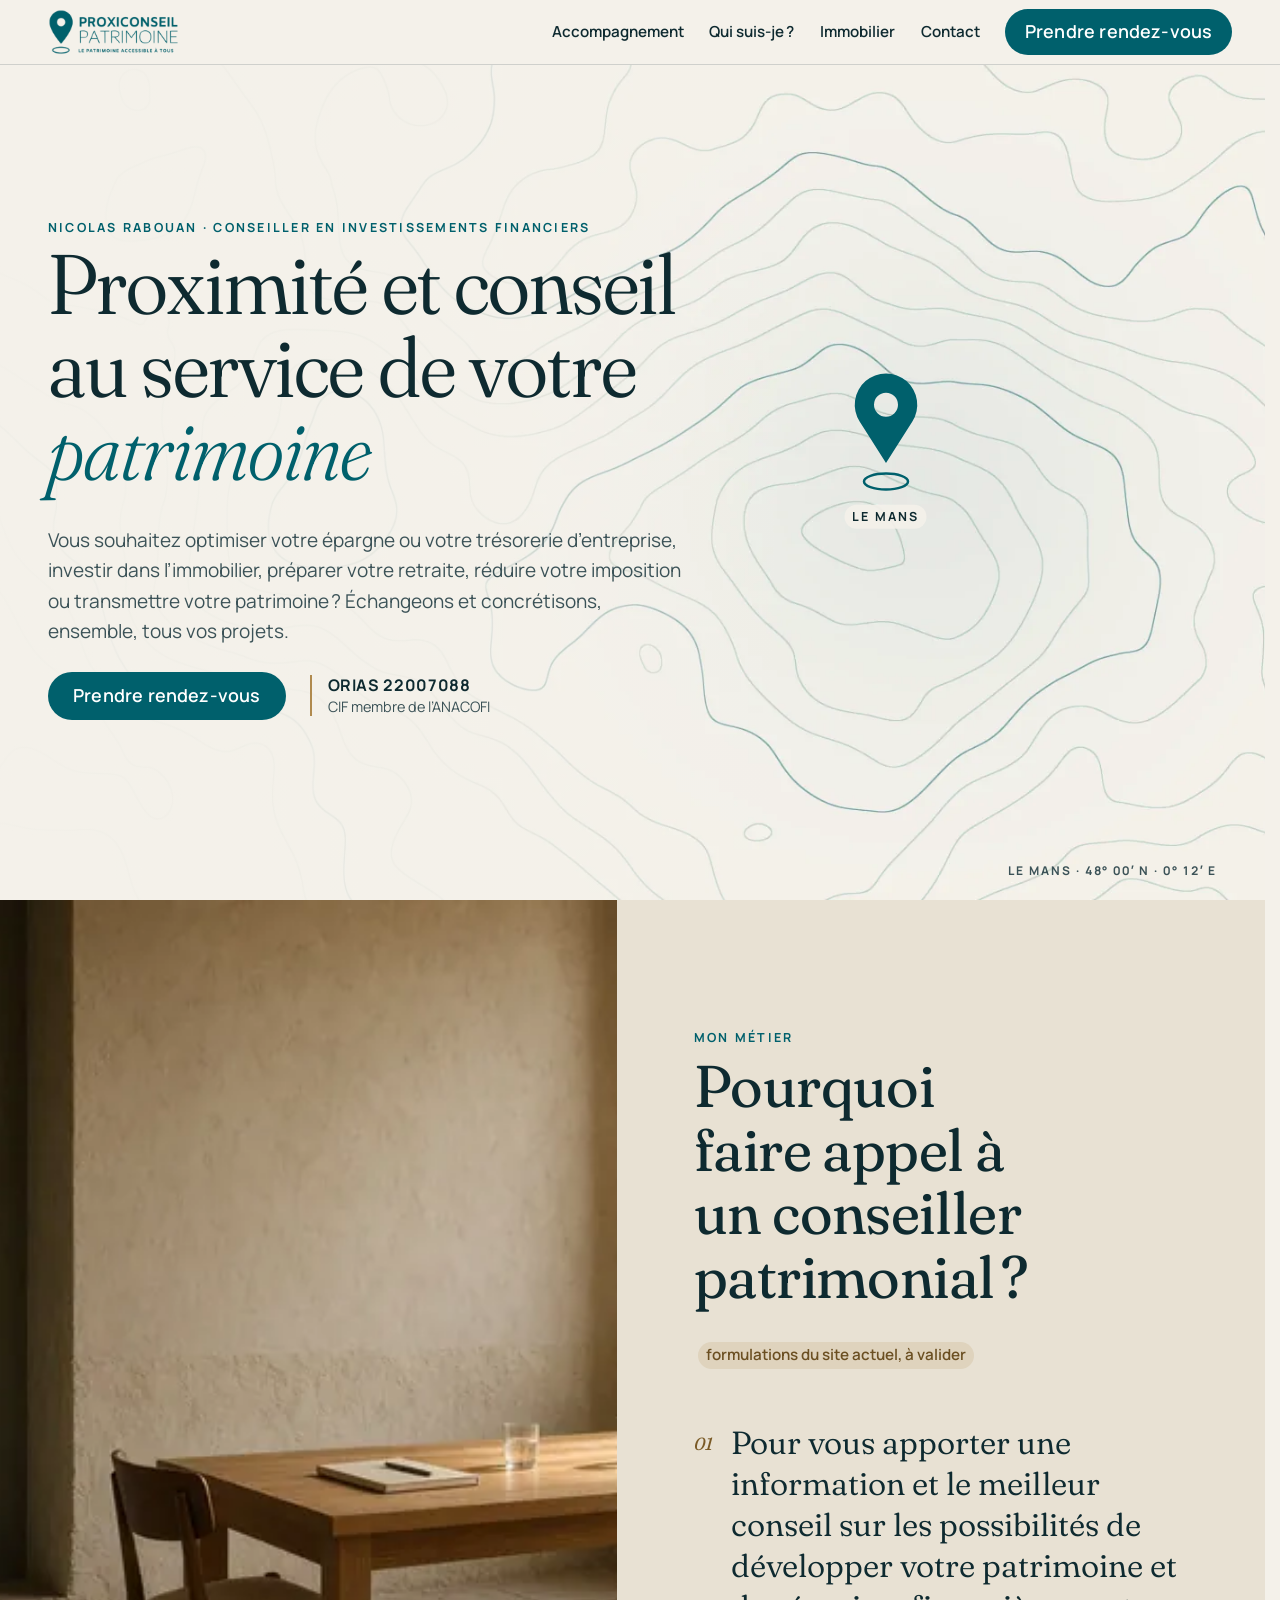
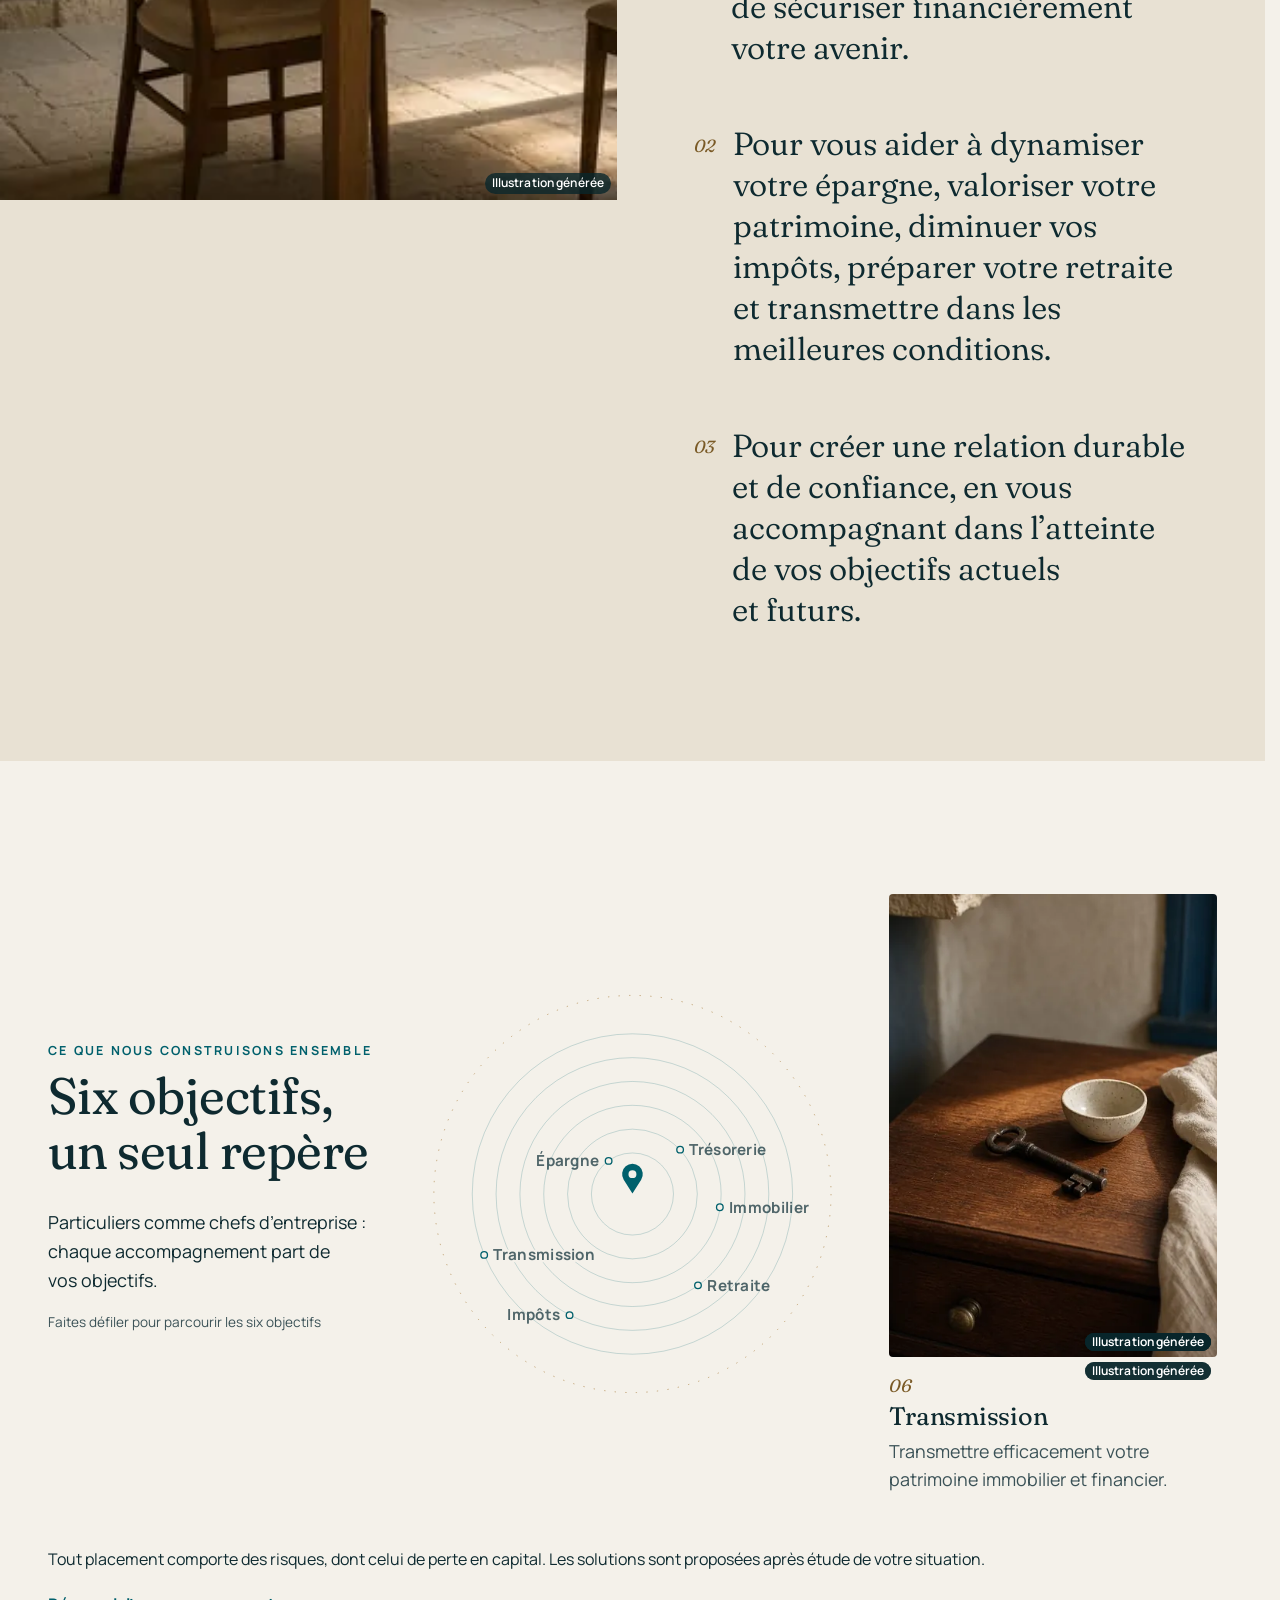
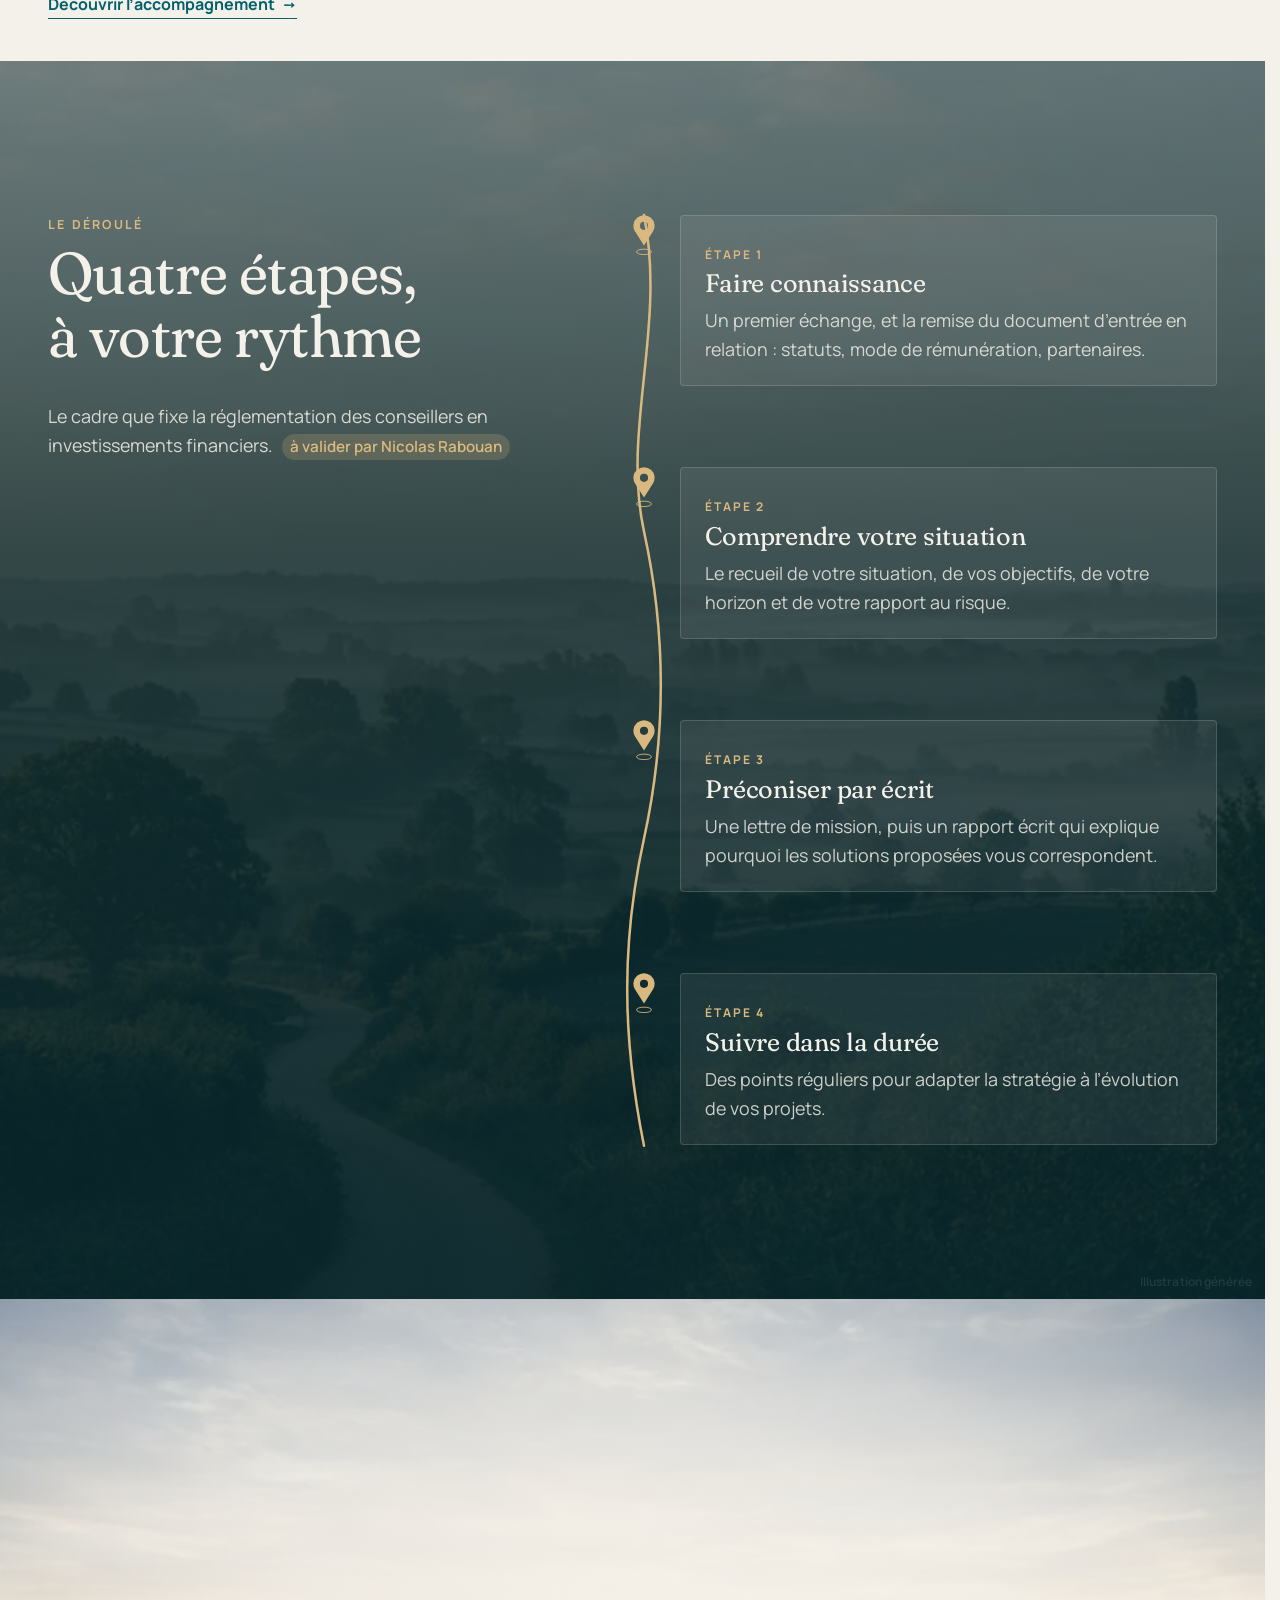
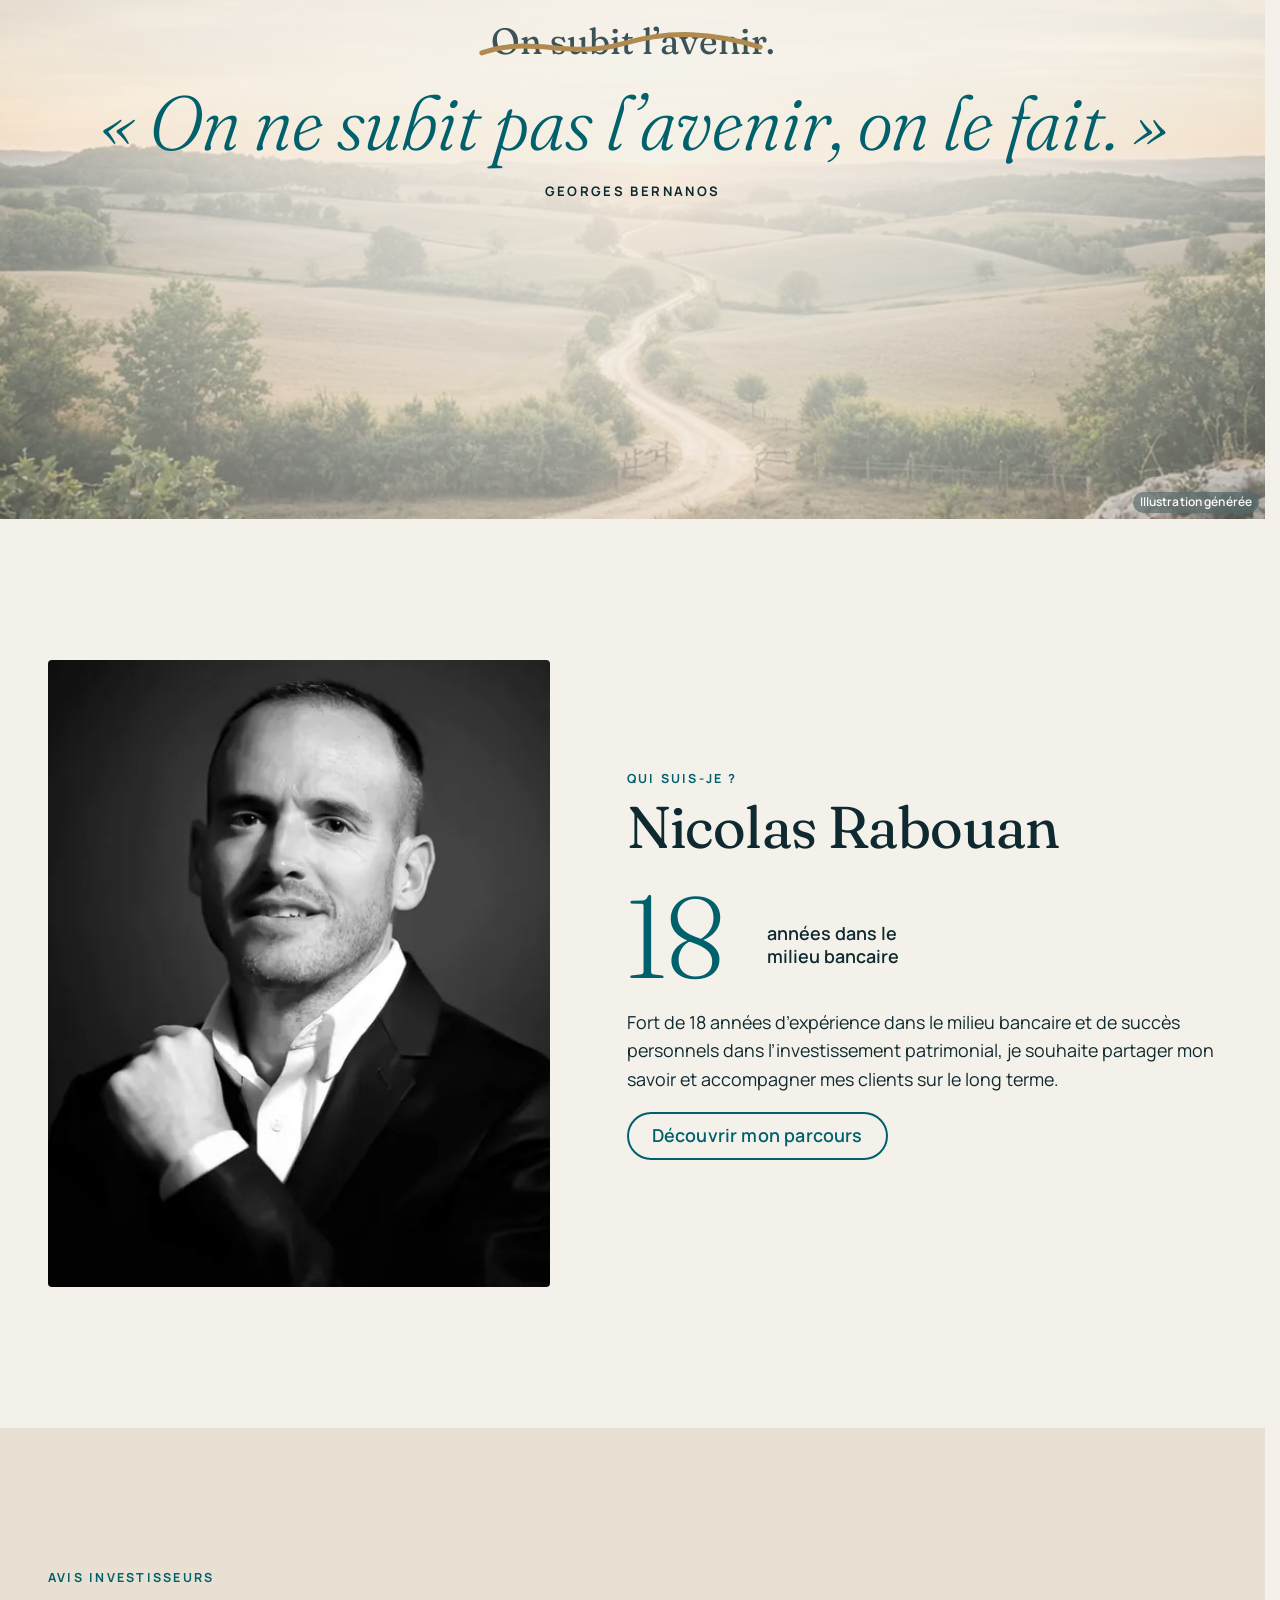
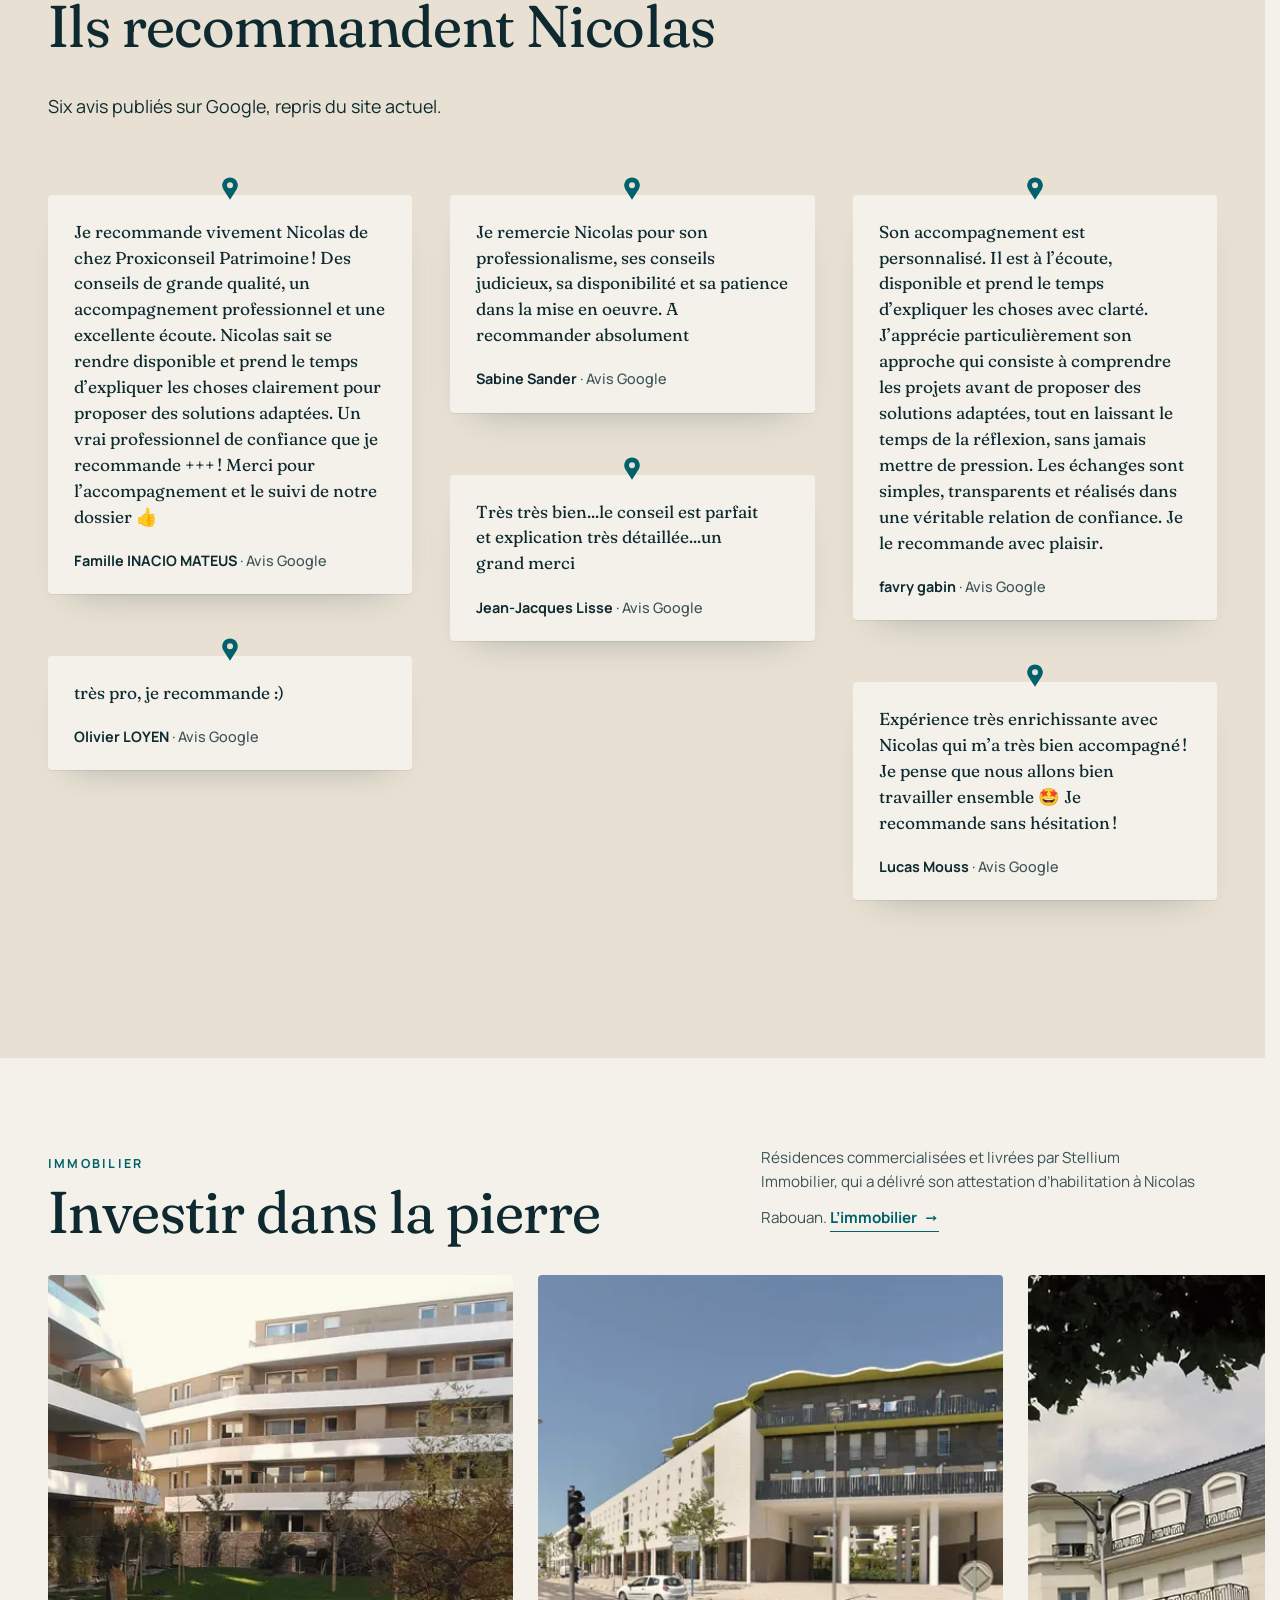
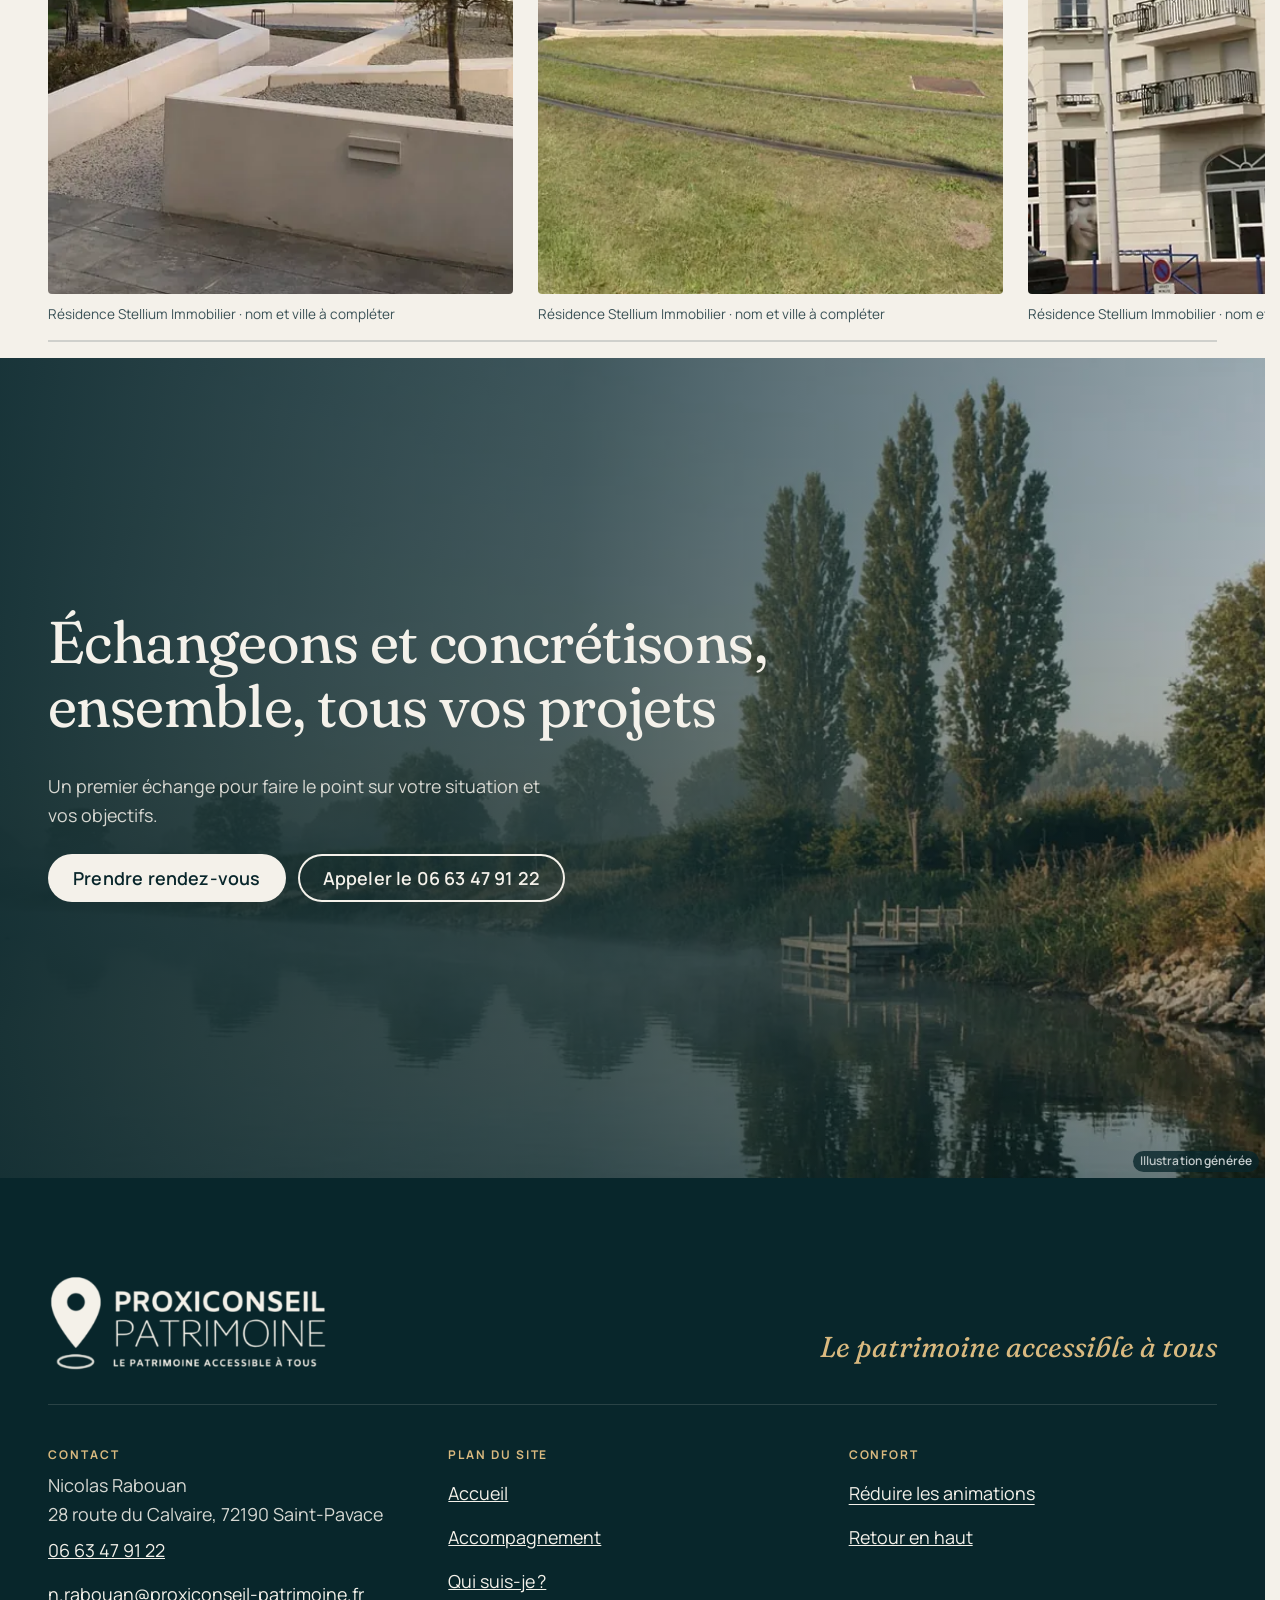
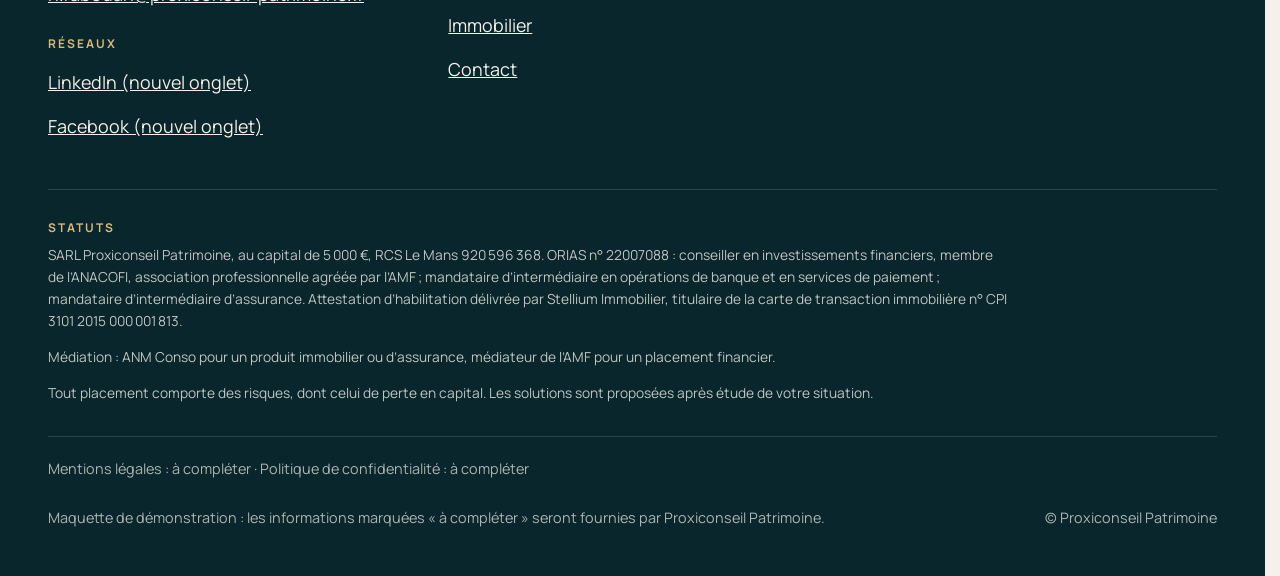
==== index.html @ aa785b10 "Maquette v1 Proxiconseil Patrimoine" ====
<!doctype html>
<html lang="fr" data-v="1" data-curseur>
<head>
<meta charset="utf-8">
<meta name="viewport" content="width=device-width, initial-scale=1, viewport-fit=cover">
<title>Proxiconseil Patrimoine : conseil en gestion de patrimoine au Mans</title>
<meta name="description" content="Nicolas Rabouan, conseiller en investissements financiers au Mans : épargne, trésorerie d’entreprise, immobilier, retraite, impôts et transmission.">
<meta name="robots" content="noindex, nofollow">
<link rel="canonical" href="https://proxiconseil-maquette.vercel.app/">
<style>:root{--fond:#f4f1ea;--texte:#0e2a30;--voile-fond:#08262b;--ouverture-fond:#f4f1ea;--menu-fond:#08262b}:root { --entete-h: 72px; --barres-h: 0px; } html { background: var(--fond); color: var(--texte); scrollbar-gutter: stable; } body { margin: 0; background: var(--fond); } html.js:not(.calme):not(.secours):not([data-arrivee="retour"]) [data-anime] { opacity: 0; } html.js:not(.calme):not(.secours):not([data-arrivee="retour"]) [data-anime].vu { opacity: 1; } [data-voile] { position: fixed; inset: 0; z-index: 900; background: var(--voile-fond); transform: translateY(100%); visibility: hidden; pointer-events: none; } html[data-arrivee="voile"]:not(.voile-leve):not(.calme):not(.secours) [data-voile] { transform: none; visibility: visible; } html.calme [data-voile], html.secours [data-voile] { visibility: hidden !important; } .ouverture-panneau { position: fixed; inset: 0; z-index: 850; display: none; place-content: center; justify-items: center; background: var(--ouverture-fond, var(--voile-fond)); color: var(--fond); text-align: center; } html.js[data-arrivee="intro"]:not(.calme):not(.secours):not(.intro-finie) .ouverture-panneau { display: grid; } html.defilement-bloque, html.defilement-bloque body, html.js[data-arrivee="intro"]:not(.calme):not(.secours):not(.intro-finie), html.js[data-arrivee="intro"]:not(.calme):not(.secours):not(.intro-finie) body, html[data-arrivee="voile"]:not(.voile-leve):not(.calme):not(.secours), html[data-arrivee="voile"]:not(.voile-leve):not(.calme):not(.secours) body { overflow: hidden; } html.js[data-arrivee="intro"]:not(.calme):not(.secours):not(.intro-finie) { background-color: var(--ouverture-fond, var(--voile-fond)); } html[data-arrivee="voile"]:not(.voile-leve):not(.calme):not(.secours) { background-color: var(--voile-fond); }</style>
<script>(function () {
var d = document.documentElement, ss = null, ls = null;
try { ss = window.sessionStorage; ls = window.localStorage; } catch (e) {}
d.classList.add('js');
var calme = false;
try { calme = !!ls && ls.getItem('socle:calme') === 'oui'; } catch (e) {}
if (!calme && window.matchMedia && matchMedia('(prefers-reduced-motion: reduce)').matches) calme = true;
if (calme) d.classList.add('calme');
var nav = performance.getEntriesByType ? performance.getEntriesByType('navigation')[0] : null;
var type = nav ? nav.type : 'navigate';
var depart = null;
try { depart = JSON.parse(ss.getItem('socle:depart') || 'null'); ss.removeItem('socle:depart'); } catch (e) {}
if (depart && !(Date.now() - depart.t < 15000)) depart = null;
var retourSection = false;
try { retourSection = !!ss.getItem('socle:calme-retour'); } catch (e) {}
var mode = type === 'back_forward' || retourSection ? 'retour' : type === 'reload' ? 'intro' : depart ? 'voile' : 'intro';
d.setAttribute('data-arrivee', mode);
if (mode === 'voile' && depart.couleur) d.style.setProperty('--voile-fond', depart.couleur);
if (type === 'reload' && 'scrollRestoration' in history) {
if (!retourSection) history.scrollRestoration = 'manual';
}
try {
var choisie = ls && ls.getItem('socle:langue');
var langue = (d.lang || '').slice(0, 2);
if (choisie && choisie !== langue && type === 'navigate' && !depart) {
var alt = document.querySelector('link[rel="alternate"][hreflang="' + choisie + '"]');
if (alt) location.replace(new URL(alt.href).pathname + location.search + location.hash);
}
} catch (e) {}
setTimeout(function () { if (!d.classList.contains('demarre')) d.classList.add('secours'); }, 2000);
})();</script>
<link rel="preload" href="/assets/polices/fraunces.woff2" as="font" type="font/woff2" crossorigin>
<link rel="preload" href="/assets/polices/manrope.woff2" as="font" type="font/woff2" crossorigin>
<link rel="stylesheet" href="/assets/css/socle.css?v=1">
<link rel="stylesheet" href="/assets/css/site.css?v=1">
<link rel="modulepreload" href="/assets/js/site.js?v=1">
<link rel="modulepreload" href="/assets/js/socle/index.js?v=1">
<script src="/assets/vendor/gsap.min.js" defer></script>
<script src="/assets/vendor/ScrollTrigger.min.js" defer></script>
<script src="/assets/vendor/SplitText.min.js" defer></script>
<script type="module" src="/assets/js/site.js?v=1"></script>
<meta name="theme-color" content="#f4f1ea">
<link rel="icon" href="/assets/images/favicon.svg" type="image/svg+xml">
<link rel="apple-touch-icon" href="/assets/images/apple-touch-icon.png">
<meta property="og:type" content="website">
<meta property="og:site_name" content="Proxiconseil Patrimoine">
<meta property="og:locale" content="fr_FR">
<meta property="og:title" content="Proxiconseil Patrimoine : conseil en gestion de patrimoine au Mans">
<meta property="og:description" content="Nicolas Rabouan, conseiller en investissements financiers au Mans : épargne, trésorerie d’entreprise, immobilier, retraite, impôts et transmission.">
<meta property="og:url" content="https://proxiconseil-maquette.vercel.app/">
<meta property="og:image" content="https://proxiconseil-maquette.vercel.app/assets/partage/accueil-fr.jpg">
<meta property="og:image:width" content="1200">
<meta property="og:image:height" content="630">
<meta property="og:image:alt" content="Proxiconseil Patrimoine, proximité et conseil au service de votre patrimoine, au Mans">
<meta name="twitter:card" content="summary_large_image">
<script type="application/ld+json">{"@context":"https://schema.org","@type":"FinancialService","name":"Proxiconseil Patrimoine","legalName":"SARL Proxiconseil Patrimoine","slogan":"Le patrimoine accessible à tous","url":"https://proxiconseil-maquette.vercel.app/","logo":"https://proxiconseil-maquette.vercel.app/assets/images/logo-complet.png","telephone":"+33663479122","email":"n.rabouan@proxiconseil-patrimoine.fr","address":{"@type":"PostalAddress","streetAddress":"28 route du Calvaire","postalCode":"72190","addressLocality":"Saint-Pavace","addressCountry":"FR"},"areaServed":"Le Mans","employee":{"@type":"Person","name":"Nicolas Rabouan","jobTitle":"Conseiller en investissements financiers"},"identifier":[{"@type":"PropertyValue","propertyID":"ORIAS","value":"22007088"},{"@type":"PropertyValue","propertyID":"RCS Le Mans","value":"920 596 368"}],"sameAs":["https://www.linkedin.com/in/nicolas-rabouan-7a981812a/","https://www.facebook.com/profile.php?id=100094350663130"],"description":"Conseil en gestion de patrimoine au Mans : épargne et trésorerie d'entreprise, immobilier, retraite, fiscalité à titre privé et professionnel, transmission."}</script>
</head>
<body id="haut">
<div data-voile aria-hidden="true"><div class="voile-contenu"><img src="/assets/images/repere-clair.svg" alt="" width="40" height="74"><span data-voile-libelle>Accueil</span></div></div>
<div class="ouverture-panneau" data-ouverture aria-hidden="true">
  <div class="ouverture-scene">
    <span class="ouverture-onde"></span><span class="ouverture-onde"></span><span class="ouverture-onde"></span>
    <svg class="repere ouverture-repere" viewBox="0 0 128 236" aria-hidden="true" focusable="false"><g class="repere-corps"><path fill="currentColor" fill-rule="evenodd" d="M11.26 97.53A62.5 62.5 0 1 1 116.74 97.53L64 180.5ZM88 64A24 24 0 1 0 40 64A24 24 0 1 0 88 64Z"/></g><ellipse class="repere-ombre" cx="64" cy="217.5" rx="44" ry="16" fill="none" stroke="currentColor" stroke-width="5"/></svg>
  </div>
  <img class="ouverture-nom" src="/assets/images/logo-texte.webp" alt="" width="547" height="201">
</div>
<a class="evitement" href="#contenu">Aller au contenu</a>
<header data-entete>
  <div class="entete-rangee">
    <a class="entete-logo" href="/" data-libelle="Accueil" aria-current="page">
      <img src="/assets/images/logo-complet.webp" alt="" width="720" height="252"><span class="visuellement-cache">Proxiconseil Patrimoine</span>
    </a>
    <nav data-nav aria-label="Navigation principale">
      <ul><li><a href="/accompagnement" data-libelle="Accompagnement">Accompagnement</a></li><li><a href="/qui-suis-je" data-libelle="Qui suis-je ?">Qui suis-je ?</a></li><li><a href="/immobilier" data-libelle="Immobilier">Immobilier</a></li><li><a href="/contact" data-libelle="Contact">Contact</a></li></ul>
    </nav>
    <div class="entete-actions">
      <a class="bouton" href="/contact#rendez-vous" data-libelle="Contact">Prendre rendez-vous</a>
      <button type="button" data-menu-bouton aria-controls="menu" aria-expanded="false" data-libelle-ouvrir="Menu" data-libelle-fermer="Fermer"><span data-libelle-bouton>Menu</span></button>
    </div>
  </div>
</header>
<div id="menu" data-menu role="dialog" aria-modal="true" aria-label="Menu">
  <ul><li style="--i:0"><a href="/" class="menu-lien" data-libelle="Accueil" aria-current="page">Accueil</a></li><li style="--i:1"><a href="/accompagnement" class="menu-lien" data-libelle="Accompagnement">Accompagnement</a></li><li style="--i:2"><a href="/qui-suis-je" class="menu-lien" data-libelle="Qui suis-je ?">Qui suis-je ?</a></li><li style="--i:3"><a href="/immobilier" class="menu-lien" data-libelle="Immobilier">Immobilier</a></li><li style="--i:4"><a href="/contact" class="menu-lien" data-libelle="Contact">Contact</a></li></ul>
  <p><a class="bouton" href="tel:+33663479122">Appeler 06 63 47 91 22</a></p>
  <p><button type="button" class="lien" data-calme-bascule data-libelle-reduire="Réduire les animations" data-libelle-retablir="Rétablir les animations" data-libelle-systeme="Animations réduites par le réglage de votre appareil"><span data-libelle-bouton>Réduire les animations</span></button></p>
</div>
<main id="contenu" tabindex="-1" data-page="accueil">
<section class="hero" id="debut" data-plein-ecran>
  <div class="hero-carte" aria-hidden="true" data-effet="carte-courbes">
    <img class="hero-carte-image" src="/assets/images/carte-courbes.webp" alt="" width="1600" height="1000" fetchpriority="high" loading="eager" decoding="async" data-audit-ignorer>
    <canvas class="hero-carte-gl" data-audit-ignorer></canvas>
  </div>
  <div class="hero-pose" data-repere>
    <span class="hero-onde"></span><span class="hero-onde"></span>
    <svg class="repere hero-repere" viewBox="0 0 128 236" aria-hidden="true" focusable="false" data-effet="repere-chute"><g class="repere-corps"><path fill="currentColor" fill-rule="evenodd" d="M11.26 97.53A62.5 62.5 0 1 1 116.74 97.53L64 180.5ZM88 64A24 24 0 1 0 40 64A24 24 0 1 0 88 64Z"/></g><ellipse class="repere-ombre" cx="64" cy="217.5" rx="44" ry="16" fill="none" stroke="currentColor" stroke-width="5"/></svg>
    <span class="hero-lieu">Le Mans</span>
  </div>
  <div class="hero-texte conteneur">
    <p class="surtitre" data-anime="gsap">Nicolas Rabouan · Conseiller en investissements financiers</p>
    <h1 class="hero-titre"><span class="ligne-masque"><span data-anime="gsap" class="hero-ligne">Proximité et conseil</span></span><span class="ligne-masque"><span data-anime="gsap" class="hero-ligne">au service de votre</span></span><span class="ligne-masque"><span data-anime="gsap" class="hero-ligne"><em>patrimoine</em></span></span></h1>
    <p class="hero-intro" data-anime="gsap">Vous souhaitez optimiser votre épargne ou votre trésorerie d’entreprise, investir dans l’immobilier, préparer votre retraite, réduire votre imposition ou transmettre votre patrimoine ? Échangeons et concrétisons, ensemble, tous vos projets.</p>
    <p class="hero-actions" data-anime="gsap">
      <a href="/contact#rendez-vous" class="bouton" data-libelle="Contact" data-action-principale data-survol="magnetique">Prendre rendez-vous</a>
      <span class="hero-info" data-info-cle><strong>ORIAS 22007088</strong> <span>CIF membre de l’ANACOFI</span></span>
    </p>
  </div>
  <p class="hero-coordonnees" data-anime="gsap"><span>Le Mans · 48° 00′ N · 0° 12′ E</span></p>
</section>
<section class="raisons" id="raisons">
  <figure class="media raisons-media" data-grok data-fx="zoom" data-fx-force="16" style="--cadrage:45% 88%">
  <picture>
    <img src="/assets/images/grok/raisons-bureau-1280.webp" srcset="/assets/images/grok/raisons-bureau-640.webp 640w, /assets/images/grok/raisons-bureau-1280.webp 1280w, /assets/images/grok/raisons-bureau-1752.webp 1752w" sizes="(max-width: 760px) 100vw, 50vw" alt="Bureau de conseil vide en fin d’après-midi, deux chaises face à face" width="1280" height="854" loading="lazy" decoding="async">
  </picture><figcaption class="mention-ia">Illustration générée</figcaption>
</figure>
  <div class="raisons-texte conteneur">
    <p class="surtitre" data-anime>Mon métier</p>
    <h2 data-anime="lignes">Pourquoi faire appel à un conseiller patrimonial ?</h2>
    <p class="raisons-note" data-anime><span class="a-valider">formulations du site actuel, à valider</span></p>
    <ol class="raisons-liste">
      <li><span class="raisons-num" aria-hidden="true">01</span><p class="manifeste" data-effet="manifeste">Pour vous apporter une information et le meilleur conseil sur les possibilités de développer votre patrimoine et de sécuriser financièrement votre avenir.</p></li>
      <li><span class="raisons-num" aria-hidden="true">02</span><p class="manifeste" data-effet="manifeste">Pour vous aider à dynamiser votre épargne, valoriser votre patrimoine, diminuer vos impôts, préparer votre retraite et transmettre dans les meilleures conditions.</p></li>
      <li><span class="raisons-num" aria-hidden="true">03</span><p class="manifeste" data-effet="manifeste">Pour créer une relation durable et de confiance, en vous accompagnant dans l’atteinte de vos objectifs actuels et futurs.</p></li>
    </ol>
  </div>
</section>
<section class="objectifs ecran epingle" id="objectifs" data-objectifs data-entete-cache>
  <div class="objectifs-grille conteneur">
    <div class="objectifs-tete">
      <p class="surtitre" data-anime>Ce que nous construisons ensemble</p>
      <h2 data-anime="lignes">Six objectifs, un seul repère</h2>
      <p data-anime>Particuliers comme chefs d’entreprise : chaque accompagnement part de vos objectifs.</p>
      <p class="objectifs-consigne" data-anime>Faites défiler pour parcourir les six objectifs</p>
    </div>
    <div class="objectifs-schema"><svg class="anneaux " viewBox="-330 -330 660 660" role="img" aria-label="Six anneaux autour du repère, un objectif sur chacun" data-effet="anneaux-objectifs">
  <g class="anneau" data-i="0" data-cle="epargne">
      <circle class="anneau-cercle" r="62" fill="none"/>
      <circle class="anneau-point" cx="-36" cy="-50" r="5" data-repere/>
      <text class="anneau-nom" x="-50" y="-42" text-anchor="end">Épargne</text>
    </g><g class="anneau" data-i="1" data-cle="tresorerie">
      <circle class="anneau-cercle" r="98" fill="none"/>
      <circle class="anneau-point" cx="72" cy="-67" r="5" data-repere/>
      <text class="anneau-nom" x="86" y="-59" text-anchor="start">Trésorerie</text>
    </g><g class="anneau" data-i="2" data-cle="immobilier">
      <circle class="anneau-cercle" r="134" fill="none"/>
      <circle class="anneau-point" cx="132" cy="20" r="5" data-repere/>
      <text class="anneau-nom" x="146" y="28" text-anchor="start">Immobilier</text>
    </g><g class="anneau" data-i="3" data-cle="retraite">
      <circle class="anneau-cercle" r="170" fill="none"/>
      <circle class="anneau-point" cx="99" cy="138" r="5" data-repere/>
      <text class="anneau-nom" x="113" y="146" text-anchor="start">Retraite</text>
    </g><g class="anneau" data-i="4" data-cle="impots">
      <circle class="anneau-cercle" r="206" fill="none"/>
      <circle class="anneau-point" cx="-95" cy="183" r="5" data-repere/>
      <text class="anneau-nom" x="-109" y="191" text-anchor="end">Impôts</text>
    </g><g class="anneau" data-i="5" data-cle="transmission">
      <circle class="anneau-cercle" r="242" fill="none"/>
      <circle class="anneau-point" cx="-224" cy="92" r="5" data-repere/>
      <text class="anneau-nom" x="-210" y="100" text-anchor="start">Transmission</text>
    </g>
  <circle class="anneaux-deco" r="300" fill="none"/>
  <g class="anneaux-repere" transform="translate(-16 -46) scale(.25)"><path fill="currentColor" fill-rule="evenodd" d="M11.26 97.53A62.5 62.5 0 1 1 116.74 97.53L64 180.5ZM88 64A24 24 0 1 0 40 64A24 24 0 1 0 88 64Z"/></g>
</svg></div>
    <ol class="objectifs-liste">
      <li class="objectif" data-i="0" id="objectif-epargne">
        <figure class="media objectif-media" data-grok style="--cadrage:50% 55%">
  <picture>
    <img src="/assets/images/grok/objectif-epargne-784.webp" srcset="/assets/images/grok/objectif-epargne-480.webp 480w, /assets/images/grok/objectif-epargne-640.webp 640w, /assets/images/grok/objectif-epargne-784.webp 784w" sizes="(max-width: 760px) 34vw, 30vw" alt="Graine qui germe dans une terre sombre" width="784" height="980" loading="lazy" decoding="async">
  </picture><figcaption class="mention-ia">Illustration générée</figcaption>
</figure>
        <div class="objectif-texte"><span class="objectif-num">01</span><h3>Épargne</h3><p>Optimiser et dynamiser votre épargne.</p></div>
      </li><li class="objectif" data-i="1" id="objectif-tresorerie">
        <figure class="media objectif-media" data-grok style="--cadrage:50% 50%">
  <picture>
    <img src="/assets/images/grok/objectif-tresorerie-784.webp" srcset="/assets/images/grok/objectif-tresorerie-480.webp 480w, /assets/images/grok/objectif-tresorerie-640.webp 640w, /assets/images/grok/objectif-tresorerie-784.webp 784w" sizes="(max-width: 760px) 34vw, 30vw" alt="Atelier d’une petite entreprise, vide, au petit matin" width="784" height="980" loading="lazy" decoding="async">
  </picture><figcaption class="mention-ia">Illustration générée</figcaption>
</figure>
        <div class="objectif-texte"><span class="objectif-num">02</span><h3>Trésorerie d’entreprise</h3><p>Optimiser la trésorerie de votre entreprise.</p></div>
      </li><li class="objectif" data-i="2" id="objectif-immobilier">
        <figure class="media objectif-media" data-grok style="--cadrage:50% 45%">
  <picture>
    <img src="/assets/images/grok/objectif-immobilier-784.webp" srcset="/assets/images/grok/objectif-immobilier-480.webp 480w, /assets/images/grok/objectif-immobilier-640.webp 640w, /assets/images/grok/objectif-immobilier-784.webp 784w" sizes="(max-width: 760px) 34vw, 30vw" alt="Façade de maison de ville en tuffeau aux volets gris clair" width="784" height="980" loading="lazy" decoding="async">
  </picture><figcaption class="mention-ia">Illustration générée</figcaption>
</figure>
        <div class="objectif-texte"><span class="objectif-num">03</span><h3>Immobilier</h3><p>Investir dans l’immobilier et valoriser votre patrimoine.</p></div>
      </li><li class="objectif" data-i="3" id="objectif-retraite">
        <figure class="media objectif-media" data-grok style="--cadrage:50% 60%">
  <picture>
    <img src="/assets/images/grok/objectif-retraite-784.webp" srcset="/assets/images/grok/objectif-retraite-480.webp 480w, /assets/images/grok/objectif-retraite-640.webp 640w, /assets/images/grok/objectif-retraite-784.webp 784w" sizes="(max-width: 760px) 34vw, 30vw" alt="Chaise de jardin en bois sous un vieux pommier" width="784" height="980" loading="lazy" decoding="async">
  </picture><figcaption class="mention-ia">Illustration générée</figcaption>
</figure>
        <div class="objectif-texte"><span class="objectif-num">04</span><h3>Retraite</h3><p>Préparer votre retraite.</p></div>
      </li><li class="objectif" data-i="4" id="objectif-impots">
        <figure class="media objectif-media" data-grok style="--cadrage:50% 55%">
  <picture>
    <img src="/assets/images/grok/objectif-impots-784.webp" srcset="/assets/images/grok/objectif-impots-480.webp 480w, /assets/images/grok/objectif-impots-640.webp 640w, /assets/images/grok/objectif-impots-784.webp 784w" sizes="(max-width: 760px) 34vw, 30vw" alt="Dossier fermé par une sangle sous une lampe de bureau en laiton" width="784" height="980" loading="lazy" decoding="async">
  </picture><figcaption class="mention-ia">Illustration générée</figcaption>
</figure>
        <div class="objectif-texte"><span class="objectif-num">05</span><h3>Impôts</h3><p>Réduire votre imposition, à titre privé comme professionnel.</p></div>
      </li><li class="objectif" data-i="5" id="objectif-transmission">
        <figure class="media objectif-media" data-grok style="--cadrage:50% 55%">
  <picture>
    <img src="/assets/images/grok/objectif-transmission-784.webp" srcset="/assets/images/grok/objectif-transmission-480.webp 480w, /assets/images/grok/objectif-transmission-640.webp 640w, /assets/images/grok/objectif-transmission-784.webp 784w" sizes="(max-width: 760px) 34vw, 30vw" alt="Clé ancienne posée sur un buffet en noyer" width="784" height="980" loading="lazy" decoding="async">
  </picture><figcaption class="mention-ia">Illustration générée</figcaption>
</figure>
        <div class="objectif-texte"><span class="objectif-num">06</span><h3>Transmission</h3><p>Transmettre efficacement votre patrimoine immobilier et financier.</p></div>
      </li>
    </ol>
  </div>
  <p class="objectifs-pied conteneur"><span class="objectifs-risque">Tout placement comporte des risques, dont celui de perte en capital. Les solutions sont proposées après étude de votre situation.</span> <a href="/accompagnement" class="lien-fleche" data-libelle="Accompagnement">Découvrir l’accompagnement</a></p>
</section>
<section class="deroule" id="deroule">
  <figure class="media deroule-fond" data-grok data-fx="parallaxe" data-fx-force="12" style="--cadrage:50% 60%">
  <picture>
    <img src="/assets/images/grok/deroule-chemin-1280.webp" srcset="/assets/images/grok/deroule-chemin-640.webp 640w, /assets/images/grok/deroule-chemin-1280.webp 1280w, /assets/images/grok/deroule-chemin-1752.webp 1752w" sizes="100vw" alt="Quatre étapes, à votre rythme" width="1280" height="720" loading="lazy" decoding="async">
  </picture><figcaption class="mention-ia">Illustration générée</figcaption>
</figure>
  <div class="deroule-contenu conteneur">
    <div class="deroule-tete">
      <p class="surtitre" data-anime>Le déroulé</p>
      <h2 data-anime="lignes">Quatre étapes, à votre rythme</h2>
      <p data-anime>Le cadre que fixe la réglementation des conseillers en investissements financiers. <span class="a-valider">à valider par Nicolas Rabouan</span></p>
    </div>
    <div class="itineraire" data-effet="itineraire-etapes">
      <svg class="itineraire-trace" viewBox="0 0 100 1000" preserveAspectRatio="none" aria-hidden="true"><path class="itineraire-fond" d="M50 0 C 90 120, 10 230, 50 340 S 90 560, 50 670 S 10 880, 50 1000"/><path class="itineraire-chemin" d="M50 0 C 90 120, 10 230, 50 340 S 90 560, 50 670 S 10 880, 50 1000"/></svg>
      <ol class="itineraire-etapes">
        <li class="etape" data-i="0"><span class="etape-repere" aria-hidden="true"><svg class="repere etape-pin" viewBox="0 0 128 236" aria-hidden="true" focusable="false"><g class="repere-corps"><path fill="currentColor" fill-rule="evenodd" d="M11.26 97.53A62.5 62.5 0 1 1 116.74 97.53L64 180.5ZM88 64A24 24 0 1 0 40 64A24 24 0 1 0 88 64Z"/></g><ellipse class="repere-ombre" cx="64" cy="217.5" rx="44" ry="16" fill="none" stroke="currentColor" stroke-width="5"/></svg></span><div class="etape-carte"><span class="etape-num">Étape 1</span><h3>Faire connaissance</h3><p>Un premier échange, et la remise du document d’entrée en relation : statuts, mode de rémunération, partenaires.</p></div></li><li class="etape" data-i="1"><span class="etape-repere" aria-hidden="true"><svg class="repere etape-pin" viewBox="0 0 128 236" aria-hidden="true" focusable="false"><g class="repere-corps"><path fill="currentColor" fill-rule="evenodd" d="M11.26 97.53A62.5 62.5 0 1 1 116.74 97.53L64 180.5ZM88 64A24 24 0 1 0 40 64A24 24 0 1 0 88 64Z"/></g><ellipse class="repere-ombre" cx="64" cy="217.5" rx="44" ry="16" fill="none" stroke="currentColor" stroke-width="5"/></svg></span><div class="etape-carte"><span class="etape-num">Étape 2</span><h3>Comprendre votre situation</h3><p>Le recueil de votre situation, de vos objectifs, de votre horizon et de votre rapport au risque.</p></div></li><li class="etape" data-i="2"><span class="etape-repere" aria-hidden="true"><svg class="repere etape-pin" viewBox="0 0 128 236" aria-hidden="true" focusable="false"><g class="repere-corps"><path fill="currentColor" fill-rule="evenodd" d="M11.26 97.53A62.5 62.5 0 1 1 116.74 97.53L64 180.5ZM88 64A24 24 0 1 0 40 64A24 24 0 1 0 88 64Z"/></g><ellipse class="repere-ombre" cx="64" cy="217.5" rx="44" ry="16" fill="none" stroke="currentColor" stroke-width="5"/></svg></span><div class="etape-carte"><span class="etape-num">Étape 3</span><h3>Préconiser par écrit</h3><p>Une lettre de mission, puis un rapport écrit qui explique pourquoi les solutions proposées vous correspondent.</p></div></li><li class="etape" data-i="3"><span class="etape-repere" aria-hidden="true"><svg class="repere etape-pin" viewBox="0 0 128 236" aria-hidden="true" focusable="false"><g class="repere-corps"><path fill="currentColor" fill-rule="evenodd" d="M11.26 97.53A62.5 62.5 0 1 1 116.74 97.53L64 180.5ZM88 64A24 24 0 1 0 40 64A24 24 0 1 0 88 64Z"/></g><ellipse class="repere-ombre" cx="64" cy="217.5" rx="44" ry="16" fill="none" stroke="currentColor" stroke-width="5"/></svg></span><div class="etape-carte"><span class="etape-num">Étape 4</span><h3>Suivre dans la durée</h3><p>Des points réguliers pour adapter la stratégie à l’évolution de vos projets.</p></div></li>
      </ol>
    </div>
  </div>
</section>
<section class="citation" id="citation">
  <figure class="media citation-fond" data-grok data-fx="zoom" data-fx-force="14" style="--cadrage:50% 50%">
  <picture>
    <img src="/assets/images/grok/citation-horizon-1280.webp" srcset="/assets/images/grok/citation-horizon-640.webp 640w, /assets/images/grok/citation-horizon-1280.webp 1280w, /assets/images/grok/citation-horizon-1752.webp 1752w" sizes="100vw" alt="Georges Bernanos" width="1280" height="720" loading="lazy" decoding="async">
  </picture><figcaption class="mention-ia">Illustration générée</figcaption>
</figure>
  <figure class="citation-texte conteneur" data-effet="rature-avenir">
    <p class="citation-faux" aria-hidden="true"><span class="citation-faux-texte">On subit l’avenir.</span><svg class="citation-rature" viewBox="0 0 400 40" preserveAspectRatio="none"><path pathLength="1" d="M4 26 C 70 14, 130 30, 200 20 S 330 12, 396 22"/></svg></p>
    <blockquote class="citation-vrai"><p>« On ne subit pas l’avenir, on le fait. »</p></blockquote>
    <figcaption class="citation-auteur">Georges Bernanos</figcaption>
  </figure>
</section>
<section class="apercu conteneur" id="qui">
  <figure class="media apercu-media" data-anime="rideau" style="--cadrage:52% 35%">
  <picture><source media="(max-width: 760px) and (orientation: portrait)" srcset="/assets/images/portrait-mobile-480.webp 480w, /assets/images/portrait-mobile-640.webp 640w, /assets/images/portrait-mobile-960.webp 960w" sizes="(max-width: 760px) 90vw, 38vw">
    <img src="/assets/images/portrait-1600.webp" srcset="/assets/images/portrait-480.webp 480w, /assets/images/portrait-640.webp 640w, /assets/images/portrait-784.webp 784w, /assets/images/portrait-1134.webp 1134w, /assets/images/portrait-1600.webp 1600w" sizes="(max-width: 760px) 90vw, 38vw" alt="Nicolas Rabouan, portrait en noir et blanc" width="1600" height="1508" loading="lazy" decoding="async">
  </picture>
</figure>
  <div class="apercu-texte">
    <p class="surtitre" data-anime>Qui suis-je ?</p>
    <h2 data-anime="lignes">Nicolas Rabouan</h2>
    <p class="apercu-chiffre" data-anime><strong data-compteur="18">18</strong> <span>années dans le milieu bancaire</span></p>
    <p data-anime>Fort de 18 années d’expérience dans le milieu bancaire et de succès personnels dans l’investissement patrimonial, je souhaite partager mon savoir et accompagner mes clients sur le long terme.</p>
    <p data-anime><a href="/qui-suis-je" class="bouton bouton--contour" data-libelle="Qui suis-je ?" data-survol="magnetique">Découvrir mon parcours</a></p>
  </div>
</section>
<section class="avis" id="avis">
  <div class="conteneur avis-tete">
    <p class="surtitre" data-anime>Avis investisseurs</p>
    <h2 data-anime="lignes">Ils recommandent Nicolas</h2>
    <p data-anime>Six avis publiés sur Google, repris du site actuel.</p>
  </div>
  <ul class="avis-liste conteneur" data-effet="avis-epingles" data-visuel>
    <li class="avis-carte" style="--i:0"><svg class="repere avis-pin" viewBox="0 0 128 236" aria-hidden="true" focusable="false"><g class="repere-corps"><path fill="currentColor" fill-rule="evenodd" d="M11.26 97.53A62.5 62.5 0 1 1 116.74 97.53L64 180.5ZM88 64A24 24 0 1 0 40 64A24 24 0 1 0 88 64Z"/></g><ellipse class="repere-ombre" cx="64" cy="217.5" rx="44" ry="16" fill="none" stroke="currentColor" stroke-width="5"/></svg><div class="avis-corps"><blockquote><p>Je recommande vivement Nicolas de chez Proxiconseil Patrimoine ! Des conseils de grande qualité, un accompagnement professionnel et une excellente écoute. Nicolas sait se rendre disponible et prend le temps d’expliquer les choses clairement pour proposer des solutions adaptées. Un vrai professionnel de confiance que je recommande +++ ! Merci pour l’accompagnement et le suivi de notre dossier 👍</p></blockquote><p class="avis-auteur">Famille INACIO MATEUS <span>· Avis Google</span></p></div></li><li class="avis-carte" style="--i:1"><svg class="repere avis-pin" viewBox="0 0 128 236" aria-hidden="true" focusable="false"><g class="repere-corps"><path fill="currentColor" fill-rule="evenodd" d="M11.26 97.53A62.5 62.5 0 1 1 116.74 97.53L64 180.5ZM88 64A24 24 0 1 0 40 64A24 24 0 1 0 88 64Z"/></g><ellipse class="repere-ombre" cx="64" cy="217.5" rx="44" ry="16" fill="none" stroke="currentColor" stroke-width="5"/></svg><div class="avis-corps"><blockquote><p>très pro, je recommande :)</p></blockquote><p class="avis-auteur">Olivier LOYEN <span>· Avis Google</span></p></div></li><li class="avis-carte" style="--i:2"><svg class="repere avis-pin" viewBox="0 0 128 236" aria-hidden="true" focusable="false"><g class="repere-corps"><path fill="currentColor" fill-rule="evenodd" d="M11.26 97.53A62.5 62.5 0 1 1 116.74 97.53L64 180.5ZM88 64A24 24 0 1 0 40 64A24 24 0 1 0 88 64Z"/></g><ellipse class="repere-ombre" cx="64" cy="217.5" rx="44" ry="16" fill="none" stroke="currentColor" stroke-width="5"/></svg><div class="avis-corps"><blockquote><p>Je remercie Nicolas pour son professionalisme, ses conseils judicieux, sa disponibilité et sa patience dans la mise en oeuvre. A recommander absolument</p></blockquote><p class="avis-auteur">Sabine Sander <span>· Avis Google</span></p></div></li><li class="avis-carte" style="--i:3"><svg class="repere avis-pin" viewBox="0 0 128 236" aria-hidden="true" focusable="false"><g class="repere-corps"><path fill="currentColor" fill-rule="evenodd" d="M11.26 97.53A62.5 62.5 0 1 1 116.74 97.53L64 180.5ZM88 64A24 24 0 1 0 40 64A24 24 0 1 0 88 64Z"/></g><ellipse class="repere-ombre" cx="64" cy="217.5" rx="44" ry="16" fill="none" stroke="currentColor" stroke-width="5"/></svg><div class="avis-corps"><blockquote><p>Très très bien...le conseil est parfait et explication très détaillée...un grand merci</p></blockquote><p class="avis-auteur">Jean-Jacques Lisse <span>· Avis Google</span></p></div></li><li class="avis-carte" style="--i:4"><svg class="repere avis-pin" viewBox="0 0 128 236" aria-hidden="true" focusable="false"><g class="repere-corps"><path fill="currentColor" fill-rule="evenodd" d="M11.26 97.53A62.5 62.5 0 1 1 116.74 97.53L64 180.5ZM88 64A24 24 0 1 0 40 64A24 24 0 1 0 88 64Z"/></g><ellipse class="repere-ombre" cx="64" cy="217.5" rx="44" ry="16" fill="none" stroke="currentColor" stroke-width="5"/></svg><div class="avis-corps"><blockquote><p>Son accompagnement est personnalisé. Il est à l’écoute, disponible et prend le temps d’expliquer les choses avec clarté. J’apprécie particulièrement son approche qui consiste à comprendre les projets avant de proposer des solutions adaptées, tout en laissant le temps de la réflexion, sans jamais mettre de pression. Les échanges sont simples, transparents et réalisés dans une véritable relation de confiance. Je le recommande avec plaisir.</p></blockquote><p class="avis-auteur">favry gabin <span>· Avis Google</span></p></div></li><li class="avis-carte" style="--i:5"><svg class="repere avis-pin" viewBox="0 0 128 236" aria-hidden="true" focusable="false"><g class="repere-corps"><path fill="currentColor" fill-rule="evenodd" d="M11.26 97.53A62.5 62.5 0 1 1 116.74 97.53L64 180.5ZM88 64A24 24 0 1 0 40 64A24 24 0 1 0 88 64Z"/></g><ellipse class="repere-ombre" cx="64" cy="217.5" rx="44" ry="16" fill="none" stroke="currentColor" stroke-width="5"/></svg><div class="avis-corps"><blockquote><p>Expérience très enrichissante avec Nicolas qui m’a très bien accompagné ! Je pense que nous allons bien travailler ensemble 🤩 Je recommande sans hésitation !</p></blockquote><p class="avis-auteur">Lucas Mouss <span>· Avis Google</span></p></div></li>
  </ul>
</section>
<section class="residences ecran epingle" id="immobilier" data-entete-cache data-fx="galerie">
  <div class="conteneur residences-tete">
    <div>
      <p class="surtitre" data-anime>Immobilier</p>
      <h2 data-anime="lignes">Investir dans la pierre</h2>
    </div>
    <p data-anime>Résidences commercialisées et livrées par Stellium Immobilier, qui a délivré son attestation d’habilitation à Nicolas Rabouan. <a href="/immobilier" class="lien-fleche" data-libelle="Immobilier">L’immobilier</a></p>
  </div>
  <div class="piste residences-piste" data-galerie tabindex="0" role="region" aria-label="Résidences, défilement horizontal" data-anime="cascade">
    <article class="residence" id="residence-1">
      <figure class="media residence-media" style="--cadrage:50% 50%">
  <picture>
    <img src="/assets/images/residence-1-640.webp" srcset="/assets/images/residence-1-480.webp 480w, /assets/images/residence-1-640.webp 640w" sizes="(max-width: 760px) 78vw, 28vw" alt="Résidence contemporaine aux façades blanches autour d’un jardin intérieur" width="640" height="800" loading="lazy" decoding="async">
  </picture>
</figure>
      <p class="residence-legende">Résidence Stellium Immobilier · nom et ville à compléter</p>
    </article><article class="residence" id="residence-2">
      <figure class="media residence-media" style="--cadrage:50% 50%">
  <picture>
    <img src="/assets/images/residence-2-640.webp" srcset="/assets/images/residence-2-480.webp 480w, /assets/images/residence-2-640.webp 640w" sizes="(max-width: 760px) 78vw, 28vw" alt="Résidence moderne à balcons vitrés au bord d’une ligne de tramway" width="640" height="800" loading="lazy" decoding="async">
  </picture>
</figure>
      <p class="residence-legende">Résidence Stellium Immobilier · nom et ville à compléter</p>
    </article><article class="residence" id="residence-3">
      <figure class="media residence-media" style="--cadrage:50% 50%">
  <picture>
    <img src="/assets/images/residence-3-640.webp" srcset="/assets/images/residence-3-480.webp 480w, /assets/images/residence-3-640.webp 640w" sizes="(max-width: 760px) 78vw, 28vw" alt="Immeuble de style classique aux façades crème et balcons en fer forgé" width="640" height="800" loading="lazy" decoding="async">
  </picture>
</figure>
      <p class="residence-legende">Résidence Stellium Immobilier · nom et ville à compléter</p>
    </article><article class="residence" id="residence-4">
      <figure class="media residence-media" style="--cadrage:50% 50%">
  <picture>
    <img src="/assets/images/residence-4-640.webp" srcset="/assets/images/residence-4-480.webp 480w, /assets/images/residence-4-640.webp 640w" sizes="(max-width: 760px) 78vw, 28vw" alt="Petite résidence crème aux balcons et volets bleus" width="640" height="800" loading="lazy" decoding="async">
  </picture>
</figure>
      <p class="residence-legende">Résidence Stellium Immobilier · nom et ville à compléter</p>
    </article><article class="residence" id="residence-5">
      <figure class="media residence-media" style="--cadrage:50% 50%">
  <picture>
    <img src="/assets/images/residence-5-640.webp" srcset="/assets/images/residence-5-480.webp 480w, /assets/images/residence-5-640.webp 640w" sizes="(max-width: 760px) 78vw, 28vw" alt="Résidence basse derrière un jardin planté d’oliviers" width="640" height="800" loading="lazy" decoding="async">
  </picture>
</figure>
      <p class="residence-legende">Résidence Stellium Immobilier · nom et ville à compléter</p>
    </article>
  </div>
  <div class="galerie-progres" aria-hidden="true"><span></span></div>
</section>
<section class="appel" id="appel">
  <figure class="media appel-fond" data-grok data-fx="parallaxe" style="--cadrage:40% 50%">
  <picture>
    <img src="/assets/images/grok/appel-riviere-1280.webp" srcset="/assets/images/grok/appel-riviere-640.webp 640w, /assets/images/grok/appel-riviere-1280.webp 1280w, /assets/images/grok/appel-riviere-1752.webp 1752w" sizes="100vw" alt="Échangeons et concrétisons, ensemble, tous vos projets" width="1280" height="720" loading="lazy" decoding="async">
  </picture><figcaption class="mention-ia">Illustration générée</figcaption>
</figure>
  <div class="appel-ondes" aria-hidden="true" data-effet="ondes-appel"><span></span><span></span><span></span><span></span></div>
  <div class="appel-texte conteneur">
    <h2 data-anime="lignes">Échangeons et concrétisons, ensemble, tous vos projets</h2>
    <p data-anime>Un premier échange pour faire le point sur votre situation et vos objectifs.</p>
    <p class="appel-actions" data-anime>
      <a href="/contact#rendez-vous" class="bouton bouton--clair" data-libelle="Contact" data-survol="magnetique">Prendre rendez-vous</a>
      <a class="bouton bouton--contour-clair" href="tel:+33663479122" data-survol="magnetique">Appeler le 06 63 47 91 22</a>
    </p>
  </div>
</section>
</main>
<footer class="pied" id="pied" data-masque-barre>
  <div class="conteneur pied-haut">
    <img class="pied-logo" src="/assets/images/logo-complet-clair.webp" alt="Proxiconseil Patrimoine" width="720" height="252" loading="lazy">
    <p class="pied-devise">Le patrimoine accessible à tous</p>
  </div>
  <div class="conteneur pied-grille">
    <div>
      <p class="pied-titre">Contact</p>
      <p>Nicolas Rabouan<br>28 route du Calvaire, 72190 Saint-Pavace<br><a href="tel:+33663479122">06 63 47 91 22</a><br><a href="mailto:n.rabouan@proxiconseil-patrimoine.fr">n.rabouan@proxiconseil-patrimoine.fr</a></p>
      <p class="pied-titre">Réseaux</p>
      <ul class="pied-reseaux"><li><a href="https://www.linkedin.com/in/nicolas-rabouan-7a981812a/" target="_blank" rel="noopener">LinkedIn (nouvel onglet)</a></li><li><a href="https://www.facebook.com/profile.php?id=100094350663130" target="_blank" rel="noopener">Facebook (nouvel onglet)</a></li></ul>
    </div>
    <nav aria-label="Plan du site">
      <p class="pied-titre">Plan du site</p>
      <ul><li><a href="/" data-libelle="Accueil" aria-current="page">Accueil</a></li><li><a href="/accompagnement" data-libelle="Accompagnement">Accompagnement</a></li><li><a href="/qui-suis-je" data-libelle="Qui suis-je ?">Qui suis-je ?</a></li><li><a href="/immobilier" data-libelle="Immobilier">Immobilier</a></li><li><a href="/contact" data-libelle="Contact">Contact</a></li></ul>
    </nav>
    <div>
      <p class="pied-titre">Confort</p>
      <ul>
        <li><button type="button" class="lien" data-calme-bascule data-libelle-reduire="Réduire les animations" data-libelle-retablir="Rétablir les animations" data-libelle-systeme="Animations réduites par le réglage de votre appareil"><span data-libelle-bouton>Réduire les animations</span></button></li>
        <li><a href="#haut" data-sans-transition>Retour en haut</a></li>
      </ul>
    </div>
  </div>
  <div class="conteneur pied-legal">
    <p class="pied-titre">Statuts</p>
    <p>SARL Proxiconseil Patrimoine, au capital de 5 000 €, RCS Le Mans 920 596 368. ORIAS n° 22007088 : conseiller en investissements financiers, membre de l’ANACOFI, association professionnelle agréée par l’AMF ; mandataire d’intermédiaire en opérations de banque et en services de paiement ; mandataire d’intermédiaire d’assurance. Attestation d’habilitation délivrée par Stellium Immobilier, titulaire de la carte de transaction immobilière n° CPI 3101 2015 000 001 813.</p>
    <p>Médiation : ANM Conso pour un produit immobilier ou d’assurance, médiateur de l’AMF pour un placement financier.</p>
    <p>Tout placement comporte des risques, dont celui de perte en capital. Les solutions sont proposées après étude de votre situation.</p>
  </div>
  <div class="conteneur pied-bas"><p>Mentions légales : à compléter · Politique de confidentialité : à compléter</p><p>Maquette de démonstration : les informations marquées « à compléter » seront fournies par Proxiconseil Patrimoine.</p><p>© Proxiconseil Patrimoine</p></div>
</footer>
<div data-barre-fixe>
  <a class="bouton bouton--contour" href="tel:+33663479122">Appeler</a>
  <a class="bouton" href="/contact#rendez-vous" data-libelle="Contact">Rendez-vous</a>
</div>
</body>
</html>
---- assets/css/socle.css ----
/* Socle : règles communes à toutes les maquettes. Le style du projet va dans site.css.
   Les couleurs et polices du projet se règlent par les variables ci-dessous (redéfinies dans site.css). */
:root {
  --police-titres: Georgia, 'Times New Roman', serif;
  --police-texte: system-ui, -apple-system, 'Segoe UI', Roboto, sans-serif;
  --accent: #b3361f;
  --texte-doux: color-mix(in srgb, var(--texte) 78%, var(--fond));
  --ligne: color-mix(in srgb, var(--texte) 18%, var(--fond));
  --gouttiere: clamp(16px, 4vw, 48px);
  --largeur: 1240px;
  --rayon: 6px;
  --duree: .7s;
  --courbe: cubic-bezier(.22, 1, .36, 1);
}

*, *::before, *::after { box-sizing: border-box; }
html { -webkit-text-size-adjust: 100%; text-size-adjust: 100%; }
body {
  font-family: var(--police-texte); font-size: clamp(1rem, .96rem + .2vw, 1.125rem); line-height: 1.6;
  padding-bottom: var(--barres-h); overflow-x: clip;
}
img, picture, video, canvas, svg { display: block; max-width: 100%; }
img, video { height: auto; }
h1, h2, h3, h4 { font-family: var(--police-titres); line-height: 1.08; margin: 0 0 .5em; text-wrap: balance; font-weight: 600; }
p, li, dd, figcaption { text-wrap: pretty; }
p { margin: 0 0 1em; }
a { color: inherit; }
a[href^="mailto:"] { overflow-wrap: anywhere; }
button, input, select, textarea { font: inherit; color: inherit; }
button { cursor: pointer; }
:where(a, button, input, select, textarea, summary, [tabindex]) { -webkit-tap-highlight-color: transparent; }
:focus { outline: none; }
:focus-visible { outline: 3px solid var(--accent); outline-offset: 3px; border-radius: 2px; }
[id] { scroll-margin-top: calc(var(--entete-h) + 12px); scroll-margin-bottom: calc(var(--barres-h) + 12px); }
[hidden] { display: none !important; }

.visuellement-cache {
  position: absolute !important; width: 1px; height: 1px; padding: 0; margin: -1px;
  overflow: hidden; clip: rect(0 0 0 0); white-space: nowrap; border: 0;
}
.evitement {
  position: fixed; left: 12px; top: 12px; z-index: 1000; padding: 12px 16px; background: var(--texte); color: var(--fond);
  transform: translateY(-160%); text-decoration: none;
}
.evitement:focus-visible { transform: none; }
.conteneur { width: min(100% - 2 * var(--gouttiere), var(--largeur)); margin-inline: auto; }
.chiffres { font-variant-numeric: tabular-nums; }

/* Boutons : zones tactiles d'au moins 44 px. */
.bouton {
  display: inline-flex; align-items: center; justify-content: center; gap: .5em;
  min-height: 48px; min-width: 44px; padding: .7em 1.4em; border-radius: 999px;
  background: var(--accent); color: var(--fond); text-decoration: none; font-weight: 600; border: 0;
  line-height: 1.2; text-align: center;
}
.bouton--contour { background: transparent; color: inherit; box-shadow: inset 0 0 0 2px currentColor; }
.bouton[disabled] { opacity: .55; cursor: not-allowed; }

/* Apparitions : cachées par le style critique jusqu'à .vu, jamais recachées. */
html.js:not(.calme):not(.secours):not([data-arrivee="retour"]) [data-anime]:not([data-anime="gsap"]) {
  transform: translate3d(0, 1.2rem, 0);
  transition: opacity var(--duree) var(--courbe) var(--delai, 0s), transform var(--duree) var(--courbe) var(--delai, 0s);
}
html.js:not(.calme):not(.secours):not([data-arrivee="retour"]) [data-anime]:not([data-anime="gsap"]).vu { transform: none; }

/* Bibliothèque d'effets (effets.js). Apparitions : le bloc lui-même ne glisse pas, ce sont ses parties qui arrivent.
   Mêmes conditions que les apparitions : en mode calme, en secours, au retour et sans JavaScript, état final direct.
   Les transitions ne valent que pendant l'arrivée (.fx-fini ensuite) : celles du projet reprennent la main. */
html.js:not(.calme):not(.secours):not([data-arrivee="retour"]) :is([data-anime="lignes"], [data-anime="mots"], [data-anime="cascade"]):not([data-anime="gsap"]) {
  transform: none; transition: opacity .25s linear var(--delai, 0s);
}
/* Masques des lignes : découpe par clip-path, débordante en haut et sur les côtés (accents), un peu en bas (jambages),
   au lieu d'un overflow et de marges : la mise en page ne change pas d'un pixel pendant la découpe. La ligne part
   d'assez bas (135 %) pour rester invisible malgré le débord du bas. */
.fx-ligne-mask { overflow: visible !important; clip-path: inset(-.4em -.6em -.2em -.6em); }
html.js:not(.calme):not(.secours):not([data-arrivee="retour"]) [data-anime="lignes"] .fx-ligne {
  transform: translate3d(0, 135%, 0); transition: transform 1s var(--courbe) calc(var(--delai, 0s) + var(--i, 0) * 90ms);
}
html.js:not(.calme):not(.secours):not([data-arrivee="retour"]) [data-anime="lignes"].vu .fx-ligne { transform: none; }
html.js:not(.calme):not(.secours):not([data-arrivee="retour"]) [data-anime="mots"] .fx-mot {
  opacity: 0; transform: translate3d(0, .5em, 0);
  transition: opacity .6s var(--courbe) calc(var(--delai, 0s) + var(--i, 0) * 35ms), transform .7s var(--courbe) calc(var(--delai, 0s) + var(--i, 0) * 35ms);
}
html.js:not(.calme):not(.secours):not([data-arrivee="retour"]) [data-anime="mots"].vu .fx-mot { opacity: 1; transform: none; }
html.js:not(.calme):not(.secours):not([data-arrivee="retour"]) [data-anime="cascade"] > * { opacity: 0; transform: translate3d(0, 1.8rem, 0); }
html.js:not(.calme):not(.secours):not([data-arrivee="retour"]) [data-anime="cascade"]:not(.fx-fini) > * {
  transition: opacity .7s var(--courbe) calc(var(--delai, 0s) + var(--i, 0) * 80ms), transform .9s var(--courbe) calc(var(--delai, 0s) + var(--i, 0) * 80ms);
}
html.js:not(.calme):not(.secours):not([data-arrivee="retour"]) [data-anime="cascade"].vu > * { opacity: 1; transform: none; }
/* Rideau : règle aussi précise que celle des apparitions (sinon sa transition de découpe serait écrasée). */
html.js:not(.calme):not(.secours):not([data-arrivee="retour"]) [data-anime="rideau"]:not([data-anime="gsap"]) {
  transform: none; clip-path: inset(0 0 100% 0);
}
html.js:not(.calme):not(.secours):not([data-arrivee="retour"]) [data-anime="rideau"]:not([data-anime="gsap"]):not(.fx-fini) {
  transition: opacity .25s linear var(--delai, 0s), clip-path 1.2s cubic-bezier(.77, 0, .18, 1) var(--delai, 0s);
}
html.js:not(.calme):not(.secours):not([data-arrivee="retour"]) [data-anime="rideau"]:not([data-anime="gsap"]).vu { clip-path: inset(0 0 0 0); }
html.js:not(.calme):not(.secours):not([data-arrivee="retour"]) [data-anime="rideau"]:not([data-fx]) > :is(picture, video) { transform: scale(1.14); }
html.js:not(.calme):not(.secours):not([data-arrivee="retour"]) [data-anime="rideau"]:not([data-fx]):not(.fx-fini) > :is(picture, video) { transition: transform 1.6s var(--courbe) var(--delai, 0s); }
html.js:not(.calme):not(.secours):not([data-arrivee="retour"]) [data-anime="rideau"].vu:not([data-fx]) > :is(picture, video) { transform: none; }
/* Effets liés au défilement : l'image déplacée par GSAP n'a aucune transition CSS (une seule source par propriété). */
[data-fx="parallaxe"] > :is(picture, video, img), [data-fx="zoom"] > :is(picture, video, img) { transition: none; }
/* WebGL « onde » : le canvas, calé sur l'image, n'est visible que pendant le mouvement ; au repos, l'image d'origine, nette. */
[data-fx="onde"] { position: relative; }
.fx-onde { position: absolute; left: 0; top: 0; width: 100%; height: 100%; pointer-events: none; opacity: 0; transition: opacity .3s linear; }
.fx-onde--actif { opacity: 1; transition-duration: .12s; }
/* Effets au survol : au premier survol, GSAP prend la main sur la transformation (classe fx-survol) :
   plus aucune transition CSS sur transform pour cet élément. */
.fx-survol { transition-property: opacity, color, background-color, border-color, box-shadow !important; }

/* Mode calme : tout est coupé, le contenu reste complet. */
html.calme *, html.calme *::before, html.calme *::after {
  animation-duration: 0s !important; animation-iteration-count: 1 !important; transition: none !important; scroll-behavior: auto !important;
}
html.calme [data-boucle-css] * , html.calme [data-boucle-css] { animation: none !important; }
[data-boucle-css].hors-ecran, [data-boucle-css].hors-ecran *, [data-boucle-css].en-pause, [data-boucle-css].en-pause * { animation-play-state: paused !important; }

/* En-tête : opaque, jamais coupé, se cache en descendant. */
[data-entete] {
  position: fixed; inset: 0 0 auto; z-index: 800; background: var(--fond);
  border-bottom: 1px solid var(--ligne); transition: transform .35s var(--courbe);
}
html.entete-cache [data-entete], html.scene-sans-entete:not(.menu-ouvert) [data-entete] { transform: translateY(-100%); }
.entete-rangee {
  display: flex; align-items: center; gap: clamp(8px, 2vw, 28px);
  min-height: 64px; padding: 8px var(--gouttiere); max-width: calc(var(--largeur) + 2 * var(--gouttiere)); margin-inline: auto;
}
.entete-logo { display: inline-flex; align-items: center; gap: .6em; min-height: 44px; text-decoration: none; font-weight: 700; flex: none; }
.entete-logo img { width: 36px; height: 36px; }
[data-nav] { flex: 1 1 auto; min-width: 0; display: flex; justify-content: flex-end; }
[data-nav] ul { display: flex; gap: clamp(12px, 2vw, 28px); list-style: none; margin: 0; padding: 0; min-width: 0; overflow: hidden; white-space: nowrap; }
[data-nav] a { display: inline-flex; align-items: center; min-height: 44px; text-decoration: none; }
[data-nav] a[aria-current] { text-decoration: underline; text-underline-offset: .35em; text-decoration-thickness: 2px; }
.entete-actions { display: flex; align-items: center; gap: 8px; flex: none; }
.entete-actions .bouton { min-height: 44px; padding-inline: 1.1em; }
.entete-langue { display: inline-flex; align-items: center; justify-content: center; min-width: 44px; min-height: 44px; text-decoration: none; font-weight: 600; text-transform: uppercase; }
[data-menu-bouton] { display: none; min-height: 44px; min-width: 44px; padding: 0 14px; border: 0; border-radius: 999px; background: var(--texte); color: var(--fond); font-weight: 600; }
html:not(.js) [data-nav] ul { flex-wrap: wrap; white-space: normal; }
html.nav-compacte [data-nav] { display: none; }
html.nav-compacte [data-menu-bouton] { display: inline-flex; align-items: center; }
html.nav-compacte .entete-actions { margin-left: auto; }
@media (max-width: 520px) { .entete-actions .bouton { display: none; } }

/* Menu : plein écran, liens qui arrivent l'un après l'autre. */
[data-menu] {
  position: fixed; inset: 0; z-index: 790; background: var(--menu-fond, var(--fond)); overflow-y: auto; overscroll-behavior: contain;
  padding: calc(var(--entete-h) + 24px) var(--gouttiere) calc(32px + var(--barres-h));
  visibility: hidden; opacity: 0; transition: opacity .3s var(--courbe), visibility 0s .3s;
}
html.menu-ouvert [data-menu] { visibility: visible; opacity: 1; transition: opacity .3s var(--courbe); }
html.menu-ouvert [data-entete] { transform: none; }
[data-menu] ul { list-style: none; margin: 0 0 32px; padding: 0; }
[data-menu] li { opacity: 0; transform: translateY(12px); transition: opacity .4s var(--courbe), transform .4s var(--courbe); transition-delay: calc(var(--i, 0) * 50ms + 80ms); }
html.menu-ouvert [data-menu] li { opacity: 1; transform: none; }
[data-menu] .menu-lien { display: flex; align-items: center; min-height: 52px; font-family: var(--police-titres); font-size: clamp(1.6rem, 7vw, 2.6rem); text-decoration: none; }
[data-menu] .menu-lien[aria-current] { color: var(--accent); }

/* Voile de transition (état de départ dans le style critique). */
[data-voile] { display: grid; place-items: center; color: var(--fond); }
.voile-contenu { display: grid; justify-items: center; gap: 12px; text-align: center; padding: var(--gouttiere); }
.voile-contenu img { width: 56px; height: 56px; }
[data-voile-libelle] { font-family: var(--police-titres); font-size: clamp(1.6rem, 5vw, 3rem); }

/* Barre fixe du téléphone : action principale et contact rapide. */
[data-barre-fixe] {
  position: fixed; inset: auto 0 0; z-index: 780; display: none; gap: 8px;
  padding: 8px var(--gouttiere) calc(8px + env(safe-area-inset-bottom)); background: var(--fond); border-top: 1px solid var(--ligne);
  transition: transform .3s var(--courbe);
}
[data-barre-fixe] .bouton { flex: 1; min-height: 48px; }
[data-barre-fixe].barre-masquee { transform: translateY(110%); }
@media (max-width: 760px) { [data-barre-fixe] { display: flex; } }

/* Écrans plein cadre et sections épinglées : tout tient dans la partie visible. */
.ecran {
  min-height: 100vh; min-height: 100svh; display: flex; flex-direction: column;
  padding-top: calc(var(--entete-h) + 16px); padding-bottom: calc(var(--barres-h) + 16px);
}
.ecran.epingle { height: 100vh; height: 100svh; min-height: 0; }
.ecran .piste { flex: 1 1 auto; min-height: 0; max-height: 820px; }

/* Médias : cadrage réglé par --cadrage (object-position), mention des illustrations générées. */
.media { position: relative; margin: 0; overflow: hidden; border-radius: var(--rayon); background: color-mix(in srgb, var(--texte) 8%, var(--fond)); } /* jamais de case vide pendant le chargement */
.media picture { display: block; width: 100%; height: 100%; }
.media img, .media video { width: 100%; height: 100%; object-fit: cover; object-position: var(--cadrage, 50% 50%); }
@media (max-width: 760px) { .media img, .media video { object-position: var(--cadrage-mobile, var(--cadrage, 50% 50%)); } }
.mention-ia {
  position: absolute; right: 8px; bottom: 8px; z-index: 2; padding: 3px 8px; border-radius: 999px;
  background: rgba(0, 0, 0, .66); color: #fff; font: 600 12px/1.4 var(--police-texte); letter-spacing: .01em; pointer-events: none;
}

/* Formulaires. */
.champ { display: grid; gap: 6px; margin-bottom: 18px; }
.champ label { font-weight: 600; }
.champ input, .champ select, .champ textarea {
  min-height: 48px; padding: 10px 12px; border: 1px solid color-mix(in srgb, var(--texte) 45%, var(--fond)); border-radius: var(--rayon); background: var(--fond);
}
.champ [aria-invalid="true"] { border-color: #b00020; }
.champ-erreur { margin: 0; color: #b00020; font-size: .95rem; }
.mention-donnees { font-size: .9rem; color: var(--texte-doux); }
[data-message-envoi] { padding: 12px 16px; border-radius: var(--rayon); background: color-mix(in srgb, var(--accent) 12%, var(--fond)); }

/* Barre de lecture des pages longues. */
[data-barre-lecture] { position: fixed; left: 0; right: 0; top: var(--entete-h); height: 3px; z-index: 805; background: var(--accent); transform: scaleX(0); transform-origin: 0 50%; }
html.entete-cache [data-barre-lecture] { top: 0; }

/* Curseur personnalisé (souris uniquement, activé par data-curseur sur html). */
.curseur {
  position: fixed; left: -8px; top: -8px; z-index: 1001; width: 16px; height: 16px; border-radius: 50%;
  border: 2px solid var(--accent); pointer-events: none; opacity: 0; transition: opacity .2s, width .2s, height .2s, left .2s, top .2s;
}
html.curseur-actif .curseur { opacity: 1; }
.curseur.curseur-lien { width: 40px; height: 40px; left: -20px; top: -20px; }
.curseur.curseur-cache { opacity: 0 !important; }

/* Pied de page. */
.pied { padding: 56px 0 32px; border-top: 1px solid var(--ligne); }
.pied-grille { display: grid; gap: 32px; grid-template-columns: repeat(auto-fit, minmax(200px, 1fr)); }
.pied ul { list-style: none; margin: 0; padding: 0; }
.pied a, .pied button.lien { display: inline-flex; align-items: center; min-height: 44px; }
button.lien { background: none; border: 0; padding: 0; text-decoration: underline; text-underline-offset: .2em; }
.pied-bas { display: flex; flex-wrap: wrap; justify-content: space-between; gap: 12px; margin-top: 32px; font-size: .9rem; color: var(--texte-doux); }
---- assets/css/site.css ----
/* Proxiconseil Patrimoine · direction « Le repère ».
   Papier calcaire, encre pétrole, bleu pétrole du logo, nuit pétrole pour les sections sombres, laiton en accent.
   Le socle (socle.css) donne les règles communes ; ici, l'identité et les sections du projet. */

/* Métriques verticales resserrées : les lignes des grands titres découpés ne se recouvrent pas. */
@font-face { font-family: 'Fraunces'; src: url('/assets/polices/fraunces.woff2') format('woff2'); font-weight: 300 700; font-style: normal; font-display: swap; ascent-override: 78%; descent-override: 20%; line-gap-override: 0%; }
@font-face { font-family: 'Fraunces'; src: url('/assets/polices/fraunces-italique.woff2') format('woff2'); font-weight: 300 600; font-style: italic; font-display: swap; ascent-override: 78%; descent-override: 20%; line-gap-override: 0%; }
@font-face { font-family: 'Manrope'; src: url('/assets/polices/manrope.woff2') format('woff2'); font-weight: 400 800; font-style: normal; font-display: swap; }
/* Polices de secours ajustées : le texte ne saute pas à l'arrivée des vraies polices. */
@font-face { font-family: 'Fraunces secours'; src: local('Georgia'), local('DejaVu Serif'), local('Times New Roman'); size-adjust: 104%; ascent-override: 78%; descent-override: 20%; line-gap-override: 0%; }
@font-face { font-family: 'Manrope secours'; src: local('Arial'), local('Helvetica'), local('Liberation Sans'); size-adjust: 103%; ascent-override: 103%; descent-override: 29%; line-gap-override: 0%; }

:root {
  --petrole: #00606c;
  --petrole-vif: #0a7380;
  --encre: #0e2a30;
  --nuit: #08262b;
  --nuit-2: #0c3239;
  --laiton: #b08a4e;
  --laiton-clair: #d9b97f;
  --laiton-texte: #7a5a26;
  --sable: #e8e1d3;
  --calcaire: #f4f1ea;
  --accent: var(--petrole);
  --texte-doux: #3b5257;
  --ligne: rgba(14, 42, 48, .16);
  --police-titres: 'Fraunces', 'Fraunces secours', Georgia, serif;
  --police-texte: 'Manrope', 'Manrope secours', Arial, sans-serif;
  --rayon: 4px;
  --largeur: 1280px;
}

body { font-family: var(--police-texte); color: var(--texte); background: var(--fond); }
h1, h2, h3 { font-family: var(--police-titres); font-weight: 400; letter-spacing: -.01em; font-optical-sizing: auto; }
h2 { font-size: clamp(2rem, min(4.6vw, 8vh), 4rem); }
h3 { font-size: clamp(1.25rem, 1.1rem + .6vw, 1.7rem); }
em { font-style: italic; color: var(--petrole); }
.surtitre { margin: 0 0 .9em; font-size: .78rem; font-weight: 700; letter-spacing: .18em; text-transform: uppercase; color: var(--petrole); }
.a-valider { display: inline-block; margin-left: .3em; padding: 1px 8px; border-radius: 999px; background: rgba(176, 138, 78, .16); color: #6b4f22; font-size: .85em; font-weight: 600; }
.lien-fleche { display: inline-flex; align-items: center; gap: .4em; min-height: 48px; font-weight: 700; color: var(--petrole); text-decoration: none; background: linear-gradient(currentColor, currentColor) 0 calc(100% - 10px) / 100% 1px no-repeat; }
.lien-fleche::after { content: '→'; transition: transform .3s var(--courbe); }
.lien-fleche:hover::after { transform: translateX(4px); }
.bouton { background: var(--petrole); color: #fff; letter-spacing: .01em; }
.bouton:hover { background: var(--encre); }
.bouton--contour { background: transparent; color: var(--petrole); box-shadow: inset 0 0 0 2px currentColor; }
.bouton--contour:hover { background: var(--petrole); color: #fff; box-shadow: none; }
.bouton--clair { background: var(--calcaire); color: var(--nuit); }
.bouton--clair:hover { background: #fff; }
.bouton--contour-clair { background: transparent; color: var(--calcaire); box-shadow: inset 0 0 0 2px currentColor; }
.bouton--contour-clair:hover { background: rgba(244, 241, 234, .14); }
.mention-ia { background: rgba(8, 38, 43, .78); white-space: nowrap; max-width: calc(100% - 12px); right: 6px; bottom: 6px; padding: 2px 7px; }

/* En-tête : le vrai logo. */
[data-entete] { background: var(--calcaire); border-bottom-color: var(--ligne); }
.entete-logo img { width: auto; height: 46px; }
[data-nav] a { font-weight: 600; font-size: .95rem; }
[data-nav] a[aria-current] { color: var(--petrole); }
[data-menu-bouton] { background: var(--petrole); color: #fff; }
@media (max-width: 760px) { .entete-logo img { height: 40px; } }

/* Menu : nuit pétrole, liens en Fraunces. */
[data-menu] { color: var(--calcaire); }
[data-menu] .menu-lien[aria-current] { color: var(--laiton-clair); }
[data-menu] .bouton { background: var(--calcaire); color: var(--nuit); }
[data-menu] button.lien { color: var(--calcaire); min-height: 44px; }
html.menu-ouvert [data-entete] { background: var(--nuit); border-bottom-color: rgba(244, 241, 234, .12); }
html.menu-ouvert .entete-logo img { content: url('/assets/images/logo-complet-clair.webp'); }
html.menu-ouvert [data-menu-bouton] { background: var(--calcaire); color: var(--nuit); }
html.menu-ouvert .entete-actions > .bouton { background: var(--calcaire); color: var(--nuit); }

/* Voile : nuit pétrole, repère clair. */
.voile-contenu img { width: 40px; height: 74px; }
[data-voile-libelle] { color: var(--calcaire); font-weight: 400; }

/* Intro : le repère tombe, son anneau s'écrase, trois ondes ; la dernière ouvre la page. */
.ouverture-panneau { color: var(--petrole); gap: 18px; padding: var(--gouttiere); }
/* Le trou qui ouvre la page n'existe qu'au moment de la révélation : panneau plein avant. */
.ouverture-panneau.ouverture-trou { -webkit-mask: radial-gradient(circle at 50% var(--trou-y, 44%), transparent var(--trou, 0px), #000 calc(var(--trou, 0px) + 1px)); mask: radial-gradient(circle at 50% var(--trou-y, 44%), transparent var(--trou, 0px), #000 calc(var(--trou, 0px) + 1px)); }
/* En attendant que tout soit prêt, le repère flotte doucement au-dessus de son anneau. */
@keyframes repere-attente { 50% { transform: translateY(-8px); } }
html.js[data-arrivee="intro"]:not(.calme):not(.secours):not(.intro-finie):not(.intro-en-cours) .ouverture-scene { animation: repere-attente 1.4s ease-in-out infinite; }
.ouverture-scene { position: relative; width: clamp(64px, min(11vw, 15vh), 104px); aspect-ratio: 128 / 236; }
.ouverture-repere { position: absolute; inset: 0; width: 100%; height: 100%; overflow: visible; }
.repere .repere-corps { transform-box: fill-box; transform-origin: 50% 100%; }
.repere .repere-ombre { transform-box: fill-box; transform-origin: 50% 50%; }
.ouverture-onde { position: absolute; left: 50%; top: 92%; width: 70%; aspect-ratio: 44 / 16; border: 2px solid var(--petrole); border-radius: 50%; transform: translate(-50%, -50%) scale(.6); opacity: 0; }
.ouverture-nom { width: clamp(200px, min(34vw, 40vh), 420px); height: auto; margin-top: 6px; }
@media (max-height: 520px) { .ouverture-nom { width: 200px; } .ouverture-scene { width: 52px; } }

/* ---------- Accueil ---------- */
/* Ouverture : carte en courbes de niveau, plein écran clair. */
.hero { position: relative; min-height: 100vh; min-height: 100svh; display: grid; align-items: center; overflow: hidden; padding: calc(var(--entete-h) + 24px) 0 calc(var(--barres-h) + 40px); isolation: isolate; }
.hero-carte { position: absolute; inset: 0; z-index: -1; transform-origin: 62% 52%; }
.hero-carte-image, .hero-carte-gl { position: absolute; inset: 0; width: 100%; height: 100%; object-fit: cover; }
.hero-carte-gl { opacity: 0; transition: opacity .6s linear; }
.hero-carte-gl.gl-pret { opacity: 1; }
.hero-carte::after { content: ''; position: absolute; inset: 0; background: linear-gradient(90deg, rgba(244, 241, 234, .96) 0%, rgba(244, 241, 234, .86) 36%, rgba(244, 241, 234, 0) 62%); }
.hero-pose { --pose-x: 70%; --pose-y: 54%; z-index: 3 !important; position: absolute; left: var(--pose-x); top: var(--pose-y); width: clamp(46px, min(5vw, 8vh), 74px); aspect-ratio: 128 / 236; transform: translate(-50%, -96%); color: var(--petrole); z-index: 1; pointer-events: none; }
.hero-repere { position: absolute; inset: 0; width: 100%; height: 100%; overflow: visible; }
.hero-onde { position: absolute; left: 50%; top: 92%; width: 90%; aspect-ratio: 44 / 16; border: 1.5px solid var(--petrole); border-radius: 50%; transform: translate(-50%, -50%) scale(.5); opacity: 0; }
.hero-lieu { position: absolute; left: 50%; top: calc(100% + 14px); transform: translateX(-50%); font-weight: 700; font-size: .78rem; letter-spacing: .16em; text-transform: uppercase; white-space: nowrap; color: var(--encre); background: rgba(244, 241, 234, .9); padding: 2px 8px; border-radius: 999px; }
.hero-texte { position: relative; z-index: 2; }
.hero-titre { width: fit-content; max-width: 11.5em; font-size: clamp(2.6rem, min(6.6vw, 10.5vh), 6.6rem); line-height: .98; margin: 0 0 .32em; color: var(--encre); font-weight: 350; }
.hero-titre em { font-weight: 300; }
.ligne-masque { display: block; width: fit-content; max-width: 100%; overflow: visible; clip-path: inset(-.4em -.6em -.22em -.6em); }
.hero-ligne { display: block; }
.hero-intro { max-width: 34em; font-size: clamp(1rem, .95rem + .3vw, 1.2rem); color: var(--texte-doux); }
.hero-actions { display: flex; flex-wrap: wrap; align-items: center; gap: 12px 24px; margin-top: 1.4em; }
.hero-info { display: inline-flex; flex-direction: column; font-size: .9rem; line-height: 1.35; padding-left: 16px; border-left: 2px solid var(--laiton); }
.hero-info strong { font-size: 1rem; letter-spacing: .04em; color: var(--encre); }
.hero-info span { color: var(--texte-doux); }
.hero-coordonnees { position: absolute; right: var(--gouttiere); bottom: calc(var(--barres-h) + 20px); margin: 0; font-size: .75rem; font-weight: 700; letter-spacing: .16em; text-transform: uppercase; color: var(--texte-doux); font-variant-numeric: tabular-nums; }
@media (max-width: 760px) {
  .hero { align-items: start; padding-top: calc(var(--entete-h) + 20px); }
  .hero-carte { transform-origin: 70% 78%; }
  .hero-carte::after { background: linear-gradient(180deg, rgba(244, 241, 234, .97) 0%, rgba(244, 241, 234, .9) 52%, rgba(244, 241, 234, .2) 78%, rgba(244, 241, 234, 0) 100%); }
  .hero-pose { --pose-x: 74%; --pose-y: 84%; width: 44px; }
  .hero-titre { font-size: clamp(2.3rem, 11vw, 3.4rem); }
  .hero-intro { font-size: .98rem; }
  .hero-coordonnees { left: var(--gouttiere); right: auto; }
}
@media (max-height: 600px) and (min-width: 761px) { .hero-intro { display: none; } .hero-titre { font-size: clamp(2.2rem, 11vh, 4.4rem); } }
@media (max-width: 380px), (max-height: 700px) and (max-width: 760px) { .hero-intro { display: none; } }

/* Raisons : photo qui ondule, trois phrases qui s'allument mot à mot. */
.raisons { position: relative; display: grid; grid-template-columns: minmax(0, 1fr) minmax(0, 1.05fr); align-items: stretch; gap: 0; background: var(--sable); }
.raisons-media { border-radius: 0; aspect-ratio: auto; position: sticky; top: 0; height: 100vh; height: 100svh; align-self: start; }
.raisons-texte { width: auto; margin: 0; padding: clamp(64px, 10vw, 140px) clamp(24px, 6vw, 96px); }
.raisons-texte h2 { max-width: 12em; }
.raisons-liste { list-style: none; margin: clamp(28px, 5vw, 56px) 0 0; padding: 0; display: grid; gap: clamp(28px, 5vw, 56px); }
.raisons-liste li { display: grid; grid-template-columns: auto 1fr; gap: 18px; align-items: start; }
.raisons-num { font-family: var(--police-titres); font-style: italic; font-size: 1.1rem; color: var(--laiton-texte); padding-top: .35em; font-variant-numeric: tabular-nums; }
.manifeste { margin: 0; font-family: var(--police-titres); font-size: clamp(1.35rem, 1rem + 1.25vw, 2.1rem); line-height: 1.28; font-weight: 350; color: var(--encre); }
.manifeste .mm { color: #4f6569; background: linear-gradient(transparent 64%, rgba(176, 138, 78, .32) 64%, rgba(176, 138, 78, .32) 92%, transparent 92%) no-repeat 0 0 / 0% 100%; }
html.calme .manifeste .mm, html:not(.js) .manifeste .mm, html[data-arrivee="retour"] .manifeste .mm { color: inherit; background-size: 100% 100%; }
@media (max-width: 760px) {
  .raisons { grid-template-columns: 1fr; }
  .raisons-media { position: relative; height: 46svh; min-height: 0; order: 2; }
}

/* Six objectifs : section épinglée, anneaux qui s'allument un à un. */
.objectifs { background: var(--calcaire); position: relative; overflow: hidden; justify-content: center; }
.objectifs-grille { display: grid; grid-template-columns: minmax(0, .9fr) minmax(0, 1.2fr) minmax(0, .9fr); grid-template-rows: auto 1fr; gap: 12px clamp(20px, 3vw, 48px); align-items: center; flex: 1 1 auto; min-height: 0; }
.objectifs-tete { grid-column: 1; grid-row: 1 / span 2; align-self: center; }
.objectifs-tete h2 { font-size: clamp(2rem, min(4vw, 7.5vh), 3.6rem); }
.objectifs-consigne { font-size: .85rem; color: var(--texte-doux); }
.objectifs-schema { grid-column: 2; grid-row: 1 / span 2; min-height: 0; height: 100%; display: grid; place-items: center; }
.anneaux { width: 100%; height: 100%; max-height: min(78svh, 680px); overflow: visible; color: var(--petrole); }
.anneau-cercle { stroke: rgba(0, 96, 108, .2); stroke-width: 1.5; transition: stroke .5s var(--courbe), stroke-width .5s var(--courbe); }
.anneau-point { fill: var(--calcaire); stroke: var(--petrole); stroke-width: 2; transition: fill .4s; }
.anneau-nom { fill: #4f6569; paint-order: stroke; stroke: var(--calcaire); stroke-width: 7px; stroke-linejoin: round; font-family: var(--police-texte); font-weight: 700; font-size: 23px; letter-spacing: .02em; transition: fill .4s; }
.anneau.actif .anneau-cercle { stroke: var(--petrole); stroke-width: 2.5; }
.anneau.actif .anneau-point { fill: var(--laiton); stroke: var(--laiton); }
.anneau.actif .anneau-nom { fill: var(--encre); }
.anneau.vu .anneau-cercle { stroke: rgba(0, 96, 108, .55); }
.anneau.vu .anneau-nom { fill: var(--texte-doux); }
.anneaux-repere { color: var(--petrole); }
.anneaux-deco { stroke: var(--laiton); stroke-width: 1.5; stroke-dasharray: 2 14; opacity: .7; }
.anneaux { overflow: visible; }
.objectifs-liste { grid-column: 3; grid-row: 1 / span 2; list-style: none; margin: 0; padding: 0; position: relative; height: min(70svh, 600px); align-self: center; }
.objectif { position: absolute; inset: 0; display: flex; flex-direction: column; gap: 14px; background: var(--calcaire); }
html.js:not(.calme):not(.secours):not([data-arrivee="retour"]) .objectif + .objectif { clip-path: inset(0% 0% 100% 0%); }
@media (max-width: 760px) { html.js .objectif + .objectif { clip-path: none !important; } }
.objectif-media { flex: 1 1 auto; min-height: 0; aspect-ratio: auto; }
.objectif-texte h3 { margin: .1em 0 .2em; }
.objectif-texte p { margin: 0; color: var(--texte-doux); }
.objectif-num { font-family: var(--police-titres); font-style: italic; color: var(--laiton-texte); }
.objectifs-pied { display: flex; flex-wrap: wrap; justify-content: space-between; align-items: center; gap: 8px 24px; margin-top: 8px; font-size: 1rem; color: var(--encre); flex: none; }
.objectifs-risque { max-width: 60em; }
/* Avant l'épinglage (calme, sans JavaScript, téléphone) : liste complète. */
html.calme .objectifs.ecran.epingle, html:not(.js) .objectifs.ecran.epingle { height: auto; min-height: 0; }
html.calme .objectifs-liste, html:not(.js) .objectifs-liste { height: auto; display: grid; gap: 28px; }
html.calme .objectif, html:not(.js) .objectif { position: static; }
html.calme .objectif-media, html:not(.js) .objectif-media { aspect-ratio: 4 / 5; flex: none; }
html.calme .objectifs-grille, html:not(.js) .objectifs-grille { align-items: start; }
@media (max-width: 1000px) and (min-width: 761px) {
  .objectifs-grille { grid-template-columns: minmax(0, 1fr) minmax(0, 1fr); grid-template-rows: auto 1fr; }
  .objectifs-tete { grid-column: 1 / span 2; grid-row: 1; }
  .objectifs-tete h2 { font-size: clamp(1.8rem, 5vh, 2.6rem); }
  .objectifs-tete > p:not(.surtitre) { display: none; }
  .objectifs-schema { grid-column: 1; grid-row: 2; }
  .objectifs-liste { grid-column: 2; grid-row: 2; height: 100%; max-height: 560px; }
}
@media (max-width: 760px) {
  .objectifs.ecran.epingle { height: auto; min-height: 0; }
  .objectifs-grille { grid-template-columns: 1fr; grid-template-rows: none; }
  .objectifs-tete, .objectifs-schema, .objectifs-liste { grid-column: 1; grid-row: auto; }
  .objectifs-consigne { display: none; }
  .objectifs-schema { height: auto; }
  .anneaux { max-height: 82vw; }
  .objectifs-liste { height: auto; display: grid; gap: 16px; }
  .objectif { position: static; flex-direction: row; align-items: center; gap: 16px; }
  .objectif-media { width: 42%; aspect-ratio: 4 / 5; flex: none; }
  .objectif-texte h3 { font-size: 1.25rem; }
}

/* Déroulé : itinéraire tracé entre quatre repères, sur un chemin de bocage. */
.deroule { position: relative; color: var(--calcaire); background: var(--nuit); overflow: hidden; isolation: isolate; }
.deroule-fond { position: absolute; inset: 0; border-radius: 0; z-index: -2; }
.deroule::before { content: ''; position: absolute; inset: 0; z-index: -1; background: linear-gradient(180deg, rgba(8, 38, 43, .55) 0%, rgba(8, 38, 43, .82) 40%, rgba(8, 38, 43, .9) 100%); }
.deroule-contenu { display: grid; grid-template-columns: minmax(0, .9fr) minmax(0, 1.1fr); gap: clamp(32px, 6vw, 96px); padding-block: clamp(80px, 12vw, 160px); }
.deroule-tete { position: sticky; top: calc(var(--entete-h) + 48px); align-self: start; }
.deroule .surtitre { color: var(--laiton-clair); }
.deroule h2 { color: var(--calcaire); }
.deroule-tete p { color: rgba(244, 241, 234, .85); }
.deroule .a-valider { background: rgba(217, 185, 127, .2); color: var(--laiton-clair); }
.itineraire { position: relative; padding-left: 64px; }
.itineraire-trace { position: absolute; left: 0; top: 0; width: 56px; height: 100%; overflow: visible; }
.itineraire-trace path { fill: none; stroke-width: 2.5; vector-effect: non-scaling-stroke; stroke-linecap: round; }
.itineraire-fond { stroke: rgba(244, 241, 234, .18); stroke-dasharray: 2 8; }
.itineraire-chemin { stroke: var(--laiton-clair); }
.itineraire-etapes { list-style: none; margin: 0; padding: 0; display: grid; gap: clamp(48px, 9vh, 110px); }
.etape { position: relative; }
.etape-repere { position: absolute; left: -64px; top: 0; width: 56px; display: grid; justify-items: center; }
.etape-pin { width: 22px; height: 40px; color: var(--laiton-clair); }
.etape-carte { padding: 22px 24px; border-radius: var(--rayon); background: rgba(244, 241, 234, .07); border: 1px solid rgba(244, 241, 234, .16); }
.etape-carte h3 { color: var(--calcaire); margin: .2em 0 .3em; }
.etape-carte p { margin: 0; color: rgba(244, 241, 234, .82); }
.etape-num { font-size: .75rem; font-weight: 700; letter-spacing: .16em; text-transform: uppercase; color: var(--laiton-clair); }
@media (max-width: 760px) {
  .deroule-contenu { grid-template-columns: 1fr; }
  .deroule-tete { position: static; }
  .itineraire { padding-left: 48px; }
  .itineraire-trace { width: 40px; }
  .etape-repere { left: -48px; width: 40px; }
}

/* Citation : la phrase « On subit l'avenir » se fait barrer, la vraie citation s'écrit. */
.citation { position: relative; min-height: min(100svh, 820px); display: grid; place-items: center; overflow: hidden; isolation: isolate; color: var(--encre); }
.citation-fond { position: absolute; inset: 0; border-radius: 0; z-index: -2; }
.citation::before { content: ''; position: absolute; inset: 0; z-index: -1; background: radial-gradient(ellipse at 50% 50%, rgba(244, 241, 234, .9) 0%, rgba(244, 241, 234, .74) 45%, rgba(244, 241, 234, .3) 100%); }
.citation-texte { margin: 0 auto; text-align: center; padding-block: clamp(80px, 12vw, 140px); }
.citation-faux { position: relative; display: inline-block; margin: 0 0 .4em; font-family: var(--police-titres); font-size: clamp(1.4rem, 1rem + 1.6vw, 2.4rem); color: var(--texte-doux); }
.citation-rature { position: absolute; left: -4%; top: 0; width: 108%; height: 100%; overflow: visible; }
.citation-rature path { fill: none; stroke: var(--laiton); stroke-width: 5; stroke-linecap: round; vector-effect: non-scaling-stroke; }
.citation-vrai { margin: 0; }
.citation-vrai p { margin: 0 auto; max-width: 16em; font-family: var(--police-titres); font-style: italic; font-weight: 300; font-size: clamp(2.2rem, min(6vw, 10vh), 5.6rem); line-height: 1.04; color: var(--petrole); }
.citation-auteur { margin-top: 1em; font-weight: 700; font-size: .82rem; letter-spacing: .18em; text-transform: uppercase; }

/* Aperçu du portrait. */
.apercu { display: grid; grid-template-columns: minmax(0, .85fr) minmax(0, 1fr); gap: clamp(32px, 6vw, 96px); align-items: center; padding-block: clamp(72px, 11vw, 150px); }
.apercu-media { aspect-ratio: 4 / 5; filter: grayscale(1); }
.apercu-chiffre { display: flex; align-items: center; gap: 14px; margin: 0 0 .6em; }
.apercu-chiffre strong { font-family: var(--police-titres); font-weight: 300; font-size: clamp(4rem, 9vw, 8rem); line-height: .9; color: var(--petrole); font-variant-numeric: tabular-nums; min-width: 1.1em; }
.apercu-chiffre span { max-width: 10em; font-weight: 600; line-height: 1.3; }
@media (max-width: 760px) { .apercu { grid-template-columns: 1fr; } .apercu-media { order: 2; aspect-ratio: 1 / 1; } }

/* Avis suspendus à des repères. */
.avis { padding-block: clamp(72px, 11vw, 140px); background: var(--sable); }
.avis-tete { margin-bottom: clamp(32px, 5vw, 56px); }
.avis-liste { list-style: none; padding: 0; columns: 3 300px; column-gap: clamp(20px, 3vw, 40px); }
.avis-carte { position: relative; break-inside: avoid; display: block; padding-top: 18px; margin: 0 0 clamp(24px, 4vw, 44px); transform-origin: 50% 10px; }
.avis-corps { padding: 26px 26px 22px; background: var(--calcaire); border-radius: var(--rayon); box-shadow: 0 1px 0 rgba(14, 42, 48, .08), 0 18px 36px -24px rgba(14, 42, 48, .35); }
.avis-pin { position: absolute; left: 50%; top: 0; width: 16px; height: 30px; transform: translateX(-50%); color: var(--petrole); z-index: 1; overflow: visible; }
.avis-pin .repere-ombre { display: none; }
.avis-carte blockquote { margin: 0; }
.avis-carte blockquote p { margin: 0 0 1em; font-family: var(--police-titres); font-size: 1.08rem; line-height: 1.5; }
.avis-auteur { margin: 0; font-weight: 700; font-size: .9rem; }
.avis-auteur span { font-weight: 500; color: var(--texte-doux); }

/* Résidences : galerie horizontale épinglée. */
.residences { background: var(--calcaire); overflow: hidden; }
.residences-tete { display: flex; flex-wrap: wrap; justify-content: space-between; align-items: end; gap: 8px 40px; flex: none; }
.residences-tete h2 { margin: 0; font-size: clamp(2rem, min(4.6vw, 7vh), 4rem); }
.residences-tete > p { max-width: 30em; margin: 0 0 6px; font-size: .95rem; color: var(--texte-doux); }
.residences-piste { display: flex; gap: clamp(14px, 2vw, 28px); padding-inline: var(--gouttiere); width: max-content; margin-top: clamp(16px, 3vh, 32px); }
.residence { height: 100%; display: flex; flex-direction: column; aspect-ratio: 4 / 5.6; }
.residence-media { flex: 1 1 auto; min-height: 0; }
.residence-legende { margin: 10px 0 0; font-size: .85rem; color: var(--texte-doux); flex: none; }
.galerie-progres { height: 2px; margin: 14px var(--gouttiere) 0; background: var(--ligne); flex: none; }
.galerie-progres span { display: block; height: 100%; background: var(--petrole); transform-origin: 0 50%; transform: scaleX(0); }
html.calme .residences.ecran.epingle, html:not(.js) .residences.ecran.epingle { height: auto; min-height: 0; }
html.calme .residences-piste, html:not(.js) .residences-piste { width: auto; overflow-x: auto; scroll-snap-type: x mandatory; padding-bottom: 8px; }
html.calme .residence, html:not(.js) .residence { flex: 0 0 min(360px, 76vw); height: auto; scroll-snap-align: start; }
html.calme .residence-media, html:not(.js) .residence-media { aspect-ratio: 4 / 5; flex: none; }
@media (max-width: 760px) {
  .residences.ecran.epingle { height: auto; min-height: 0; }
  .residences-piste { width: auto; overflow-x: auto; scroll-snap-type: x mandatory; padding-bottom: 8px; }
  .residence { flex: 0 0 76vw; height: auto; aspect-ratio: auto; scroll-snap-align: start; }
  .residence-media { aspect-ratio: 4 / 5; flex: none; }
  .galerie-progres { display: none; }
}

/* Appel final : rivière au matin, ondes du repère. */
.appel { position: relative; min-height: min(92svh, 820px); display: grid; align-items: center; overflow: hidden; isolation: isolate; color: var(--calcaire); background: var(--nuit); }
.appel-fond { position: absolute; inset: 0; border-radius: 0; z-index: -2; }
.appel::before { content: ''; position: absolute; inset: 0; z-index: -1; background: linear-gradient(90deg, rgba(8, 38, 43, .92) 0%, rgba(8, 38, 43, .72) 45%, rgba(8, 38, 43, .2) 100%); }
.appel-ondes { position: absolute; left: 74%; top: 56%; width: 1px; height: 1px; z-index: -1; pointer-events: none; }
.appel-ondes span { position: absolute; left: 0; top: 0; width: 70vmin; aspect-ratio: 44 / 16; border: 1.5px solid rgba(217, 185, 127, .55); border-radius: 50%; transform: translate(-50%, -50%) scale(.1); opacity: 0; }
.appel-texte h2 { max-width: 13em; color: var(--calcaire); }
.appel-texte > p { max-width: 32em; color: rgba(244, 241, 234, .86); }
.appel-actions { display: flex; flex-wrap: wrap; gap: 12px; margin-top: 1.4em; }
@media (max-width: 760px) { .appel::before { background: linear-gradient(180deg, rgba(8, 38, 43, .9) 0%, rgba(8, 38, 43, .7) 60%, rgba(8, 38, 43, .5) 100%); } .appel-ondes { left: 70%; top: 86%; } }

/* Pied de page : nuit pétrole, statuts complets. */
.pied { background: var(--nuit); color: rgba(244, 241, 234, .88); border-top: 0; padding-top: clamp(56px, 8vw, 96px); }
.pied a, .pied button.lien { color: var(--calcaire); }
.pied-haut { display: flex; flex-wrap: wrap; align-items: end; justify-content: space-between; gap: 16px; margin-bottom: 40px; padding-bottom: 32px; border-bottom: 1px solid rgba(244, 241, 234, .14); }
.pied-logo { width: min(280px, 70vw); height: auto; }
.pied-devise { margin: 0; font-family: var(--police-titres); font-style: italic; font-size: clamp(1.2rem, 1rem + 1vw, 1.8rem); color: var(--laiton-clair); }
.pied-titre { margin: 0 0 .6em; font-size: .75rem; font-weight: 700; letter-spacing: .16em; text-transform: uppercase; color: var(--laiton-clair); }
.pied-reseaux { display: grid; }
.pied-legal { margin-top: 40px; padding-top: 28px; border-top: 1px solid rgba(244, 241, 234, .14); font-size: .86rem; color: rgba(244, 241, 234, .78); }
.pied-legal p { max-width: 70em; }
.pied-bas { color: rgba(244, 241, 234, .7); border-top: 1px solid rgba(244, 241, 234, .14); padding-top: 20px; }
[data-barre-fixe] { background: var(--calcaire); }

/* ---------- Pages intérieures : ouvertures, une par page ---------- */
.page { --pad: clamp(64px, 10vw, 140px); }
.section-pad { padding-block: var(--pad, clamp(64px, 10vw, 140px)); }
.page-intro { max-width: 40em; }
.page-intro p { color: var(--texte-doux); }

/* État de départ de l'intro, posé avant le premier affichage (même valeurs que le départ de la timeline). */
html.js[data-arrivee="intro"]:not(.calme):not(.secours):not(.intro-finie) .ouverture-repere .repere-corps { transform: translateY(-70px); }
html.js[data-arrivee="intro"]:not(.calme):not(.secours):not(.intro-finie) .ouverture-repere .repere-ombre { transform: scale(.45); opacity: .35; }
html.js[data-arrivee="intro"]:not(.calme):not(.secours):not(.intro-finie) .ouverture-nom { opacity: 0; }

/* ---------- Pages intérieures ---------- */
.choix { position: relative; display: inline-flex; }
.choix input { position: absolute; opacity: 0; inset: 0; margin: 0; cursor: pointer; }
.choix span { display: inline-flex; align-items: center; min-height: 44px; padding: .5em 1.1em; border-radius: 999px; border: 1.5px solid rgba(14, 42, 48, .3); font-weight: 600; font-size: .95rem; transition: background-color .25s, color .25s, border-color .25s; }
.choix input:checked + span { background: var(--petrole); border-color: var(--petrole); color: #fff; }
.choix input:focus-visible + span { outline: 3px solid var(--laiton); outline-offset: 2px; }
.surtitre-h2 { font-family: var(--police-texte); font-size: .78rem; font-weight: 700; letter-spacing: .18em; text-transform: uppercase; color: var(--petrole); margin: 0 0 1em; }
.manifeste--grand { font-size: clamp(1.5rem, 1rem + 2vw, 2.8rem); line-height: 1.2; }

/* Fin de page commune aux pages intérieures : repère et ondes. */
.fin-page { background: var(--sable); padding-block: clamp(64px, 10vw, 120px); }
.fin-page-grille { display: grid; grid-template-columns: minmax(0, .6fr) minmax(0, 1.4fr); gap: clamp(24px, 5vw, 64px); align-items: center; }
.fin-page-repere { position: relative; width: clamp(120px, 18vw, 220px); aspect-ratio: 1; justify-self: center; color: var(--petrole); }
.fin-page-repere .fin-repere { position: absolute; left: 50%; top: 50%; width: 30%; height: auto; transform: translate(-50%, -80%); overflow: visible; }
.fin-page-repere span { position: absolute; left: 50%; top: 66%; width: 100%; aspect-ratio: 44 / 16; border: 1.5px solid var(--petrole); border-radius: 50%; transform: translate(-50%, -50%) scale(.3); opacity: 0; }
.fin-page h2 { max-width: 14em; }
@media (max-width: 760px) { .fin-page-grille { grid-template-columns: 1fr; } }

/* Accompagnement : nuit pétrole, centré, anneaux en horizon. */
.acc-tete { position: relative; min-height: 100vh; min-height: 100svh; background: var(--nuit); color: var(--calcaire); overflow: hidden; padding-top: calc(var(--entete-h) + clamp(32px, 7vh, 80px)); isolation: isolate; }
.acc-tete-texte { text-align: center; display: grid; justify-items: center; position: relative; z-index: 1; }
.acc-tete .surtitre { color: var(--laiton-clair); }
.acc-titre { color: var(--calcaire); font-size: clamp(2.4rem, min(6vw, 9vh), 6rem); line-height: 1; margin: 0 0 .3em; font-weight: 300; }
.acc-titre em { color: var(--laiton-clair); }
.acc-intro { max-width: 36em; color: rgba(244, 241, 234, .82); }
.acc-actions { display: flex; flex-wrap: wrap; justify-content: center; align-items: center; gap: 12px 20px; }
.acc-info { font-weight: 700; font-size: .9rem; letter-spacing: .04em; color: var(--calcaire); }
.acc-horizon { position: absolute; left: 50%; bottom: 0; width: min(1280px, 140vw); transform: translateX(-50%); z-index: -1; pointer-events: none; }
.anneaux--horizon { width: 100%; height: auto; max-height: none; color: var(--laiton-clair); }
.anneaux--horizon .anneau-cercle { stroke: rgba(244, 241, 234, .22); }
.anneaux--horizon .anneau-point { fill: var(--nuit); stroke: var(--laiton-clair); }
.anneaux--horizon .anneau-nom { fill: rgba(244, 241, 234, .9); stroke: var(--nuit); font-size: 26px; }
.anneaux--horizon .anneaux-deco { stroke: var(--laiton-clair); opacity: .35; }
.anneaux--horizon .anneaux-repere { color: var(--laiton-clair); }
@media (min-width: 761px) { .acc-horizon { width: min(1280px, 100vw); } }
@media (max-width: 760px) { .acc-horizon { width: 150vw; } .anneaux--horizon .anneau-nom, .anneaux--horizon .anneau-point { display: none; } .acc-tete { min-height: 0; padding-bottom: 64vw; } }
@media (max-height: 700px) and (min-width: 761px) { .acc-horizon { width: min(1000px, 120vw); } }

.planches { padding-block: clamp(64px, 10vw, 130px); }
.planches-titre { margin-bottom: 32px; }
.planches-liste { list-style: none; margin: 0; padding: 0; display: grid; gap: 28px; }
.planche { position: sticky; top: calc(var(--entete-h) + 20px + var(--i) * 12px); display: grid; grid-template-columns: minmax(0, .8fr) minmax(0, 1.2fr); gap: clamp(20px, 4vw, 56px); align-items: center; min-height: min(70svh, 560px); padding: clamp(18px, 3vw, 32px); background: var(--calcaire); border: 1px solid var(--ligne); border-radius: 8px; box-shadow: 0 30px 60px -40px rgba(14, 42, 48, .45); transform-origin: 50% 0; overflow: hidden; }
.planche-media { height: 100%; min-height: 260px; max-height: 480px; }
.planche-texte h3 { font-size: clamp(2rem, 1.2rem + 2.4vw, 3.4rem); font-weight: 300; margin: .1em 0 .3em; }
.planche-texte p { font-size: 1.1rem; color: var(--texte-doux); }
.planche-num { font-family: var(--police-titres); font-style: italic; color: var(--laiton-texte); font-variant-numeric: tabular-nums; }
.planche-voile { position: absolute; inset: 0; background: var(--nuit); opacity: 0; pointer-events: none; }
.planches-risque { margin-top: 24px; font-size: 1rem; color: var(--encre); }
@media (max-width: 760px) { .planche { position: relative; top: auto; grid-template-columns: 1fr; min-height: 0; } .planche-media { min-height: 0; aspect-ratio: 4 / 3; } }

.pourqui { padding-block: clamp(48px, 8vw, 110px); }
.pourqui-grille { display: grid; grid-template-columns: repeat(2, minmax(0, 1fr)); gap: clamp(20px, 4vw, 48px); margin-top: 24px; }
.pourqui-media { aspect-ratio: 3 / 2; margin-bottom: 18px; }
.pourqui-carte p { color: var(--texte-doux); }
@media (max-width: 760px) { .pourqui-grille { grid-template-columns: 1fr; } }

.boussole { background: var(--sable); padding-block: clamp(64px, 10vw, 130px); }
.boussole-grille { display: grid; grid-template-columns: minmax(0, 1fr) minmax(0, 1fr); gap: clamp(28px, 5vw, 72px); align-items: center; }
.boussole-choix { border: 0; margin: 24px 0 0; padding: 0; display: flex; flex-wrap: wrap; gap: 10px; }
.boussole-schema { max-width: 420px; margin: 0 auto; }
.anneaux--boussole { width: 100%; height: auto; }
.anneaux--boussole .anneau-cercle { stroke: rgba(0, 96, 108, .18); }
.anneaux--boussole .anneau-nom { stroke: var(--sable); }
.anneaux--boussole .anneau.allume .anneau-cercle { stroke: var(--petrole); stroke-width: 3; }
.anneaux--boussole .anneau.allume .anneau-point { fill: var(--laiton); stroke: var(--laiton); }
.anneaux--boussole .anneau.allume .anneau-nom { fill: var(--encre); }
.boussole-liste { font-size: 1.05rem; }
.boussole-mention { font-size: .85rem; color: var(--texte-doux); }
@media (max-width: 760px) { .boussole-grille { grid-template-columns: 1fr; } }

.feuillets { padding-block: clamp(64px, 10vw, 130px); background: var(--nuit); color: var(--calcaire); overflow: hidden; }
.feuillets h2 { color: var(--calcaire); }
.feuillets-intro { color: rgba(244, 241, 234, .82); max-width: 44em; }
.feuillets .a-valider { background: rgba(217, 185, 127, .2); color: var(--laiton-clair); }
.feuillets-liste { list-style: none; margin: clamp(32px, 5vw, 56px) 0 0; padding: 0; display: grid; grid-template-columns: repeat(4, minmax(0, 1fr)); gap: clamp(14px, 2vw, 24px); }
.feuillet { position: relative; padding: 26px 22px 64px; background: var(--calcaire); color: var(--encre); border-radius: 3px; box-shadow: 0 24px 40px -24px rgba(0, 0, 0, .6); min-height: 280px; }
.feuillet-num { display: inline-grid; place-items: center; width: 40px; height: 40px; border-radius: 50%; border: 1.5px solid var(--petrole); color: var(--petrole); font-family: var(--police-titres); font-size: 1.2rem; margin-bottom: 14px; }
.feuillet p { color: var(--texte-doux); margin: 0; }
.feuillet-lignes { position: absolute; left: 22px; right: 22px; bottom: 22px; height: 22px; background: repeating-linear-gradient(180deg, rgba(14, 42, 48, .16) 0 1px, transparent 1px 7px); }
@media (max-width: 1000px) { .feuillets-liste { grid-template-columns: repeat(2, minmax(0, 1fr)); } }
@media (max-width: 560px) { .feuillets-liste { grid-template-columns: 1fr; } .feuillet { min-height: 0; } }

.statuts { overflow-x: clip; padding-block: clamp(64px, 10vw, 130px); display: grid; grid-template-columns: minmax(0, 1fr) auto; gap: 24px clamp(24px, 5vw, 64px); align-items: start; }
.statuts-tete { grid-column: 1; }
.tampon { grid-column: 2; grid-row: 1 / span 2; width: clamp(150px, 18vw, 230px); color: #8e2b1a; transform: rotate(-12deg); }
.tampon svg { width: 100%; height: auto; overflow: visible; }
.tampon-texte { font: 700 13px var(--police-texte); letter-spacing: .16em; fill: currentColor; }
.tampon-num { font: 600 26px var(--police-titres); fill: currentColor; }
.tampon-petit { font: 700 12px var(--police-texte); letter-spacing: .12em; fill: currentColor; }
.statuts-liste { grid-column: 1; list-style: none; margin: 0; padding: 0; display: grid; grid-template-columns: repeat(2, minmax(0, 1fr)); gap: 20px; }
.statuts-liste li { padding: 22px; border-top: 2px solid var(--petrole); background: rgba(232, 225, 211, .45); }
.statuts-liste h3 { font-size: 1.25rem; }
.statuts-liste p { margin: 0; color: var(--texte-doux); }
@media (max-width: 760px) { .statuts { grid-template-columns: 1fr; } .tampon { grid-column: 1; grid-row: auto; justify-self: center; } .statuts-liste { grid-template-columns: 1fr; } }

/* Qui suis-je : scindée sur fond sable, portrait en trame. */
.qsj-tete { display: grid; grid-template-columns: minmax(0, 1fr) minmax(0, 1fr); min-height: 100vh; min-height: 100svh; background: var(--sable); }
.qsj-tete-texte { align-self: center; padding: calc(var(--entete-h) + 32px) clamp(24px, 5vw, 80px) 48px max(var(--gouttiere), calc((100vw - var(--largeur)) / 2)); }
.qsj-titre { font-size: clamp(3rem, min(8vw, 13vh), 8.4rem); line-height: .98; margin: 0 0 .25em; font-weight: 300; }
.qsj-role { font-weight: 700; color: var(--petrole); }
.qsj-intro { max-width: 32em; color: var(--texte-doux); }
.qsj-actions { display: flex; flex-wrap: wrap; align-items: center; gap: 12px 20px; }
.qsj-info { display: inline-flex; align-items: baseline; gap: 8px; font-weight: 600; }
.qsj-info strong { font-family: var(--police-titres); font-weight: 300; font-size: 2.6rem; line-height: 1; color: var(--petrole); }
.qsj-portrait { position: relative; overflow: hidden; background: #111; }
.qsj-media { position: absolute; inset: 0; border-radius: 0; height: 100%; }
.qsj-trame { position: absolute; inset: 0; width: 100%; height: 100%; pointer-events: none; opacity: 0; }
.qsj-trame.gl-pret { opacity: 1; }
@media (max-width: 760px) {
  .qsj-tete { grid-template-columns: 1fr; min-height: 0; }
  .qsj-tete-texte { padding: calc(var(--entete-h) + 20px) var(--gouttiere) 28px; }
  .qsj-portrait { aspect-ratio: 4 / 5; }
}
.priorite { padding-block: clamp(64px, 10vw, 140px); }
.priorite-grille { display: grid; grid-template-columns: minmax(0, 1.3fr) minmax(0, .7fr); gap: clamp(28px, 5vw, 72px); align-items: center; }
.priorite-media { aspect-ratio: 4 / 5; }
@media (max-width: 760px) { .priorite-grille { grid-template-columns: 1fr; } .priorite-media { aspect-ratio: 3 / 2; } }
.parcours { padding-block: clamp(48px, 8vw, 110px); }
.frise { position: relative; padding-left: 48px; margin-top: 24px; }
.frise-trait { position: absolute; left: 10px; top: 6px; bottom: 6px; width: 20px; height: calc(100% - 12px); color: var(--petrole); overflow: visible; }
.frise-liste { list-style: none; margin: 0; padding: 0; display: grid; gap: clamp(28px, 5vw, 48px); }
.frise-etape { position: relative; max-width: 40em; }
.frise-point { position: absolute; left: -44px; top: .45em; width: 14px; height: 14px; border-radius: 50%; background: var(--calcaire); border: 3px solid var(--laiton); }
.frise-etape p { color: var(--texte-doux); margin: 0; }
.charte { background: var(--nuit); color: var(--calcaire); padding-block: clamp(64px, 10vw, 140px); overflow: hidden; }
.charte-grille { display: grid; grid-template-columns: minmax(0, .8fr) minmax(0, 1.2fr); gap: clamp(28px, 6vw, 96px); align-items: center; }
.charte h2 { color: var(--calcaire); }
.charte-texte { color: rgba(244, 241, 234, .86); }
.charte-recommandation { margin: 1.4em 0 0; padding-left: 20px; border-left: 2px solid var(--laiton-clair); }
.charte-recommandation p { font-family: var(--police-titres); font-style: italic; font-size: clamp(1.2rem, 1rem + .8vw, 1.6rem); line-height: 1.4; color: var(--calcaire); margin: 0; }
.sceau { position: relative; width: min(340px, 72vw); justify-self: center; color: var(--laiton-clair); }
.sceau svg { width: 100%; height: auto; overflow: visible; }
.sceau-tour { transform-origin: 150px 150px; }
.sceau-texte { font: 700 15px var(--police-texte); letter-spacing: .2em; text-transform: uppercase; fill: currentColor; }
.sceau-repere { position: absolute; left: 50%; top: 50%; width: 15%; transform: translate(-50%, -58%); }
.sceau-pin { width: 100%; height: auto; overflow: visible; }
@media (max-width: 760px) { .charte-grille { grid-template-columns: 1fr; } }
.legal { padding-block: clamp(48px, 8vw, 110px); }
.legal-tete { display: flex; flex-wrap: wrap; align-items: center; gap: 16px 40px; margin-bottom: 20px; }
.legal-logo { width: min(260px, 70vw); height: auto; }
.legal-tete h2 { margin: 0; }
.legal-liste { margin: 0; padding-left: 1.2em; display: grid; gap: 10px; max-width: 62em; color: var(--texte-doux); }
.legal-reseaux { margin-top: 20px; }
.legal-reseaux a { display: inline-flex; align-items: center; min-height: 44px; font-weight: 700; color: var(--petrole); }

/* Immobilier : très grand titre, bandeau photo sous un plan de masse. */
.imm-tete { padding-top: calc(var(--entete-h) + clamp(24px, 5vh, 56px)); background: var(--calcaire); }
.imm-tete-texte { display: grid; grid-template-columns: minmax(0, 1.4fr) minmax(0, .6fr); gap: 12px clamp(24px, 4vw, 56px); align-items: end; }
.imm-titre { grid-column: 1; font-size: clamp(3rem, min(10vw, 15vh), 11rem); line-height: .98; margin: 0; font-weight: 300; letter-spacing: -.03em; }
.imm-tete .surtitre { grid-column: 1 / -1; }
.imm-tete-cote { grid-column: 2; padding-bottom: .6em; }
.imm-tete-cote > p:first-child { color: var(--texte-doux); font-size: .98rem; }
.imm-actions { display: grid; justify-items: start; gap: 10px; }
.imm-info { font-size: .8rem; font-weight: 700; letter-spacing: .04em; color: var(--texte-doux); }
.imm-bandeau { position: relative; margin-top: clamp(20px, 4vh, 40px); height: clamp(260px, 46svh, 560px); overflow: hidden; }
.imm-media { position: absolute; inset: 0; border-radius: 0; height: 100%; }
.imm-plan { position: absolute; inset: 0; background: rgba(244, 241, 234, .9); color: var(--petrole); }
.plan-masse { width: 100%; height: 100%; }
@media (max-width: 760px) {
  .imm-tete-texte { grid-template-columns: 1fr; }
  .imm-titre, .imm-tete-cote { grid-column: 1; }
  .imm-titre { font-size: clamp(2.8rem, 15vw, 4.6rem); }
  .imm-bandeau { height: 42svh; }
}
.couches { padding-block: clamp(64px, 10vw, 130px); }
.couches-tete { max-width: 40em; }
.eclatee { display: grid; grid-template-columns: minmax(0, 1fr) minmax(0, 1fr); gap: clamp(20px, 4vw, 56px); align-items: center; margin-top: 24px; }
.eclatee-dessin { width: 100%; max-width: 520px; height: auto; overflow: visible; justify-self: center; }
.couche-dessus { fill: #e9e3d6; stroke: var(--petrole); stroke-width: 1.5; }
.couche-cote { fill: #cfd9d6; stroke: var(--petrole); stroke-width: 1.2; }
.couche--toit .couche-dessus { fill: #d8c7a6; }
.couche--sol .couche-dessus { fill: #c9d8c5; }
.eclatee-legendes { list-style: none; margin: 0; padding: 0; display: grid; gap: 14px; }
.legende { padding: 12px 0 12px 18px; border-left: 2px solid var(--laiton); }
.legende h3 { font-size: 1.2rem; margin: 0 0 .2em; }
.legende p { margin: 0; color: var(--texte-doux); font-size: .95rem; }
.couches-risque { margin-top: 28px; padding: 14px 18px; background: var(--sable); border-radius: 4px; font-size: .92rem; max-width: 60em; }
@media (max-width: 760px) { .eclatee { grid-template-columns: 1fr; } }
.mosaique { padding-block: clamp(48px, 8vw, 110px); }
.mosaique-tete { display: flex; flex-wrap: wrap; justify-content: space-between; align-items: end; gap: 8px 32px; margin-bottom: 24px; }
.mosaique-tete h2 { max-width: 16em; margin: 0; }
.mosaique-tete p { margin: 0; color: var(--texte-doux); }
.mosaique-grille { display: grid; grid-template-columns: repeat(6, minmax(0, 1fr)); gap: clamp(12px, 2vw, 24px); }
.mosaique-carte { margin: 0; grid-column: span 2; }
.mosaique-carte:nth-child(4), .mosaique-carte:nth-child(5) { grid-column: span 3; }
.mosaique-media { aspect-ratio: 4 / 5; }
.mosaique-carte:nth-child(4) .mosaique-media, .mosaique-carte:nth-child(5) .mosaique-media { aspect-ratio: 4 / 3; }
.mosaique-carte figcaption { margin-top: 8px; font-size: .85rem; color: var(--texte-doux); }
@media (max-width: 760px) { .mosaique-grille { grid-template-columns: 1fr 1fr; } .mosaique-carte, .mosaique-carte:nth-child(4), .mosaique-carte:nth-child(5) { grid-column: span 1; } .mosaique-carte:nth-child(5) { grid-column: span 2; } }

/* Contact : ouverture compacte, numéro en très grand. */
.ct-tete { position: relative; padding: calc(var(--entete-h) + clamp(28px, 5vh, 56px)) 0 clamp(28px, 5vh, 56px); overflow: hidden; isolation: isolate; border-bottom: 1px solid var(--ligne); }
.ct-courbes { position: absolute; inset: 0; width: 100%; height: 100%; object-fit: cover; opacity: .55; z-index: -1; }
.ct-titre { font-size: clamp(1.6rem, 1.2rem + 1.6vw, 2.6rem); margin: 0 0 .1em; }
.ct-numero { position: relative; display: flex; align-items: flex-end; gap: clamp(8px, 2vw, 24px); margin: 0 0 .3em; }
.ct-numero a { display: inline-flex; min-height: 48px; align-items: center; text-decoration: none; font-family: var(--police-titres); font-weight: 300; font-size: clamp(2.6rem, min(11vw, 15vh), 9.6rem); line-height: 1; letter-spacing: -.02em; color: var(--petrole); font-variant-numeric: tabular-nums lining-nums; }
.ct-chiffre { display: inline-block; clip-path: inset(-.12em -.06em -.12em -.06em); }
.ct-chiffre > span { display: inline-block; }
.ct-espace { display: inline-block; width: .22em; }
.ct-pin { width: clamp(26px, 3.4vw, 46px); flex: none; margin-bottom: .3em; color: var(--laiton); }
.ct-repere { width: 100%; height: auto; overflow: visible; }
.ct-intro { max-width: 40em; color: var(--texte-doux); }
.ct-coord { list-style: none; margin: 0 0 1em; padding: 0; display: flex; flex-wrap: wrap; gap: 6px 24px; font-weight: 600; }
.ct-coord a { display: inline-flex; align-items: center; min-height: 44px; color: var(--petrole); }
.ct-coord li { display: inline-flex; align-items: center; min-height: 44px; }
.ct-horaires { color: var(--texte-doux); font-weight: 500; }
.rdv { padding-block: clamp(48px, 8vw, 100px); }
.rdv-grille { display: grid; grid-template-columns: minmax(0, 1.5fr) minmax(0, .8fr); gap: clamp(24px, 4vw, 56px); align-items: start; margin-top: 24px; }
.rdv-form { padding: clamp(20px, 3vw, 36px); background: #fbfaf6; border: 1px solid var(--ligne); border-radius: 8px; }
.rdv-progres { display: grid; gap: 10px; font-weight: 700; font-size: .9rem; color: var(--petrole); }
.rdv-barre { display: block; height: 3px; background: var(--ligne); }
.rdv-barre span { display: block; height: 100%; width: 100%; background: var(--petrole); transform-origin: 0 50%; transform: scaleX(.25); transition: transform .5s var(--courbe); }
.rdv-etapes { overflow: hidden; transition: height .45s var(--courbe); }
.rdv-etape { border: 0; margin: 0; padding: 12px 0 0; min-width: 0; }
.rdv-etape legend { font-family: var(--police-titres); font-size: clamp(1.4rem, 1.1rem + 1vw, 2rem); padding: 0; margin-bottom: .3em; }
.rdv-aide { color: var(--texte-doux); margin: .4em 0 .6em; }
.rdv-choix { display: flex; flex-wrap: wrap; gap: 10px; margin-bottom: 16px; }
.champ--case .case { display: flex; gap: 10px; align-items: flex-start; font-weight: 500; min-height: 44px; }
.champ--case input { width: 22px; height: 22px; min-height: 0; margin-top: 2px; flex: none; accent-color: var(--petrole); }
.rdv-nav { display: flex; flex-wrap: wrap; justify-content: space-between; gap: 12px; margin-top: 12px; }
.rdv-nav [data-suivant], .rdv-nav [data-envoyer] { margin-left: auto; }
.rdv-recap { position: sticky; top: calc(var(--entete-h) + 20px); padding: 24px; background: var(--nuit); color: var(--calcaire); border-radius: 8px; }
.rdv-recap-titre { font-size: .75rem; font-weight: 700; letter-spacing: .16em; text-transform: uppercase; color: var(--laiton-clair); }
.rdv-recap dl { margin: 0; display: grid; gap: 12px; }
.rdv-recap dt { font-size: .8rem; color: rgba(244, 241, 234, .7); }
.rdv-recap dd { margin: 0; font-family: var(--police-titres); font-size: 1.15rem; }
.rdv-recap-tel a { display: inline-flex; align-items: center; min-height: 44px; color: var(--calcaire); font-weight: 700; }
@media (max-width: 760px) { .rdv-grille { grid-template-columns: 1fr; } .rdv-recap { position: static; } }
.ct-carte { padding-top: clamp(48px, 8vw, 100px); }
.ct-carte-grille { display: grid; grid-template-columns: minmax(0, 1fr) minmax(0, 1fr); gap: clamp(24px, 5vw, 64px); align-items: center; margin-bottom: clamp(32px, 6vw, 72px); }
.schema { margin: 0; }
.schema svg { width: 100%; height: auto; overflow: visible; }
.schema-riviere { fill: none; stroke: #6b9aa6; stroke-width: 6; stroke-linecap: round; }
.schema-ville { fill: rgba(0, 96, 108, .1); stroke: var(--petrole); stroke-width: 1.5; }
.schema-point { fill: var(--petrole); }
.schema-point--cabinet { fill: var(--laiton); }
.schema-nom { font: 700 16px var(--police-texte); fill: var(--encre); }
.schema-nom--cabinet { fill: #6b4f22; }
.schema-riv { font: italic 15px var(--police-titres); fill: #3d6f7a; }
.schema-nord { fill: var(--encre); }
.schema-petit { font: 700 12px var(--police-texte); fill: var(--encre); }
.schema figcaption { font-size: .85rem; color: var(--texte-doux); }
.ct-bandeau { border-radius: 0; height: clamp(220px, 40svh, 460px); }
@media (max-width: 760px) { .ct-carte-grille { grid-template-columns: 1fr; } }

/* 404 : hors de la carte. */
.introuvable { position: relative; min-height: 100vh; min-height: 100svh; display: grid; align-items: center; overflow: hidden; isolation: isolate; }
.introuvable-fond { position: absolute; inset: 0; border-radius: 0; z-index: -2; }
.introuvable::before { content: ''; position: absolute; inset: 0; z-index: -1; background: linear-gradient(180deg, rgba(244, 241, 234, .88), rgba(244, 241, 234, .55)); }
.introuvable-texte { padding-top: var(--entete-h); }
.introuvable-scene { width: clamp(44px, 5vw, 64px); margin-bottom: 18px; color: var(--petrole); }
.introuvable-repere { width: 100%; height: auto; overflow: visible; transform: rotate(18deg); }
.introuvable h1 { font-size: clamp(2.6rem, min(8vw, 12vh), 7rem); font-weight: 300; }
.introuvable-texte > p:last-child { display: flex; flex-wrap: wrap; align-items: center; gap: 12px 20px; }
.introuvable-info { font-weight: 700; }

/* Repère de l'accueil sur tablette : sous le texte, à droite. */
@media (min-width: 761px) and (max-width: 1100px) { .hero-pose { --pose-x: 82%; --pose-y: 84%; } }
/* Sans JavaScript, le menu ne s'ouvre pas : la navigation reste sur une seule ligne qui défile. */
@media (max-width: 760px) {
  html:not(.js) [data-entete] { position: relative; }
  html:not(.js) .entete-rangee { flex-wrap: wrap; }
  html:not(.js) [data-nav] { flex-basis: 100%; justify-content: flex-start; }
  html:not(.js) [data-nav] ul { flex-wrap: wrap; white-space: normal; gap: 0 18px; }
  html:not(.js) main > section:first-child { padding-top: 32px; }
}
/* Petits écrans bas : l'essentiel du premier écran d'abord. */
@media (max-width: 760px) and (max-height: 700px) { .qsj-intro, .ct-intro, .ct-horaires { display: none; } .qsj-titre { font-size: 2.6rem; } }
.rdv-recap-repere { width: 26px; color: var(--laiton-clair); margin-bottom: 10px; }
.rdv-recap-repere .repere-ombre { display: none; }

.raisons-note { margin: -.2em 0 0; }
.anneau.vu .anneau-nom { fill: #3b5257; }
/* Parcours sur deux colonnes : titre et chiffre à gauche, frise à droite. */
.parcours { display: grid; grid-template-columns: minmax(0, .8fr) minmax(0, 1.2fr); gap: 24px clamp(28px, 6vw, 96px); align-items: start; }
.parcours-tete { position: sticky; top: calc(var(--entete-h) + 32px); }
.parcours-chiffre { display: flex; align-items: center; gap: 14px; margin: 0; }
.parcours-chiffre strong { font-family: var(--police-titres); font-weight: 300; font-size: clamp(4rem, 8vw, 7rem); line-height: 1; color: var(--petrole); font-variant-numeric: tabular-nums; min-width: 1.1em; }
.parcours-chiffre span { max-width: 9em; font-weight: 600; }
.parcours .frise { margin-top: 0; }
@media (max-width: 760px) { .parcours { grid-template-columns: 1fr; } .parcours-tete { position: static; } }
/* Plan de masse : un vrai dessin sur calque, quadrillé, avec son cartouche. */
.imm-plan { background-color: rgba(244, 241, 234, .9); background-image: linear-gradient(rgba(0, 96, 108, .1) 1px, transparent 1px), linear-gradient(90deg, rgba(0, 96, 108, .1) 1px, transparent 1px); background-size: 32px 32px; }
.plan-cartouche { position: absolute; right: clamp(12px, 3vw, 40px); bottom: clamp(12px, 3vw, 32px); display: grid; gap: 2px; padding: 10px 14px; border: 1.5px solid var(--petrole); background: var(--calcaire); color: var(--petrole); font: 700 .75rem/1.3 var(--police-texte); letter-spacing: .14em; text-transform: uppercase; }
.plan-cartouche span:last-child { font-weight: 500; letter-spacing: .04em; text-transform: none; color: var(--encre); }
/* Fins de page : une composition par page. */
.fin-page--nuit { background: var(--nuit); color: var(--calcaire); }
.fin-page--nuit h2 { color: var(--calcaire); }
.fin-page--nuit p { color: rgba(244, 241, 234, .86); }
.fin-page--nuit .fin-page-repere { color: var(--laiton-clair); }
.fin-page--nuit .fin-page-repere span { border-color: var(--laiton-clair); }
.fin-page--nuit .bouton { background: var(--calcaire); color: var(--nuit); }
.fin-page--nuit .bouton--contour { background: transparent; color: var(--calcaire); box-shadow: inset 0 0 0 2px currentColor; }
.fin-page--courbes { position: relative; background: var(--calcaire) url('/assets/images/carte-courbes.webp') center / cover no-repeat; }
.fin-page--courbes .fin-page-grille { grid-template-columns: minmax(0, 1.4fr) minmax(0, .6fr); }
.fin-page--courbes .fin-page-repere { order: 2; }
@media (max-width: 760px) { .fin-page--courbes .fin-page-grille { grid-template-columns: 1fr; } .fin-page--courbes .fin-page-repere { order: 0; } }
.fin-page--nuit { border-bottom: 1px solid rgba(244, 241, 234, .14); }

/* Vignettes étroites : la mention peut passer sur deux lignes plutôt que d'être coupée. */
.objectif-media .mention-ia { white-space: normal; text-align: right; line-height: 1.2; }
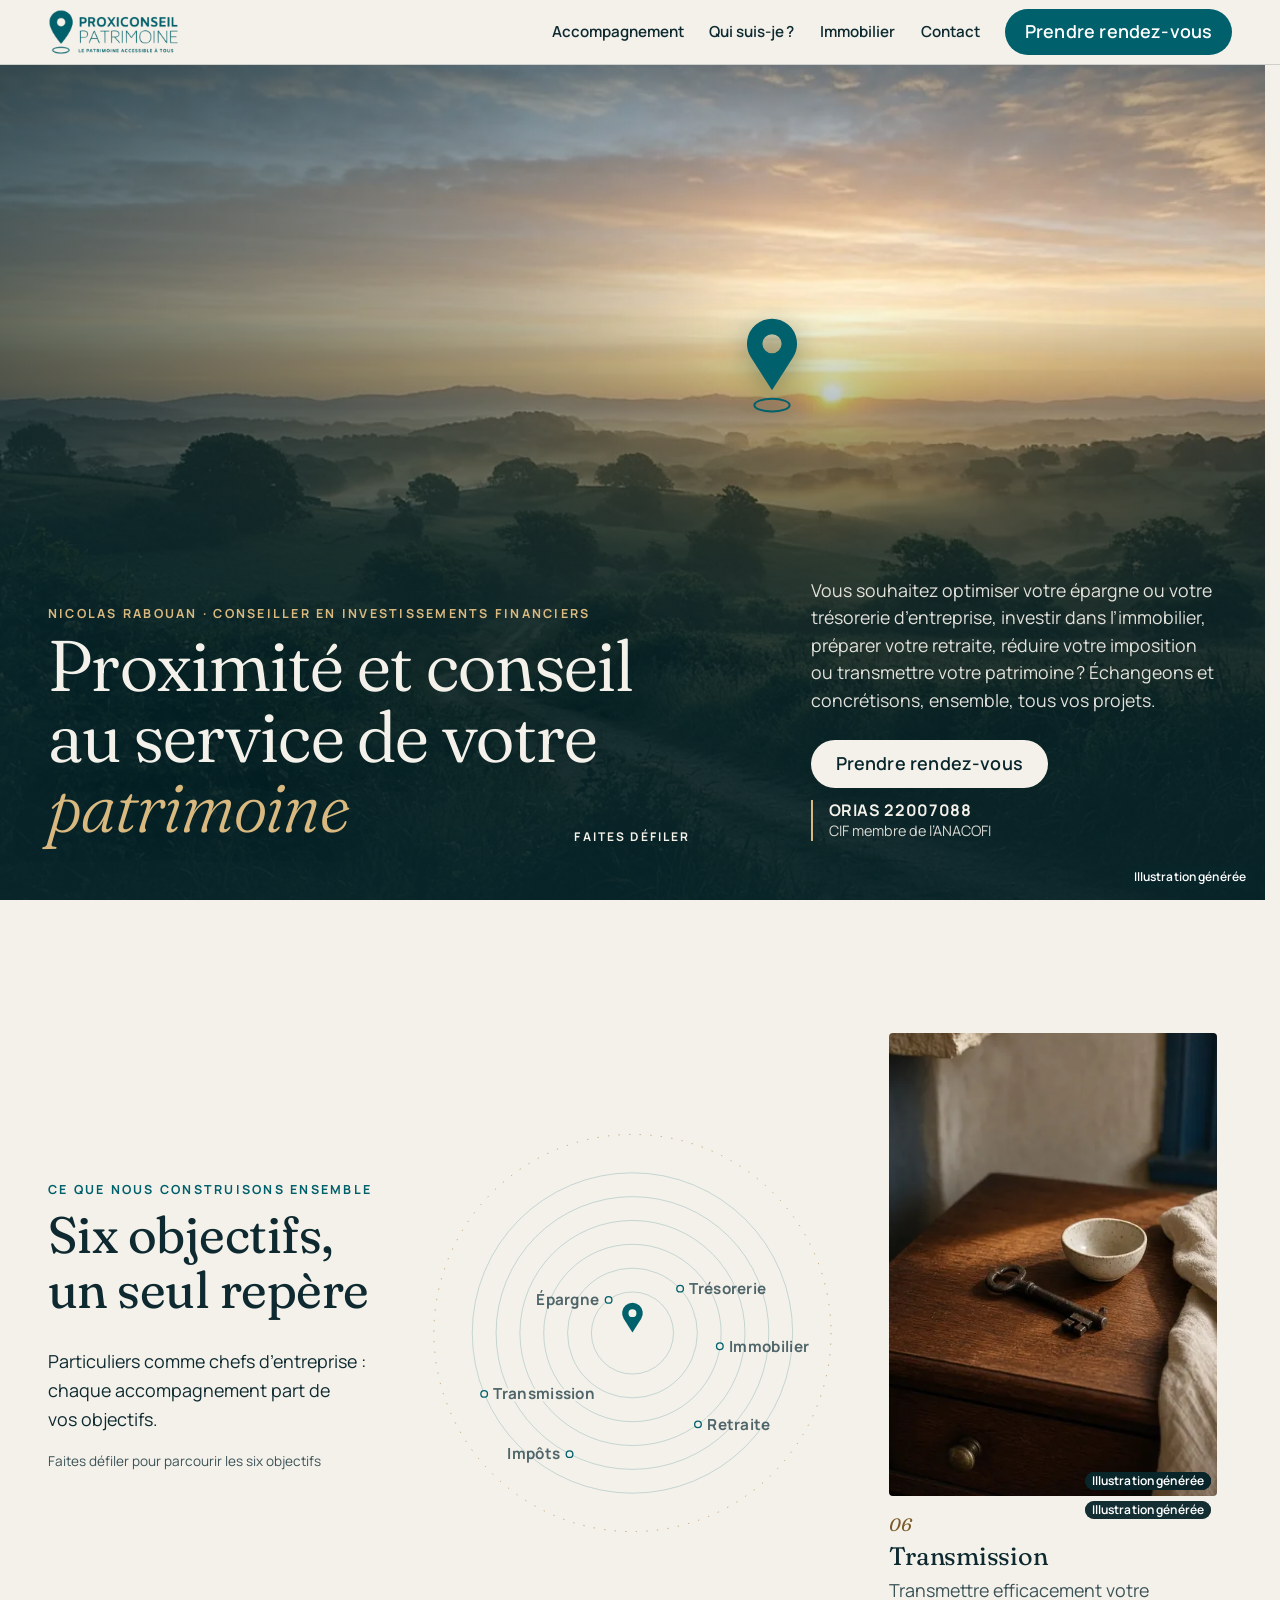
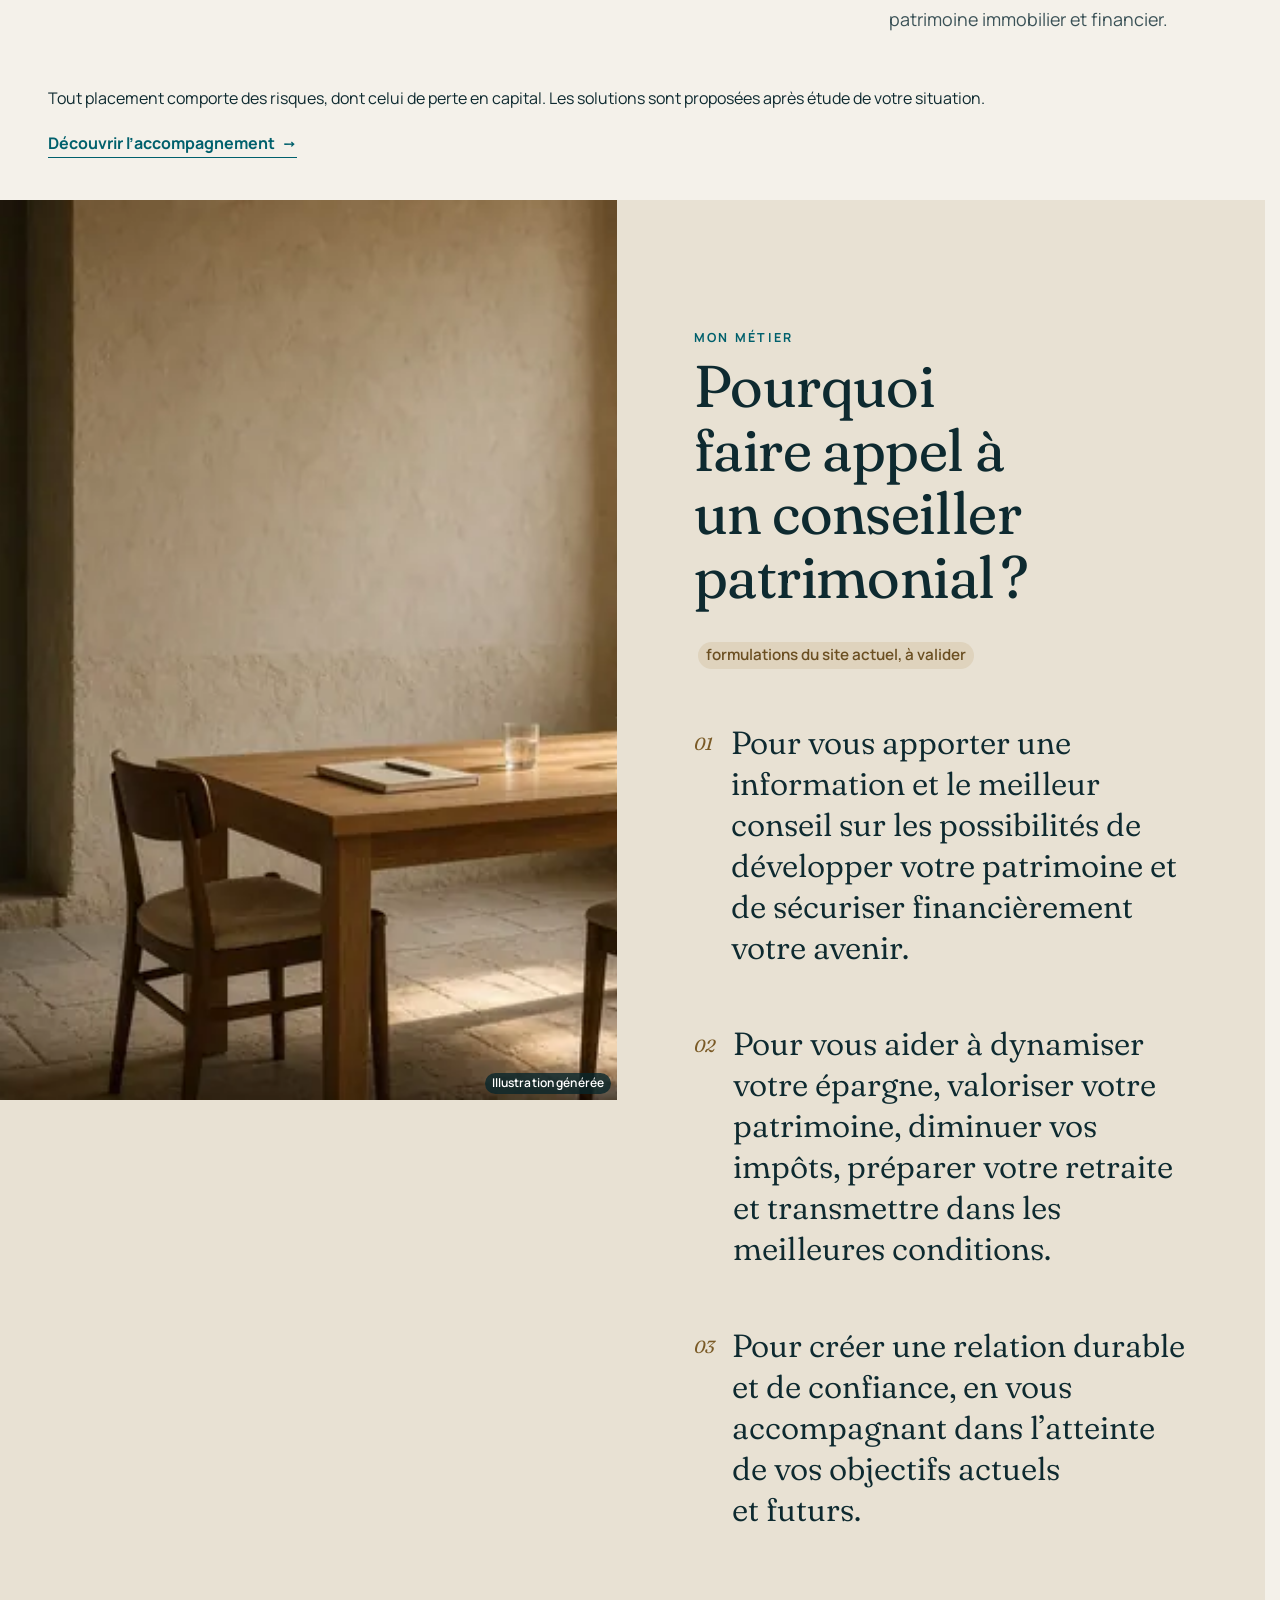
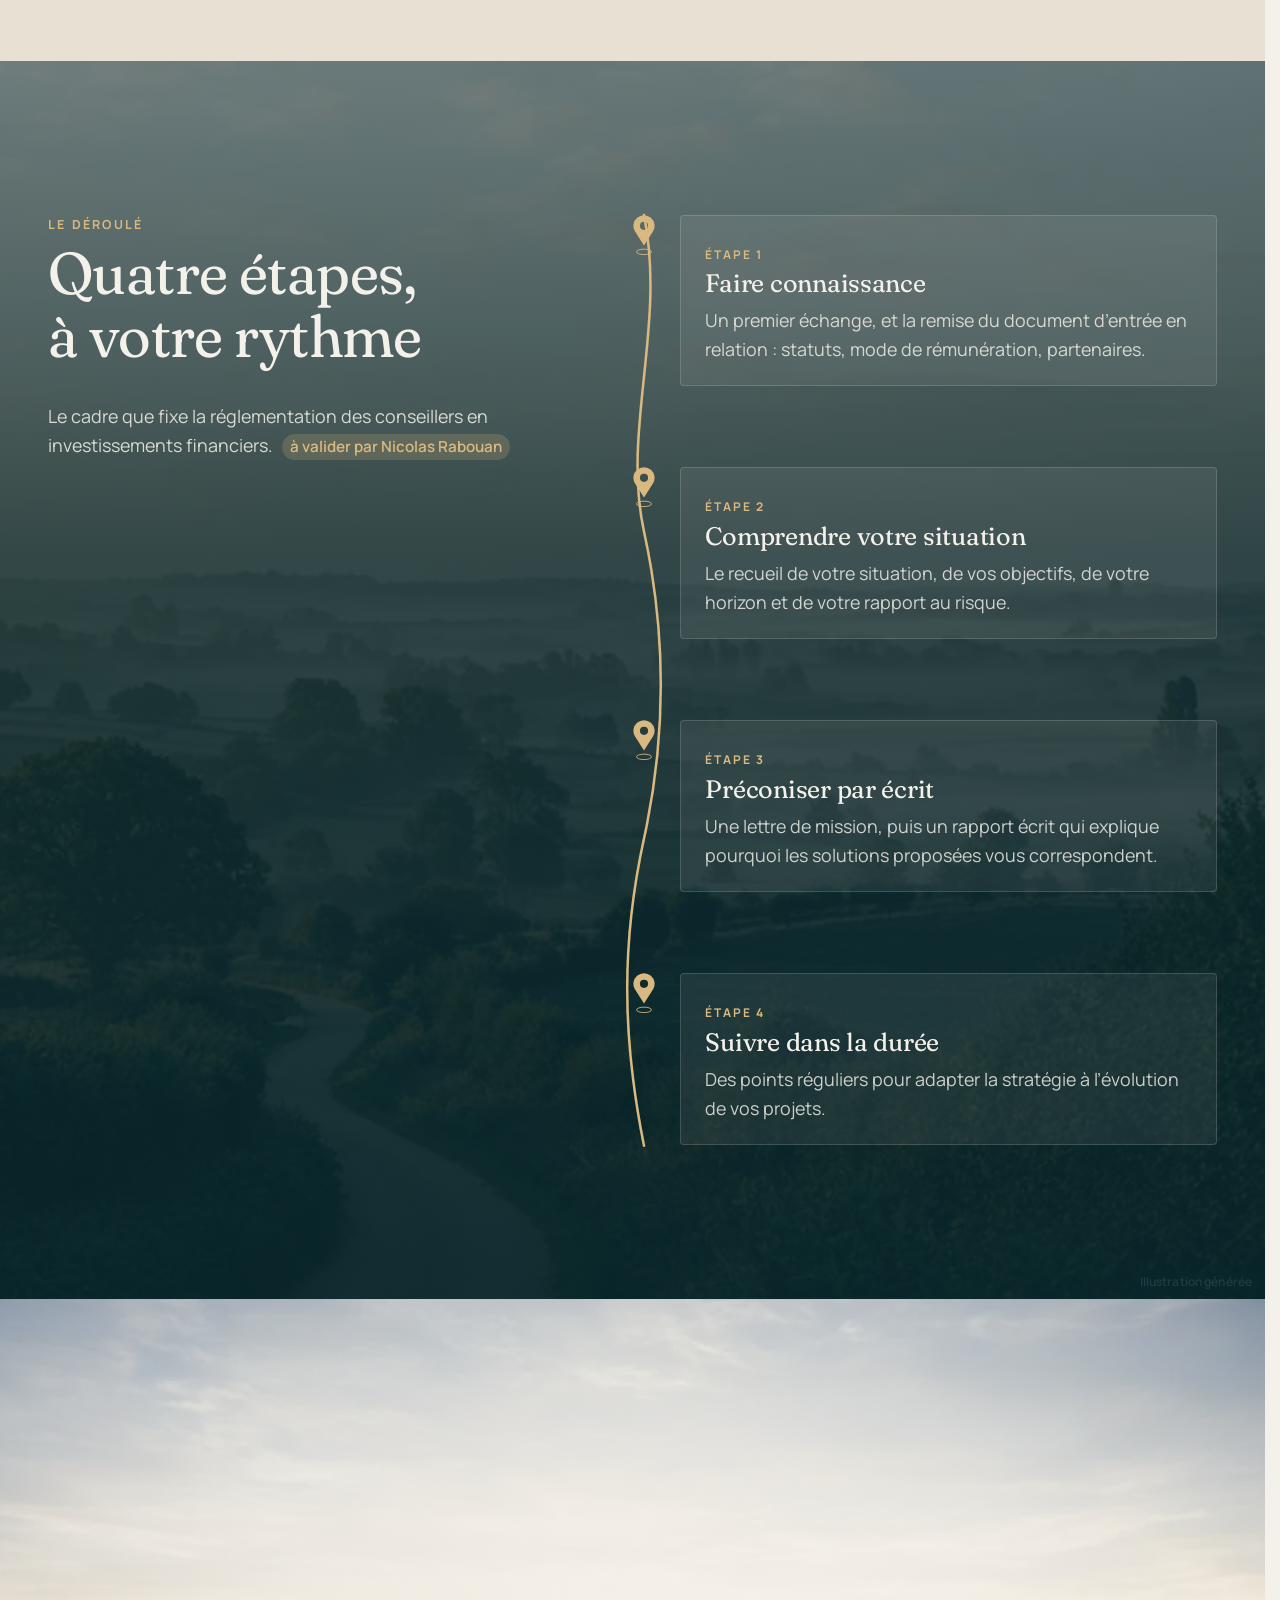
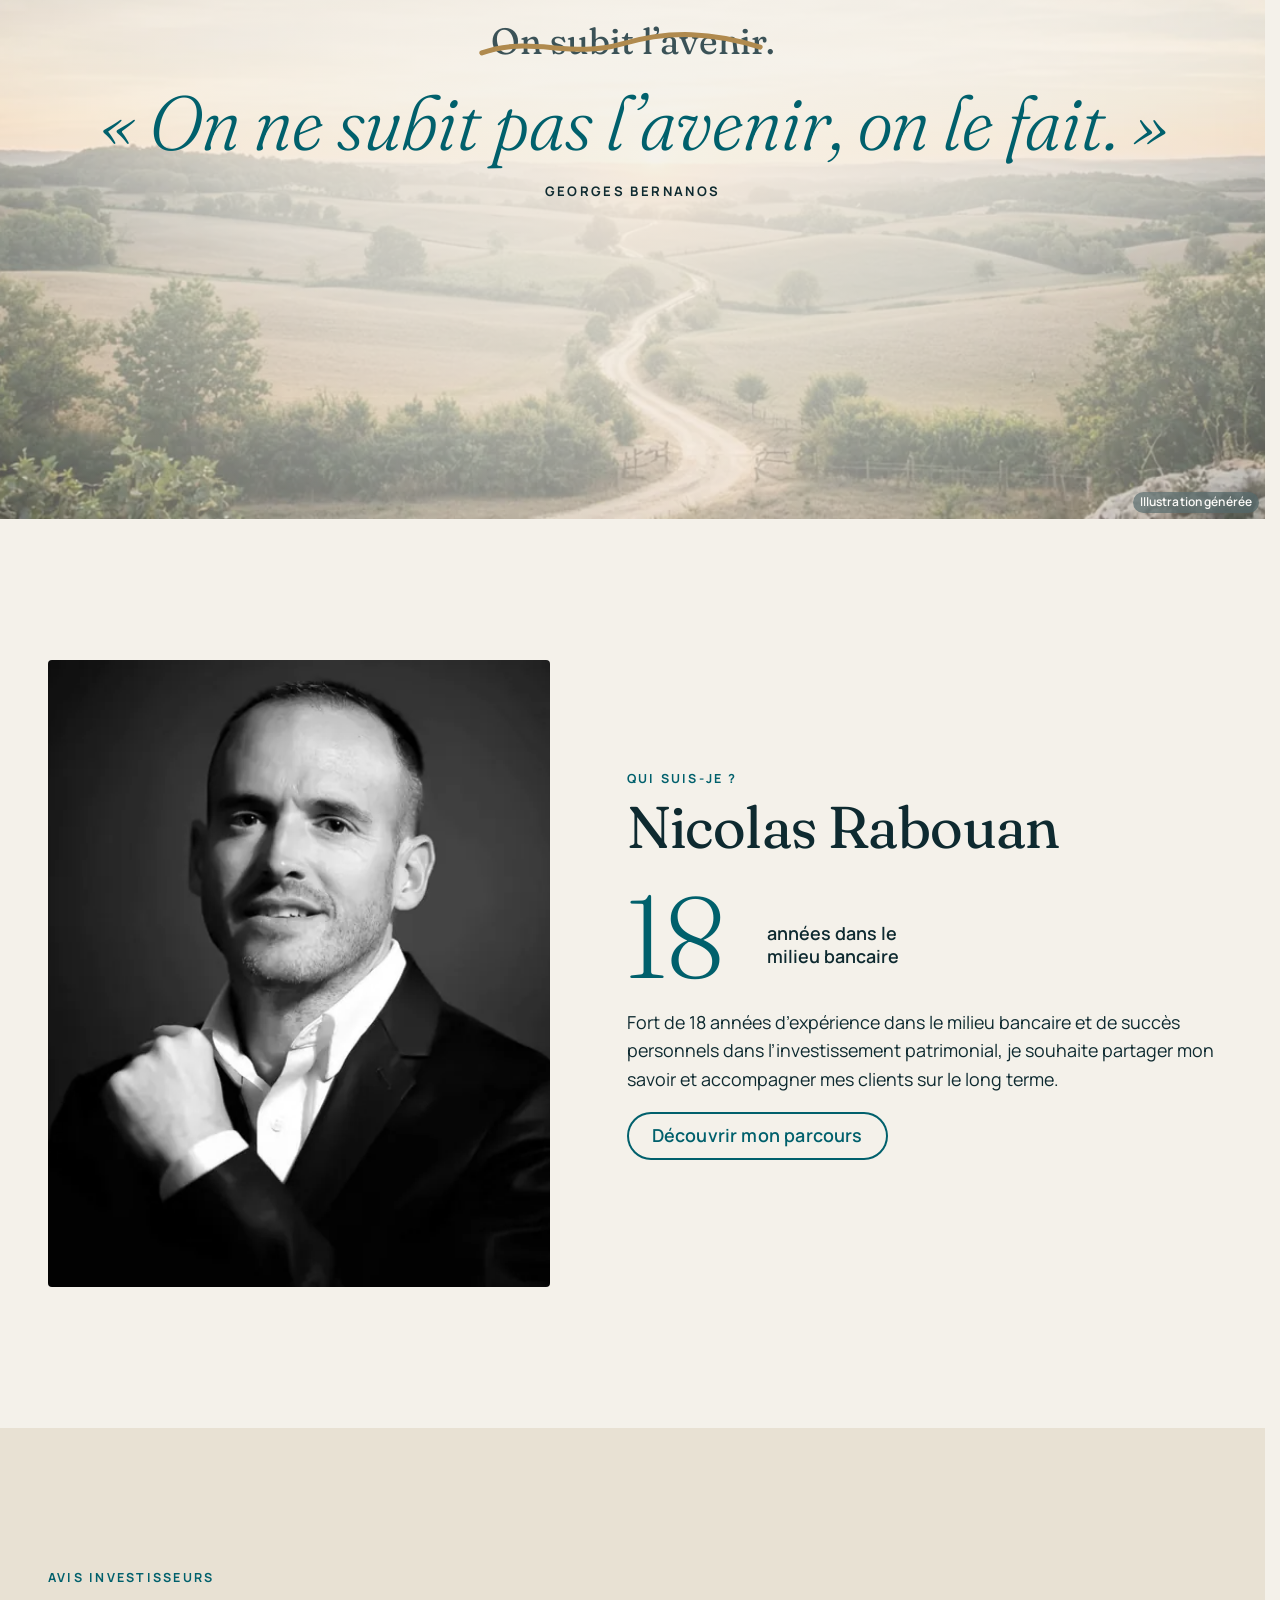
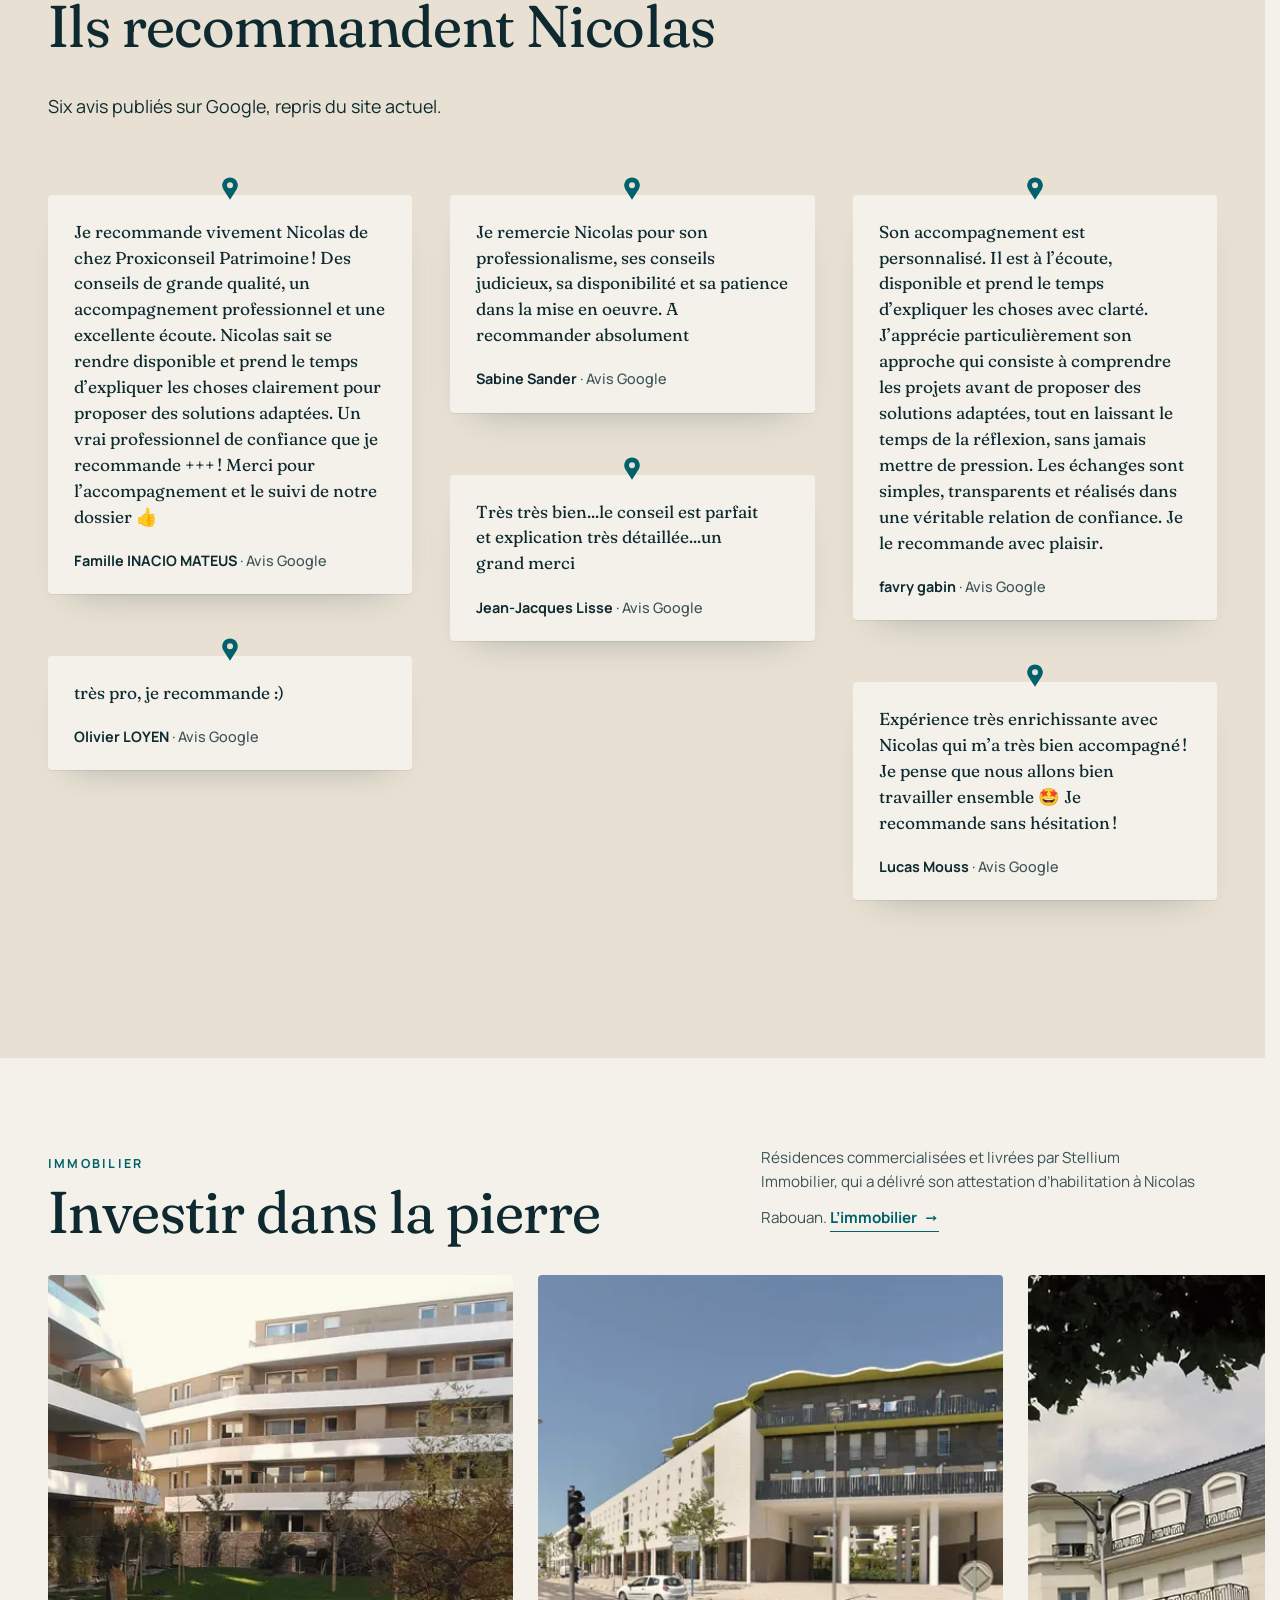
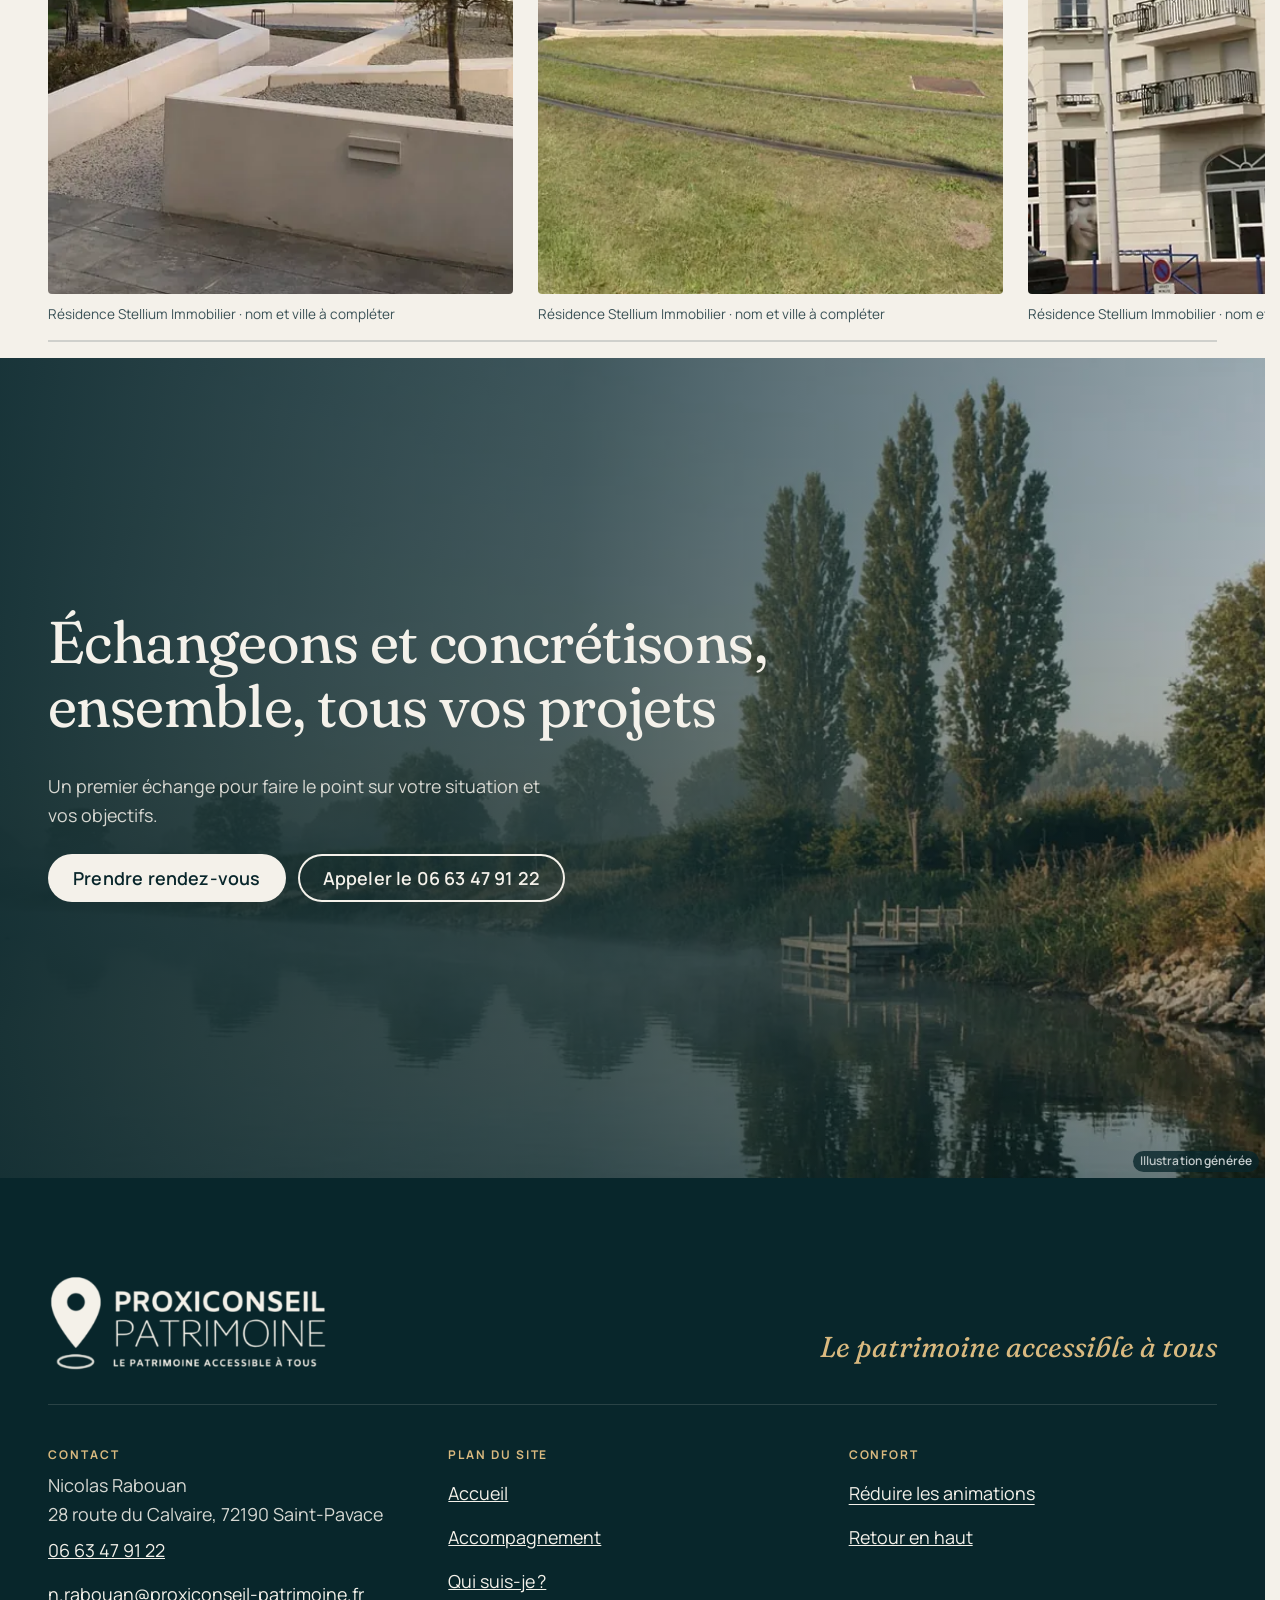
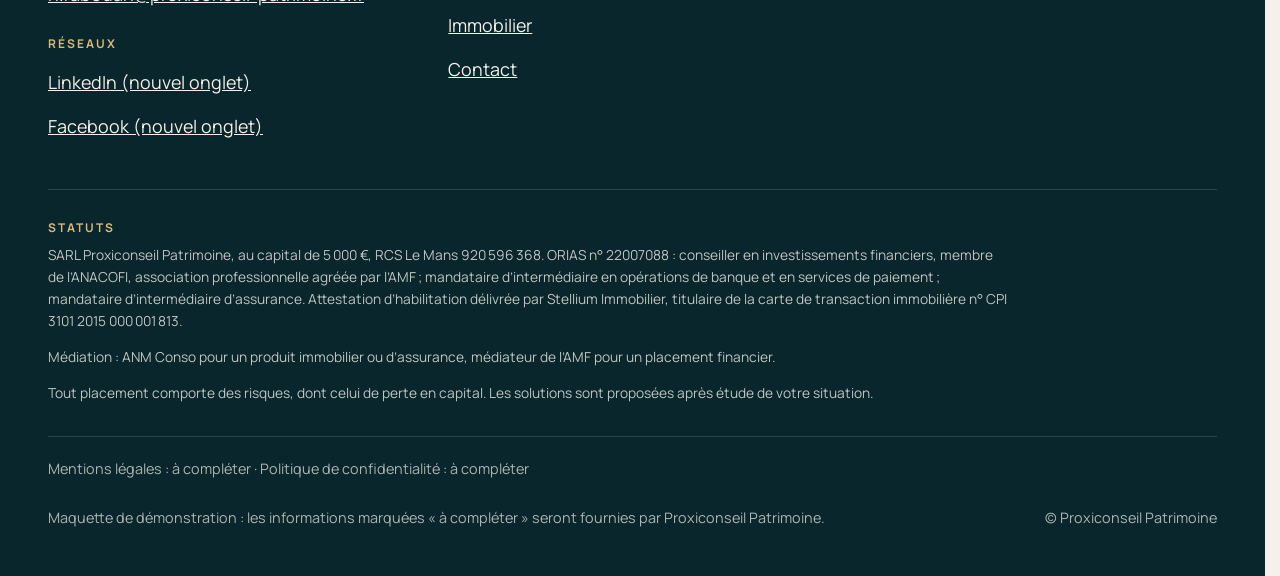
==== commit 8c78f0fb: "Maquette v2 nouveau hero carte vivante et ondes au clic" ====
--- a/index.html
+++ b/index.html
@@ -1,5 +1,5 @@
 <!doctype html>
-<html lang="fr" data-v="1" data-curseur>
+<html lang="fr" data-v="2" data-curseur>
 <head>
 <meta charset="utf-8">
 <meta name="viewport" content="width=device-width, initial-scale=1, viewport-fit=cover">
@@ -41,14 +41,14 @@
 })();</script>
 <link rel="preload" href="/assets/polices/fraunces.woff2" as="font" type="font/woff2" crossorigin>
 <link rel="preload" href="/assets/polices/manrope.woff2" as="font" type="font/woff2" crossorigin>
-<link rel="stylesheet" href="/assets/css/socle.css?v=1">
-<link rel="stylesheet" href="/assets/css/site.css?v=1">
-<link rel="modulepreload" href="/assets/js/site.js?v=1">
-<link rel="modulepreload" href="/assets/js/socle/index.js?v=1">
+<link rel="stylesheet" href="/assets/css/socle.css?v=2">
+<link rel="stylesheet" href="/assets/css/site.css?v=2">
+<link rel="modulepreload" href="/assets/js/site.js?v=2">
+<link rel="modulepreload" href="/assets/js/socle/index.js?v=2">
 <script src="/assets/vendor/gsap.min.js" defer></script>
 <script src="/assets/vendor/ScrollTrigger.min.js" defer></script>
 <script src="/assets/vendor/SplitText.min.js" defer></script>
-<script type="module" src="/assets/js/site.js?v=1"></script>
+<script type="module" src="/assets/js/site.js?v=2"></script>
 <meta name="theme-color" content="#f4f1ea">
 <link rel="icon" href="/assets/images/favicon.svg" type="image/svg+xml">
 <link rel="apple-touch-icon" href="/assets/images/apple-touch-icon.png">
@@ -96,42 +96,32 @@
 </div>
 <main id="contenu" tabindex="-1" data-page="accueil">
 <section class="hero" id="debut" data-plein-ecran>
-  <div class="hero-carte" aria-hidden="true" data-effet="carte-courbes">
-    <img class="hero-carte-image" src="/assets/images/carte-courbes.webp" alt="" width="1600" height="1000" fetchpriority="high" loading="eager" decoding="async" data-audit-ignorer>
-    <canvas class="hero-carte-gl" data-audit-ignorer></canvas>
-  </div>
-  <div class="hero-pose" data-repere>
-    <span class="hero-onde"></span><span class="hero-onde"></span>
-    <svg class="repere hero-repere" viewBox="0 0 128 236" aria-hidden="true" focusable="false" data-effet="repere-chute"><g class="repere-corps"><path fill="currentColor" fill-rule="evenodd" d="M11.26 97.53A62.5 62.5 0 1 1 116.74 97.53L64 180.5ZM88 64A24 24 0 1 0 40 64A24 24 0 1 0 88 64Z"/></g><ellipse class="repere-ombre" cx="64" cy="217.5" rx="44" ry="16" fill="none" stroke="currentColor" stroke-width="5"/></svg>
-    <span class="hero-lieu">Le Mans</span>
+  <div class="hero-scene" data-effet="horizon-vivant" data-souris data-soleil="0.6413 0.445" data-soleil-mobile="0.6365 0.446" data-horizon="0.445">
+    <figure class="media hero-media" data-grok style="--cadrage:50% 50%">
+  <picture><source media="(max-width: 760px) and (orientation: portrait)" srcset="/assets/images/grok/hero-horizon-mobile-480.webp 480w, /assets/images/grok/hero-horizon-mobile-640.webp 640w, /assets/images/grok/hero-horizon-mobile-960.webp 960w, /assets/images/grok/hero-horizon-mobile-1170.webp 1170w" sizes="100vw">
+    <img src="/assets/images/grok/hero-horizon-1280.webp" srcset="/assets/images/grok/hero-horizon-640.webp 640w, /assets/images/grok/hero-horizon-1280.webp 1280w, /assets/images/grok/hero-horizon-1752.webp 1752w" sizes="100vw" alt="Lever de soleil sur un bocage vallonné, un chemin de terre mène vers l’horizon" width="1280" height="859" fetchpriority="high" loading="eager" decoding="async">
+  </picture><figcaption class="mention-ia">Illustration générée</figcaption>
+</figure>
+    <canvas class="hero-gl" aria-hidden="true" data-audit-ignorer></canvas>
+    <div class="hero-pose" aria-hidden="true">
+      <span class="hero-onde"></span><span class="hero-onde"></span><span class="hero-onde"></span>
+      <svg class="repere hero-repere" viewBox="0 0 128 236" aria-hidden="true" focusable="false" data-effet="repere-horizon"><g class="repere-corps"><path fill="currentColor" fill-rule="evenodd" d="M11.26 97.53A62.5 62.5 0 1 1 116.74 97.53L64 180.5ZM88 64A24 24 0 1 0 40 64A24 24 0 1 0 88 64Z"/></g><ellipse class="repere-ombre" cx="64" cy="217.5" rx="44" ry="16" fill="none" stroke="currentColor" stroke-width="5"/></svg>
+    </div>
   </div>
   <div class="hero-texte conteneur">
-    <p class="surtitre" data-anime="gsap">Nicolas Rabouan · Conseiller en investissements financiers</p>
-    <h1 class="hero-titre"><span class="ligne-masque"><span data-anime="gsap" class="hero-ligne">Proximité et conseil</span></span><span class="ligne-masque"><span data-anime="gsap" class="hero-ligne">au service de votre</span></span><span class="ligne-masque"><span data-anime="gsap" class="hero-ligne"><em>patrimoine</em></span></span></h1>
-    <p class="hero-intro" data-anime="gsap">Vous souhaitez optimiser votre épargne ou votre trésorerie d’entreprise, investir dans l’immobilier, préparer votre retraite, réduire votre imposition ou transmettre votre patrimoine ? Échangeons et concrétisons, ensemble, tous vos projets.</p>
-    <p class="hero-actions" data-anime="gsap">
-      <a href="/contact#rendez-vous" class="bouton" data-libelle="Contact" data-action-principale data-survol="magnetique">Prendre rendez-vous</a>
-      <span class="hero-info" data-info-cle><strong>ORIAS 22007088</strong> <span>CIF membre de l’ANACOFI</span></span>
-    </p>
-  </div>
-  <p class="hero-coordonnees" data-anime="gsap"><span>Le Mans · 48° 00′ N · 0° 12′ E</span></p>
-</section>
-<section class="raisons" id="raisons">
-  <figure class="media raisons-media" data-grok data-fx="zoom" data-fx-force="16" style="--cadrage:45% 88%">
-  <picture>
-    <img src="/assets/images/grok/raisons-bureau-1280.webp" srcset="/assets/images/grok/raisons-bureau-640.webp 640w, /assets/images/grok/raisons-bureau-1280.webp 1280w, /assets/images/grok/raisons-bureau-1752.webp 1752w" sizes="(max-width: 760px) 100vw, 50vw" alt="Bureau de conseil vide en fin d’après-midi, deux chaises face à face" width="1280" height="854" loading="lazy" decoding="async">
-  </picture><figcaption class="mention-ia">Illustration générée</figcaption>
-</figure>
-  <div class="raisons-texte conteneur">
-    <p class="surtitre" data-anime>Mon métier</p>
-    <h2 data-anime="lignes">Pourquoi faire appel à un conseiller patrimonial ?</h2>
-    <p class="raisons-note" data-anime><span class="a-valider">formulations du site actuel, à valider</span></p>
-    <ol class="raisons-liste">
-      <li><span class="raisons-num" aria-hidden="true">01</span><p class="manifeste" data-effet="manifeste">Pour vous apporter une information et le meilleur conseil sur les possibilités de développer votre patrimoine et de sécuriser financièrement votre avenir.</p></li>
-      <li><span class="raisons-num" aria-hidden="true">02</span><p class="manifeste" data-effet="manifeste">Pour vous aider à dynamiser votre épargne, valoriser votre patrimoine, diminuer vos impôts, préparer votre retraite et transmettre dans les meilleures conditions.</p></li>
-      <li><span class="raisons-num" aria-hidden="true">03</span><p class="manifeste" data-effet="manifeste">Pour créer une relation durable et de confiance, en vous accompagnant dans l’atteinte de vos objectifs actuels et futurs.</p></li>
-    </ol>
-  </div>
+    <div class="hero-titrage">
+      <p class="surtitre" data-anime="gsap">Nicolas Rabouan · Conseiller en investissements financiers</p>
+      <h1 class="hero-titre"><span class="ligne-masque"><span data-anime="gsap" class="hero-ligne">Proximité et conseil</span></span><span class="ligne-masque"><span data-anime="gsap" class="hero-ligne">au service de votre</span></span><span class="ligne-masque"><span data-anime="gsap" class="hero-ligne"><em>patrimoine</em></span></span></h1>
+    </div>
+    <div class="hero-cote">
+      <p class="hero-intro" data-anime="gsap">Vous souhaitez optimiser votre épargne ou votre trésorerie d’entreprise, investir dans l’immobilier, préparer votre retraite, réduire votre imposition ou transmettre votre patrimoine ? Échangeons et concrétisons, ensemble, tous vos projets.</p>
+      <p class="hero-actions" data-anime="gsap">
+        <a href="/contact#rendez-vous" class="bouton bouton--clair" data-libelle="Contact" data-action-principale data-survol="magnetique">Prendre rendez-vous</a>
+        <span class="hero-info" data-info-cle><strong>ORIAS 22007088</strong> <span>CIF membre de l’ANACOFI</span></span>
+      </p>
+    </div>
+  </div>
+  <a class="hero-defiler" href="#objectifs" data-anime="gsap"><span>Faites défiler</span></a>
 </section>
 <section class="objectifs ecran epingle" id="objectifs" data-objectifs data-entete-cache>
   <div class="objectifs-grille conteneur">
@@ -218,6 +208,23 @@
   </div>
   <p class="objectifs-pied conteneur"><span class="objectifs-risque">Tout placement comporte des risques, dont celui de perte en capital. Les solutions sont proposées après étude de votre situation.</span> <a href="/accompagnement" class="lien-fleche" data-libelle="Accompagnement">Découvrir l’accompagnement</a></p>
 </section>
+<section class="raisons" id="raisons">
+  <figure class="media raisons-media" data-grok data-fx="zoom" data-fx-force="16" style="--cadrage:45% 88%">
+  <picture>
+    <img src="/assets/images/grok/raisons-bureau-1280.webp" srcset="/assets/images/grok/raisons-bureau-640.webp 640w, /assets/images/grok/raisons-bureau-1280.webp 1280w, /assets/images/grok/raisons-bureau-1752.webp 1752w" sizes="(max-width: 760px) 100vw, 50vw" alt="Bureau de conseil vide en fin d’après-midi, deux chaises face à face" width="1280" height="854" loading="lazy" decoding="async">
+  </picture><figcaption class="mention-ia">Illustration générée</figcaption>
+</figure>
+  <div class="raisons-texte conteneur">
+    <p class="surtitre" data-anime>Mon métier</p>
+    <h2 data-anime="lignes">Pourquoi faire appel à un conseiller patrimonial ?</h2>
+    <p class="raisons-note" data-anime><span class="a-valider">formulations du site actuel, à valider</span></p>
+    <ol class="raisons-liste">
+      <li><span class="raisons-num" aria-hidden="true">01</span><p class="manifeste" data-effet="manifeste">Pour vous apporter une information et le meilleur conseil sur les possibilités de développer votre patrimoine et de sécuriser financièrement votre avenir.</p></li>
+      <li><span class="raisons-num" aria-hidden="true">02</span><p class="manifeste" data-effet="manifeste">Pour vous aider à dynamiser votre épargne, valoriser votre patrimoine, diminuer vos impôts, préparer votre retraite et transmettre dans les meilleures conditions.</p></li>
+      <li><span class="raisons-num" aria-hidden="true">03</span><p class="manifeste" data-effet="manifeste">Pour créer une relation durable et de confiance, en vous accompagnant dans l’atteinte de vos objectifs actuels et futurs.</p></li>
+    </ol>
+  </div>
+</section>
 <section class="deroule" id="deroule">
   <figure class="media deroule-fond" data-grok data-fx="parallaxe" data-fx-force="12" style="--cadrage:50% 60%">
   <picture>
--- a/assets/css/site.css
+++ b/assets/css/site.css
@@ -88,39 +88,74 @@
 @media (max-height: 520px) { .ouverture-nom { width: 200px; } .ouverture-scene { width: 52px; } }
 
 /* ---------- Accueil ---------- */
-/* Ouverture : carte en courbes de niveau, plein écran clair. */
-.hero { position: relative; min-height: 100vh; min-height: 100svh; display: grid; align-items: center; overflow: hidden; padding: calc(var(--entete-h) + 24px) 0 calc(var(--barres-h) + 40px); isolation: isolate; }
-.hero-carte { position: absolute; inset: 0; z-index: -1; transform-origin: 62% 52%; }
-.hero-carte-image, .hero-carte-gl { position: absolute; inset: 0; width: 100%; height: 100%; object-fit: cover; }
-.hero-carte-gl { opacity: 0; transition: opacity .6s linear; }
-.hero-carte-gl.gl-pret { opacity: 1; }
-.hero-carte::after { content: ''; position: absolute; inset: 0; background: linear-gradient(90deg, rgba(244, 241, 234, .96) 0%, rgba(244, 241, 234, .86) 36%, rgba(244, 241, 234, 0) 62%); }
-.hero-pose { --pose-x: 70%; --pose-y: 54%; z-index: 3 !important; position: absolute; left: var(--pose-x); top: var(--pose-y); width: clamp(46px, min(5vw, 8vh), 74px); aspect-ratio: 128 / 236; transform: translate(-50%, -96%); color: var(--petrole); z-index: 1; pointer-events: none; }
-.hero-repere { position: absolute; inset: 0; width: 100%; height: 100%; overflow: visible; }
-.hero-onde { position: absolute; left: 50%; top: 92%; width: 90%; aspect-ratio: 44 / 16; border: 1.5px solid var(--petrole); border-radius: 50%; transform: translate(-50%, -50%) scale(.5); opacity: 0; }
-.hero-lieu { position: absolute; left: 50%; top: calc(100% + 14px); transform: translateX(-50%); font-weight: 700; font-size: .78rem; letter-spacing: .16em; text-transform: uppercase; white-space: nowrap; color: var(--encre); background: rgba(244, 241, 234, .9); padding: 2px 8px; border-radius: 999px; }
-.hero-texte { position: relative; z-index: 2; }
-.hero-titre { width: fit-content; max-width: 11.5em; font-size: clamp(2.6rem, min(6.6vw, 10.5vh), 6.6rem); line-height: .98; margin: 0 0 .32em; color: var(--encre); font-weight: 350; }
-.hero-titre em { font-weight: 300; }
+/* Ouverture : lever de soleil plein cadre, le repère se pose sur le soleil. Grand titre en bas à gauche,
+   texte et action en bas à droite. Le cadrage (zoom, point d'ancrage) est partagé par l'image et le WebGL. */
+.hero { position: relative; min-height: 100vh; min-height: 100svh; display: grid; align-items: end; overflow: hidden; padding: calc(var(--entete-h) + 24px) 0 calc(var(--barres-h) + clamp(28px, 6vh, 64px)); isolation: isolate; background: var(--nuit); color: var(--calcaire); }
+.hero-scene { --cadre-zoom: 1.05; --cadre-x: .5; --cadre-y: .5; position: absolute; inset: 0; z-index: -1; overflow: hidden; transform-origin: 64% 44%; }
+.hero-media { position: absolute; inset: 0; border-radius: 0; background: var(--nuit); }
+.hero-media img { object-position: calc(var(--cadre-x) * 100%) calc(var(--cadre-y) * 100%); transform: scale(var(--cadre-zoom)); transform-origin: calc(var(--cadre-x) * 100%) calc(var(--cadre-y) * 100%); }
+.hero-media .mention-ia { z-index: 4; right: 12px; bottom: calc(var(--barres-h) + 12px); }
+.hero-gl { position: absolute; inset: 0; z-index: 1; width: 100%; height: 100%; opacity: 0; transition: opacity .8s linear; }
+.hero-gl.gl-pret { opacity: 1; }
+/* Voile : haut pour l'en-tête, bas et gauche pour le texte ; le soleil reste franc. */
+.hero-scene::after { content: ''; position: absolute; inset: 0; z-index: 2; pointer-events: none; background:
+  linear-gradient(180deg, rgba(8, 38, 43, .5) 0%, rgba(8, 38, 43, .16) 14%, rgba(8, 38, 43, 0) 24%),
+  linear-gradient(0deg, rgba(8, 38, 43, .9) 0%, rgba(8, 38, 43, .74) 34%, rgba(8, 38, 43, .42) 50%, rgba(8, 38, 43, 0) 66%),
+  linear-gradient(90deg, rgba(8, 38, 43, .55) 0%, rgba(8, 38, 43, .22) 40%, rgba(8, 38, 43, 0) 60%); }
+.hero-pose { position: absolute; left: var(--pose-x, 61%); top: var(--pose-y, 45%); z-index: 3; width: clamp(40px, min(4vw, 7vh), 64px); aspect-ratio: 128 / 236; transform: translate(-50%, -92%); color: var(--petrole); pointer-events: none; }
+.hero-repere { position: absolute; inset: 0; width: 100%; height: 100%; overflow: visible; filter: drop-shadow(0 6px 14px rgba(8, 38, 43, .35)); }
+.hero-onde { position: absolute; left: 50%; top: 92%; width: 120%; aspect-ratio: 44 / 12; border: 1.5px solid rgba(244, 241, 234, .9); border-radius: 50%; transform: translate(-50%, -50%) scale(.4); opacity: 0; }
+.hero-texte { position: relative; z-index: 2; display: grid; grid-template-columns: minmax(0, 1.4fr) minmax(0, .8fr); gap: clamp(24px, 4vw, 72px); align-items: end; }
+.hero .surtitre { color: var(--laiton-clair); }
+.hero-titre { width: fit-content; max-width: 11em; font-size: clamp(2.5rem, min(5.6vw, 10vh), 6.6rem); line-height: .98; margin: 0; color: var(--calcaire); font-weight: 350; text-shadow: 0 2px 34px rgba(8, 38, 43, .4); }
+.hero-titre em { color: var(--laiton-clair); font-weight: 300; }
 .ligne-masque { display: block; width: fit-content; max-width: 100%; overflow: visible; clip-path: inset(-.4em -.6em -.22em -.6em); }
 .hero-ligne { display: block; }
-.hero-intro { max-width: 34em; font-size: clamp(1rem, .95rem + .3vw, 1.2rem); color: var(--texte-doux); }
-.hero-actions { display: flex; flex-wrap: wrap; align-items: center; gap: 12px 24px; margin-top: 1.4em; }
-.hero-info { display: inline-flex; flex-direction: column; font-size: .9rem; line-height: 1.35; padding-left: 16px; border-left: 2px solid var(--laiton); }
-.hero-info strong { font-size: 1rem; letter-spacing: .04em; color: var(--encre); }
-.hero-info span { color: var(--texte-doux); }
-.hero-coordonnees { position: absolute; right: var(--gouttiere); bottom: calc(var(--barres-h) + 20px); margin: 0; font-size: .75rem; font-weight: 700; letter-spacing: .16em; text-transform: uppercase; color: var(--texte-doux); font-variant-numeric: tabular-nums; }
-@media (max-width: 760px) {
-  .hero { align-items: start; padding-top: calc(var(--entete-h) + 20px); }
-  .hero-carte { transform-origin: 70% 78%; }
-  .hero-carte::after { background: linear-gradient(180deg, rgba(244, 241, 234, .97) 0%, rgba(244, 241, 234, .9) 52%, rgba(244, 241, 234, .2) 78%, rgba(244, 241, 234, 0) 100%); }
-  .hero-pose { --pose-x: 74%; --pose-y: 84%; width: 44px; }
-  .hero-titre { font-size: clamp(2.3rem, 11vw, 3.4rem); }
-  .hero-intro { font-size: .98rem; }
-  .hero-coordonnees { left: var(--gouttiere); right: auto; }
+.hero-cote { padding-bottom: .3em; }
+.hero-intro { margin: 0; max-width: 30em; font-size: clamp(1rem, .95rem + .2vw, 1.12rem); line-height: 1.55; color: rgba(244, 241, 234, .92); }
+.hero-actions { display: flex; flex-wrap: wrap; align-items: center; gap: 12px 22px; margin: 1.4em 0 0; }
+.hero-info { display: inline-flex; flex-direction: column; font-size: .9rem; line-height: 1.35; padding-left: 16px; border-left: 2px solid var(--laiton-clair); }
+.hero-info strong { font-size: 1rem; letter-spacing: .04em; color: var(--calcaire); }
+.hero-info span { color: rgba(244, 241, 234, .88); }
+.hero-defiler { position: absolute; left: 50%; bottom: calc(var(--barres-h) + 10px); z-index: 2; transform: translateX(-50%); display: inline-flex; flex-direction: column; align-items: center; gap: 6px; min-height: 44px; padding: 4px 8px; font-size: .75rem; font-weight: 700; letter-spacing: .18em; text-transform: uppercase; color: var(--calcaire); text-decoration: none; }
+.hero-defiler::after { content: ''; width: 1px; height: 34px; background: linear-gradient(var(--laiton-clair), rgba(217, 185, 127, 0)); transform-origin: 50% 0; animation: defiler 2.4s ease-in-out 3s 4 both; }
+@keyframes defiler { 0% { transform: scaleY(0); opacity: 1; } 55% { transform: scaleY(1); opacity: 1; } 100% { transform: scaleY(1); opacity: 0; } }
+html.calme .hero-defiler::after { animation: none; }
+@media (max-width: 1100px) and (min-width: 761px) { .hero-texte { grid-template-columns: 1fr; } .hero-cote { max-width: 36em; } .hero-defiler { display: none; } }
+/* Téléphone : titre dans le ciel en haut, soleil et repère au milieu, texte et action en bas sur la terre. */
+@media (max-width: 760px) {
+  .hero { align-items: stretch; padding-top: calc(var(--entete-h) + 14px); padding-bottom: calc(var(--barres-h) + 22px); }
+  .hero-scene { --cadre-zoom: 1.04; --cadre-x: .55; --cadre-y: .5; transform-origin: 66% 45%; }
+  .hero-scene::after { background:
+    linear-gradient(180deg, rgba(8, 38, 43, .8) 0%, rgba(8, 38, 43, .66) 28%, rgba(8, 38, 43, 0) 43%),
+    linear-gradient(0deg, rgba(8, 38, 43, .95) 0%, rgba(8, 38, 43, .8) 34%, rgba(8, 38, 43, .4) 44%, rgba(8, 38, 43, 0) 54%); }
+  .hero-media .mention-ia { left: 12px; right: auto; top: 47%; bottom: auto; }
+  .hero-pose { width: 36px; }
+  .hero-texte { display: flex; flex-direction: column; justify-content: space-between; gap: 24px; }
+  .hero .surtitre { font-size: .75rem; letter-spacing: .12em; }
+  .hero-titre { font-size: clamp(2rem, 9.2vw, 3rem); }
+  .hero-intro { font-size: .92rem; line-height: 1.5; }
+  .hero-actions { margin-top: .9em; gap: 10px 18px; }
+  .hero-defiler { display: none; }
 }
 @media (max-height: 600px) and (min-width: 761px) { .hero-intro { display: none; } .hero-titre { font-size: clamp(2.2rem, 11vh, 4.4rem); } }
-@media (max-width: 380px), (max-height: 700px) and (max-width: 760px) { .hero-intro { display: none; } }
+@media (max-width: 359px), (max-height: 700px) and (max-width: 760px) { .hero-intro { display: none; } }
+/* Petits téléphones : le paysage descend (zoom ancré en haut) pour que le repère passe sous le titre. */
+@media (max-width: 760px) and (max-height: 700px) { .hero-scene { --cadre-zoom: 1.25; --cadre-y: 0; } .hero-titre { font-size: clamp(1.8rem, 8.6vw, 2.4rem); } }
+/* Sans script, l'en-tête du téléphone est dans le flux : le hero laisse sa place et la barre du bas. */
+@media (max-width: 760px) { html:not(.js) .hero { min-height: calc(100svh - 240px); } }
+
+/* En-tête nuit pétrole (toujours opaque) tant qu'il est posé sur le hero, fondu vers l'image par un dégradé
+   (classe posée par le script ; sans script, il reste calcaire). */
+[data-entete] { transition: transform .35s var(--courbe), background-color .35s, border-color .35s; }
+[data-entete]::after { content: ''; position: absolute; left: 0; right: 0; top: 100%; height: 56px; pointer-events: none; background: linear-gradient(rgba(8, 38, 43, .9), rgba(8, 38, 43, 0)); opacity: 0; transition: opacity .35s; }
+html.entete-sur-hero:not(.menu-ouvert) [data-entete] { background: var(--nuit); border-bottom-color: var(--nuit); }
+html.entete-sur-hero:not(.menu-ouvert) [data-entete]::after { opacity: 1; }
+html.entete-sur-hero:not(.menu-ouvert) .entete-logo img { content: url('/assets/images/logo-complet-clair.webp'); }
+html.entete-sur-hero:not(.menu-ouvert) [data-nav] a { color: var(--calcaire); }
+html.entete-sur-hero:not(.menu-ouvert) [data-nav] a[aria-current] { color: var(--laiton-clair); }
+html.entete-sur-hero:not(.menu-ouvert) .entete-actions > .bouton, html.entete-sur-hero:not(.menu-ouvert) [data-menu-bouton] { background: var(--calcaire); color: var(--nuit); }
+html.entete-sur-hero:not(.menu-ouvert) .entete-actions > .bouton:hover { background: #fff; }
 
 /* Raisons : photo qui ondule, trois phrases qui s'allument mot à mot. */
 .raisons { position: relative; display: grid; grid-template-columns: minmax(0, 1fr) minmax(0, 1.05fr); align-items: stretch; gap: 0; background: var(--sable); }
@@ -506,17 +541,33 @@
 .mosaique-carte figcaption { margin-top: 8px; font-size: .85rem; color: var(--texte-doux); }
 @media (max-width: 760px) { .mosaique-grille { grid-template-columns: 1fr 1fr; } .mosaique-carte, .mosaique-carte:nth-child(4), .mosaique-carte:nth-child(5) { grid-column: span 1; } .mosaique-carte:nth-child(5) { grid-column: span 2; } }
 
-/* Contact : ouverture compacte, numéro en très grand. */
-.ct-tete { position: relative; padding: calc(var(--entete-h) + clamp(28px, 5vh, 56px)) 0 clamp(28px, 5vh, 56px); overflow: hidden; isolation: isolate; border-bottom: 1px solid var(--ligne); }
-.ct-courbes { position: absolute; inset: 0; width: 100%; height: 100%; object-fit: cover; opacity: .55; z-index: -1; }
+/* Contact : la carte vivante en courbes de niveau, le repère posé sur Le Mans, le numéro en grand. */
+.ct-tete { position: relative; min-height: 100vh; min-height: 100svh; display: grid; align-items: center; overflow: hidden; padding: calc(var(--entete-h) + 24px) 0 calc(var(--barres-h) + 48px); isolation: isolate; border-bottom: 1px solid var(--ligne); }
+.carte-vivante { position: absolute; inset: 0; z-index: -1; transform-origin: 62% 52%; }
+.carte-vivante-image, .carte-vivante-gl { position: absolute; inset: 0; width: 100%; height: 100%; object-fit: cover; }
+.carte-vivante-gl { opacity: 0; transition: opacity .6s linear; }
+.carte-vivante-gl.gl-pret { opacity: 1; }
+.carte-vivante::after { content: ''; position: absolute; inset: 0; background: linear-gradient(90deg, rgba(244, 241, 234, .96) 0%, rgba(244, 241, 234, .86) 38%, rgba(244, 241, 234, 0) 64%); }
+.carte-pose { --pose-x: 72%; --pose-y: 52%; position: absolute; left: var(--pose-x); top: var(--pose-y); z-index: 3; width: clamp(46px, min(5vw, 8vh), 74px); aspect-ratio: 128 / 236; transform: translate(-50%, -96%); color: var(--petrole); pointer-events: none; }
+.carte-repere { position: absolute; inset: 0; width: 100%; height: 100%; overflow: visible; }
+.carte-onde { position: absolute; left: 50%; top: 92%; width: 90%; aspect-ratio: 44 / 16; border: 1.5px solid var(--petrole); border-radius: 50%; transform: translate(-50%, -50%) scale(.5); opacity: 0; }
+.carte-lieu { position: absolute; left: 50%; top: calc(100% + 14px); transform: translateX(-50%); font-weight: 700; font-size: .78rem; letter-spacing: .16em; text-transform: uppercase; white-space: nowrap; color: var(--encre); background: rgba(244, 241, 234, .9); padding: 2px 8px; border-radius: 999px; }
+.carte-coordonnees { position: absolute; right: var(--gouttiere); bottom: calc(var(--barres-h) + 20px); margin: 0; font-size: .75rem; font-weight: 700; letter-spacing: .16em; text-transform: uppercase; color: var(--texte-doux); font-variant-numeric: tabular-nums; }
+.ct-tete-texte { position: relative; z-index: 2; max-width: min(100%, 40rem); }
 .ct-titre { font-size: clamp(1.6rem, 1.2rem + 1.6vw, 2.6rem); margin: 0 0 .1em; }
 .ct-numero { position: relative; display: flex; align-items: flex-end; gap: clamp(8px, 2vw, 24px); margin: 0 0 .3em; }
-.ct-numero a { display: inline-flex; min-height: 48px; align-items: center; text-decoration: none; font-family: var(--police-titres); font-weight: 300; font-size: clamp(2.6rem, min(11vw, 15vh), 9.6rem); line-height: 1; letter-spacing: -.02em; color: var(--petrole); font-variant-numeric: tabular-nums lining-nums; }
+.ct-numero a { display: inline-flex; min-height: 48px; align-items: center; text-decoration: none; font-family: var(--police-titres); font-weight: 300; font-size: clamp(2.4rem, min(6.4vw, 11vh), 6.6rem); line-height: 1; letter-spacing: -.02em; color: var(--petrole); font-variant-numeric: tabular-nums lining-nums; white-space: nowrap; }
 .ct-chiffre { display: inline-block; clip-path: inset(-.12em -.06em -.12em -.06em); }
 .ct-chiffre > span { display: inline-block; }
 .ct-espace { display: inline-block; width: .22em; }
-.ct-pin { width: clamp(26px, 3.4vw, 46px); flex: none; margin-bottom: .3em; color: var(--laiton); }
-.ct-repere { width: 100%; height: auto; overflow: visible; }
+@media (max-width: 760px) {
+  .ct-tete { min-height: 0; align-items: start; padding: calc(var(--entete-h) + 20px) 0 200px; }
+  .carte-vivante { transform-origin: 70% 90%; }
+  .carte-vivante::after { background: linear-gradient(180deg, rgba(244, 241, 234, .97) 0%, rgba(244, 241, 234, .9) 66%, rgba(244, 241, 234, .2) 86%, rgba(244, 241, 234, 0) 100%); }
+  .carte-pose { --pose-x: 72%; --pose-y: calc(100% - 78px); width: 40px; }
+  .ct-numero a { font-size: clamp(2.2rem, 11vw, 3.4rem); }
+  .carte-coordonnees { left: var(--gouttiere); right: auto; bottom: 18px; }
+}
 .ct-intro { max-width: 40em; color: var(--texte-doux); }
 .ct-coord { list-style: none; margin: 0 0 1em; padding: 0; display: flex; flex-wrap: wrap; gap: 6px 24px; font-weight: 600; }
 .ct-coord a { display: inline-flex; align-items: center; min-height: 44px; color: var(--petrole); }
@@ -617,3 +668,18 @@
 
 /* Vignettes étroites : la mention peut passer sur deux lignes plutôt que d'être coupée. */
 .objectif-media .mention-ia { white-space: normal; text-align: right; line-height: 1.2; }
+
+/* ---------- v2 : ondes au clic et curseur repère ---------- */
+.ondes-clic { position: fixed; inset: 0; z-index: 1000; pointer-events: none; overflow: hidden; }
+.onde-clic { position: absolute; width: 110px; height: 40px; margin: -20px 0 0 -55px; border: 1.5px solid var(--petrole); border-radius: 50%; opacity: 0; will-change: transform, opacity; }
+.onde-clic--clair { border-color: var(--laiton-clair); }
+/* Curseur : l'ombre du repère autour de la pointe de la souris, un petit repère posé dessus ;
+   sur un lien, le repère se lève et son ombre s'élargit ; au clic, il se pose. */
+.curseur { left: -9px; top: -3.5px; width: 18px; height: 7px; border: 1.5px solid var(--petrole); border-radius: 50%; }
+.curseur::before { content: ''; position: absolute; left: 50%; bottom: 50%; width: 12px; height: 17px; margin-left: -6px; background: var(--petrole); -webkit-mask: url('/assets/images/repere-corps.svg') center bottom / contain no-repeat; mask: url('/assets/images/repere-corps.svg') center bottom / contain no-repeat; transform-origin: 50% 100%; transition: transform .25s var(--courbe), background-color .2s; }
+.curseur.curseur-lien { width: 30px; height: 11px; left: -15px; top: -5.5px; }
+.curseur.curseur-lien::before { transform: translateY(-5px) scale(1.2); }
+.curseur.curseur--clair { border-color: var(--laiton-clair); }
+.curseur.curseur--clair::before { background: var(--laiton-clair); }
+.curseur.curseur-pose::before { animation: curseur-pose .45s var(--courbe); }
+@keyframes curseur-pose { 0% { transform: translateY(-7px); } 45% { transform: translateY(0) scaleY(.8) scaleX(1.14); } 100% { transform: none; } }
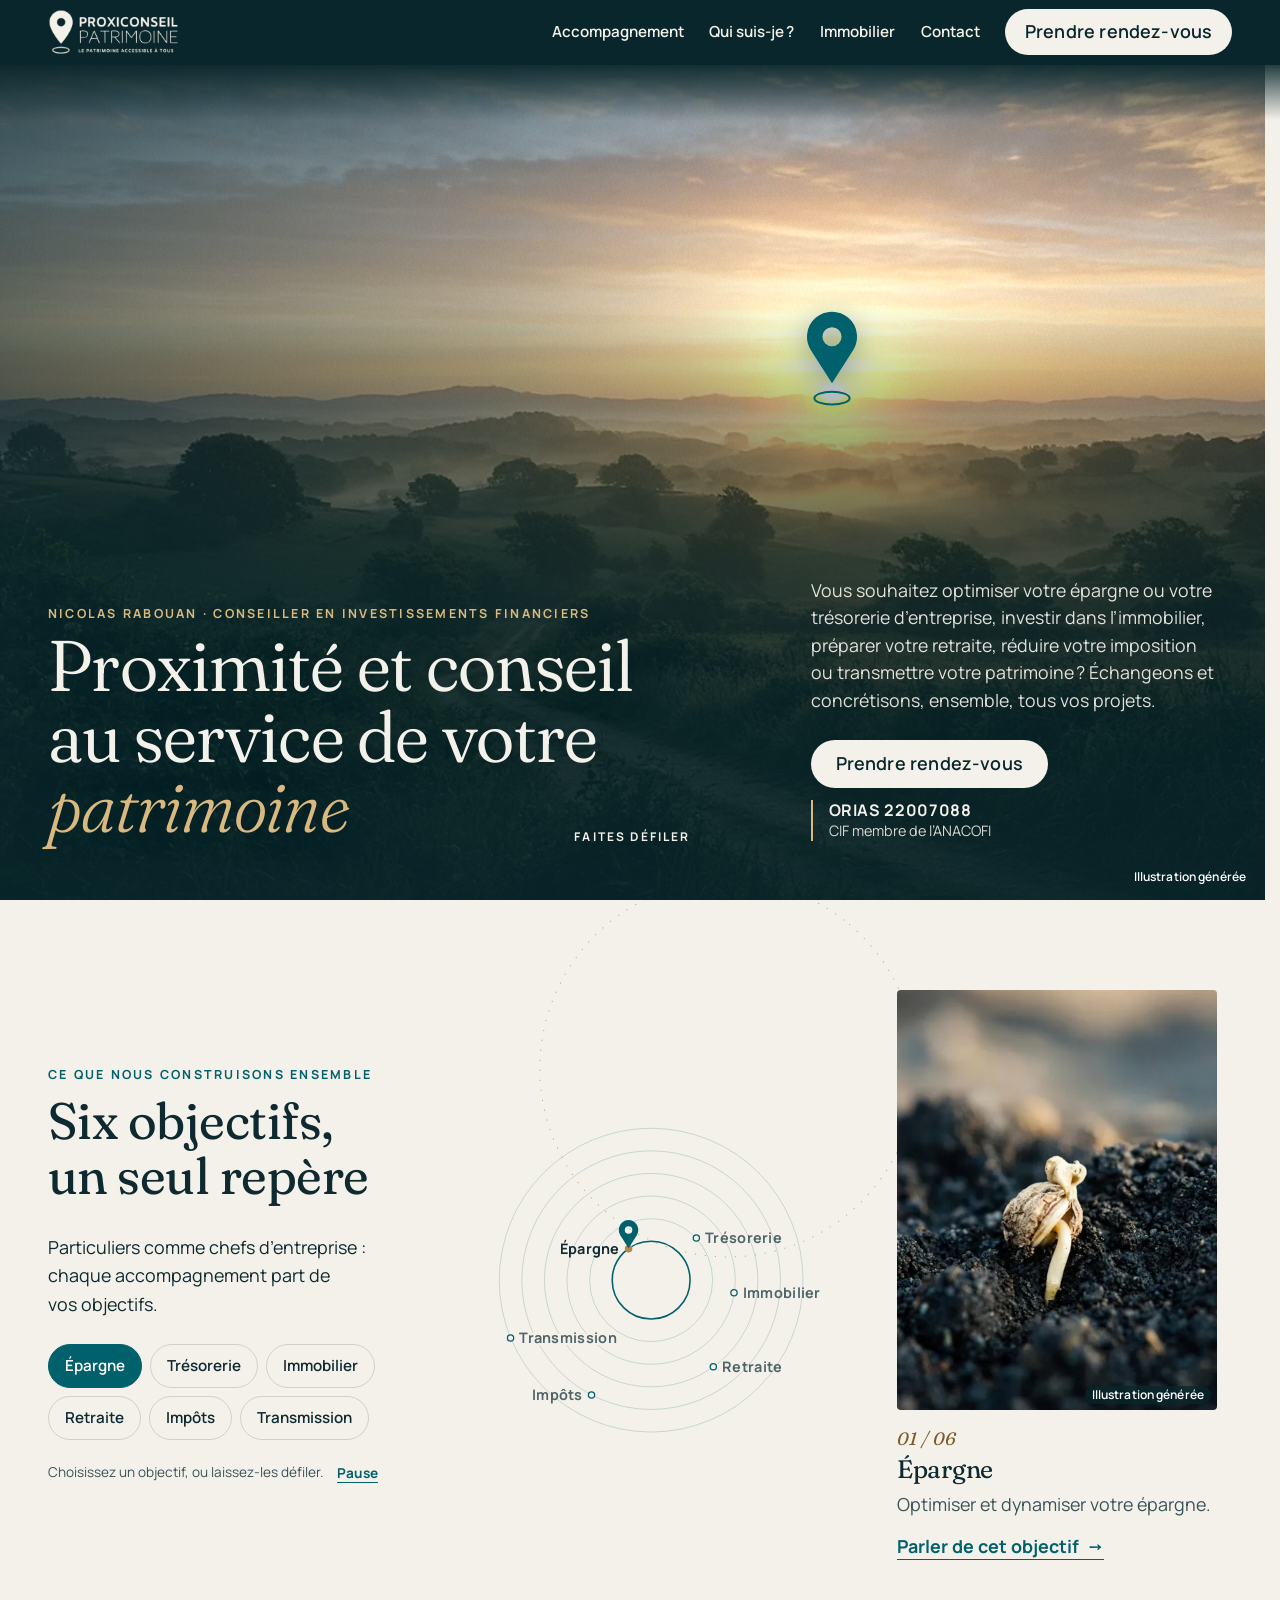
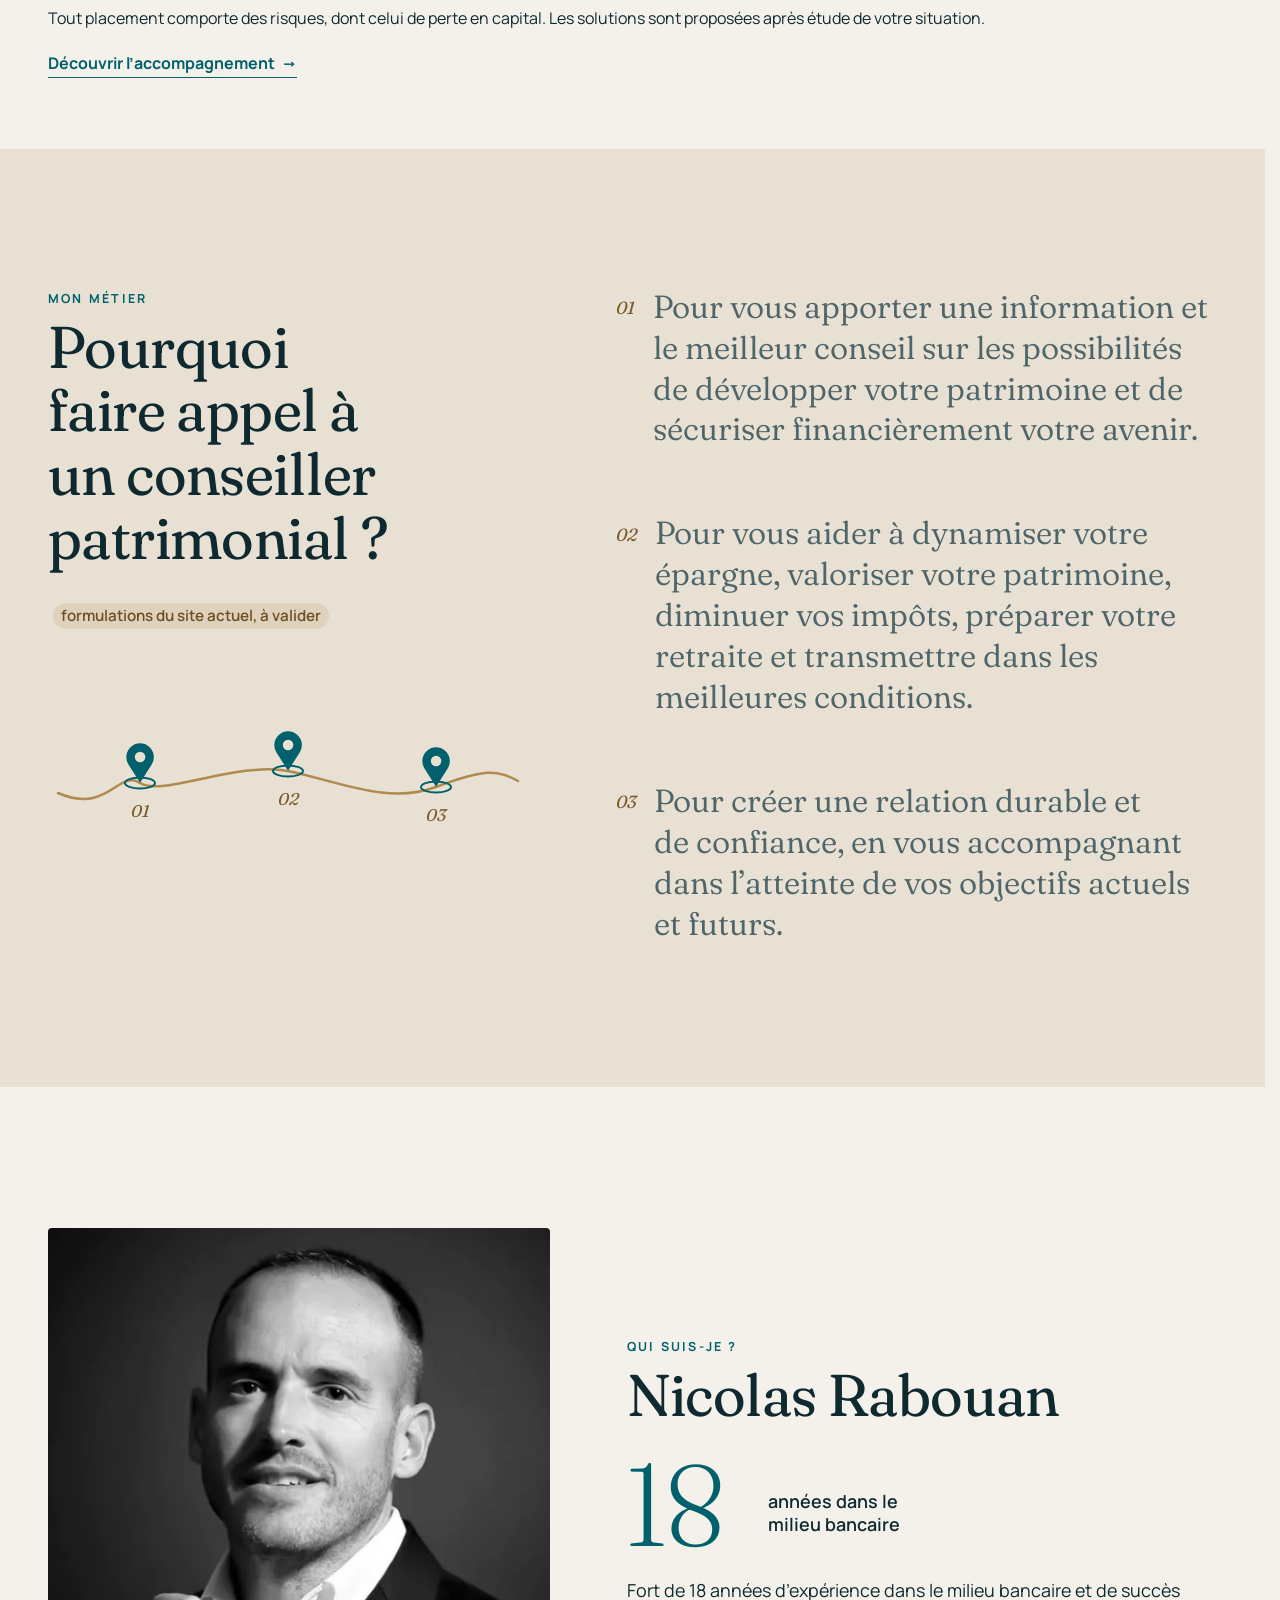
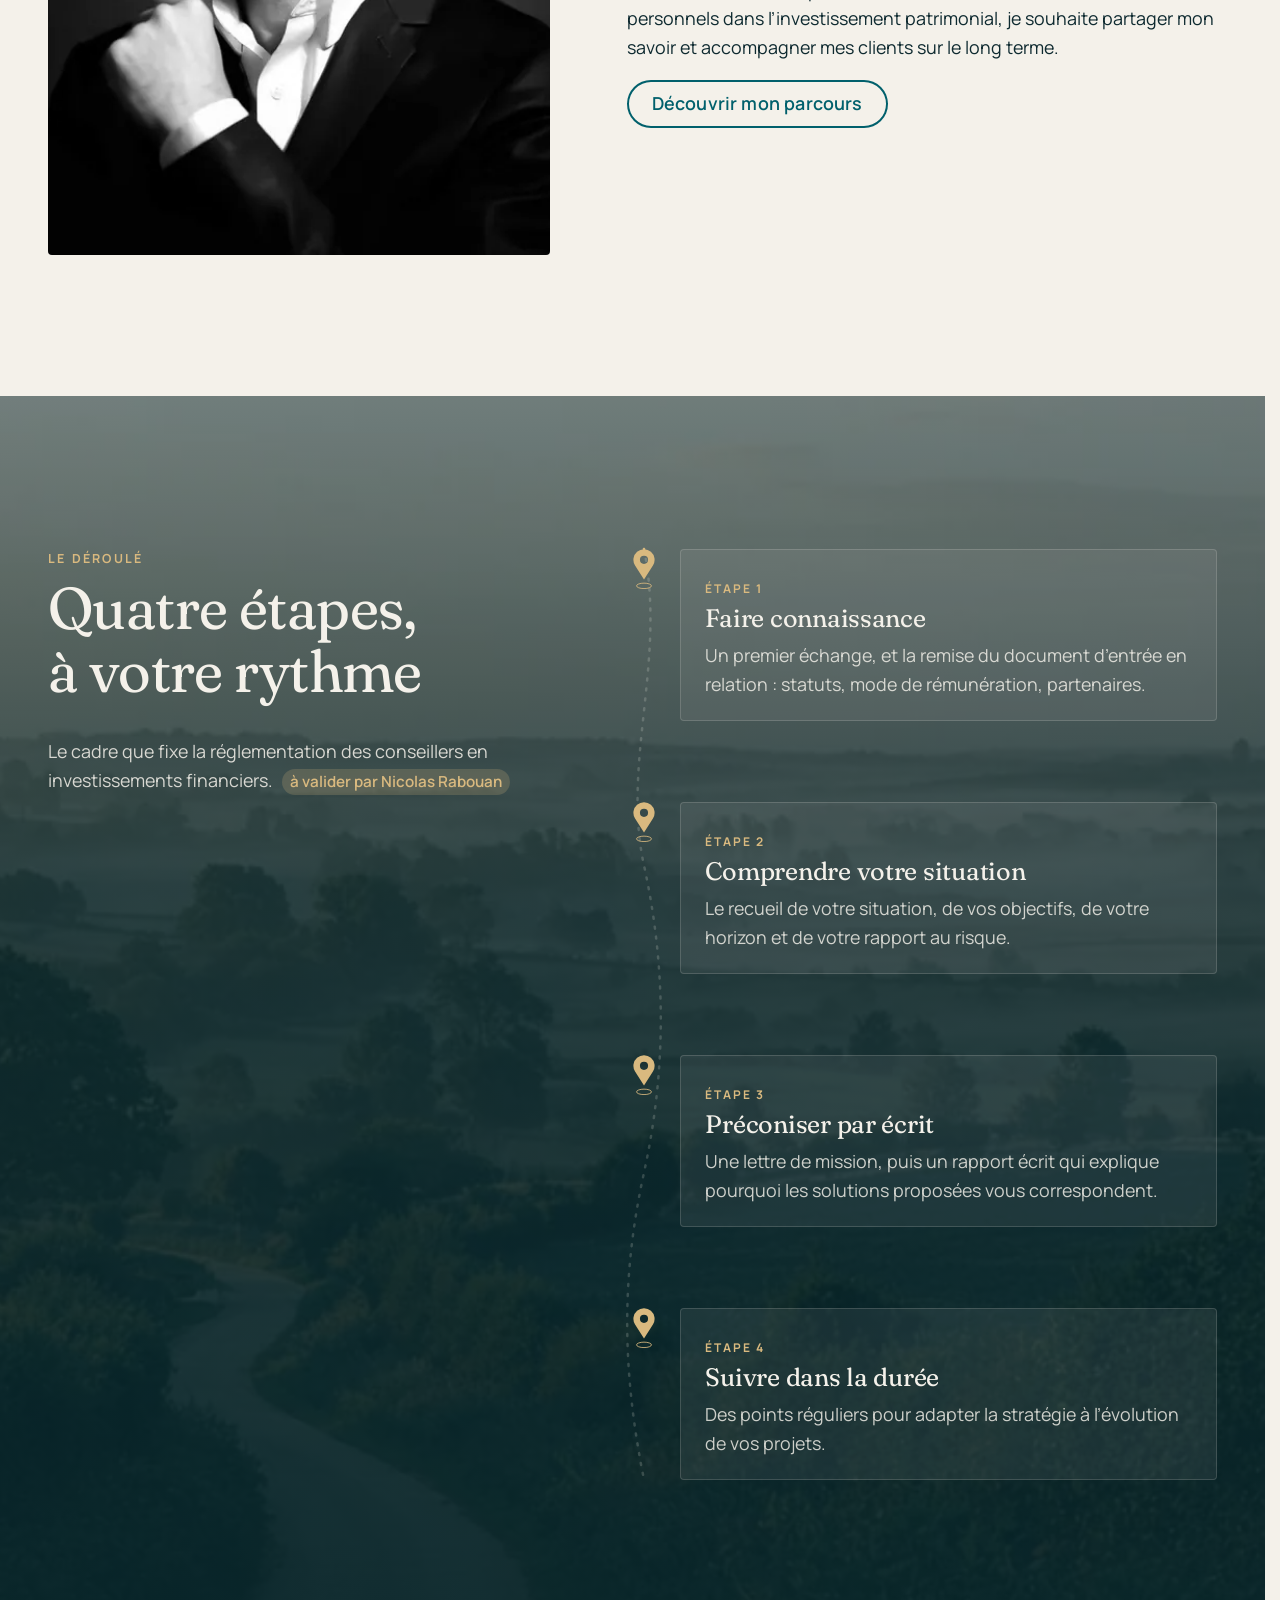
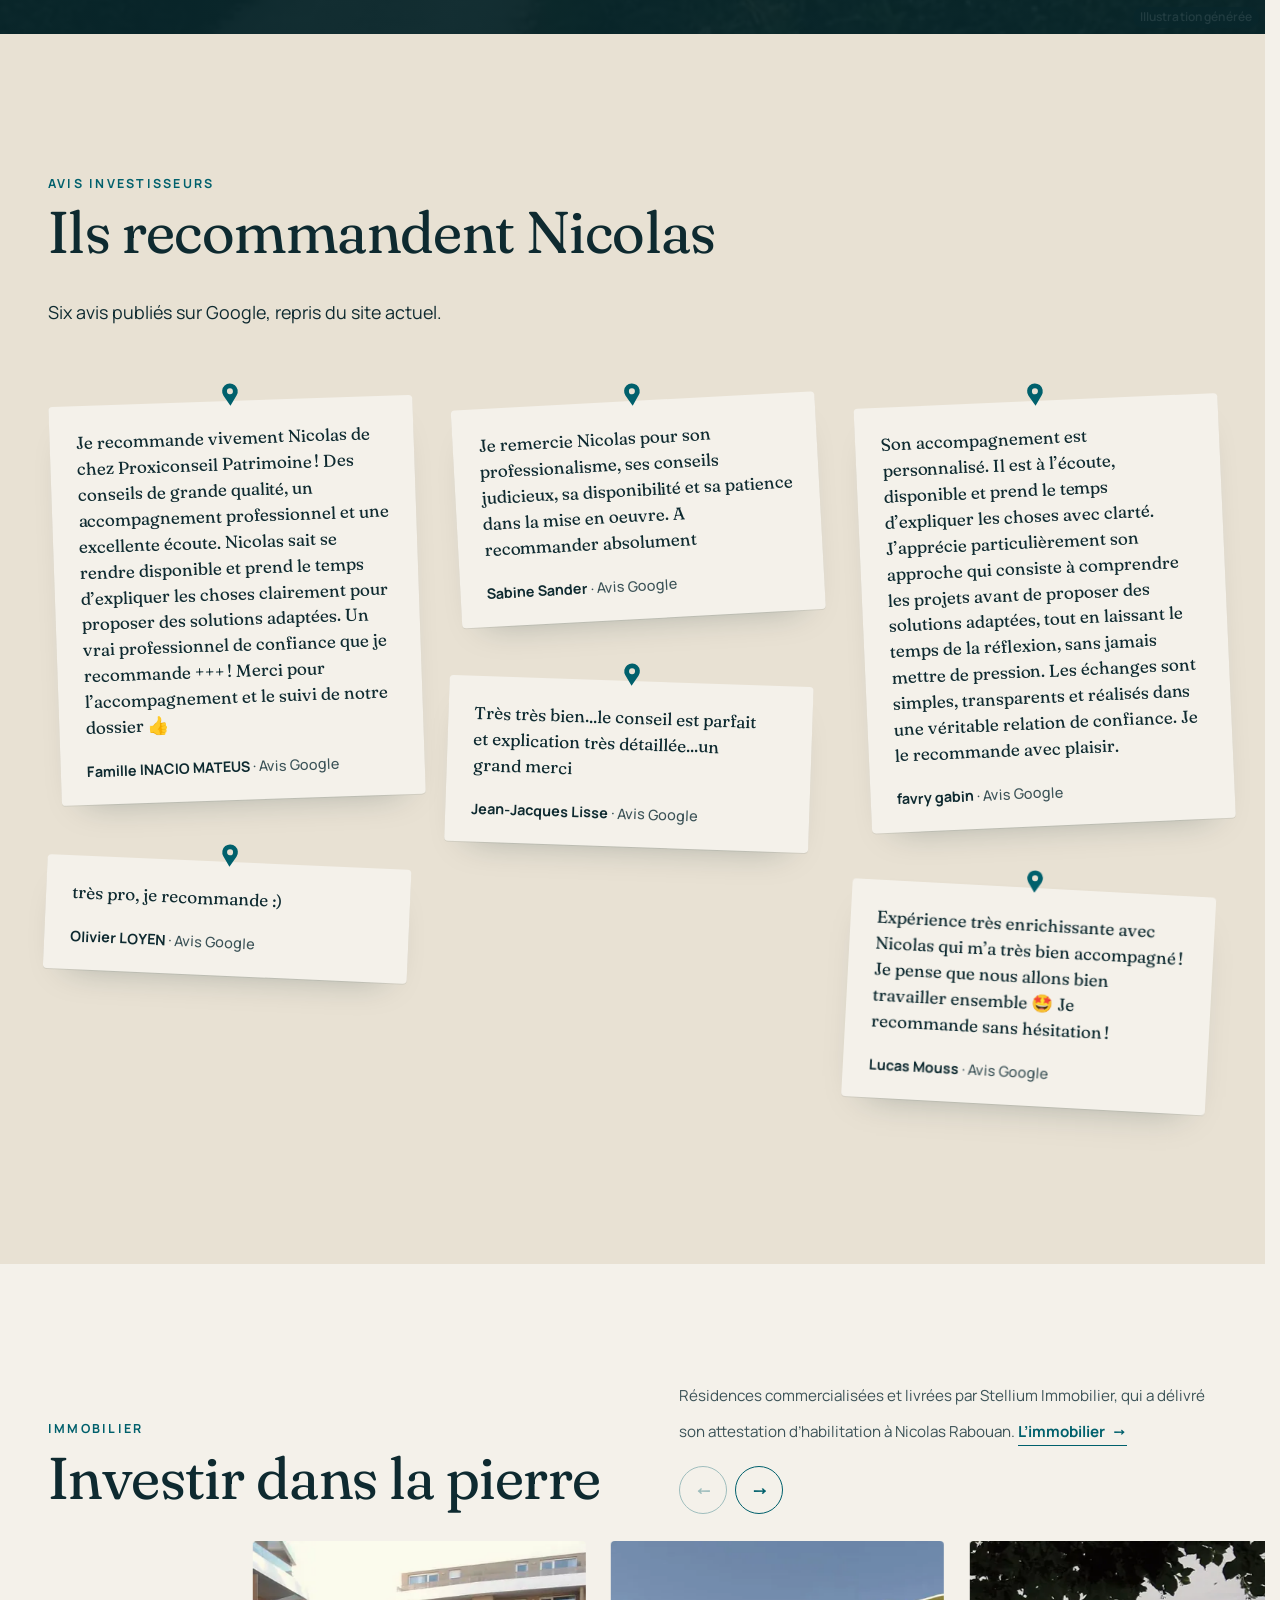
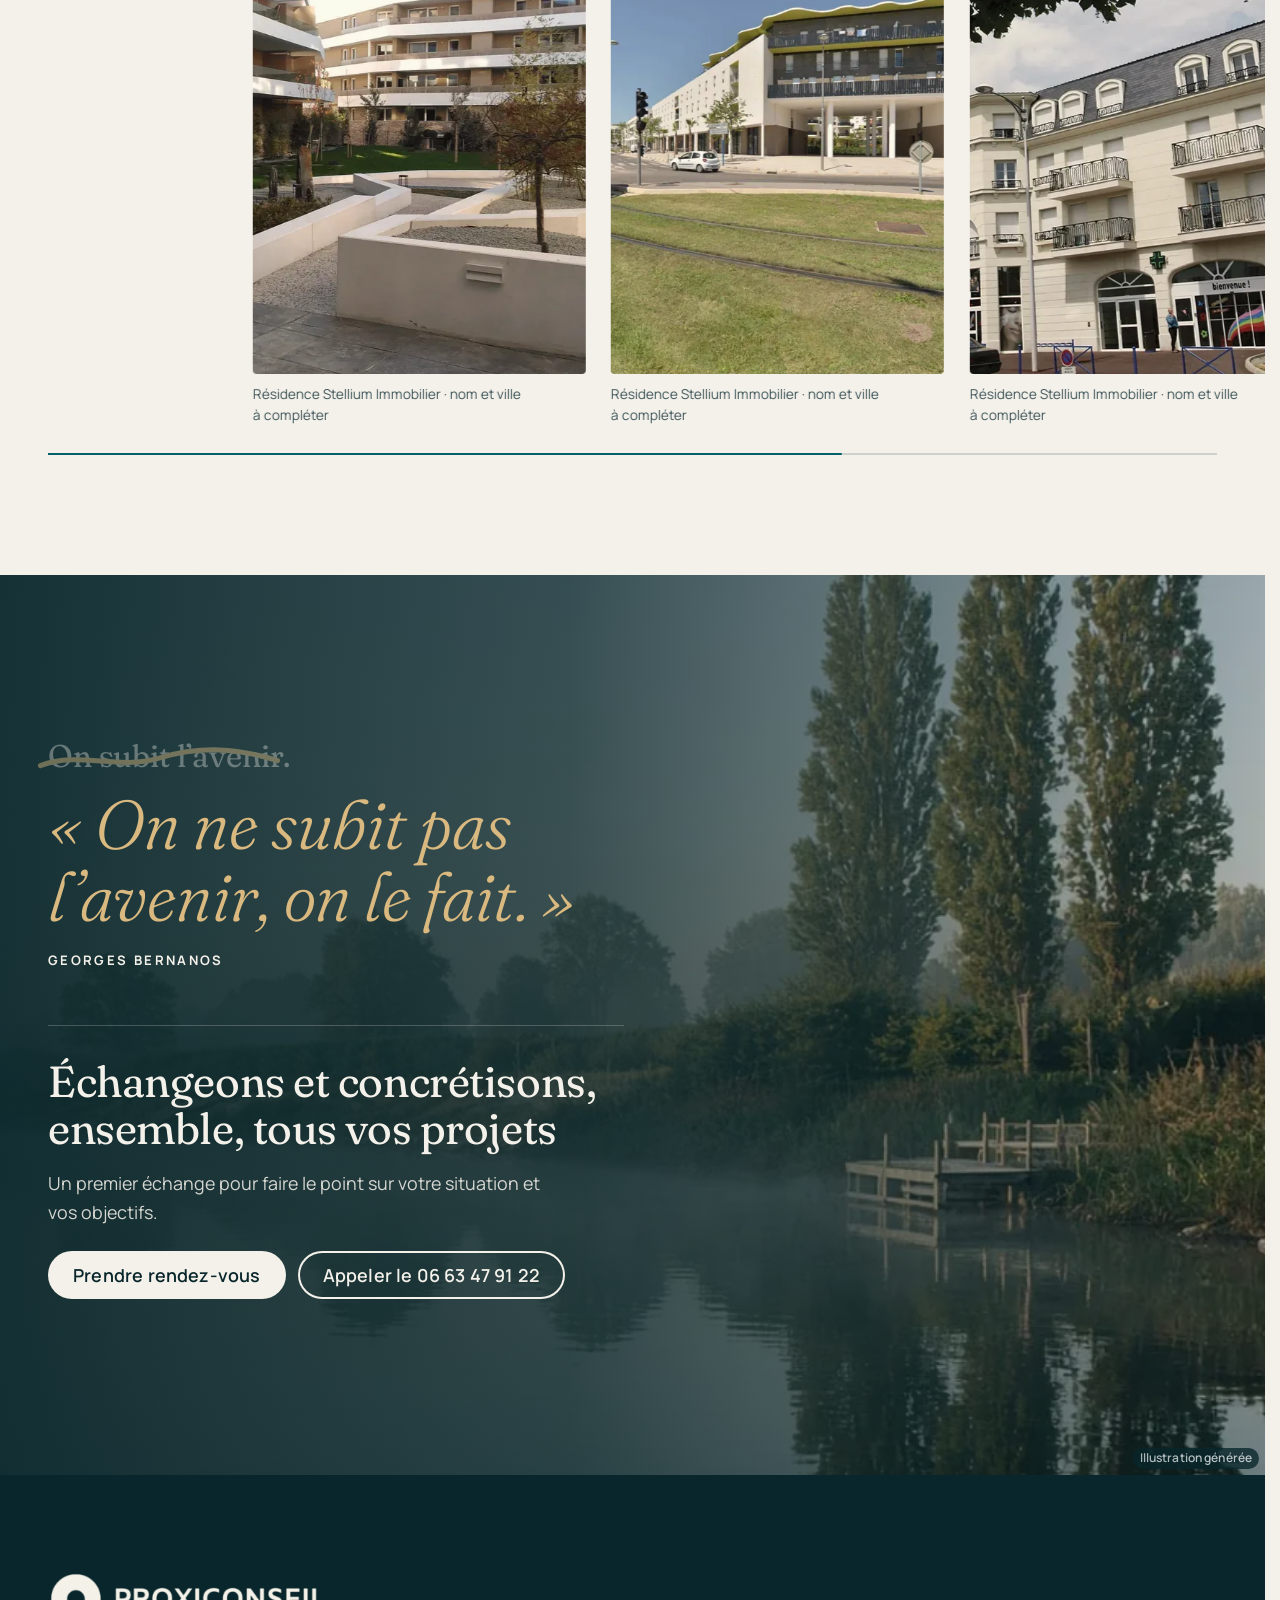
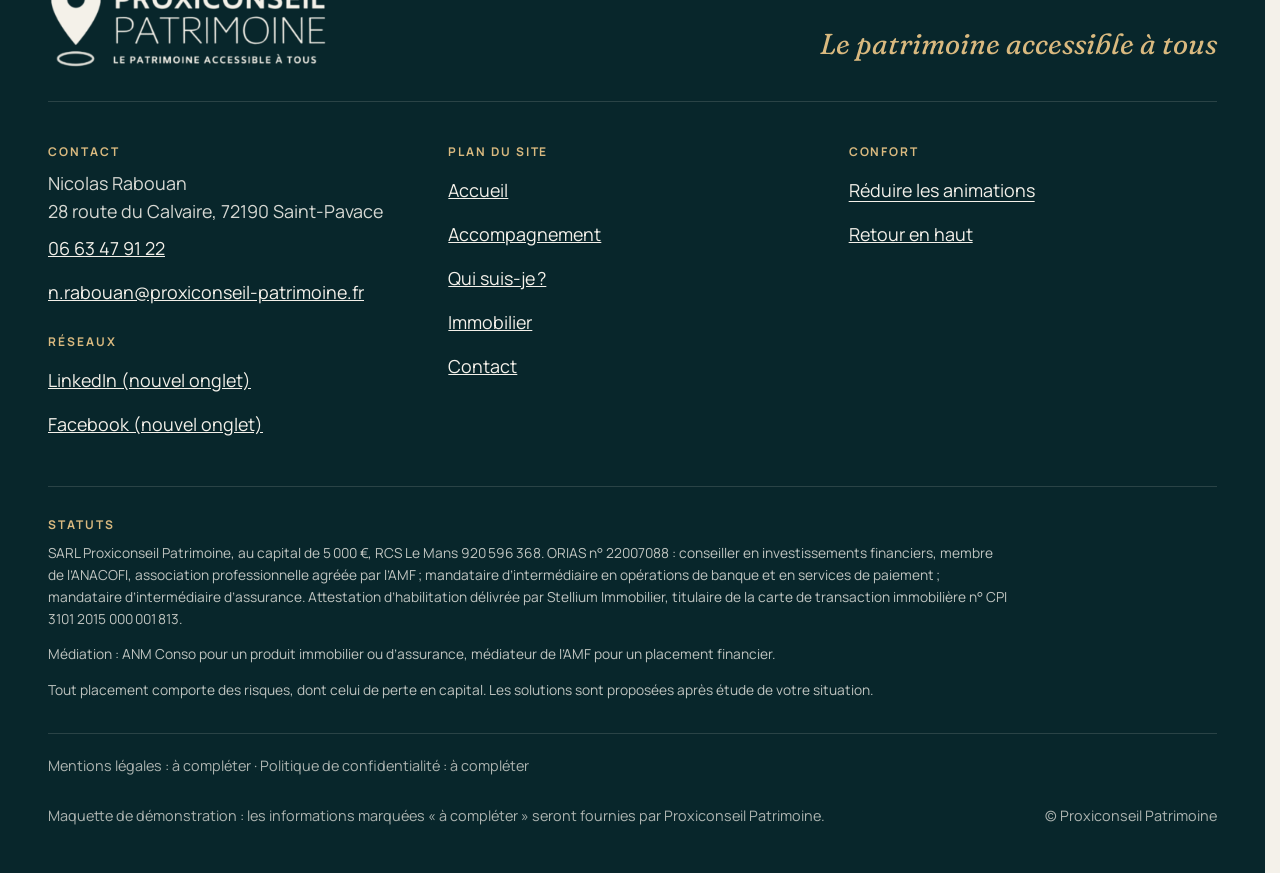
==== commit 403ccafa: "Maquette v3 accueil reorganise boussole des objectifs et bandes a glisser" ====
--- a/index.html
+++ b/index.html
@@ -1,5 +1,5 @@
 <!doctype html>
-<html lang="fr" data-v="2" data-curseur>
+<html lang="fr" data-v="3" data-curseur>
 <head>
 <meta charset="utf-8">
 <meta name="viewport" content="width=device-width, initial-scale=1, viewport-fit=cover">
@@ -41,14 +41,14 @@
 })();</script>
 <link rel="preload" href="/assets/polices/fraunces.woff2" as="font" type="font/woff2" crossorigin>
 <link rel="preload" href="/assets/polices/manrope.woff2" as="font" type="font/woff2" crossorigin>
-<link rel="stylesheet" href="/assets/css/socle.css?v=2">
-<link rel="stylesheet" href="/assets/css/site.css?v=2">
-<link rel="modulepreload" href="/assets/js/site.js?v=2">
-<link rel="modulepreload" href="/assets/js/socle/index.js?v=2">
+<link rel="stylesheet" href="/assets/css/socle.css?v=3">
+<link rel="stylesheet" href="/assets/css/site.css?v=3">
+<link rel="modulepreload" href="/assets/js/site.js?v=3">
+<link rel="modulepreload" href="/assets/js/socle/index.js?v=3">
 <script src="/assets/vendor/gsap.min.js" defer></script>
 <script src="/assets/vendor/ScrollTrigger.min.js" defer></script>
 <script src="/assets/vendor/SplitText.min.js" defer></script>
-<script type="module" src="/assets/js/site.js?v=2"></script>
+<script type="module" src="/assets/js/site.js?v=3"></script>
 <meta name="theme-color" content="#f4f1ea">
 <link rel="icon" href="/assets/images/favicon.svg" type="image/svg+xml">
 <link rel="apple-touch-icon" href="/assets/images/apple-touch-icon.png">
@@ -123,15 +123,18 @@
   </div>
   <a class="hero-defiler" href="#objectifs" data-anime="gsap"><span>Faites défiler</span></a>
 </section>
-<section class="objectifs ecran epingle" id="objectifs" data-objectifs data-entete-cache>
+<section class="objectifs" id="objectifs" data-objectifs>
   <div class="objectifs-grille conteneur">
     <div class="objectifs-tete">
       <p class="surtitre" data-anime>Ce que nous construisons ensemble</p>
       <h2 data-anime="lignes">Six objectifs, un seul repère</h2>
       <p data-anime>Particuliers comme chefs d’entreprise : chaque accompagnement part de vos objectifs.</p>
-      <p class="objectifs-consigne" data-anime>Faites défiler pour parcourir les six objectifs</p>
-    </div>
-    <div class="objectifs-schema"><svg class="anneaux " viewBox="-330 -330 660 660" role="img" aria-label="Six anneaux autour du repère, un objectif sur chacun" data-effet="anneaux-objectifs">
+      <div class="objectifs-choix" role="group" aria-label="Les six objectifs" data-anime="cascade">
+        <button type="button" class="objectif-choix" data-objectif-choix="0" aria-controls="objectif-epargne" aria-pressed="true"><span>Épargne</span><span class="objectif-choix-temps" aria-hidden="true"></span></button><button type="button" class="objectif-choix" data-objectif-choix="1" aria-controls="objectif-tresorerie" aria-pressed="false"><span>Trésorerie</span><span class="objectif-choix-temps" aria-hidden="true"></span></button><button type="button" class="objectif-choix" data-objectif-choix="2" aria-controls="objectif-immobilier" aria-pressed="false"><span>Immobilier</span><span class="objectif-choix-temps" aria-hidden="true"></span></button><button type="button" class="objectif-choix" data-objectif-choix="3" aria-controls="objectif-retraite" aria-pressed="false"><span>Retraite</span><span class="objectif-choix-temps" aria-hidden="true"></span></button><button type="button" class="objectif-choix" data-objectif-choix="4" aria-controls="objectif-impots" aria-pressed="false"><span>Impôts</span><span class="objectif-choix-temps" aria-hidden="true"></span></button><button type="button" class="objectif-choix" data-objectif-choix="5" aria-controls="objectif-transmission" aria-pressed="false"><span>Transmission</span><span class="objectif-choix-temps" aria-hidden="true"></span></button>
+      </div>
+      <p class="objectifs-consigne"><span>Choisissez un objectif, ou laissez-les défiler.</span> <button type="button" class="objectifs-pause" data-objectifs-pause aria-pressed="false" data-pause="Pause" data-lecture="Lecture">Pause</button></p>
+    </div>
+    <div class="objectifs-schema" data-visuel><svg class="anneaux " viewBox="-330 -330 660 660" role="img" aria-label="Six anneaux autour du repère, un objectif sur chacun" data-effet="anneaux-objectifs">
   <g class="anneau" data-i="0" data-cle="epargne">
       <circle class="anneau-cercle" r="62" fill="none"/>
       <circle class="anneau-point" cx="-36" cy="-50" r="5" data-repere/>
@@ -158,104 +161,74 @@
       <text class="anneau-nom" x="-210" y="100" text-anchor="start">Transmission</text>
     </g>
   <circle class="anneaux-deco" r="300" fill="none"/>
-  <g class="anneaux-repere" transform="translate(-16 -46) scale(.25)"><path fill="currentColor" fill-rule="evenodd" d="M11.26 97.53A62.5 62.5 0 1 1 116.74 97.53L64 180.5ZM88 64A24 24 0 1 0 40 64A24 24 0 1 0 88 64Z"/></g>
+  <g class="anneaux-curseur"><circle class="anneaux-onde" r="14" fill="none"/><g class="anneaux-saut"><g class="anneaux-repere" transform="translate(-16 -46) scale(.25)"><path fill="currentColor" fill-rule="evenodd" d="M11.26 97.53A62.5 62.5 0 1 1 116.74 97.53L64 180.5ZM88 64A24 24 0 1 0 40 64A24 24 0 1 0 88 64Z"/></g></g></g>
 </svg></div>
-    <ol class="objectifs-liste">
-      <li class="objectif" data-i="0" id="objectif-epargne">
+    <ol class="objectifs-liste" aria-live="off">
+      <li class="objectif actif" data-i="0" id="objectif-epargne">
         <figure class="media objectif-media" data-grok style="--cadrage:50% 55%">
   <picture>
-    <img src="/assets/images/grok/objectif-epargne-784.webp" srcset="/assets/images/grok/objectif-epargne-480.webp 480w, /assets/images/grok/objectif-epargne-640.webp 640w, /assets/images/grok/objectif-epargne-784.webp 784w" sizes="(max-width: 760px) 34vw, 30vw" alt="Graine qui germe dans une terre sombre" width="784" height="980" loading="lazy" decoding="async">
-  </picture><figcaption class="mention-ia">Illustration générée</figcaption>
-</figure>
-        <div class="objectif-texte"><span class="objectif-num">01</span><h3>Épargne</h3><p>Optimiser et dynamiser votre épargne.</p></div>
+    <img src="/assets/images/grok/objectif-epargne-784.webp" srcset="/assets/images/grok/objectif-epargne-480.webp 480w, /assets/images/grok/objectif-epargne-640.webp 640w, /assets/images/grok/objectif-epargne-784.webp 784w" sizes="(max-width: 760px) 90vw, 30vw" alt="Graine qui germe dans une terre sombre" width="784" height="980" loading="lazy" decoding="async">
+  </picture><figcaption class="mention-ia">Illustration générée</figcaption>
+</figure>
+        <div class="objectif-texte"><span class="objectif-num">01 / 06</span><h3>Épargne</h3><p>Optimiser et dynamiser votre épargne.</p><a href="/contact?sujet=epargne#rendez-vous" class="lien-fleche" data-libelle="Contact">Parler de cet objectif</a></div>
       </li><li class="objectif" data-i="1" id="objectif-tresorerie">
         <figure class="media objectif-media" data-grok style="--cadrage:50% 50%">
   <picture>
-    <img src="/assets/images/grok/objectif-tresorerie-784.webp" srcset="/assets/images/grok/objectif-tresorerie-480.webp 480w, /assets/images/grok/objectif-tresorerie-640.webp 640w, /assets/images/grok/objectif-tresorerie-784.webp 784w" sizes="(max-width: 760px) 34vw, 30vw" alt="Atelier d’une petite entreprise, vide, au petit matin" width="784" height="980" loading="lazy" decoding="async">
-  </picture><figcaption class="mention-ia">Illustration générée</figcaption>
-</figure>
-        <div class="objectif-texte"><span class="objectif-num">02</span><h3>Trésorerie d’entreprise</h3><p>Optimiser la trésorerie de votre entreprise.</p></div>
+    <img src="/assets/images/grok/objectif-tresorerie-784.webp" srcset="/assets/images/grok/objectif-tresorerie-480.webp 480w, /assets/images/grok/objectif-tresorerie-640.webp 640w, /assets/images/grok/objectif-tresorerie-784.webp 784w" sizes="(max-width: 760px) 90vw, 30vw" alt="Atelier d’une petite entreprise, vide, au petit matin" width="784" height="980" loading="lazy" decoding="async">
+  </picture><figcaption class="mention-ia">Illustration générée</figcaption>
+</figure>
+        <div class="objectif-texte"><span class="objectif-num">02 / 06</span><h3>Trésorerie d’entreprise</h3><p>Optimiser la trésorerie de votre entreprise.</p><a href="/contact?sujet=tresorerie#rendez-vous" class="lien-fleche" data-libelle="Contact">Parler de cet objectif</a></div>
       </li><li class="objectif" data-i="2" id="objectif-immobilier">
         <figure class="media objectif-media" data-grok style="--cadrage:50% 45%">
   <picture>
-    <img src="/assets/images/grok/objectif-immobilier-784.webp" srcset="/assets/images/grok/objectif-immobilier-480.webp 480w, /assets/images/grok/objectif-immobilier-640.webp 640w, /assets/images/grok/objectif-immobilier-784.webp 784w" sizes="(max-width: 760px) 34vw, 30vw" alt="Façade de maison de ville en tuffeau aux volets gris clair" width="784" height="980" loading="lazy" decoding="async">
-  </picture><figcaption class="mention-ia">Illustration générée</figcaption>
-</figure>
-        <div class="objectif-texte"><span class="objectif-num">03</span><h3>Immobilier</h3><p>Investir dans l’immobilier et valoriser votre patrimoine.</p></div>
+    <img src="/assets/images/grok/objectif-immobilier-784.webp" srcset="/assets/images/grok/objectif-immobilier-480.webp 480w, /assets/images/grok/objectif-immobilier-640.webp 640w, /assets/images/grok/objectif-immobilier-784.webp 784w" sizes="(max-width: 760px) 90vw, 30vw" alt="Façade de maison de ville en tuffeau aux volets gris clair" width="784" height="980" loading="lazy" decoding="async">
+  </picture><figcaption class="mention-ia">Illustration générée</figcaption>
+</figure>
+        <div class="objectif-texte"><span class="objectif-num">03 / 06</span><h3>Immobilier</h3><p>Investir dans l’immobilier et valoriser votre patrimoine.</p><a href="/contact?sujet=immobilier#rendez-vous" class="lien-fleche" data-libelle="Contact">Parler de cet objectif</a></div>
       </li><li class="objectif" data-i="3" id="objectif-retraite">
         <figure class="media objectif-media" data-grok style="--cadrage:50% 60%">
   <picture>
-    <img src="/assets/images/grok/objectif-retraite-784.webp" srcset="/assets/images/grok/objectif-retraite-480.webp 480w, /assets/images/grok/objectif-retraite-640.webp 640w, /assets/images/grok/objectif-retraite-784.webp 784w" sizes="(max-width: 760px) 34vw, 30vw" alt="Chaise de jardin en bois sous un vieux pommier" width="784" height="980" loading="lazy" decoding="async">
-  </picture><figcaption class="mention-ia">Illustration générée</figcaption>
-</figure>
-        <div class="objectif-texte"><span class="objectif-num">04</span><h3>Retraite</h3><p>Préparer votre retraite.</p></div>
+    <img src="/assets/images/grok/objectif-retraite-784.webp" srcset="/assets/images/grok/objectif-retraite-480.webp 480w, /assets/images/grok/objectif-retraite-640.webp 640w, /assets/images/grok/objectif-retraite-784.webp 784w" sizes="(max-width: 760px) 90vw, 30vw" alt="Chaise de jardin en bois sous un vieux pommier" width="784" height="980" loading="lazy" decoding="async">
+  </picture><figcaption class="mention-ia">Illustration générée</figcaption>
+</figure>
+        <div class="objectif-texte"><span class="objectif-num">04 / 06</span><h3>Retraite</h3><p>Préparer votre retraite.</p><a href="/contact?sujet=retraite#rendez-vous" class="lien-fleche" data-libelle="Contact">Parler de cet objectif</a></div>
       </li><li class="objectif" data-i="4" id="objectif-impots">
         <figure class="media objectif-media" data-grok style="--cadrage:50% 55%">
   <picture>
-    <img src="/assets/images/grok/objectif-impots-784.webp" srcset="/assets/images/grok/objectif-impots-480.webp 480w, /assets/images/grok/objectif-impots-640.webp 640w, /assets/images/grok/objectif-impots-784.webp 784w" sizes="(max-width: 760px) 34vw, 30vw" alt="Dossier fermé par une sangle sous une lampe de bureau en laiton" width="784" height="980" loading="lazy" decoding="async">
-  </picture><figcaption class="mention-ia">Illustration générée</figcaption>
-</figure>
-        <div class="objectif-texte"><span class="objectif-num">05</span><h3>Impôts</h3><p>Réduire votre imposition, à titre privé comme professionnel.</p></div>
+    <img src="/assets/images/grok/objectif-impots-784.webp" srcset="/assets/images/grok/objectif-impots-480.webp 480w, /assets/images/grok/objectif-impots-640.webp 640w, /assets/images/grok/objectif-impots-784.webp 784w" sizes="(max-width: 760px) 90vw, 30vw" alt="Dossier fermé par une sangle sous une lampe de bureau en laiton" width="784" height="980" loading="lazy" decoding="async">
+  </picture><figcaption class="mention-ia">Illustration générée</figcaption>
+</figure>
+        <div class="objectif-texte"><span class="objectif-num">05 / 06</span><h3>Impôts</h3><p>Réduire votre imposition, à titre privé comme professionnel.</p><a href="/contact?sujet=impots#rendez-vous" class="lien-fleche" data-libelle="Contact">Parler de cet objectif</a></div>
       </li><li class="objectif" data-i="5" id="objectif-transmission">
         <figure class="media objectif-media" data-grok style="--cadrage:50% 55%">
   <picture>
-    <img src="/assets/images/grok/objectif-transmission-784.webp" srcset="/assets/images/grok/objectif-transmission-480.webp 480w, /assets/images/grok/objectif-transmission-640.webp 640w, /assets/images/grok/objectif-transmission-784.webp 784w" sizes="(max-width: 760px) 34vw, 30vw" alt="Clé ancienne posée sur un buffet en noyer" width="784" height="980" loading="lazy" decoding="async">
-  </picture><figcaption class="mention-ia">Illustration générée</figcaption>
-</figure>
-        <div class="objectif-texte"><span class="objectif-num">06</span><h3>Transmission</h3><p>Transmettre efficacement votre patrimoine immobilier et financier.</p></div>
+    <img src="/assets/images/grok/objectif-transmission-784.webp" srcset="/assets/images/grok/objectif-transmission-480.webp 480w, /assets/images/grok/objectif-transmission-640.webp 640w, /assets/images/grok/objectif-transmission-784.webp 784w" sizes="(max-width: 760px) 90vw, 30vw" alt="Clé ancienne posée sur un buffet en noyer" width="784" height="980" loading="lazy" decoding="async">
+  </picture><figcaption class="mention-ia">Illustration générée</figcaption>
+</figure>
+        <div class="objectif-texte"><span class="objectif-num">06 / 06</span><h3>Transmission</h3><p>Transmettre efficacement votre patrimoine immobilier et financier.</p><a href="/contact?sujet=transmission#rendez-vous" class="lien-fleche" data-libelle="Contact">Parler de cet objectif</a></div>
       </li>
     </ol>
   </div>
   <p class="objectifs-pied conteneur"><span class="objectifs-risque">Tout placement comporte des risques, dont celui de perte en capital. Les solutions sont proposées après étude de votre situation.</span> <a href="/accompagnement" class="lien-fleche" data-libelle="Accompagnement">Découvrir l’accompagnement</a></p>
 </section>
 <section class="raisons" id="raisons">
-  <figure class="media raisons-media" data-grok data-fx="zoom" data-fx-force="16" style="--cadrage:45% 88%">
-  <picture>
-    <img src="/assets/images/grok/raisons-bureau-1280.webp" srcset="/assets/images/grok/raisons-bureau-640.webp 640w, /assets/images/grok/raisons-bureau-1280.webp 1280w, /assets/images/grok/raisons-bureau-1752.webp 1752w" sizes="(max-width: 760px) 100vw, 50vw" alt="Bureau de conseil vide en fin d’après-midi, deux chaises face à face" width="1280" height="854" loading="lazy" decoding="async">
-  </picture><figcaption class="mention-ia">Illustration générée</figcaption>
-</figure>
-  <div class="raisons-texte conteneur">
-    <p class="surtitre" data-anime>Mon métier</p>
-    <h2 data-anime="lignes">Pourquoi faire appel à un conseiller patrimonial ?</h2>
-    <p class="raisons-note" data-anime><span class="a-valider">formulations du site actuel, à valider</span></p>
+  <div class="raisons-grille conteneur">
+    <div class="raisons-tete">
+      <p class="surtitre" data-anime>Mon métier</p>
+      <h2 data-anime="lignes">Pourquoi faire appel à un conseiller patrimonial ?</h2>
+      <p class="raisons-note" data-anime><span class="a-valider">formulations du site actuel, à valider</span></p>
+      <svg class="raisons-chemin" viewBox="0 0 480 170" aria-hidden="true" data-effet="reperes-raisons" data-visuel>
+        <path class="raisons-trace-fond" d="M10 128 C 60 150, 70 104, 92 118 S 190 96, 240 106 S 340 140, 388 122 S 450 104, 470 116"/>
+        <path class="raisons-trace" pathLength="1" d="M10 128 C 60 150, 70 104, 92 118 S 190 96, 240 106 S 340 140, 388 122 S 450 104, 470 116"/>
+        <g class="raisons-repere" data-i="0" transform="translate(92 118)"><ellipse class="raisons-ombre" rx="15" ry="5.5"/><g class="raisons-pin"><g transform="translate(-14 -40) scale(.22)"><path fill="currentColor" fill-rule="evenodd" d="M11.26 97.53A62.5 62.5 0 1 1 116.74 97.53L64 180.5ZM88 64A24 24 0 1 0 40 64A24 24 0 1 0 88 64Z"/></g></g><text class="raisons-n" y="34" text-anchor="middle">01</text></g><g class="raisons-repere" data-i="1" transform="translate(240 106)"><ellipse class="raisons-ombre" rx="15" ry="5.5"/><g class="raisons-pin"><g transform="translate(-14 -40) scale(.22)"><path fill="currentColor" fill-rule="evenodd" d="M11.26 97.53A62.5 62.5 0 1 1 116.74 97.53L64 180.5ZM88 64A24 24 0 1 0 40 64A24 24 0 1 0 88 64Z"/></g></g><text class="raisons-n" y="34" text-anchor="middle">02</text></g><g class="raisons-repere" data-i="2" transform="translate(388 122)"><ellipse class="raisons-ombre" rx="15" ry="5.5"/><g class="raisons-pin"><g transform="translate(-14 -40) scale(.22)"><path fill="currentColor" fill-rule="evenodd" d="M11.26 97.53A62.5 62.5 0 1 1 116.74 97.53L64 180.5ZM88 64A24 24 0 1 0 40 64A24 24 0 1 0 88 64Z"/></g></g><text class="raisons-n" y="34" text-anchor="middle">03</text></g>
+      </svg>
+    </div>
     <ol class="raisons-liste">
-      <li><span class="raisons-num" aria-hidden="true">01</span><p class="manifeste" data-effet="manifeste">Pour vous apporter une information et le meilleur conseil sur les possibilités de développer votre patrimoine et de sécuriser financièrement votre avenir.</p></li>
-      <li><span class="raisons-num" aria-hidden="true">02</span><p class="manifeste" data-effet="manifeste">Pour vous aider à dynamiser votre épargne, valoriser votre patrimoine, diminuer vos impôts, préparer votre retraite et transmettre dans les meilleures conditions.</p></li>
-      <li><span class="raisons-num" aria-hidden="true">03</span><p class="manifeste" data-effet="manifeste">Pour créer une relation durable et de confiance, en vous accompagnant dans l’atteinte de vos objectifs actuels et futurs.</p></li>
+      <li data-i="0"><span class="raisons-num" aria-hidden="true">01</span><p class="manifeste" data-effet="manifeste">Pour vous apporter une information et le meilleur conseil sur les possibilités de développer votre patrimoine et de sécuriser financièrement votre avenir.</p></li>
+      <li data-i="1"><span class="raisons-num" aria-hidden="true">02</span><p class="manifeste" data-effet="manifeste">Pour vous aider à dynamiser votre épargne, valoriser votre patrimoine, diminuer vos impôts, préparer votre retraite et transmettre dans les meilleures conditions.</p></li>
+      <li data-i="2"><span class="raisons-num" aria-hidden="true">03</span><p class="manifeste" data-effet="manifeste">Pour créer une relation durable et de confiance, en vous accompagnant dans l’atteinte de vos objectifs actuels et futurs.</p></li>
     </ol>
   </div>
-</section>
-<section class="deroule" id="deroule">
-  <figure class="media deroule-fond" data-grok data-fx="parallaxe" data-fx-force="12" style="--cadrage:50% 60%">
-  <picture>
-    <img src="/assets/images/grok/deroule-chemin-1280.webp" srcset="/assets/images/grok/deroule-chemin-640.webp 640w, /assets/images/grok/deroule-chemin-1280.webp 1280w, /assets/images/grok/deroule-chemin-1752.webp 1752w" sizes="100vw" alt="Quatre étapes, à votre rythme" width="1280" height="720" loading="lazy" decoding="async">
-  </picture><figcaption class="mention-ia">Illustration générée</figcaption>
-</figure>
-  <div class="deroule-contenu conteneur">
-    <div class="deroule-tete">
-      <p class="surtitre" data-anime>Le déroulé</p>
-      <h2 data-anime="lignes">Quatre étapes, à votre rythme</h2>
-      <p data-anime>Le cadre que fixe la réglementation des conseillers en investissements financiers. <span class="a-valider">à valider par Nicolas Rabouan</span></p>
-    </div>
-    <div class="itineraire" data-effet="itineraire-etapes">
-      <svg class="itineraire-trace" viewBox="0 0 100 1000" preserveAspectRatio="none" aria-hidden="true"><path class="itineraire-fond" d="M50 0 C 90 120, 10 230, 50 340 S 90 560, 50 670 S 10 880, 50 1000"/><path class="itineraire-chemin" d="M50 0 C 90 120, 10 230, 50 340 S 90 560, 50 670 S 10 880, 50 1000"/></svg>
-      <ol class="itineraire-etapes">
-        <li class="etape" data-i="0"><span class="etape-repere" aria-hidden="true"><svg class="repere etape-pin" viewBox="0 0 128 236" aria-hidden="true" focusable="false"><g class="repere-corps"><path fill="currentColor" fill-rule="evenodd" d="M11.26 97.53A62.5 62.5 0 1 1 116.74 97.53L64 180.5ZM88 64A24 24 0 1 0 40 64A24 24 0 1 0 88 64Z"/></g><ellipse class="repere-ombre" cx="64" cy="217.5" rx="44" ry="16" fill="none" stroke="currentColor" stroke-width="5"/></svg></span><div class="etape-carte"><span class="etape-num">Étape 1</span><h3>Faire connaissance</h3><p>Un premier échange, et la remise du document d’entrée en relation : statuts, mode de rémunération, partenaires.</p></div></li><li class="etape" data-i="1"><span class="etape-repere" aria-hidden="true"><svg class="repere etape-pin" viewBox="0 0 128 236" aria-hidden="true" focusable="false"><g class="repere-corps"><path fill="currentColor" fill-rule="evenodd" d="M11.26 97.53A62.5 62.5 0 1 1 116.74 97.53L64 180.5ZM88 64A24 24 0 1 0 40 64A24 24 0 1 0 88 64Z"/></g><ellipse class="repere-ombre" cx="64" cy="217.5" rx="44" ry="16" fill="none" stroke="currentColor" stroke-width="5"/></svg></span><div class="etape-carte"><span class="etape-num">Étape 2</span><h3>Comprendre votre situation</h3><p>Le recueil de votre situation, de vos objectifs, de votre horizon et de votre rapport au risque.</p></div></li><li class="etape" data-i="2"><span class="etape-repere" aria-hidden="true"><svg class="repere etape-pin" viewBox="0 0 128 236" aria-hidden="true" focusable="false"><g class="repere-corps"><path fill="currentColor" fill-rule="evenodd" d="M11.26 97.53A62.5 62.5 0 1 1 116.74 97.53L64 180.5ZM88 64A24 24 0 1 0 40 64A24 24 0 1 0 88 64Z"/></g><ellipse class="repere-ombre" cx="64" cy="217.5" rx="44" ry="16" fill="none" stroke="currentColor" stroke-width="5"/></svg></span><div class="etape-carte"><span class="etape-num">Étape 3</span><h3>Préconiser par écrit</h3><p>Une lettre de mission, puis un rapport écrit qui explique pourquoi les solutions proposées vous correspondent.</p></div></li><li class="etape" data-i="3"><span class="etape-repere" aria-hidden="true"><svg class="repere etape-pin" viewBox="0 0 128 236" aria-hidden="true" focusable="false"><g class="repere-corps"><path fill="currentColor" fill-rule="evenodd" d="M11.26 97.53A62.5 62.5 0 1 1 116.74 97.53L64 180.5ZM88 64A24 24 0 1 0 40 64A24 24 0 1 0 88 64Z"/></g><ellipse class="repere-ombre" cx="64" cy="217.5" rx="44" ry="16" fill="none" stroke="currentColor" stroke-width="5"/></svg></span><div class="etape-carte"><span class="etape-num">Étape 4</span><h3>Suivre dans la durée</h3><p>Des points réguliers pour adapter la stratégie à l’évolution de vos projets.</p></div></li>
-      </ol>
-    </div>
-  </div>
-</section>
-<section class="citation" id="citation">
-  <figure class="media citation-fond" data-grok data-fx="zoom" data-fx-force="14" style="--cadrage:50% 50%">
-  <picture>
-    <img src="/assets/images/grok/citation-horizon-1280.webp" srcset="/assets/images/grok/citation-horizon-640.webp 640w, /assets/images/grok/citation-horizon-1280.webp 1280w, /assets/images/grok/citation-horizon-1752.webp 1752w" sizes="100vw" alt="Georges Bernanos" width="1280" height="720" loading="lazy" decoding="async">
-  </picture><figcaption class="mention-ia">Illustration générée</figcaption>
-</figure>
-  <figure class="citation-texte conteneur" data-effet="rature-avenir">
-    <p class="citation-faux" aria-hidden="true"><span class="citation-faux-texte">On subit l’avenir.</span><svg class="citation-rature" viewBox="0 0 400 40" preserveAspectRatio="none"><path pathLength="1" d="M4 26 C 70 14, 130 30, 200 20 S 330 12, 396 22"/></svg></p>
-    <blockquote class="citation-vrai"><p>« On ne subit pas l’avenir, on le fait. »</p></blockquote>
-    <figcaption class="citation-auteur">Georges Bernanos</figcaption>
-  </figure>
 </section>
 <section class="apercu conteneur" id="qui">
   <figure class="media apercu-media" data-anime="rideau" style="--cadrage:52% 35%">
@@ -271,78 +244,108 @@
     <p data-anime><a href="/qui-suis-je" class="bouton bouton--contour" data-libelle="Qui suis-je ?" data-survol="magnetique">Découvrir mon parcours</a></p>
   </div>
 </section>
+<section class="deroule" id="deroule">
+  <figure class="media deroule-fond" data-grok data-fx="parallaxe" data-fx-force="12" style="--cadrage:50% 60%">
+  <picture>
+    <img src="/assets/images/grok/deroule-chemin-1280.webp" srcset="/assets/images/grok/deroule-chemin-640.webp 640w, /assets/images/grok/deroule-chemin-1280.webp 1280w, /assets/images/grok/deroule-chemin-1752.webp 1752w" sizes="100vw" alt="Quatre étapes, à votre rythme" width="1280" height="720" loading="lazy" decoding="async">
+  </picture><figcaption class="mention-ia">Illustration générée</figcaption>
+</figure>
+  <div class="deroule-contenu conteneur">
+    <div class="deroule-tete">
+      <p class="surtitre" data-anime>Le déroulé</p>
+      <h2 data-anime="lignes">Quatre étapes, à votre rythme</h2>
+      <p data-anime>Le cadre que fixe la réglementation des conseillers en investissements financiers. <span class="a-valider">à valider par Nicolas Rabouan</span></p>
+    </div>
+    <div class="itineraire" data-effet="itineraire-etapes">
+      <svg class="itineraire-trace" viewBox="0 0 100 1000" preserveAspectRatio="none" aria-hidden="true"><path class="itineraire-fond" d="M50 0 C 90 120, 10 230, 50 340 S 90 560, 50 670 S 10 880, 50 1000"/><path class="itineraire-chemin" d="M50 0 C 90 120, 10 230, 50 340 S 90 560, 50 670 S 10 880, 50 1000"/></svg>
+      <ol class="itineraire-etapes">
+        <li class="etape" data-i="0"><span class="etape-repere" aria-hidden="true"><svg class="repere etape-pin" viewBox="0 0 128 236" aria-hidden="true" focusable="false"><g class="repere-corps"><path fill="currentColor" fill-rule="evenodd" d="M11.26 97.53A62.5 62.5 0 1 1 116.74 97.53L64 180.5ZM88 64A24 24 0 1 0 40 64A24 24 0 1 0 88 64Z"/></g><ellipse class="repere-ombre" cx="64" cy="217.5" rx="44" ry="16" fill="none" stroke="currentColor" stroke-width="5"/></svg></span><div class="etape-carte"><span class="etape-num">Étape 1</span><h3>Faire connaissance</h3><p>Un premier échange, et la remise du document d’entrée en relation : statuts, mode de rémunération, partenaires.</p></div></li><li class="etape" data-i="1"><span class="etape-repere" aria-hidden="true"><svg class="repere etape-pin" viewBox="0 0 128 236" aria-hidden="true" focusable="false"><g class="repere-corps"><path fill="currentColor" fill-rule="evenodd" d="M11.26 97.53A62.5 62.5 0 1 1 116.74 97.53L64 180.5ZM88 64A24 24 0 1 0 40 64A24 24 0 1 0 88 64Z"/></g><ellipse class="repere-ombre" cx="64" cy="217.5" rx="44" ry="16" fill="none" stroke="currentColor" stroke-width="5"/></svg></span><div class="etape-carte"><span class="etape-num">Étape 2</span><h3>Comprendre votre situation</h3><p>Le recueil de votre situation, de vos objectifs, de votre horizon et de votre rapport au risque.</p></div></li><li class="etape" data-i="2"><span class="etape-repere" aria-hidden="true"><svg class="repere etape-pin" viewBox="0 0 128 236" aria-hidden="true" focusable="false"><g class="repere-corps"><path fill="currentColor" fill-rule="evenodd" d="M11.26 97.53A62.5 62.5 0 1 1 116.74 97.53L64 180.5ZM88 64A24 24 0 1 0 40 64A24 24 0 1 0 88 64Z"/></g><ellipse class="repere-ombre" cx="64" cy="217.5" rx="44" ry="16" fill="none" stroke="currentColor" stroke-width="5"/></svg></span><div class="etape-carte"><span class="etape-num">Étape 3</span><h3>Préconiser par écrit</h3><p>Une lettre de mission, puis un rapport écrit qui explique pourquoi les solutions proposées vous correspondent.</p></div></li><li class="etape" data-i="3"><span class="etape-repere" aria-hidden="true"><svg class="repere etape-pin" viewBox="0 0 128 236" aria-hidden="true" focusable="false"><g class="repere-corps"><path fill="currentColor" fill-rule="evenodd" d="M11.26 97.53A62.5 62.5 0 1 1 116.74 97.53L64 180.5ZM88 64A24 24 0 1 0 40 64A24 24 0 1 0 88 64Z"/></g><ellipse class="repere-ombre" cx="64" cy="217.5" rx="44" ry="16" fill="none" stroke="currentColor" stroke-width="5"/></svg></span><div class="etape-carte"><span class="etape-num">Étape 4</span><h3>Suivre dans la durée</h3><p>Des points réguliers pour adapter la stratégie à l’évolution de vos projets.</p></div></li>
+      </ol>
+    </div>
+  </div>
+</section>
 <section class="avis" id="avis">
   <div class="conteneur avis-tete">
     <p class="surtitre" data-anime>Avis investisseurs</p>
     <h2 data-anime="lignes">Ils recommandent Nicolas</h2>
     <p data-anime>Six avis publiés sur Google, repris du site actuel.</p>
   </div>
-  <ul class="avis-liste conteneur" data-effet="avis-epingles" data-visuel>
+  <ul class="avis-liste conteneur" data-effet="avis-epingles" data-visuel data-bande-mobile tabindex="0" aria-label="Avis Google, à faire glisser">
     <li class="avis-carte" style="--i:0"><svg class="repere avis-pin" viewBox="0 0 128 236" aria-hidden="true" focusable="false"><g class="repere-corps"><path fill="currentColor" fill-rule="evenodd" d="M11.26 97.53A62.5 62.5 0 1 1 116.74 97.53L64 180.5ZM88 64A24 24 0 1 0 40 64A24 24 0 1 0 88 64Z"/></g><ellipse class="repere-ombre" cx="64" cy="217.5" rx="44" ry="16" fill="none" stroke="currentColor" stroke-width="5"/></svg><div class="avis-corps"><blockquote><p>Je recommande vivement Nicolas de chez Proxiconseil Patrimoine ! Des conseils de grande qualité, un accompagnement professionnel et une excellente écoute. Nicolas sait se rendre disponible et prend le temps d’expliquer les choses clairement pour proposer des solutions adaptées. Un vrai professionnel de confiance que je recommande +++ ! Merci pour l’accompagnement et le suivi de notre dossier 👍</p></blockquote><p class="avis-auteur">Famille INACIO MATEUS <span>· Avis Google</span></p></div></li><li class="avis-carte" style="--i:1"><svg class="repere avis-pin" viewBox="0 0 128 236" aria-hidden="true" focusable="false"><g class="repere-corps"><path fill="currentColor" fill-rule="evenodd" d="M11.26 97.53A62.5 62.5 0 1 1 116.74 97.53L64 180.5ZM88 64A24 24 0 1 0 40 64A24 24 0 1 0 88 64Z"/></g><ellipse class="repere-ombre" cx="64" cy="217.5" rx="44" ry="16" fill="none" stroke="currentColor" stroke-width="5"/></svg><div class="avis-corps"><blockquote><p>très pro, je recommande :)</p></blockquote><p class="avis-auteur">Olivier LOYEN <span>· Avis Google</span></p></div></li><li class="avis-carte" style="--i:2"><svg class="repere avis-pin" viewBox="0 0 128 236" aria-hidden="true" focusable="false"><g class="repere-corps"><path fill="currentColor" fill-rule="evenodd" d="M11.26 97.53A62.5 62.5 0 1 1 116.74 97.53L64 180.5ZM88 64A24 24 0 1 0 40 64A24 24 0 1 0 88 64Z"/></g><ellipse class="repere-ombre" cx="64" cy="217.5" rx="44" ry="16" fill="none" stroke="currentColor" stroke-width="5"/></svg><div class="avis-corps"><blockquote><p>Je remercie Nicolas pour son professionalisme, ses conseils judicieux, sa disponibilité et sa patience dans la mise en oeuvre. A recommander absolument</p></blockquote><p class="avis-auteur">Sabine Sander <span>· Avis Google</span></p></div></li><li class="avis-carte" style="--i:3"><svg class="repere avis-pin" viewBox="0 0 128 236" aria-hidden="true" focusable="false"><g class="repere-corps"><path fill="currentColor" fill-rule="evenodd" d="M11.26 97.53A62.5 62.5 0 1 1 116.74 97.53L64 180.5ZM88 64A24 24 0 1 0 40 64A24 24 0 1 0 88 64Z"/></g><ellipse class="repere-ombre" cx="64" cy="217.5" rx="44" ry="16" fill="none" stroke="currentColor" stroke-width="5"/></svg><div class="avis-corps"><blockquote><p>Très très bien...le conseil est parfait et explication très détaillée...un grand merci</p></blockquote><p class="avis-auteur">Jean-Jacques Lisse <span>· Avis Google</span></p></div></li><li class="avis-carte" style="--i:4"><svg class="repere avis-pin" viewBox="0 0 128 236" aria-hidden="true" focusable="false"><g class="repere-corps"><path fill="currentColor" fill-rule="evenodd" d="M11.26 97.53A62.5 62.5 0 1 1 116.74 97.53L64 180.5ZM88 64A24 24 0 1 0 40 64A24 24 0 1 0 88 64Z"/></g><ellipse class="repere-ombre" cx="64" cy="217.5" rx="44" ry="16" fill="none" stroke="currentColor" stroke-width="5"/></svg><div class="avis-corps"><blockquote><p>Son accompagnement est personnalisé. Il est à l’écoute, disponible et prend le temps d’expliquer les choses avec clarté. J’apprécie particulièrement son approche qui consiste à comprendre les projets avant de proposer des solutions adaptées, tout en laissant le temps de la réflexion, sans jamais mettre de pression. Les échanges sont simples, transparents et réalisés dans une véritable relation de confiance. Je le recommande avec plaisir.</p></blockquote><p class="avis-auteur">favry gabin <span>· Avis Google</span></p></div></li><li class="avis-carte" style="--i:5"><svg class="repere avis-pin" viewBox="0 0 128 236" aria-hidden="true" focusable="false"><g class="repere-corps"><path fill="currentColor" fill-rule="evenodd" d="M11.26 97.53A62.5 62.5 0 1 1 116.74 97.53L64 180.5ZM88 64A24 24 0 1 0 40 64A24 24 0 1 0 88 64Z"/></g><ellipse class="repere-ombre" cx="64" cy="217.5" rx="44" ry="16" fill="none" stroke="currentColor" stroke-width="5"/></svg><div class="avis-corps"><blockquote><p>Expérience très enrichissante avec Nicolas qui m’a très bien accompagné ! Je pense que nous allons bien travailler ensemble 🤩 Je recommande sans hésitation !</p></blockquote><p class="avis-auteur">Lucas Mouss <span>· Avis Google</span></p></div></li>
   </ul>
 </section>
-<section class="residences ecran epingle" id="immobilier" data-entete-cache data-fx="galerie">
+<section class="residences" id="immobilier">
   <div class="conteneur residences-tete">
     <div>
       <p class="surtitre" data-anime>Immobilier</p>
       <h2 data-anime="lignes">Investir dans la pierre</h2>
     </div>
-    <p data-anime>Résidences commercialisées et livrées par Stellium Immobilier, qui a délivré son attestation d’habilitation à Nicolas Rabouan. <a href="/immobilier" class="lien-fleche" data-libelle="Immobilier">L’immobilier</a></p>
-  </div>
-  <div class="piste residences-piste" data-galerie tabindex="0" role="region" aria-label="Résidences, défilement horizontal" data-anime="cascade">
+    <div class="residences-cote">
+      <p data-anime>Résidences commercialisées et livrées par Stellium Immobilier, qui a délivré son attestation d’habilitation à Nicolas Rabouan. <a href="/immobilier" class="lien-fleche" data-libelle="Immobilier">L’immobilier</a></p>
+      <p class="residences-nav" data-anime><button type="button" class="residences-fleche" data-bande-precedent aria-label="Résidence précédente">←</button><button type="button" class="residences-fleche" data-bande-suivant aria-label="Résidence suivante">→</button></p>
+    </div>
+  </div>
+  <div class="residences-piste" data-bande data-effet="bande-residences" data-curseur-libelle="Glisser" tabindex="0" role="region" aria-label="Résidences, à faire glisser">
     <article class="residence" id="residence-1">
       <figure class="media residence-media" style="--cadrage:50% 50%">
   <picture>
-    <img src="/assets/images/residence-1-640.webp" srcset="/assets/images/residence-1-480.webp 480w, /assets/images/residence-1-640.webp 640w" sizes="(max-width: 760px) 78vw, 28vw" alt="Résidence contemporaine aux façades blanches autour d’un jardin intérieur" width="640" height="800" loading="lazy" decoding="async">
+    <img src="/assets/images/residence-1-640.webp" srcset="/assets/images/residence-1-480.webp 480w, /assets/images/residence-1-640.webp 640w" sizes="(max-width: 760px) 78vw, 26vw" alt="Résidence contemporaine aux façades blanches autour d’un jardin intérieur" width="640" height="800" loading="lazy" decoding="async">
   </picture>
 </figure>
       <p class="residence-legende">Résidence Stellium Immobilier · nom et ville à compléter</p>
     </article><article class="residence" id="residence-2">
       <figure class="media residence-media" style="--cadrage:50% 50%">
   <picture>
-    <img src="/assets/images/residence-2-640.webp" srcset="/assets/images/residence-2-480.webp 480w, /assets/images/residence-2-640.webp 640w" sizes="(max-width: 760px) 78vw, 28vw" alt="Résidence moderne à balcons vitrés au bord d’une ligne de tramway" width="640" height="800" loading="lazy" decoding="async">
+    <img src="/assets/images/residence-2-640.webp" srcset="/assets/images/residence-2-480.webp 480w, /assets/images/residence-2-640.webp 640w" sizes="(max-width: 760px) 78vw, 26vw" alt="Résidence moderne à balcons vitrés au bord d’une ligne de tramway" width="640" height="800" loading="lazy" decoding="async">
   </picture>
 </figure>
       <p class="residence-legende">Résidence Stellium Immobilier · nom et ville à compléter</p>
     </article><article class="residence" id="residence-3">
       <figure class="media residence-media" style="--cadrage:50% 50%">
   <picture>
-    <img src="/assets/images/residence-3-640.webp" srcset="/assets/images/residence-3-480.webp 480w, /assets/images/residence-3-640.webp 640w" sizes="(max-width: 760px) 78vw, 28vw" alt="Immeuble de style classique aux façades crème et balcons en fer forgé" width="640" height="800" loading="lazy" decoding="async">
+    <img src="/assets/images/residence-3-640.webp" srcset="/assets/images/residence-3-480.webp 480w, /assets/images/residence-3-640.webp 640w" sizes="(max-width: 760px) 78vw, 26vw" alt="Immeuble de style classique aux façades crème et balcons en fer forgé" width="640" height="800" loading="lazy" decoding="async">
   </picture>
 </figure>
       <p class="residence-legende">Résidence Stellium Immobilier · nom et ville à compléter</p>
     </article><article class="residence" id="residence-4">
       <figure class="media residence-media" style="--cadrage:50% 50%">
   <picture>
-    <img src="/assets/images/residence-4-640.webp" srcset="/assets/images/residence-4-480.webp 480w, /assets/images/residence-4-640.webp 640w" sizes="(max-width: 760px) 78vw, 28vw" alt="Petite résidence crème aux balcons et volets bleus" width="640" height="800" loading="lazy" decoding="async">
+    <img src="/assets/images/residence-4-640.webp" srcset="/assets/images/residence-4-480.webp 480w, /assets/images/residence-4-640.webp 640w" sizes="(max-width: 760px) 78vw, 26vw" alt="Petite résidence crème aux balcons et volets bleus" width="640" height="800" loading="lazy" decoding="async">
   </picture>
 </figure>
       <p class="residence-legende">Résidence Stellium Immobilier · nom et ville à compléter</p>
     </article><article class="residence" id="residence-5">
       <figure class="media residence-media" style="--cadrage:50% 50%">
   <picture>
-    <img src="/assets/images/residence-5-640.webp" srcset="/assets/images/residence-5-480.webp 480w, /assets/images/residence-5-640.webp 640w" sizes="(max-width: 760px) 78vw, 28vw" alt="Résidence basse derrière un jardin planté d’oliviers" width="640" height="800" loading="lazy" decoding="async">
+    <img src="/assets/images/residence-5-640.webp" srcset="/assets/images/residence-5-480.webp 480w, /assets/images/residence-5-640.webp 640w" sizes="(max-width: 760px) 78vw, 26vw" alt="Résidence basse derrière un jardin planté d’oliviers" width="640" height="800" loading="lazy" decoding="async">
   </picture>
 </figure>
       <p class="residence-legende">Résidence Stellium Immobilier · nom et ville à compléter</p>
     </article>
   </div>
-  <div class="galerie-progres" aria-hidden="true"><span></span></div>
+  <div class="galerie-progres conteneur" aria-hidden="true"><span></span></div>
 </section>
 <section class="appel" id="appel">
   <figure class="media appel-fond" data-grok data-fx="parallaxe" style="--cadrage:40% 50%">
   <picture>
-    <img src="/assets/images/grok/appel-riviere-1280.webp" srcset="/assets/images/grok/appel-riviere-640.webp 640w, /assets/images/grok/appel-riviere-1280.webp 1280w, /assets/images/grok/appel-riviere-1752.webp 1752w" sizes="100vw" alt="Échangeons et concrétisons, ensemble, tous vos projets" width="1280" height="720" loading="lazy" decoding="async">
+    <img src="/assets/images/grok/appel-riviere-1280.webp" srcset="/assets/images/grok/appel-riviere-640.webp 640w, /assets/images/grok/appel-riviere-1280.webp 1280w, /assets/images/grok/appel-riviere-1752.webp 1752w" sizes="100vw" alt="Rivière calme bordée de peupliers au petit matin" width="1280" height="720" loading="lazy" decoding="async">
   </picture><figcaption class="mention-ia">Illustration générée</figcaption>
 </figure>
   <div class="appel-ondes" aria-hidden="true" data-effet="ondes-appel"><span></span><span></span><span></span><span></span></div>
   <div class="appel-texte conteneur">
-    <h2 data-anime="lignes">Échangeons et concrétisons, ensemble, tous vos projets</h2>
-    <p data-anime>Un premier échange pour faire le point sur votre situation et vos objectifs.</p>
-    <p class="appel-actions" data-anime>
-      <a href="/contact#rendez-vous" class="bouton bouton--clair" data-libelle="Contact" data-survol="magnetique">Prendre rendez-vous</a>
-      <a class="bouton bouton--contour-clair" href="tel:+33663479122" data-survol="magnetique">Appeler le 06 63 47 91 22</a>
-    </p>
+    <figure class="citation-texte" data-effet="rature-avenir">
+      <p class="citation-faux" aria-hidden="true"><span class="citation-faux-texte">On subit l’avenir.</span><svg class="citation-rature" viewBox="0 0 400 40" preserveAspectRatio="none"><path pathLength="1" d="M4 26 C 70 14, 130 30, 200 20 S 330 12, 396 22"/></svg></p>
+      <blockquote class="citation-vrai"><p>« On ne subit pas l’avenir, on le fait. »</p></blockquote>
+      <figcaption class="citation-auteur">Georges Bernanos</figcaption>
+    </figure>
+    <div class="appel-bloc">
+      <h2 data-anime="lignes">Échangeons et concrétisons, ensemble, tous vos projets</h2>
+      <p data-anime>Un premier échange pour faire le point sur votre situation et vos objectifs.</p>
+      <p class="appel-actions" data-anime>
+        <a href="/contact#rendez-vous" class="bouton bouton--clair" data-libelle="Contact" data-survol="magnetique">Prendre rendez-vous</a>
+        <a class="bouton bouton--contour-clair" href="tel:+33663479122" data-survol="magnetique">Appeler le 06 63 47 91 22</a>
+      </p>
+    </div>
   </div>
 </section>
 </main>
--- a/assets/css/site.css
+++ b/assets/css/site.css
@@ -147,7 +147,7 @@
 
 /* En-tête nuit pétrole (toujours opaque) tant qu'il est posé sur le hero, fondu vers l'image par un dégradé
    (classe posée par le script ; sans script, il reste calcaire). */
-[data-entete] { transition: transform .35s var(--courbe), background-color .35s, border-color .35s; }
+/* Bascule instantanée (couleurs du texte et du fond toujours accordées, jamais un texte clair sur un fond encore clair). */
 [data-entete]::after { content: ''; position: absolute; left: 0; right: 0; top: 100%; height: 56px; pointer-events: none; background: linear-gradient(rgba(8, 38, 43, .9), rgba(8, 38, 43, 0)); opacity: 0; transition: opacity .35s; }
 html.entete-sur-hero:not(.menu-ouvert) [data-entete] { background: var(--nuit); border-bottom-color: var(--nuit); }
 html.entete-sur-hero:not(.menu-ouvert) [data-entete]::after { opacity: 1; }
@@ -157,30 +157,21 @@
 html.entete-sur-hero:not(.menu-ouvert) .entete-actions > .bouton, html.entete-sur-hero:not(.menu-ouvert) [data-menu-bouton] { background: var(--calcaire); color: var(--nuit); }
 html.entete-sur-hero:not(.menu-ouvert) .entete-actions > .bouton:hover { background: #fff; }
 
-/* Raisons : photo qui ondule, trois phrases qui s'allument mot à mot. */
-.raisons { position: relative; display: grid; grid-template-columns: minmax(0, 1fr) minmax(0, 1.05fr); align-items: stretch; gap: 0; background: var(--sable); }
-.raisons-media { border-radius: 0; aspect-ratio: auto; position: sticky; top: 0; height: 100vh; height: 100svh; align-self: start; }
-.raisons-texte { width: auto; margin: 0; padding: clamp(64px, 10vw, 140px) clamp(24px, 6vw, 96px); }
-.raisons-texte h2 { max-width: 12em; }
-.raisons-liste { list-style: none; margin: clamp(28px, 5vw, 56px) 0 0; padding: 0; display: grid; gap: clamp(28px, 5vw, 56px); }
-.raisons-liste li { display: grid; grid-template-columns: auto 1fr; gap: 18px; align-items: start; }
-.raisons-num { font-family: var(--police-titres); font-style: italic; font-size: 1.1rem; color: var(--laiton-texte); padding-top: .35em; font-variant-numeric: tabular-nums; }
-.manifeste { margin: 0; font-family: var(--police-titres); font-size: clamp(1.35rem, 1rem + 1.25vw, 2.1rem); line-height: 1.28; font-weight: 350; color: var(--encre); }
-.manifeste .mm { color: #4f6569; background: linear-gradient(transparent 64%, rgba(176, 138, 78, .32) 64%, rgba(176, 138, 78, .32) 92%, transparent 92%) no-repeat 0 0 / 0% 100%; }
-html.calme .manifeste .mm, html:not(.js) .manifeste .mm, html[data-arrivee="retour"] .manifeste .mm { color: inherit; background-size: 100% 100%; }
-@media (max-width: 760px) {
-  .raisons { grid-template-columns: 1fr; }
-  .raisons-media { position: relative; height: 46svh; min-height: 0; order: 2; }
-}
-
-/* Six objectifs : section épinglée, anneaux qui s'allument un à un. */
-.objectifs { background: var(--calcaire); position: relative; overflow: hidden; justify-content: center; }
-.objectifs-grille { display: grid; grid-template-columns: minmax(0, .9fr) minmax(0, 1.2fr) minmax(0, .9fr); grid-template-rows: auto 1fr; gap: 12px clamp(20px, 3vw, 48px); align-items: center; flex: 1 1 auto; min-height: 0; }
-.objectifs-tete { grid-column: 1; grid-row: 1 / span 2; align-self: center; }
+/* Six objectifs : boussole interactive, sur un écran. Choisir un objectif (bouton ou anneau) : le repère y glisse
+   et la fiche change ; sans geste, ils défilent seuls, avec une pause. */
+.objectifs { background: var(--calcaire); position: relative; overflow: hidden; padding-block: clamp(64px, 10vh, 120px) clamp(28px, 5vh, 56px); }
+.objectifs-grille { display: grid; grid-template-columns: minmax(0, .95fr) minmax(0, 1.1fr) minmax(0, .85fr); gap: clamp(20px, 3vw, 48px); align-items: center; }
 .objectifs-tete h2 { font-size: clamp(2rem, min(4vw, 7.5vh), 3.6rem); }
-.objectifs-consigne { font-size: .85rem; color: var(--texte-doux); }
-.objectifs-schema { grid-column: 2; grid-row: 1 / span 2; min-height: 0; height: 100%; display: grid; place-items: center; }
-.anneaux { width: 100%; height: 100%; max-height: min(78svh, 680px); overflow: visible; color: var(--petrole); }
+.objectifs-choix { display: flex; flex-wrap: wrap; gap: 8px; margin: 1.4em 0 .6em; max-width: 27rem; }
+.objectif-choix { position: relative; overflow: hidden; display: inline-flex; align-items: center; min-height: 44px; padding: 0 16px; border: 1.5px solid var(--ligne); border-radius: 999px; background: transparent; color: var(--encre); font: 600 .95rem/1 var(--police-texte); cursor: pointer; transition: background-color .3s, color .3s, border-color .3s; }
+.objectif-choix:hover { border-color: var(--petrole); }
+.objectif-choix[aria-pressed="true"] { background: var(--petrole); border-color: var(--petrole); color: #fff; }
+.objectif-choix-temps { position: absolute; left: 0; right: 0; bottom: 0; height: 3px; background: var(--laiton-clair); transform: scaleX(0); transform-origin: 0 50%; pointer-events: none; }
+.objectifs-consigne { display: flex; flex-wrap: wrap; align-items: center; gap: 0 10px; margin: 0; font-size: .85rem; color: var(--texte-doux); }
+.objectifs-pause { min-height: 44px; padding: 0 4px; border: 0; background: none; color: var(--petrole); font: 700 .85rem var(--police-texte); text-decoration: underline; text-underline-offset: .3em; cursor: pointer; }
+html.calme .objectifs-consigne { display: none; }
+.objectifs-schema { display: grid; place-items: center; min-height: 0; }
+.anneaux { width: 100%; height: auto; max-height: min(72svh, 640px); overflow: visible; color: var(--petrole); }
 .anneau-cercle { stroke: rgba(0, 96, 108, .2); stroke-width: 1.5; transition: stroke .5s var(--courbe), stroke-width .5s var(--courbe); }
 .anneau-point { fill: var(--calcaire); stroke: var(--petrole); stroke-width: 2; transition: fill .4s; }
 .anneau-nom { fill: #4f6569; paint-order: stroke; stroke: var(--calcaire); stroke-width: 7px; stroke-linejoin: round; font-family: var(--police-texte); font-weight: 700; font-size: 23px; letter-spacing: .02em; transition: fill .4s; }
@@ -189,44 +180,72 @@
 .anneau.actif .anneau-nom { fill: var(--encre); }
 .anneau.vu .anneau-cercle { stroke: rgba(0, 96, 108, .55); }
 .anneau.vu .anneau-nom { fill: var(--texte-doux); }
+.objectifs .anneau { cursor: pointer; }
+.objectifs .anneau:hover .anneau-cercle { stroke: rgba(0, 96, 108, .6); }
 .anneaux-repere { color: var(--petrole); }
+.anneaux-onde { stroke: var(--laiton); stroke-width: 2.5; opacity: 0; }
 .anneaux-deco { stroke: var(--laiton); stroke-width: 1.5; stroke-dasharray: 2 14; opacity: .7; }
-.anneaux { overflow: visible; }
-.objectifs-liste { grid-column: 3; grid-row: 1 / span 2; list-style: none; margin: 0; padding: 0; position: relative; height: min(70svh, 600px); align-self: center; }
-.objectif { position: absolute; inset: 0; display: flex; flex-direction: column; gap: 14px; background: var(--calcaire); }
-html.js:not(.calme):not(.secours):not([data-arrivee="retour"]) .objectif + .objectif { clip-path: inset(0% 0% 100% 0%); }
-@media (max-width: 760px) { html.js .objectif + .objectif { clip-path: none !important; } }
+.objectifs-liste { list-style: none; margin: 0; padding: 0; display: grid; height: min(66svh, 580px); }
+.objectif { grid-area: 1 / 1; min-height: 0; display: flex; flex-direction: column; gap: 14px; background: var(--calcaire); visibility: hidden; }
+.objectif.actif, .objectif.sortante { visibility: visible; }
+.objectif.actif { z-index: 2; }
+.objectif.sortante { z-index: 1; }
 .objectif-media { flex: 1 1 auto; min-height: 0; aspect-ratio: auto; }
 .objectif-texte h3 { margin: .1em 0 .2em; }
-.objectif-texte p { margin: 0; color: var(--texte-doux); }
+.objectif-texte p { margin: 0 0 .2em; color: var(--texte-doux); }
 .objectif-num { font-family: var(--police-titres); font-style: italic; color: var(--laiton-texte); }
-.objectifs-pied { display: flex; flex-wrap: wrap; justify-content: space-between; align-items: center; gap: 8px 24px; margin-top: 8px; font-size: 1rem; color: var(--encre); flex: none; }
+.objectifs-pied { display: flex; flex-wrap: wrap; justify-content: space-between; align-items: center; gap: 8px 24px; margin-top: clamp(20px, 4vh, 40px); font-size: 1rem; color: var(--encre); }
 .objectifs-risque { max-width: 60em; }
-/* Avant l'épinglage (calme, sans JavaScript, téléphone) : liste complète. */
-html.calme .objectifs.ecran.epingle, html:not(.js) .objectifs.ecran.epingle { height: auto; min-height: 0; }
-html.calme .objectifs-liste, html:not(.js) .objectifs-liste { height: auto; display: grid; gap: 28px; }
-html.calme .objectif, html:not(.js) .objectif { position: static; }
-html.calme .objectif-media, html:not(.js) .objectif-media { aspect-ratio: 4 / 5; flex: none; }
-html.calme .objectifs-grille, html:not(.js) .objectifs-grille { align-items: start; }
+/* Sans script : les six fiches en grille, sans les boutons. */
+html:not(.js) .objectifs-choix, html:not(.js) .objectifs-consigne { display: none; }
+html:not(.js) .objectifs-liste { grid-column: 1 / -1; height: auto; grid-template-columns: repeat(auto-fill, minmax(220px, 1fr)); gap: 24px; }
+html:not(.js) .objectif { grid-area: auto; visibility: visible; }
+html:not(.js) .objectif-media { aspect-ratio: 4 / 5; flex: none; }
 @media (max-width: 1000px) and (min-width: 761px) {
-  .objectifs-grille { grid-template-columns: minmax(0, 1fr) minmax(0, 1fr); grid-template-rows: auto 1fr; }
-  .objectifs-tete { grid-column: 1 / span 2; grid-row: 1; }
-  .objectifs-tete h2 { font-size: clamp(1.8rem, 5vh, 2.6rem); }
-  .objectifs-tete > p:not(.surtitre) { display: none; }
-  .objectifs-schema { grid-column: 1; grid-row: 2; }
-  .objectifs-liste { grid-column: 2; grid-row: 2; height: 100%; max-height: 560px; }
-}
-@media (max-width: 760px) {
-  .objectifs.ecran.epingle { height: auto; min-height: 0; }
-  .objectifs-grille { grid-template-columns: 1fr; grid-template-rows: none; }
-  .objectifs-tete, .objectifs-schema, .objectifs-liste { grid-column: 1; grid-row: auto; }
-  .objectifs-consigne { display: none; }
-  .objectifs-schema { height: auto; }
-  .anneaux { max-height: 82vw; }
-  .objectifs-liste { height: auto; display: grid; gap: 16px; }
-  .objectif { position: static; flex-direction: row; align-items: center; gap: 16px; }
-  .objectif-media { width: 42%; aspect-ratio: 4 / 5; flex: none; }
+  .objectifs-grille { grid-template-columns: minmax(0, 1fr) minmax(0, 1fr); }
+  .objectifs-tete { grid-column: 1 / span 2; }
+  .objectifs-choix { max-width: none; }
+  .objectifs-liste { height: min(60svh, 520px); }
+}
+/* Téléphone : titre, anneaux, fiche, puis les boutons juste dessous : anneaux et fiche restent visibles pendant qu'on choisit. */
+@media (max-width: 760px) {
+  .objectifs { padding-block: 56px 32px; }
+  .objectifs-grille { grid-template-columns: 1fr; gap: 0; }
+  .objectifs-tete { display: contents; }
+  .objectifs-tete > .surtitre { order: 1; } .objectifs-tete > h2 { order: 2; } .objectifs-tete > p:not(.surtitre):not(.objectifs-consigne) { order: 3; }
+  .objectifs-schema { order: 4; margin: 0; }
+  .objectifs-liste { order: 5; height: auto; margin-top: 10px; }
+  .objectifs-choix { order: 6; margin: 16px 0 4px; }
+  .objectifs-consigne { order: 7; }
+  .anneaux { max-height: 62vw; }
+  .objectifs .anneau-nom { display: none; }
+  .objectif { flex-direction: row; align-items: center; gap: 16px; }
+  .objectif-media { width: 40%; aspect-ratio: 4 / 5; flex: none; }
   .objectif-texte h3 { font-size: 1.25rem; }
+  .objectif-texte .lien-fleche { min-height: 44px; }
+}
+
+/* Raisons : trois phrases qui s'allument mot à mot ; à chaque raison lue, un repère se pose sur le chemin. */
+.raisons { background: var(--sable); padding-block: clamp(72px, 11vw, 140px); }
+.raisons-grille { display: grid; grid-template-columns: minmax(0, .9fr) minmax(0, 1.1fr); gap: clamp(32px, 6vw, 96px); align-items: start; }
+.raisons-tete { position: sticky; top: calc(var(--entete-h) + 40px); }
+.raisons-tete h2 { max-width: 12em; }
+.raisons-chemin { display: block; width: 100%; max-width: 480px; height: auto; margin-top: clamp(16px, 4vh, 40px); overflow: visible; color: var(--petrole); }
+.raisons-trace-fond { fill: none; stroke: rgba(14, 42, 48, .24); stroke-width: 2; stroke-dasharray: 2 8; stroke-linecap: round; }
+.raisons-trace { fill: none; stroke: var(--laiton); stroke-width: 2.5; stroke-linecap: round; stroke-dasharray: 1; stroke-dashoffset: 1; }
+html.calme .raisons-trace, html:not(.js) .raisons-trace, html[data-arrivee="retour"] .raisons-trace { stroke-dashoffset: 0; }
+.raisons-ombre { fill: none; stroke: var(--petrole); stroke-width: 2; }
+.raisons-n { font-family: var(--police-titres); font-style: italic; font-size: 17px; fill: var(--laiton-texte); }
+.raisons-liste { list-style: none; margin: 0; padding: 0; display: grid; gap: clamp(36px, 7vh, 72px); }
+.raisons-liste li { display: grid; grid-template-columns: auto 1fr; gap: 18px; align-items: start; }
+.raisons-num { font-family: var(--police-titres); font-style: italic; font-size: 1.1rem; color: var(--laiton-texte); padding-top: .35em; font-variant-numeric: tabular-nums; }
+.manifeste { margin: 0; font-family: var(--police-titres); font-size: clamp(1.35rem, 1rem + 1.25vw, 2.1rem); line-height: 1.28; font-weight: 350; color: var(--encre); }
+.manifeste .mm { color: #4f6569; background: linear-gradient(transparent 64%, rgba(176, 138, 78, .32) 64%, rgba(176, 138, 78, .32) 92%, transparent 92%) no-repeat 0 0 / 0% 100%; }
+html.calme .manifeste .mm, html:not(.js) .manifeste .mm, html[data-arrivee="retour"] .manifeste .mm { color: inherit; background-size: 100% 100%; }
+@media (max-width: 760px) {
+  .raisons-grille { grid-template-columns: 1fr; gap: 28px; }
+  .raisons-tete { position: static; }
+  .raisons-chemin { max-width: 360px; }
 }
 
 /* Déroulé : itinéraire tracé entre quatre repères, sur un chemin de bocage. */
@@ -260,18 +279,6 @@
   .etape-repere { left: -48px; width: 40px; }
 }
 
-/* Citation : la phrase « On subit l'avenir » se fait barrer, la vraie citation s'écrit. */
-.citation { position: relative; min-height: min(100svh, 820px); display: grid; place-items: center; overflow: hidden; isolation: isolate; color: var(--encre); }
-.citation-fond { position: absolute; inset: 0; border-radius: 0; z-index: -2; }
-.citation::before { content: ''; position: absolute; inset: 0; z-index: -1; background: radial-gradient(ellipse at 50% 50%, rgba(244, 241, 234, .9) 0%, rgba(244, 241, 234, .74) 45%, rgba(244, 241, 234, .3) 100%); }
-.citation-texte { margin: 0 auto; text-align: center; padding-block: clamp(80px, 12vw, 140px); }
-.citation-faux { position: relative; display: inline-block; margin: 0 0 .4em; font-family: var(--police-titres); font-size: clamp(1.4rem, 1rem + 1.6vw, 2.4rem); color: var(--texte-doux); }
-.citation-rature { position: absolute; left: -4%; top: 0; width: 108%; height: 100%; overflow: visible; }
-.citation-rature path { fill: none; stroke: var(--laiton); stroke-width: 5; stroke-linecap: round; vector-effect: non-scaling-stroke; }
-.citation-vrai { margin: 0; }
-.citation-vrai p { margin: 0 auto; max-width: 16em; font-family: var(--police-titres); font-style: italic; font-weight: 300; font-size: clamp(2.2rem, min(6vw, 10vh), 5.6rem); line-height: 1.04; color: var(--petrole); }
-.citation-auteur { margin-top: 1em; font-weight: 700; font-size: .82rem; letter-spacing: .18em; text-transform: uppercase; }
-
 /* Aperçu du portrait. */
 .apercu { display: grid; grid-template-columns: minmax(0, .85fr) minmax(0, 1fr); gap: clamp(32px, 6vw, 96px); align-items: center; padding-block: clamp(72px, 11vw, 150px); }
 .apercu-media { aspect-ratio: 4 / 5; filter: grayscale(1); }
@@ -293,39 +300,58 @@
 .avis-auteur { margin: 0; font-weight: 700; font-size: .9rem; }
 .avis-auteur span { font-weight: 500; color: var(--texte-doux); }
 
-/* Résidences : galerie horizontale épinglée. */
-.residences { background: var(--calcaire); overflow: hidden; }
-.residences-tete { display: flex; flex-wrap: wrap; justify-content: space-between; align-items: end; gap: 8px 40px; flex: none; }
+/* Téléphone : les avis sur un fil, à faire glisser du doigt ; ils se balancent selon la vitesse. */
+@media (max-width: 760px) {
+  .avis-liste { columns: auto; display: flex; align-items: flex-start; gap: 16px; width: auto; margin: 0; overflow-x: auto; scroll-snap-type: x mandatory; scroll-padding-inline: var(--gouttiere); padding: 0 var(--gouttiere) 14px; scrollbar-width: none; overscroll-behavior-x: contain; background: linear-gradient(rgba(14, 42, 48, .38), rgba(14, 42, 48, .38)) 0 7px / 100% 1.5px no-repeat; }
+  .avis-liste::-webkit-scrollbar { display: none; }
+  .avis-carte { flex: 0 0 84%; margin: 0; scroll-snap-align: start; }
+}
+
+/* Résidences : bande à faire glisser (souris, doigt, flèches, clavier) ; les cartes s'inclinent selon la vitesse. */
+.residences { background: var(--calcaire); padding-block: clamp(64px, 10vw, 120px); overflow: hidden; }
+.residences-tete { display: flex; flex-wrap: wrap; justify-content: space-between; align-items: end; gap: 16px 40px; }
 .residences-tete h2 { margin: 0; font-size: clamp(2rem, min(4.6vw, 7vh), 4rem); }
-.residences-tete > p { max-width: 30em; margin: 0 0 6px; font-size: .95rem; color: var(--texte-doux); }
-.residences-piste { display: flex; gap: clamp(14px, 2vw, 28px); padding-inline: var(--gouttiere); width: max-content; margin-top: clamp(16px, 3vh, 32px); }
-.residence { height: 100%; display: flex; flex-direction: column; aspect-ratio: 4 / 5.6; }
-.residence-media { flex: 1 1 auto; min-height: 0; }
-.residence-legende { margin: 10px 0 0; font-size: .85rem; color: var(--texte-doux); flex: none; }
-.galerie-progres { height: 2px; margin: 14px var(--gouttiere) 0; background: var(--ligne); flex: none; }
-.galerie-progres span { display: block; height: 100%; background: var(--petrole); transform-origin: 0 50%; transform: scaleX(0); }
-html.calme .residences.ecran.epingle, html:not(.js) .residences.ecran.epingle { height: auto; min-height: 0; }
-html.calme .residences-piste, html:not(.js) .residences-piste { width: auto; overflow-x: auto; scroll-snap-type: x mandatory; padding-bottom: 8px; }
-html.calme .residence, html:not(.js) .residence { flex: 0 0 min(360px, 76vw); height: auto; scroll-snap-align: start; }
-html.calme .residence-media, html:not(.js) .residence-media { aspect-ratio: 4 / 5; flex: none; }
-@media (max-width: 760px) {
-  .residences.ecran.epingle { height: auto; min-height: 0; }
-  .residences-piste { width: auto; overflow-x: auto; scroll-snap-type: x mandatory; padding-bottom: 8px; }
-  .residence { flex: 0 0 76vw; height: auto; aspect-ratio: auto; scroll-snap-align: start; }
-  .residence-media { aspect-ratio: 4 / 5; flex: none; }
-  .galerie-progres { display: none; }
-}
-
-/* Appel final : rivière au matin, ondes du repère. */
-.appel { position: relative; min-height: min(92svh, 820px); display: grid; align-items: center; overflow: hidden; isolation: isolate; color: var(--calcaire); background: var(--nuit); }
+.residences-cote { display: grid; gap: 10px; max-width: 30em; }
+.residences-cote > p { margin: 0; font-size: .95rem; color: var(--texte-doux); }
+.residences-nav { display: flex; gap: 8px; }
+.residences-fleche { width: 48px; height: 48px; display: inline-grid; place-items: center; border-radius: 50%; border: 1.5px solid var(--petrole); background: transparent; color: var(--petrole); font: 600 1.15rem/1 var(--police-texte); cursor: pointer; transition: background-color .25s, color .25s, opacity .25s; }
+.residences-fleche:hover:not([disabled]) { background: var(--petrole); color: #fff; }
+.residences-fleche[disabled] { opacity: .35; cursor: default; }
+.residences-piste { --bord: max(var(--gouttiere), calc((100% - var(--largeur)) / 2)); display: flex; gap: clamp(14px, 2vw, 28px); overflow-x: auto; scroll-snap-type: x mandatory; scroll-padding-inline: var(--bord); padding: clamp(20px, 3vh, 32px) var(--bord) 10px; scrollbar-width: none; overscroll-behavior-x: contain; perspective: 1400px; }
+.residences-piste::-webkit-scrollbar { display: none; }
+@media (hover: hover) and (pointer: fine) { .residences-piste { cursor: grab; } }
+.residences-piste.glisse { scroll-snap-type: none; cursor: grabbing; user-select: none; }
+.residence { flex: 0 0 clamp(260px, 26vw, 380px); scroll-snap-align: start; display: flex; flex-direction: column; transform: rotateY(var(--incl, 0deg)); transform-origin: 50% 50%; }
+.residence-media { aspect-ratio: 4 / 5.2; }
+.residence-media img { -webkit-user-drag: none; user-select: none; }
+.residence-legende { margin: 10px 0 0; font-size: .85rem; color: var(--texte-doux); }
+.galerie-progres { height: 2px; margin-top: 16px; background: var(--ligne); }
+.galerie-progres span { display: block; height: 100%; background: var(--petrole); transform-origin: 0 50%; transform: scaleX(var(--progres, .2)); }
+@media (max-width: 760px) {
+  .residence { flex-basis: 76vw; }
+  .residences-nav { display: none; }
+}
+
+/* Fin de page : la phrase « On subit l'avenir » se fait barrer, la citation s'écrit, puis l'appel ;
+   sur la rivière au matin, les ondes du repère s'élargissent. */
+.appel { position: relative; min-height: min(100svh, 920px); display: grid; align-items: center; overflow: hidden; isolation: isolate; color: var(--calcaire); background: var(--nuit); padding-block: clamp(72px, 12vh, 140px); }
 .appel-fond { position: absolute; inset: 0; border-radius: 0; z-index: -2; }
-.appel::before { content: ''; position: absolute; inset: 0; z-index: -1; background: linear-gradient(90deg, rgba(8, 38, 43, .92) 0%, rgba(8, 38, 43, .72) 45%, rgba(8, 38, 43, .2) 100%); }
-.appel-ondes { position: absolute; left: 74%; top: 56%; width: 1px; height: 1px; z-index: -1; pointer-events: none; }
+.appel::before { content: ''; position: absolute; inset: 0; z-index: -1; background: linear-gradient(90deg, rgba(8, 38, 43, .94) 0%, rgba(8, 38, 43, .78) 45%, rgba(8, 38, 43, .25) 100%); }
+.appel-ondes { position: absolute; left: 76%; top: 58%; width: 1px; height: 1px; z-index: -1; pointer-events: none; }
 .appel-ondes span { position: absolute; left: 0; top: 0; width: 70vmin; aspect-ratio: 44 / 16; border: 1.5px solid rgba(217, 185, 127, .55); border-radius: 50%; transform: translate(-50%, -50%) scale(.1); opacity: 0; }
-.appel-texte h2 { max-width: 13em; color: var(--calcaire); }
-.appel-texte > p { max-width: 32em; color: rgba(244, 241, 234, .86); }
+.appel-texte { display: grid; gap: clamp(28px, 6vh, 64px); }
+.citation-texte { margin: 0; max-width: 40rem; }
+.citation-faux { position: relative; display: inline-block; margin: 0 0 .35em; font-family: var(--police-titres); font-size: clamp(1.3rem, 1rem + 1.2vw, 2rem); color: rgba(244, 241, 234, .78); }
+.citation-rature { position: absolute; left: -4%; top: 0; width: 108%; height: 100%; overflow: visible; }
+.citation-rature path { fill: none; stroke: var(--laiton-clair); stroke-width: 5; stroke-linecap: round; vector-effect: non-scaling-stroke; }
+.citation-vrai { margin: 0; }
+.citation-vrai p { margin: 0; max-width: 13em; font-family: var(--police-titres); font-style: italic; font-weight: 300; font-size: clamp(2.2rem, min(5.4vw, 9vh), 5rem); line-height: 1.04; color: var(--laiton-clair); }
+.citation-auteur { margin-top: .9em; font-weight: 700; font-size: .82rem; letter-spacing: .18em; text-transform: uppercase; color: var(--calcaire); }
+.appel-bloc { max-width: 36rem; padding-top: clamp(22px, 4vh, 40px); border-top: 1px solid rgba(244, 241, 234, .22); }
+.appel-bloc h2 { margin: 0 0 .3em; max-width: 15em; font-size: clamp(1.8rem, min(3.4vw, 6vh), 3rem); color: var(--calcaire); }
+.appel-bloc > p { max-width: 32em; color: rgba(244, 241, 234, .86); }
 .appel-actions { display: flex; flex-wrap: wrap; gap: 12px; margin-top: 1.4em; }
-@media (max-width: 760px) { .appel::before { background: linear-gradient(180deg, rgba(8, 38, 43, .9) 0%, rgba(8, 38, 43, .7) 60%, rgba(8, 38, 43, .5) 100%); } .appel-ondes { left: 70%; top: 86%; } }
+@media (max-width: 760px) { .appel::before { background: linear-gradient(180deg, rgba(8, 38, 43, .92) 0%, rgba(8, 38, 43, .78) 60%, rgba(8, 38, 43, .6) 100%); } .appel-ondes { left: 70%; top: 90%; } }
 
 /* Pied de page : nuit pétrole, statuts complets. */
 .pied { background: var(--nuit); color: rgba(244, 241, 234, .88); border-top: 0; padding-top: clamp(56px, 8vw, 96px); }
@@ -683,3 +709,6 @@
 .curseur.curseur--clair::before { background: var(--laiton-clair); }
 .curseur.curseur-pose::before { animation: curseur-pose .45s var(--courbe); }
 @keyframes curseur-pose { 0% { transform: translateY(-7px); } 45% { transform: translateY(0) scaleY(.8) scaleX(1.14); } 100% { transform: none; } }
+.curseur::after { content: attr(data-libelle); position: absolute; left: 22px; top: -30px; padding: 5px 11px; border-radius: 999px; background: var(--petrole); color: #fff; font: 700 .75rem/1 var(--police-texte); letter-spacing: .04em; white-space: nowrap; opacity: 0; transform: scale(.8); transform-origin: 0 100%; transition: opacity .2s, transform .25s var(--courbe); }
+.curseur[data-libelle]:not([data-libelle=""])::after { opacity: 1; transform: none; }
+
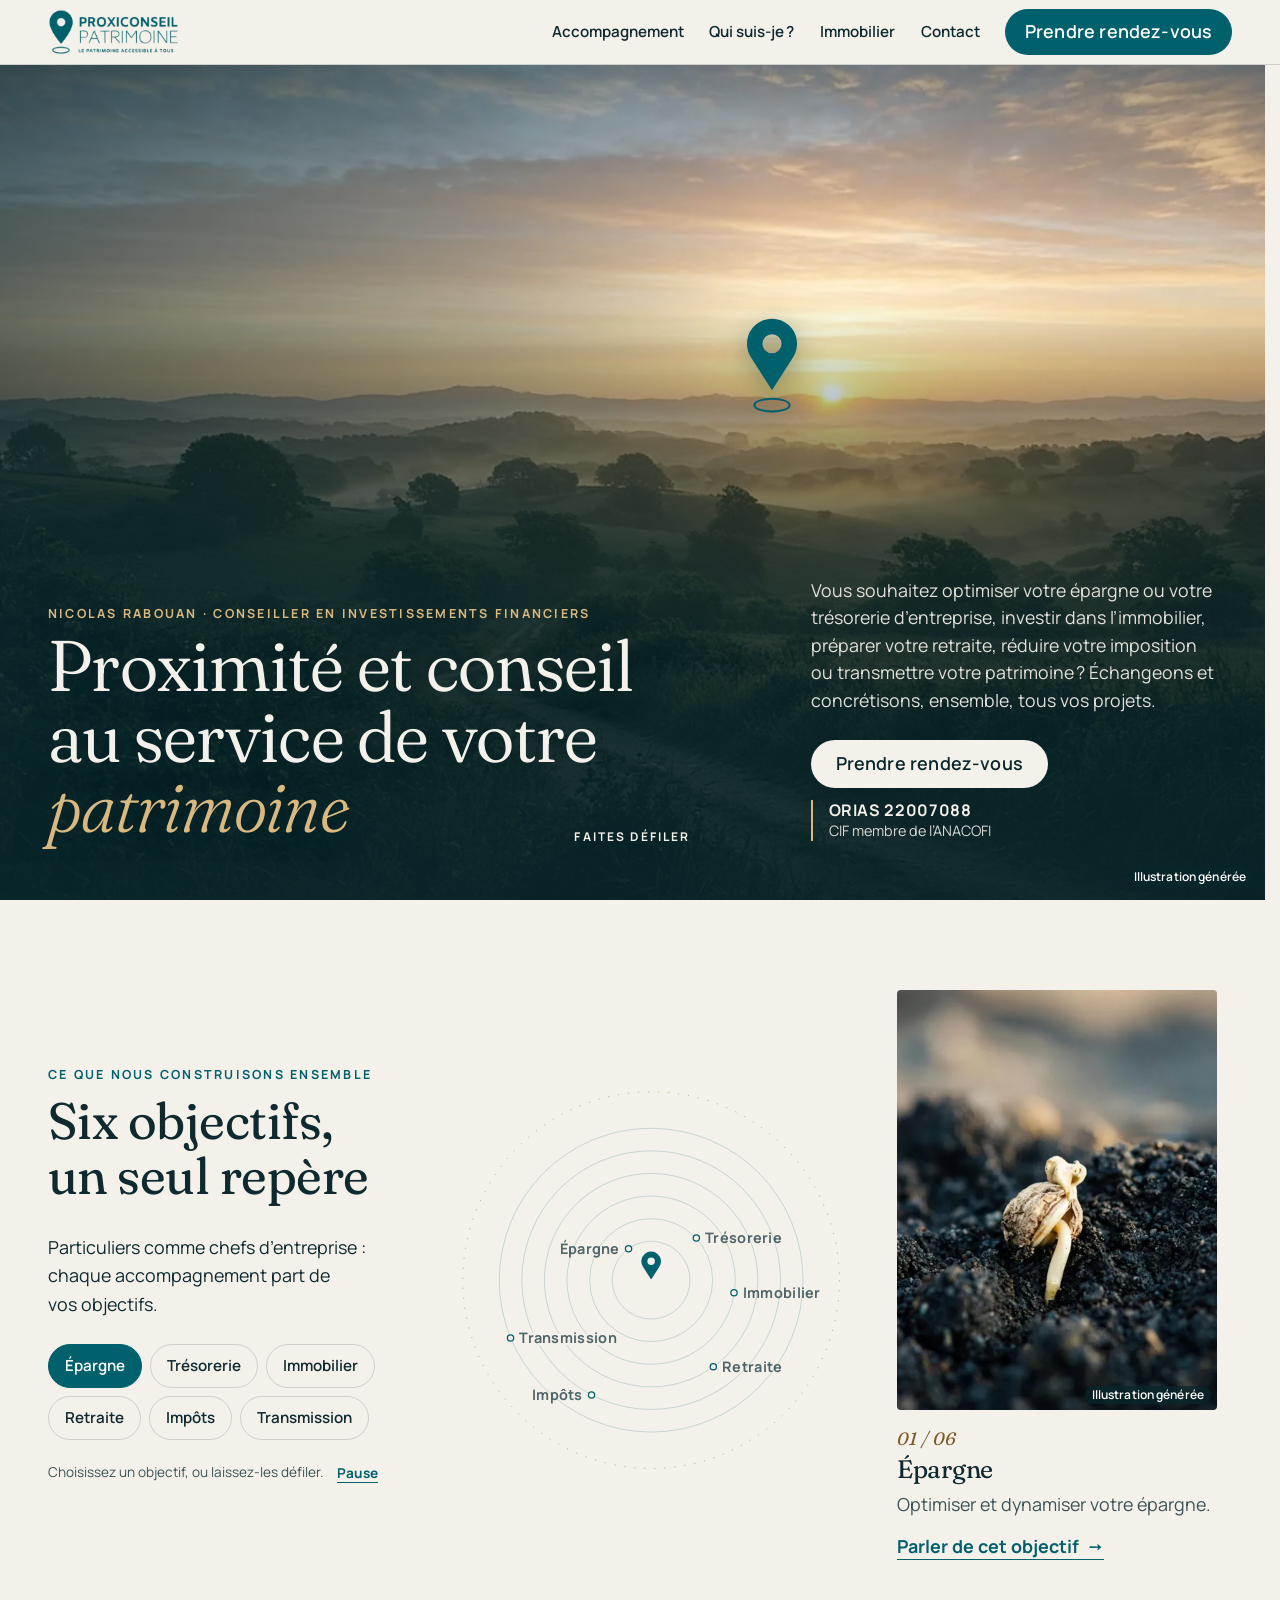
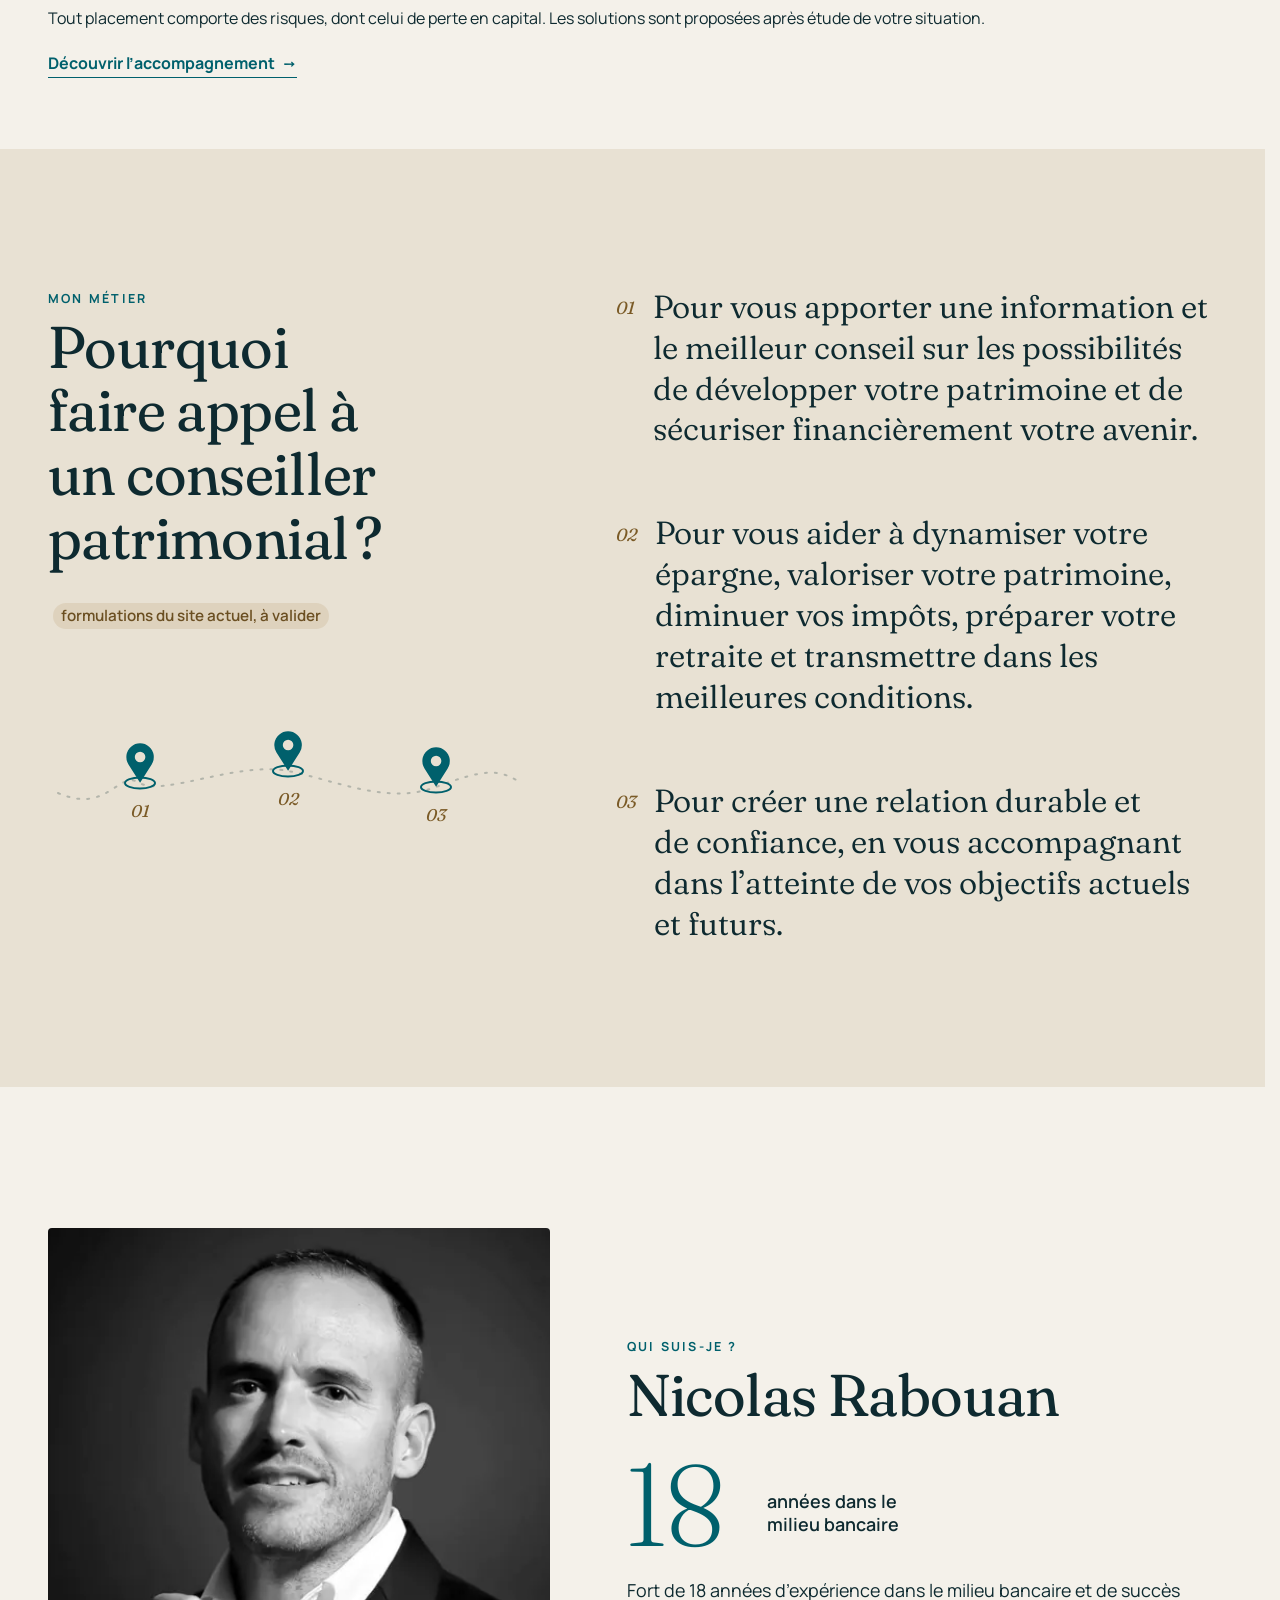
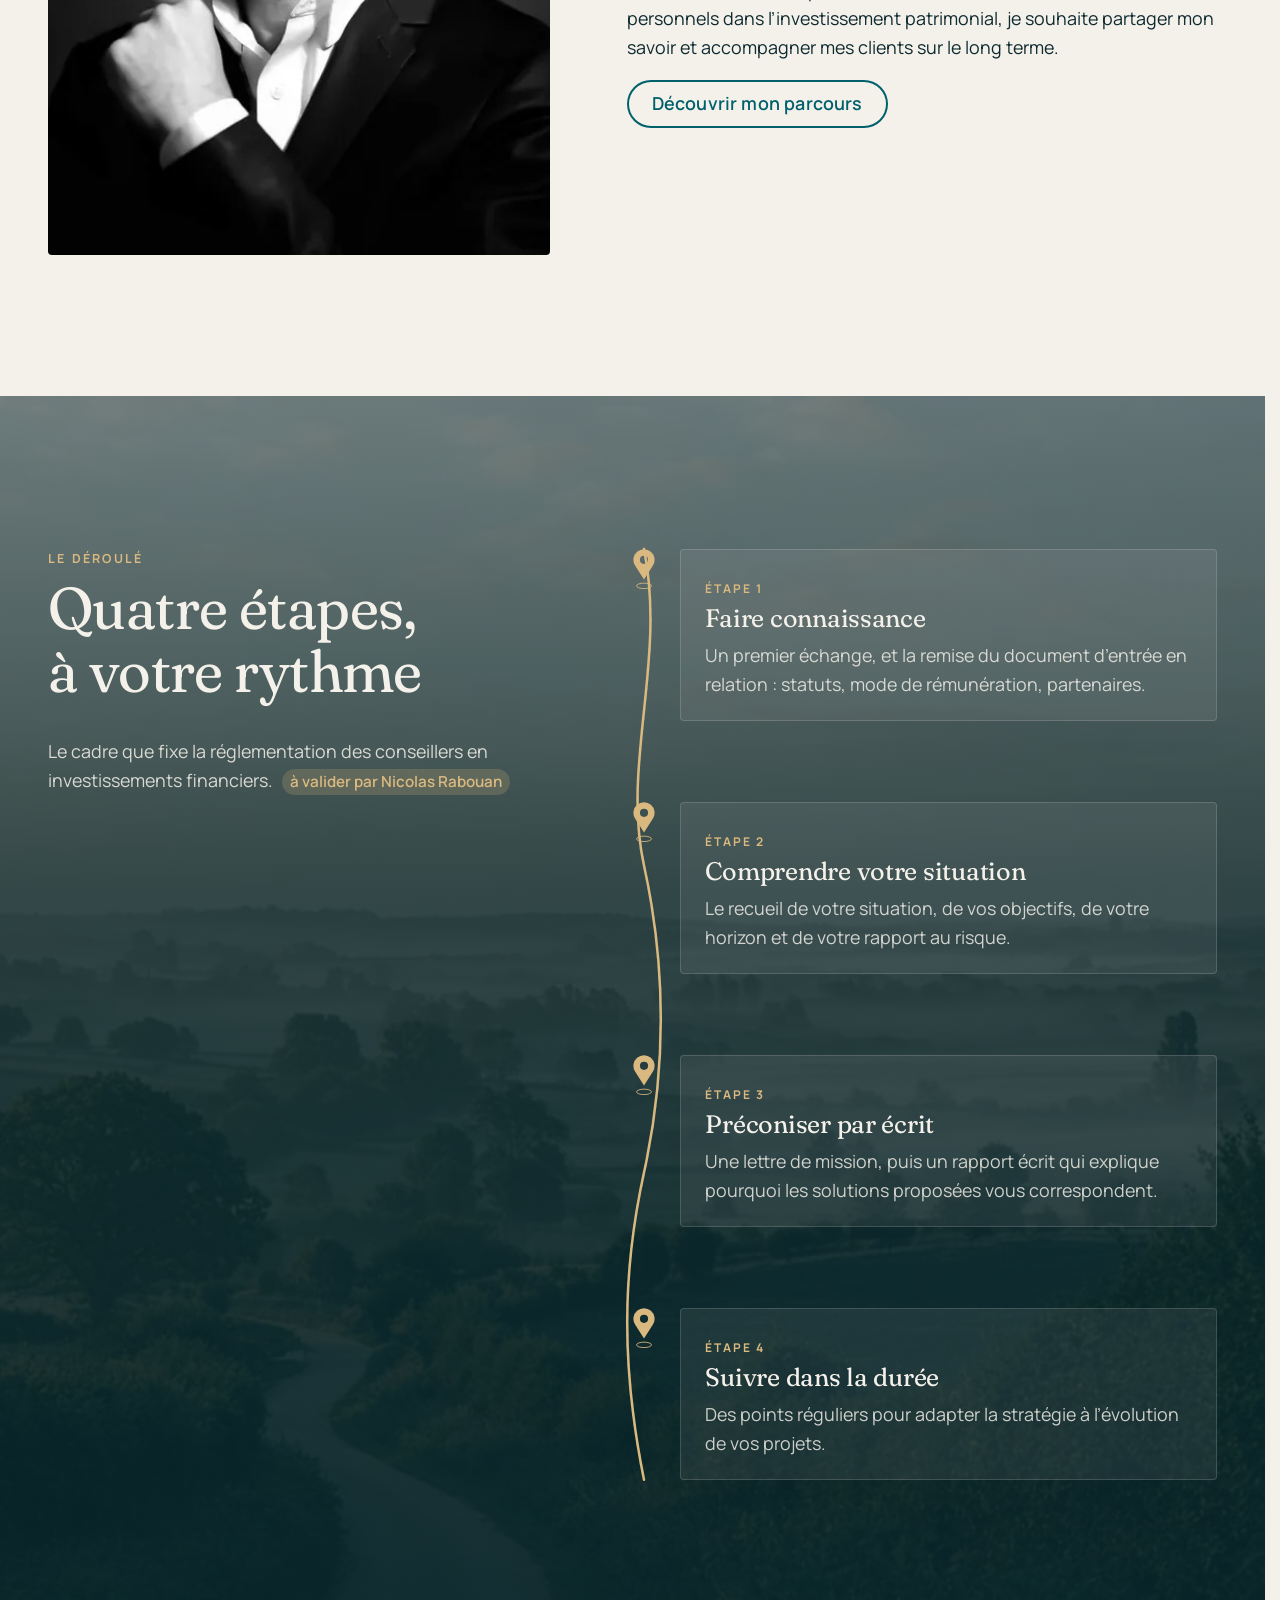
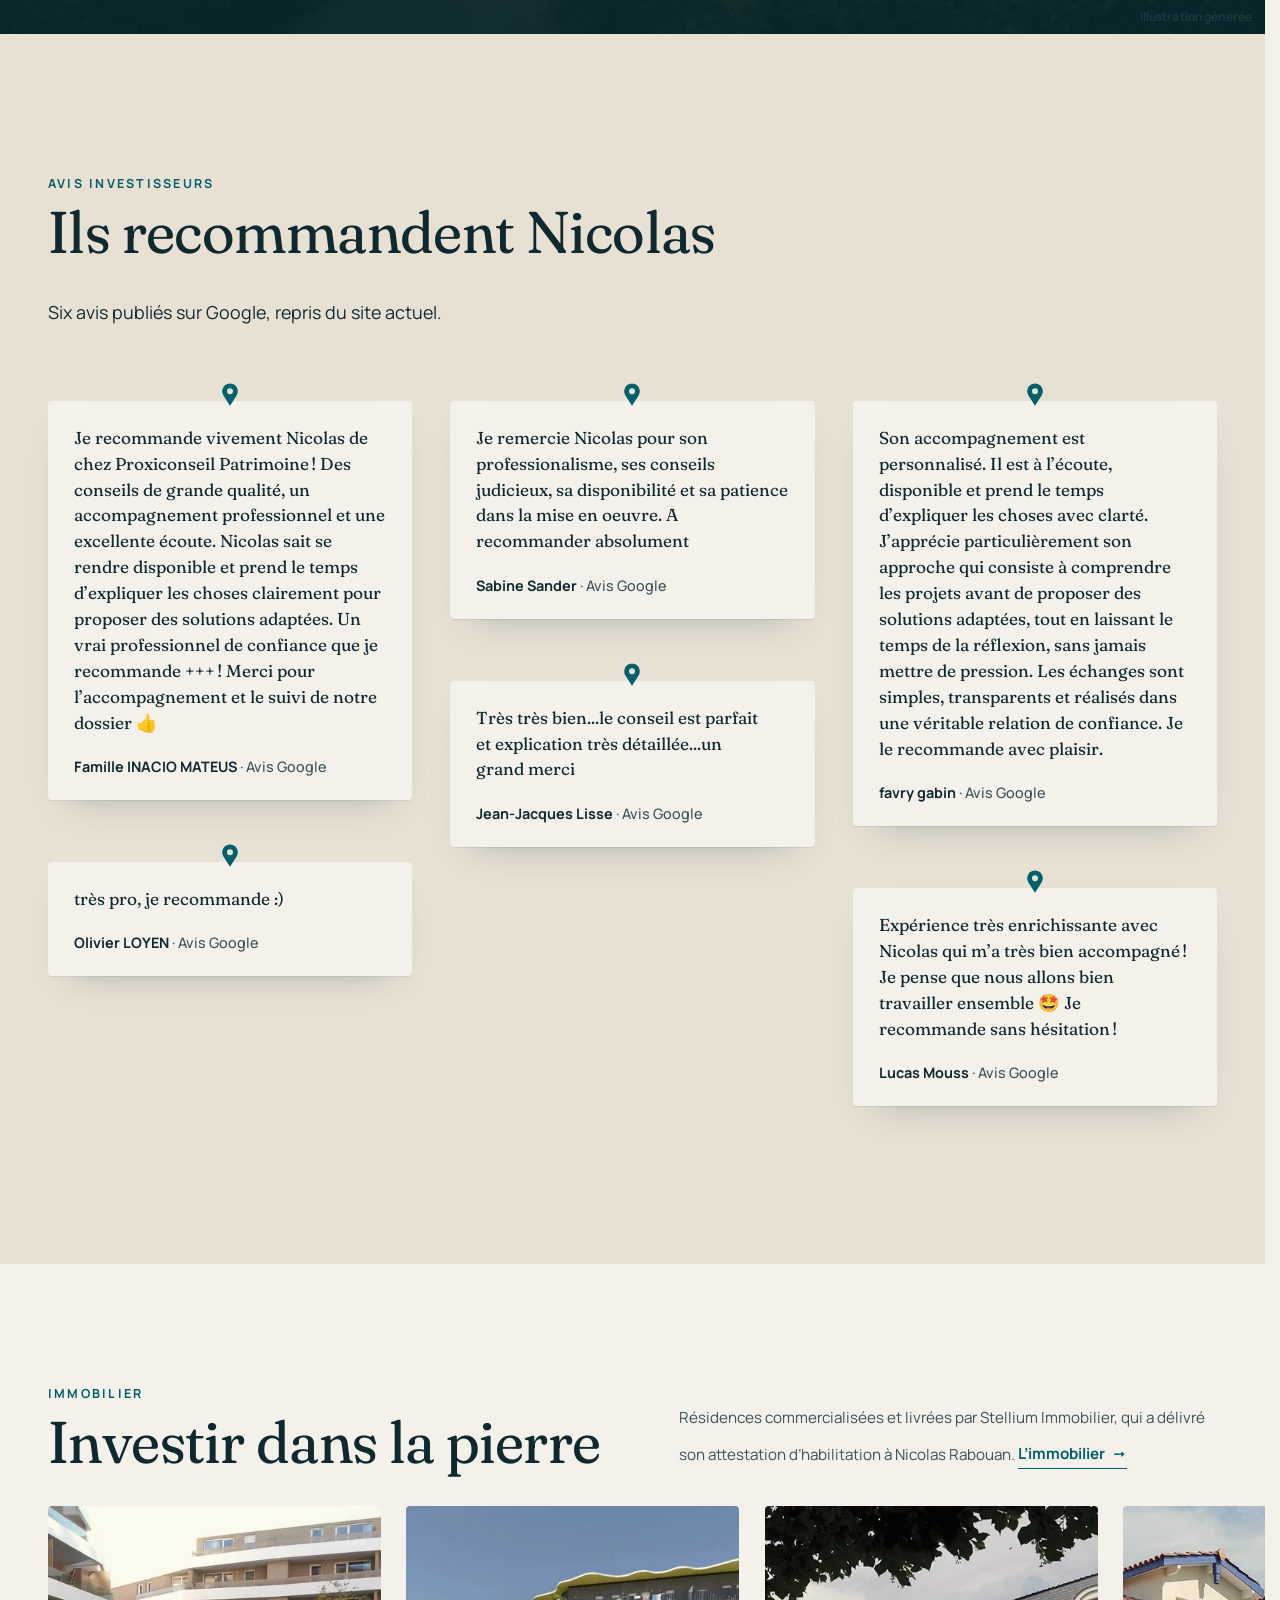
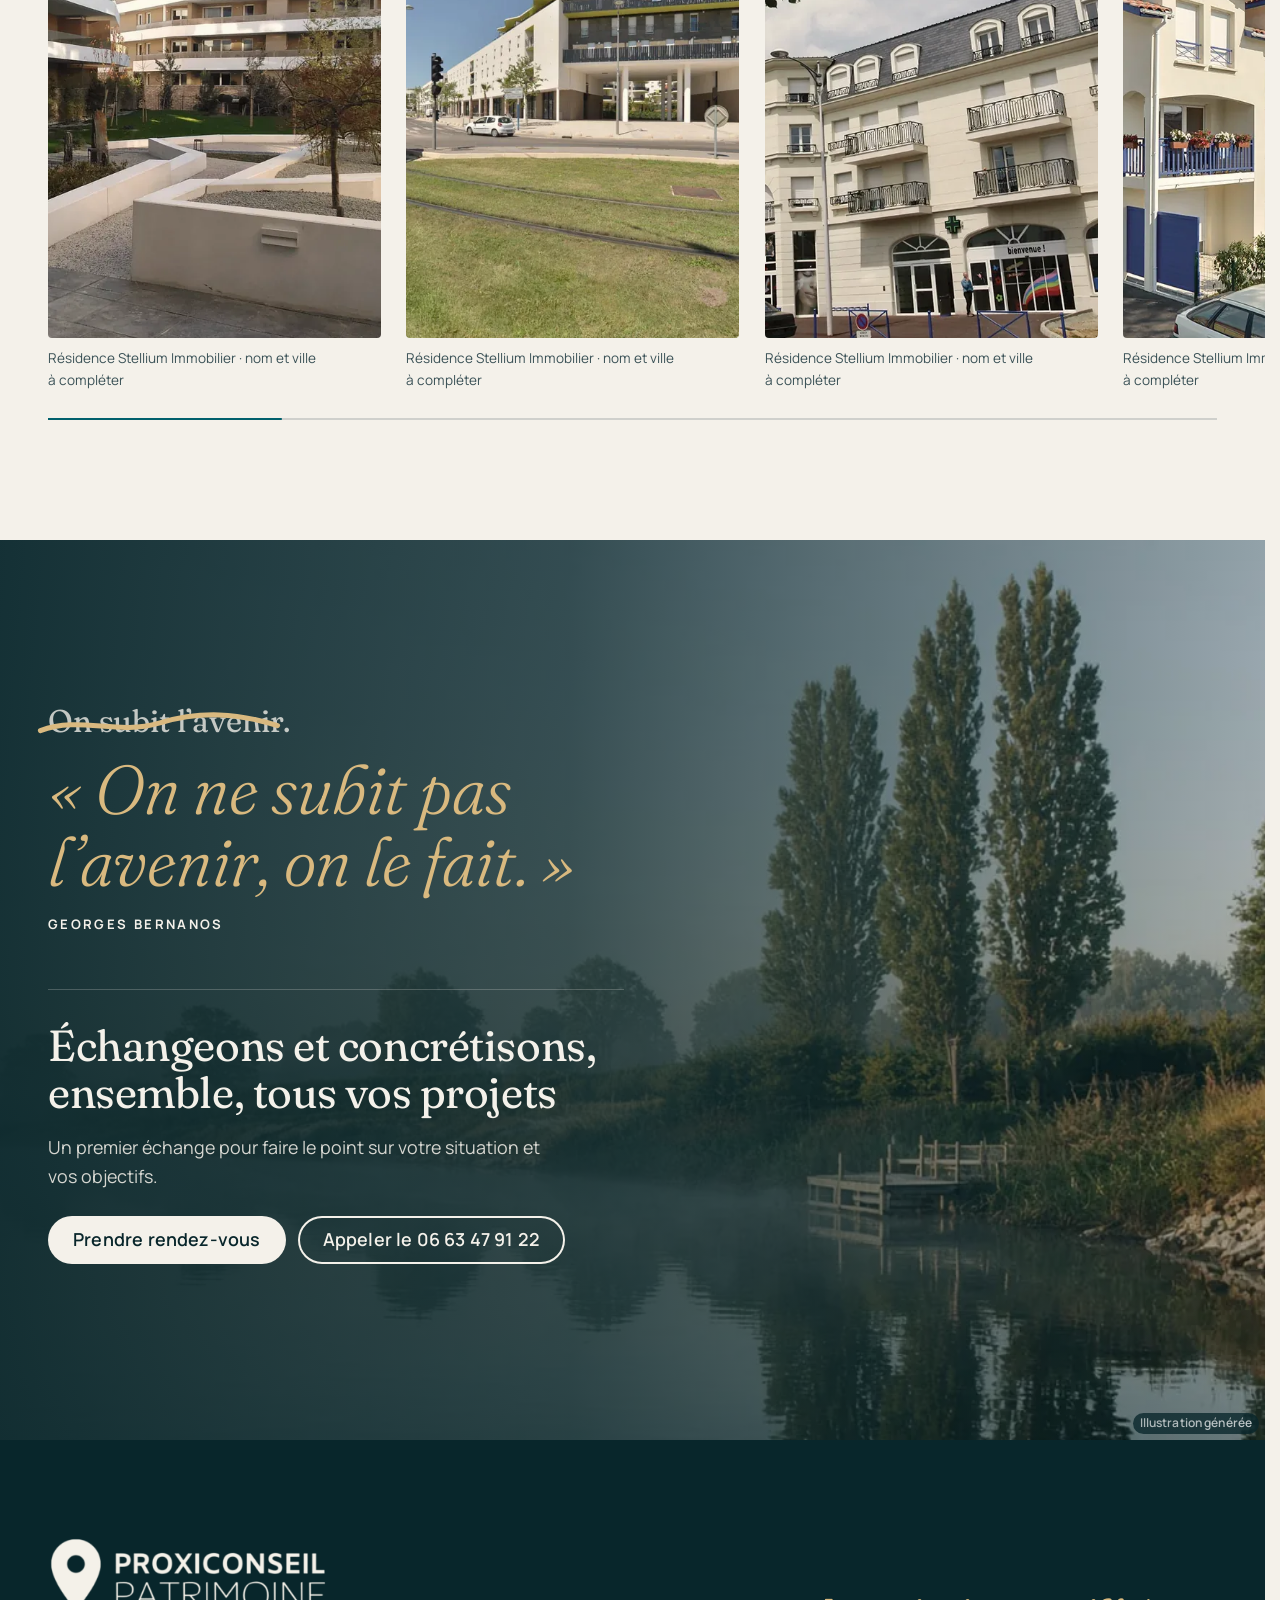
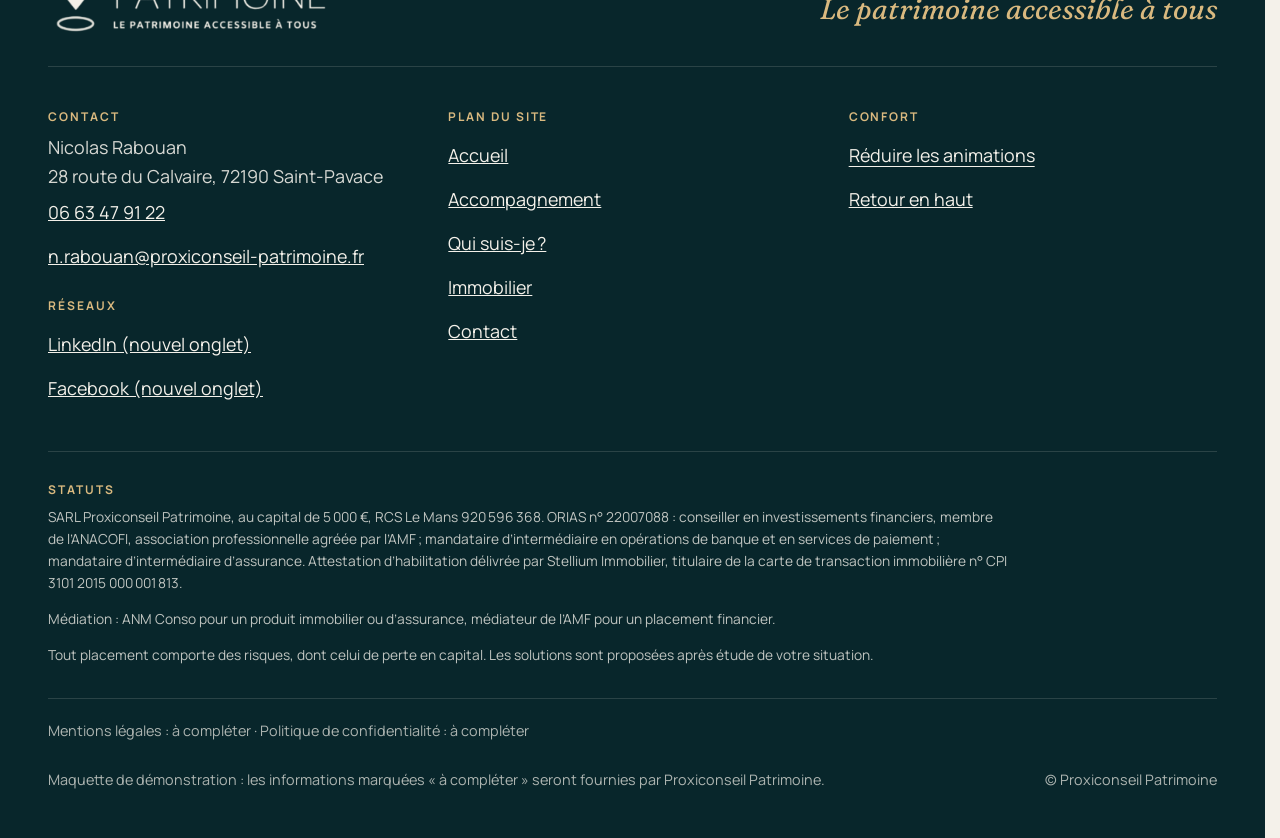
==== commit 9ea7a7fd: "Maquette v4 residences qui glissent au defilement" ====
--- a/index.html
+++ b/index.html
@@ -1,5 +1,5 @@
 <!doctype html>
-<html lang="fr" data-v="3" data-curseur>
+<html lang="fr" data-v="4" data-curseur>
 <head>
 <meta charset="utf-8">
 <meta name="viewport" content="width=device-width, initial-scale=1, viewport-fit=cover">
@@ -41,14 +41,14 @@
 })();</script>
 <link rel="preload" href="/assets/polices/fraunces.woff2" as="font" type="font/woff2" crossorigin>
 <link rel="preload" href="/assets/polices/manrope.woff2" as="font" type="font/woff2" crossorigin>
-<link rel="stylesheet" href="/assets/css/socle.css?v=3">
-<link rel="stylesheet" href="/assets/css/site.css?v=3">
-<link rel="modulepreload" href="/assets/js/site.js?v=3">
-<link rel="modulepreload" href="/assets/js/socle/index.js?v=3">
+<link rel="stylesheet" href="/assets/css/socle.css?v=4">
+<link rel="stylesheet" href="/assets/css/site.css?v=4">
+<link rel="modulepreload" href="/assets/js/site.js?v=4">
+<link rel="modulepreload" href="/assets/js/socle/index.js?v=4">
 <script src="/assets/vendor/gsap.min.js" defer></script>
 <script src="/assets/vendor/ScrollTrigger.min.js" defer></script>
 <script src="/assets/vendor/SplitText.min.js" defer></script>
-<script type="module" src="/assets/js/site.js?v=3"></script>
+<script type="module" src="/assets/js/site.js?v=4"></script>
 <meta name="theme-color" content="#f4f1ea">
 <link rel="icon" href="/assets/images/favicon.svg" type="image/svg+xml">
 <link rel="apple-touch-icon" href="/assets/images/apple-touch-icon.png">
@@ -285,7 +285,7 @@
       <p class="residences-nav" data-anime><button type="button" class="residences-fleche" data-bande-precedent aria-label="Résidence précédente">←</button><button type="button" class="residences-fleche" data-bande-suivant aria-label="Résidence suivante">→</button></p>
     </div>
   </div>
-  <div class="residences-piste" data-bande data-effet="bande-residences" data-curseur-libelle="Glisser" tabindex="0" role="region" aria-label="Résidences, à faire glisser">
+  <div class="residences-piste" data-bande data-ruban data-effet="bande-residences" data-curseur-libelle="Glisser" tabindex="0" role="region" aria-label="Résidences, à faire glisser">
     <article class="residence" id="residence-1">
       <figure class="media residence-media" style="--cadrage:50% 50%">
   <picture>
--- a/assets/css/site.css
+++ b/assets/css/site.css
@@ -325,6 +325,9 @@
 .residence-media { aspect-ratio: 4 / 5.2; }
 .residence-media img { -webkit-user-drag: none; user-select: none; }
 .residence-legende { margin: 10px 0 0; font-size: .85rem; color: var(--texte-doux); }
+/* Avec les animations : la bande suit le défilement de la page (déplacée en entier), plus de flèches ni de glissé. */
+html.js:not(.calme) .residences-piste { width: max-content; overflow: visible; scroll-snap-type: none; cursor: auto; }
+html.js:not(.calme) .residences-nav { display: none; }
 .galerie-progres { height: 2px; margin-top: 16px; background: var(--ligne); }
 .galerie-progres span { display: block; height: 100%; background: var(--petrole); transform-origin: 0 50%; transform: scaleX(var(--progres, .2)); }
 @media (max-width: 760px) {
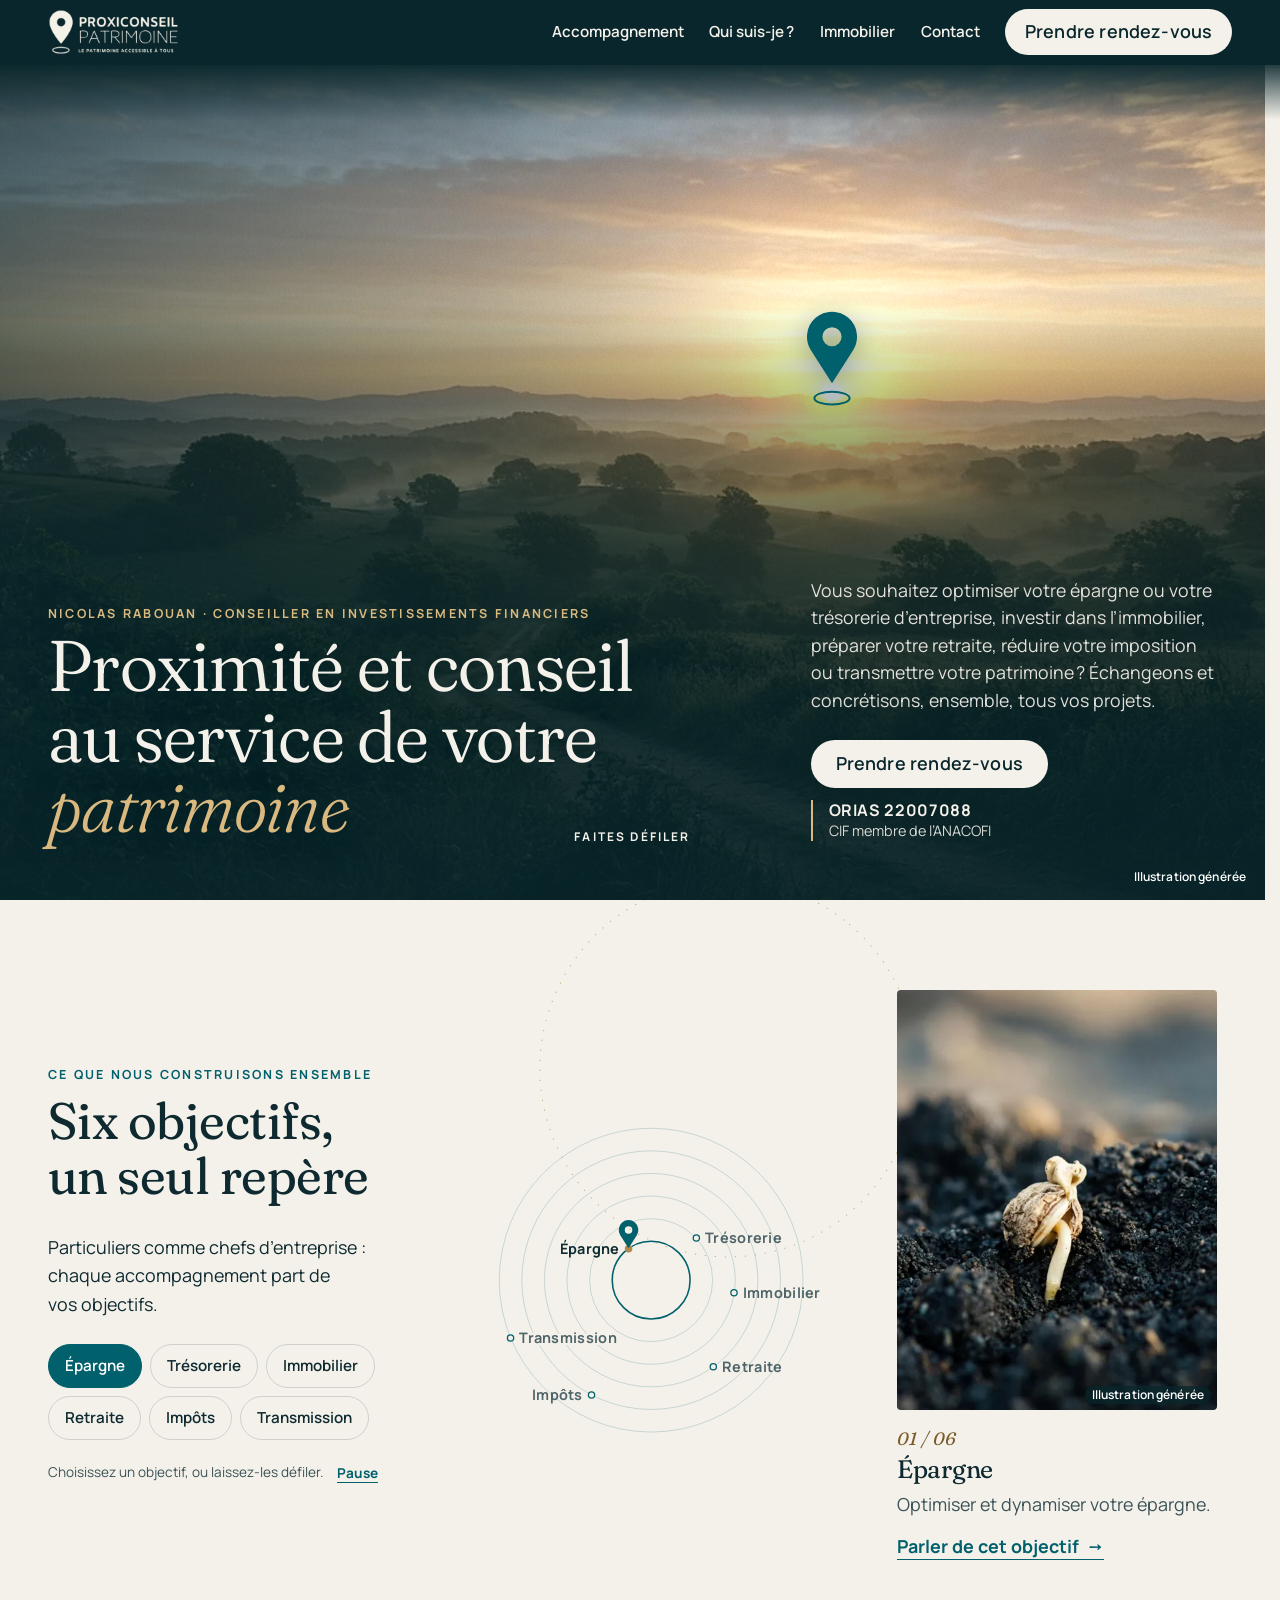
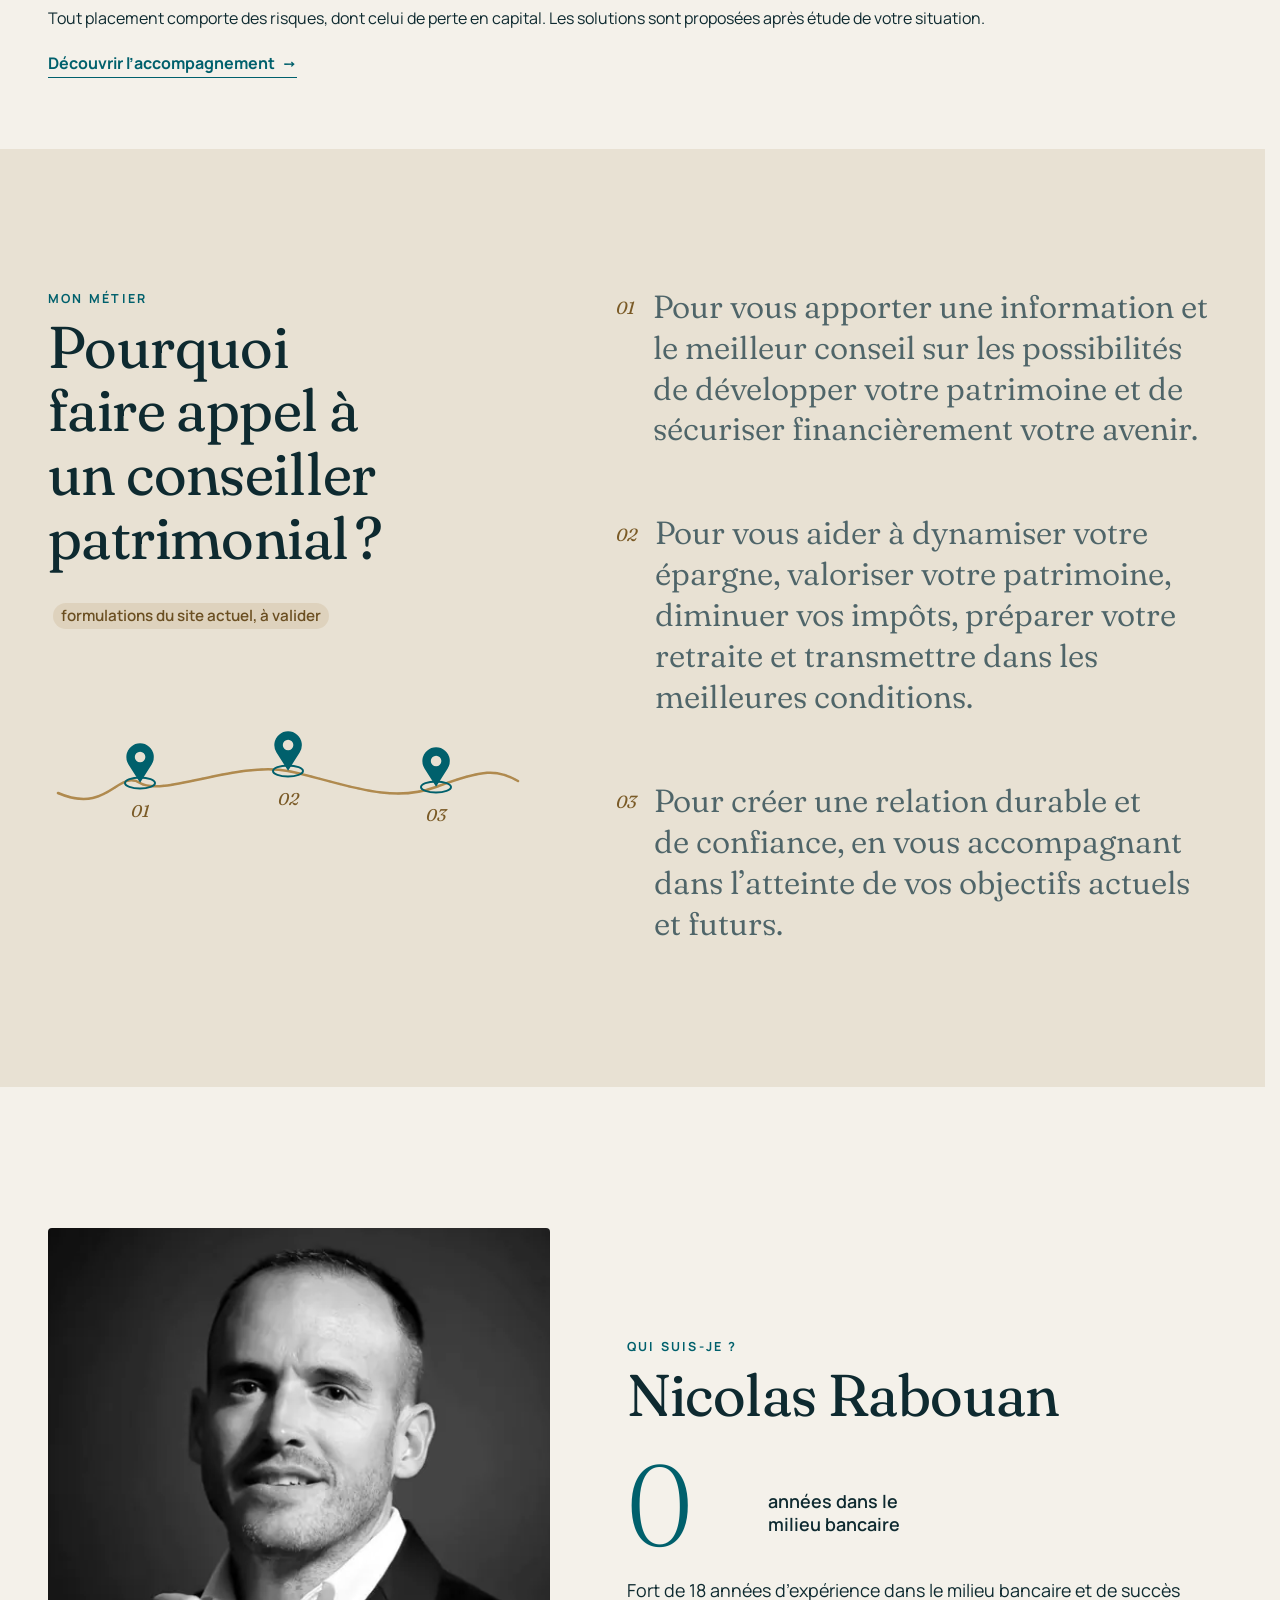
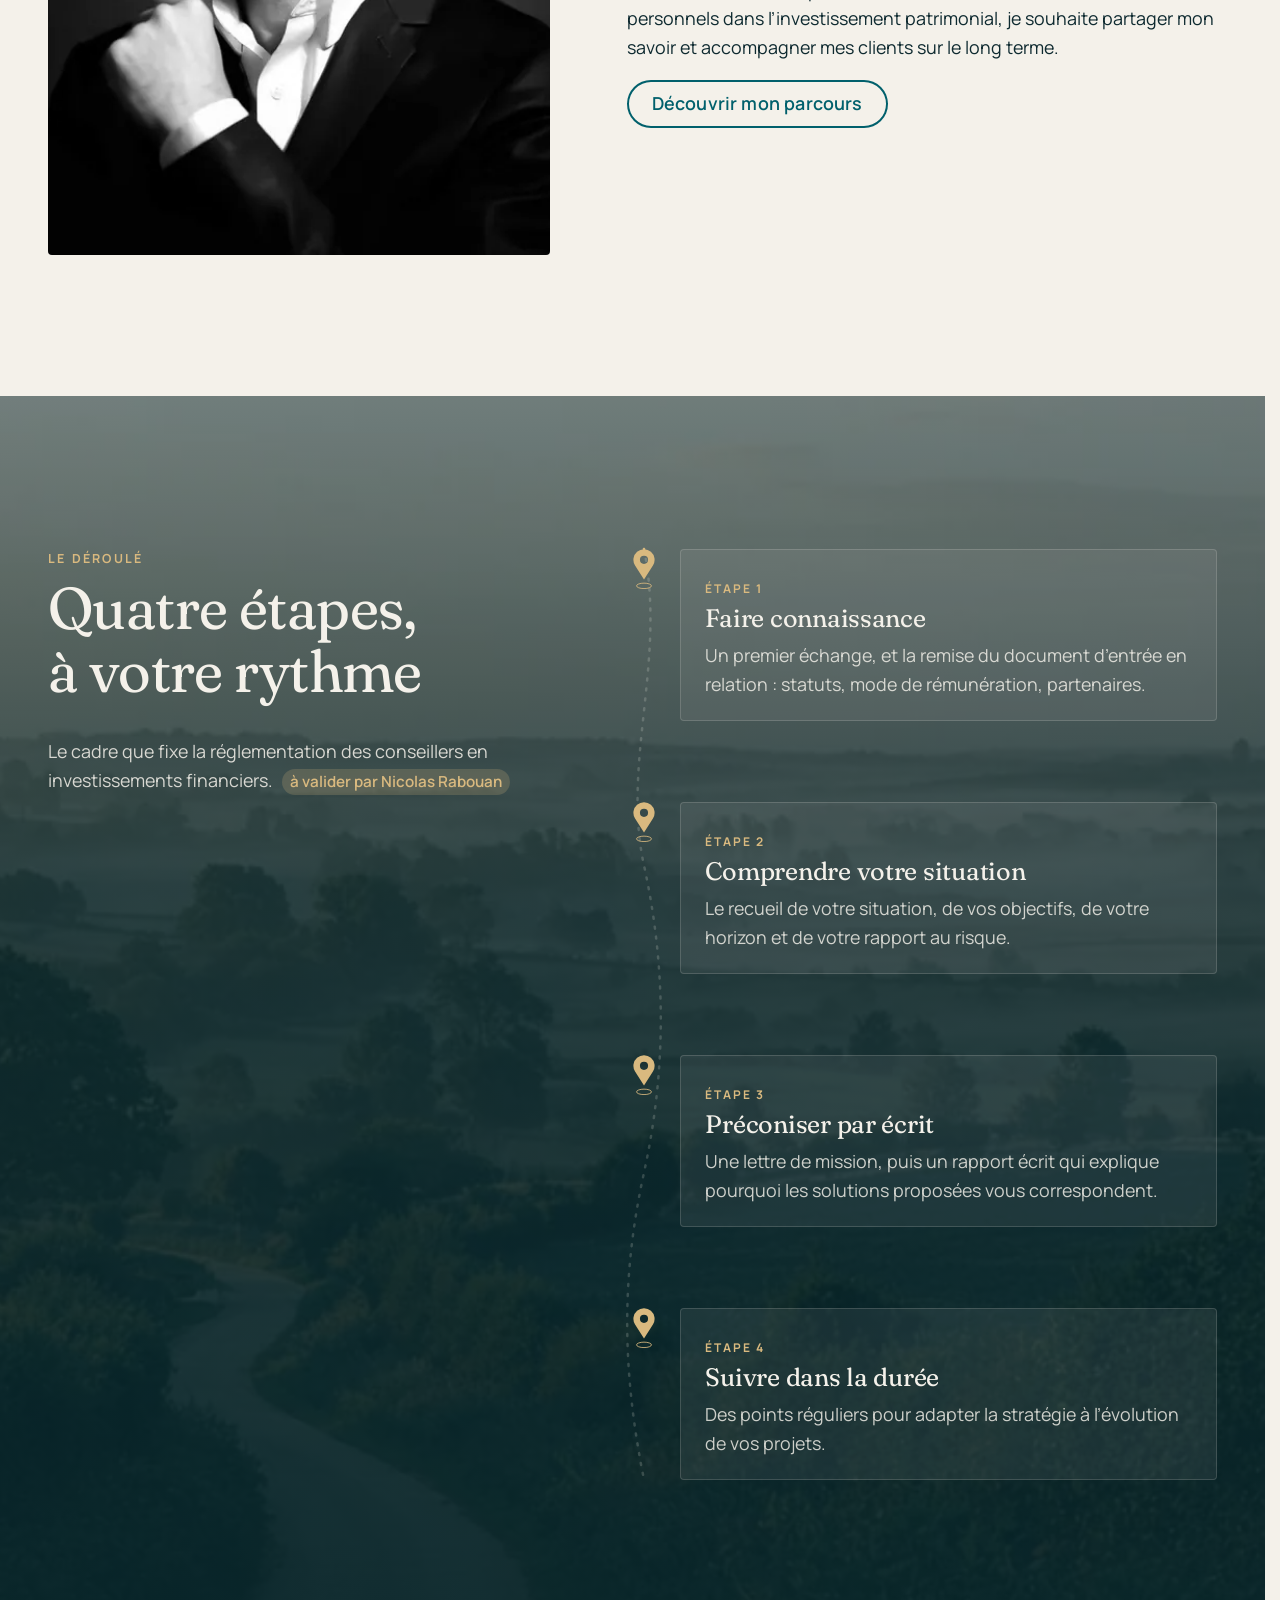
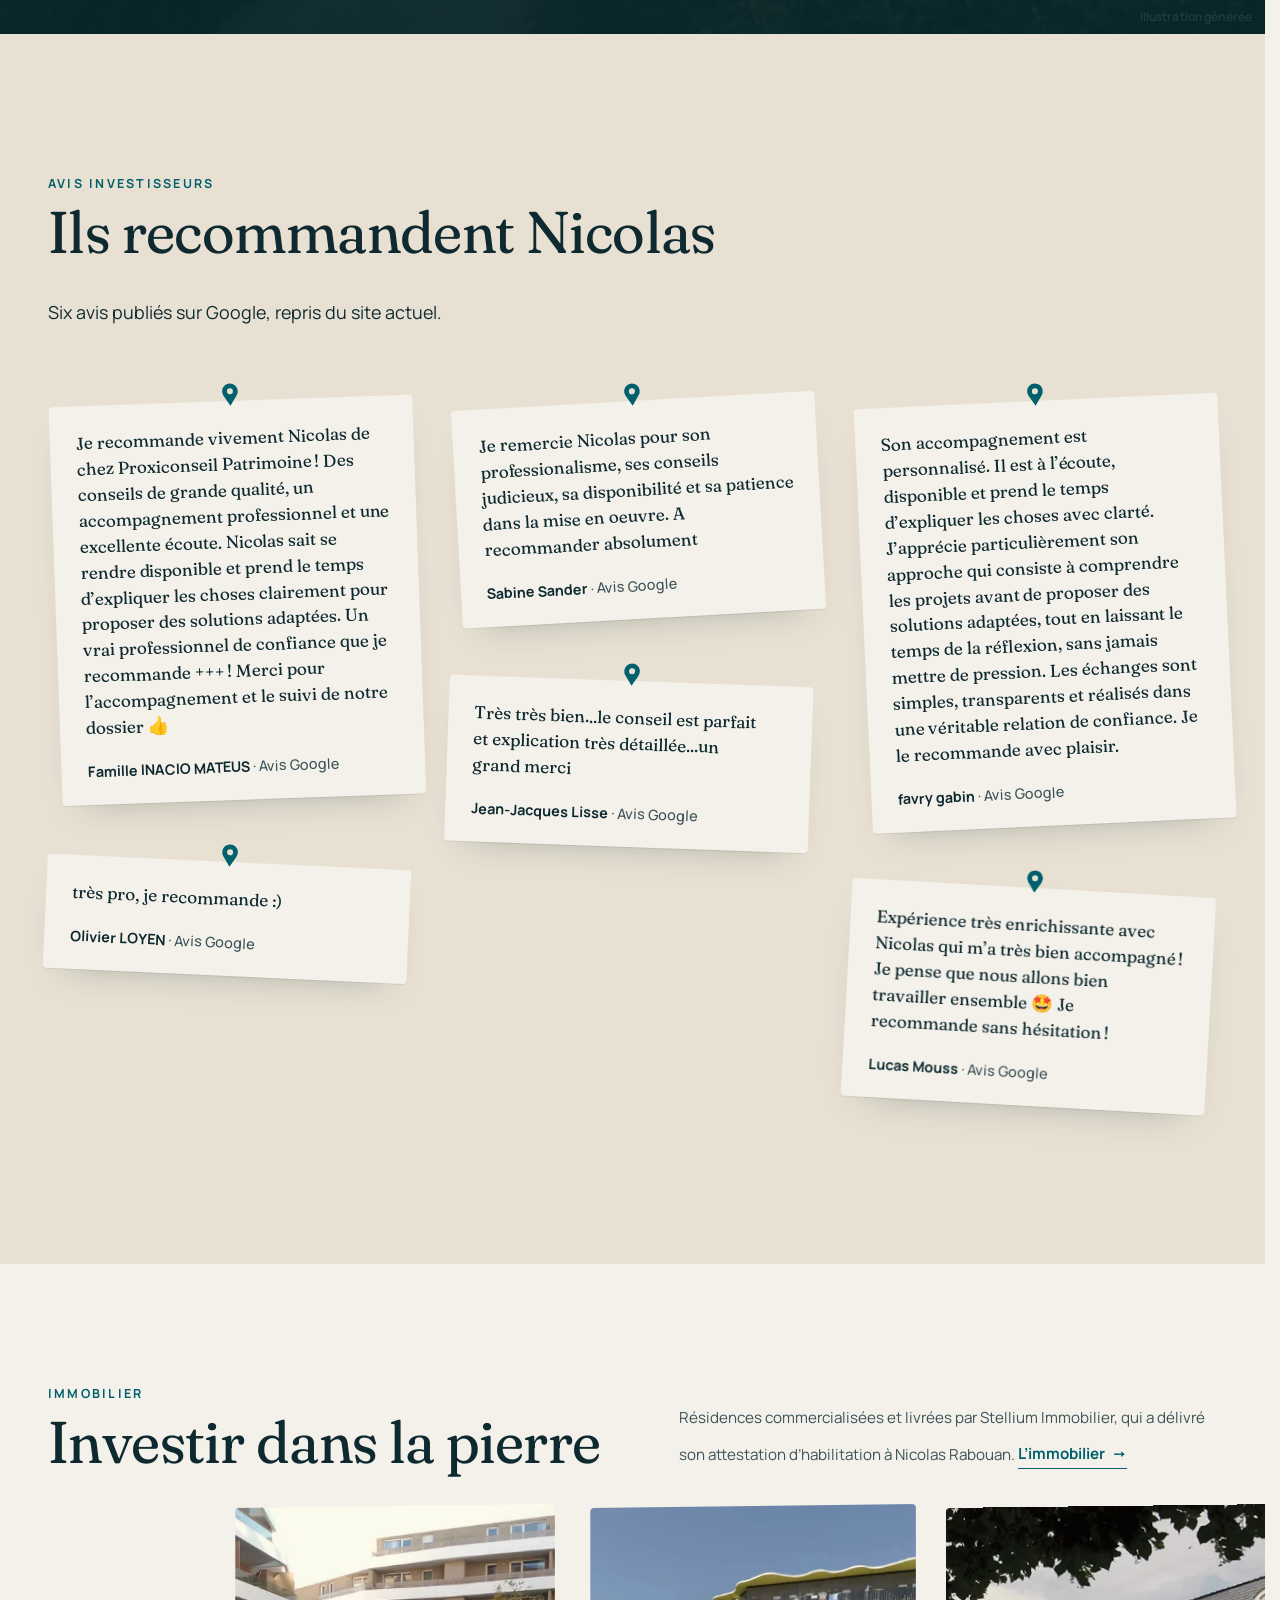
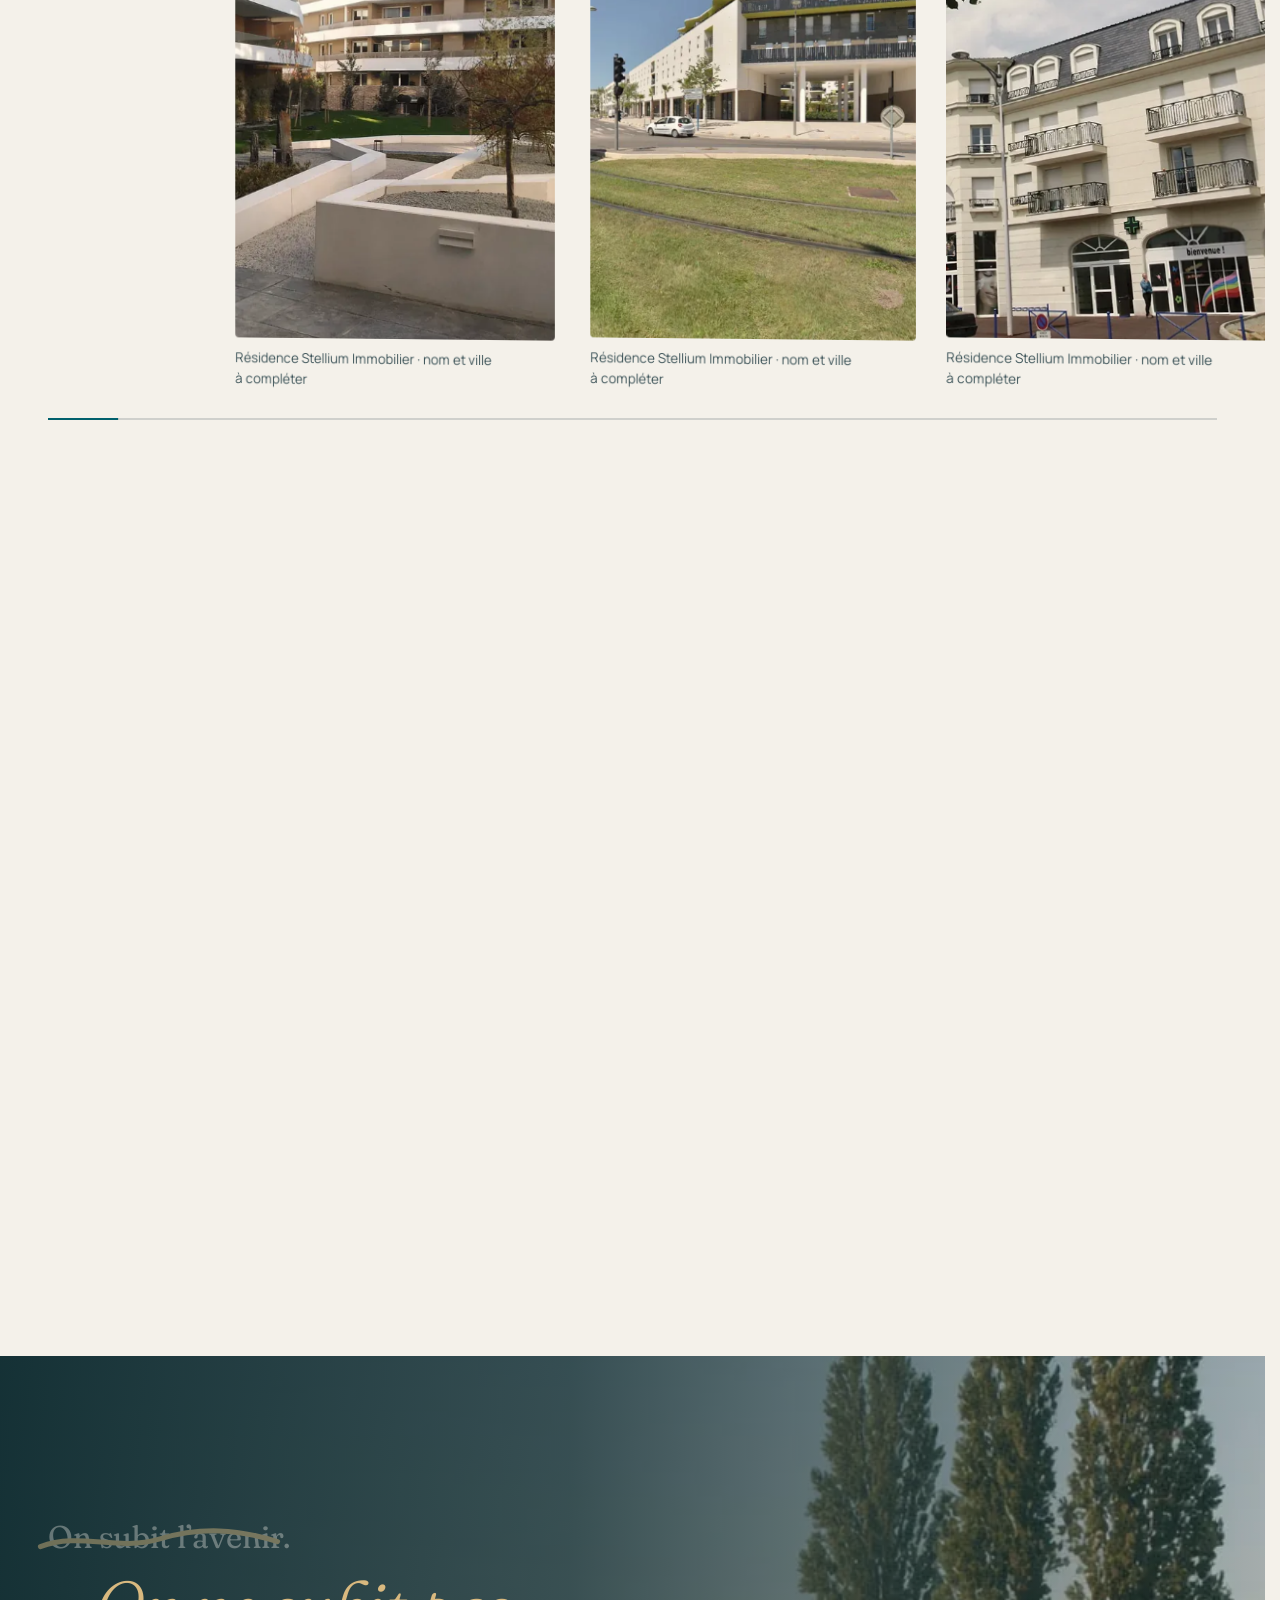
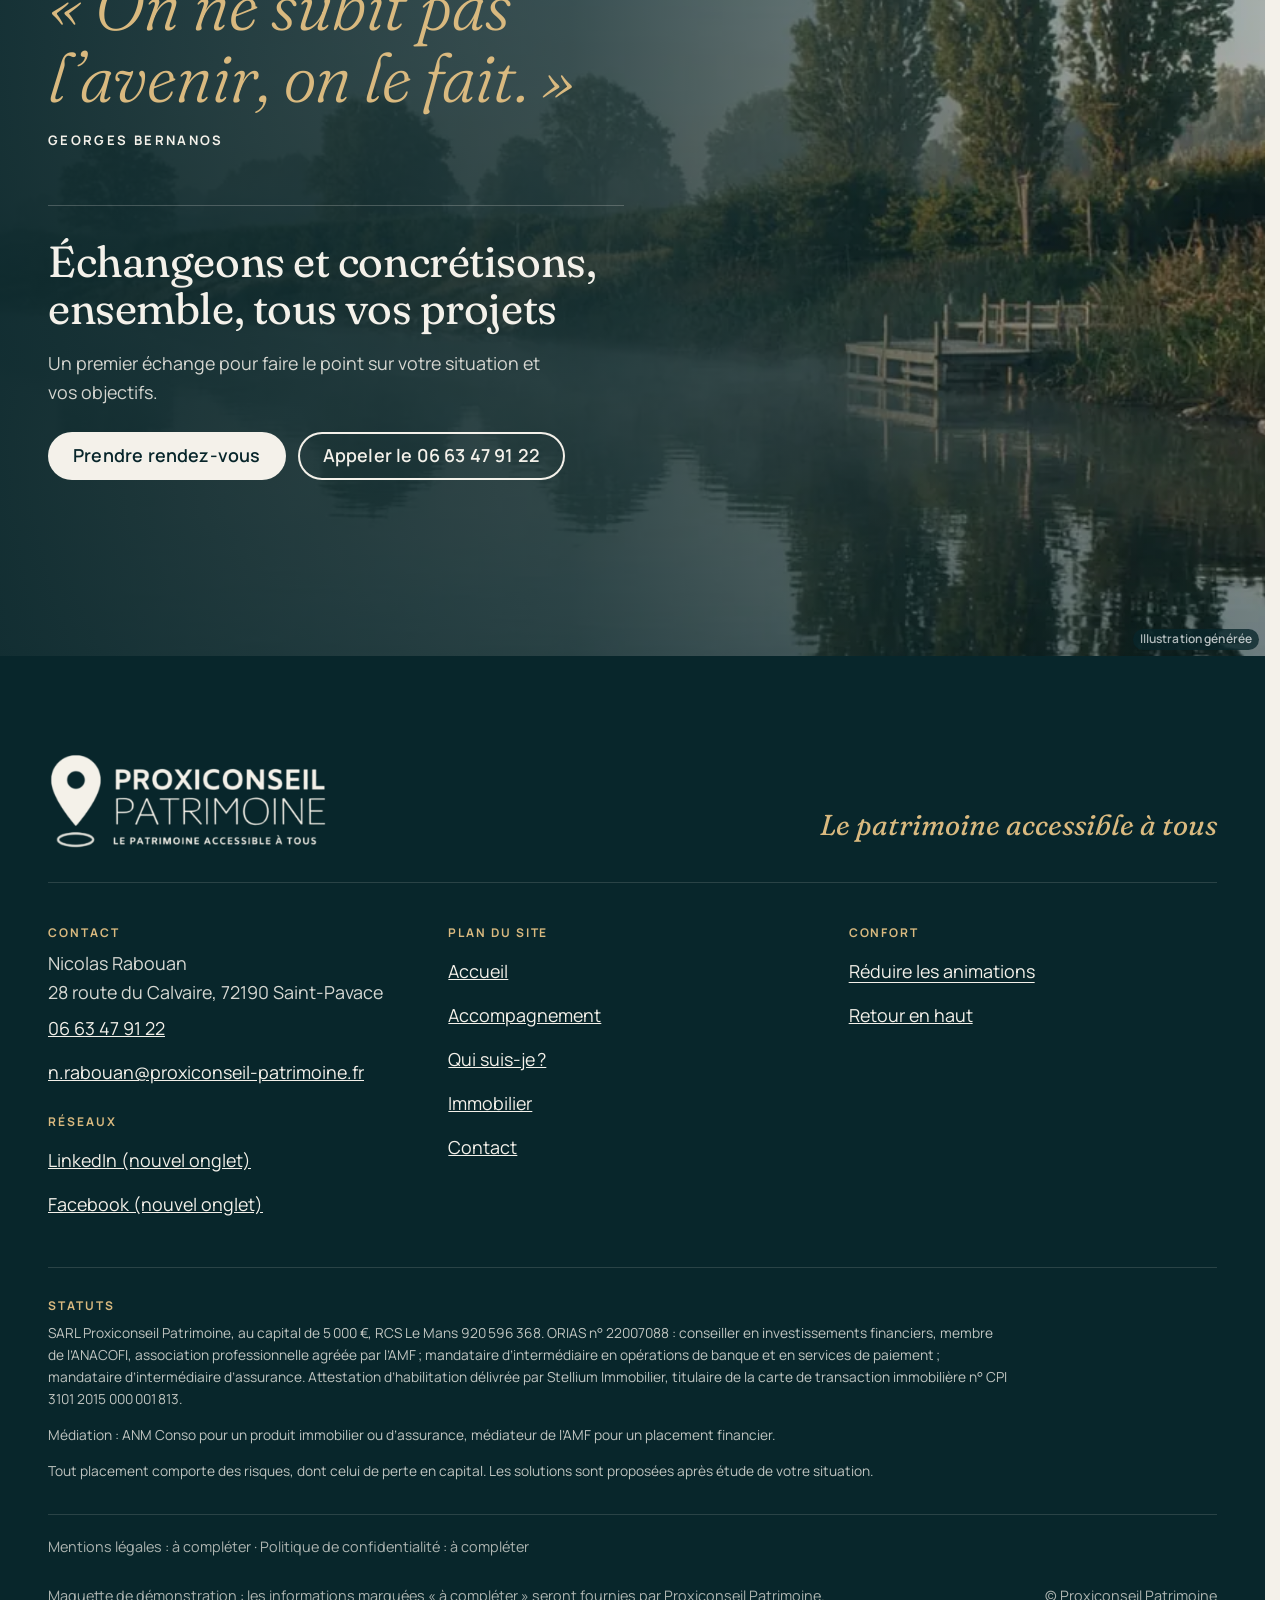
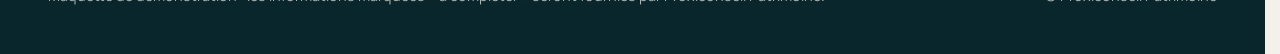
==== commit c4292aeb: "Maquette v5 residences fixees jusqu a la derniere carte" ====
--- a/index.html
+++ b/index.html
@@ -1,5 +1,5 @@
 <!doctype html>
-<html lang="fr" data-v="4" data-curseur>
+<html lang="fr" data-v="5" data-curseur>
 <head>
 <meta charset="utf-8">
 <meta name="viewport" content="width=device-width, initial-scale=1, viewport-fit=cover">
@@ -41,14 +41,14 @@
 })();</script>
 <link rel="preload" href="/assets/polices/fraunces.woff2" as="font" type="font/woff2" crossorigin>
 <link rel="preload" href="/assets/polices/manrope.woff2" as="font" type="font/woff2" crossorigin>
-<link rel="stylesheet" href="/assets/css/socle.css?v=4">
-<link rel="stylesheet" href="/assets/css/site.css?v=4">
-<link rel="modulepreload" href="/assets/js/site.js?v=4">
-<link rel="modulepreload" href="/assets/js/socle/index.js?v=4">
+<link rel="stylesheet" href="/assets/css/socle.css?v=5">
+<link rel="stylesheet" href="/assets/css/site.css?v=5">
+<link rel="modulepreload" href="/assets/js/site.js?v=5">
+<link rel="modulepreload" href="/assets/js/socle/index.js?v=5">
 <script src="/assets/vendor/gsap.min.js" defer></script>
 <script src="/assets/vendor/ScrollTrigger.min.js" defer></script>
 <script src="/assets/vendor/SplitText.min.js" defer></script>
-<script type="module" src="/assets/js/site.js?v=4"></script>
+<script type="module" src="/assets/js/site.js?v=5"></script>
 <meta name="theme-color" content="#f4f1ea">
 <link rel="icon" href="/assets/images/favicon.svg" type="image/svg+xml">
 <link rel="apple-touch-icon" href="/assets/images/apple-touch-icon.png">
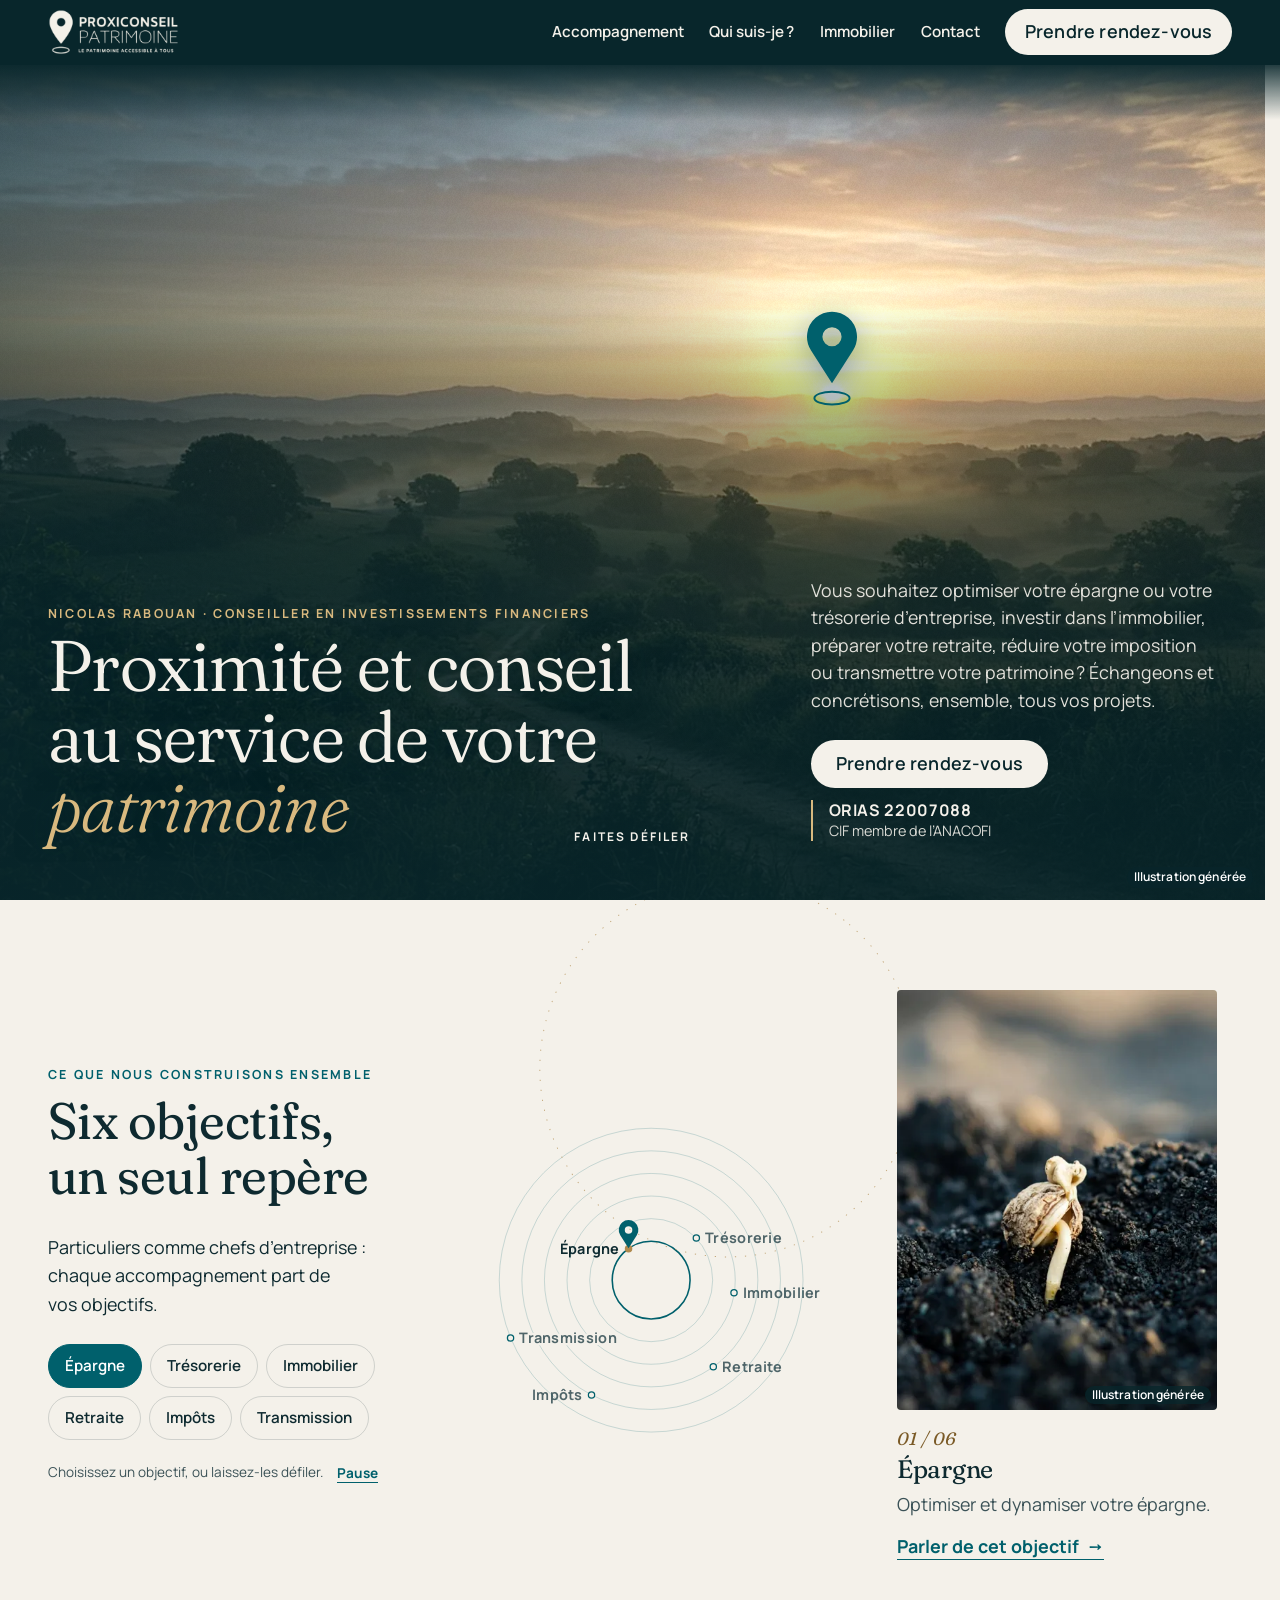
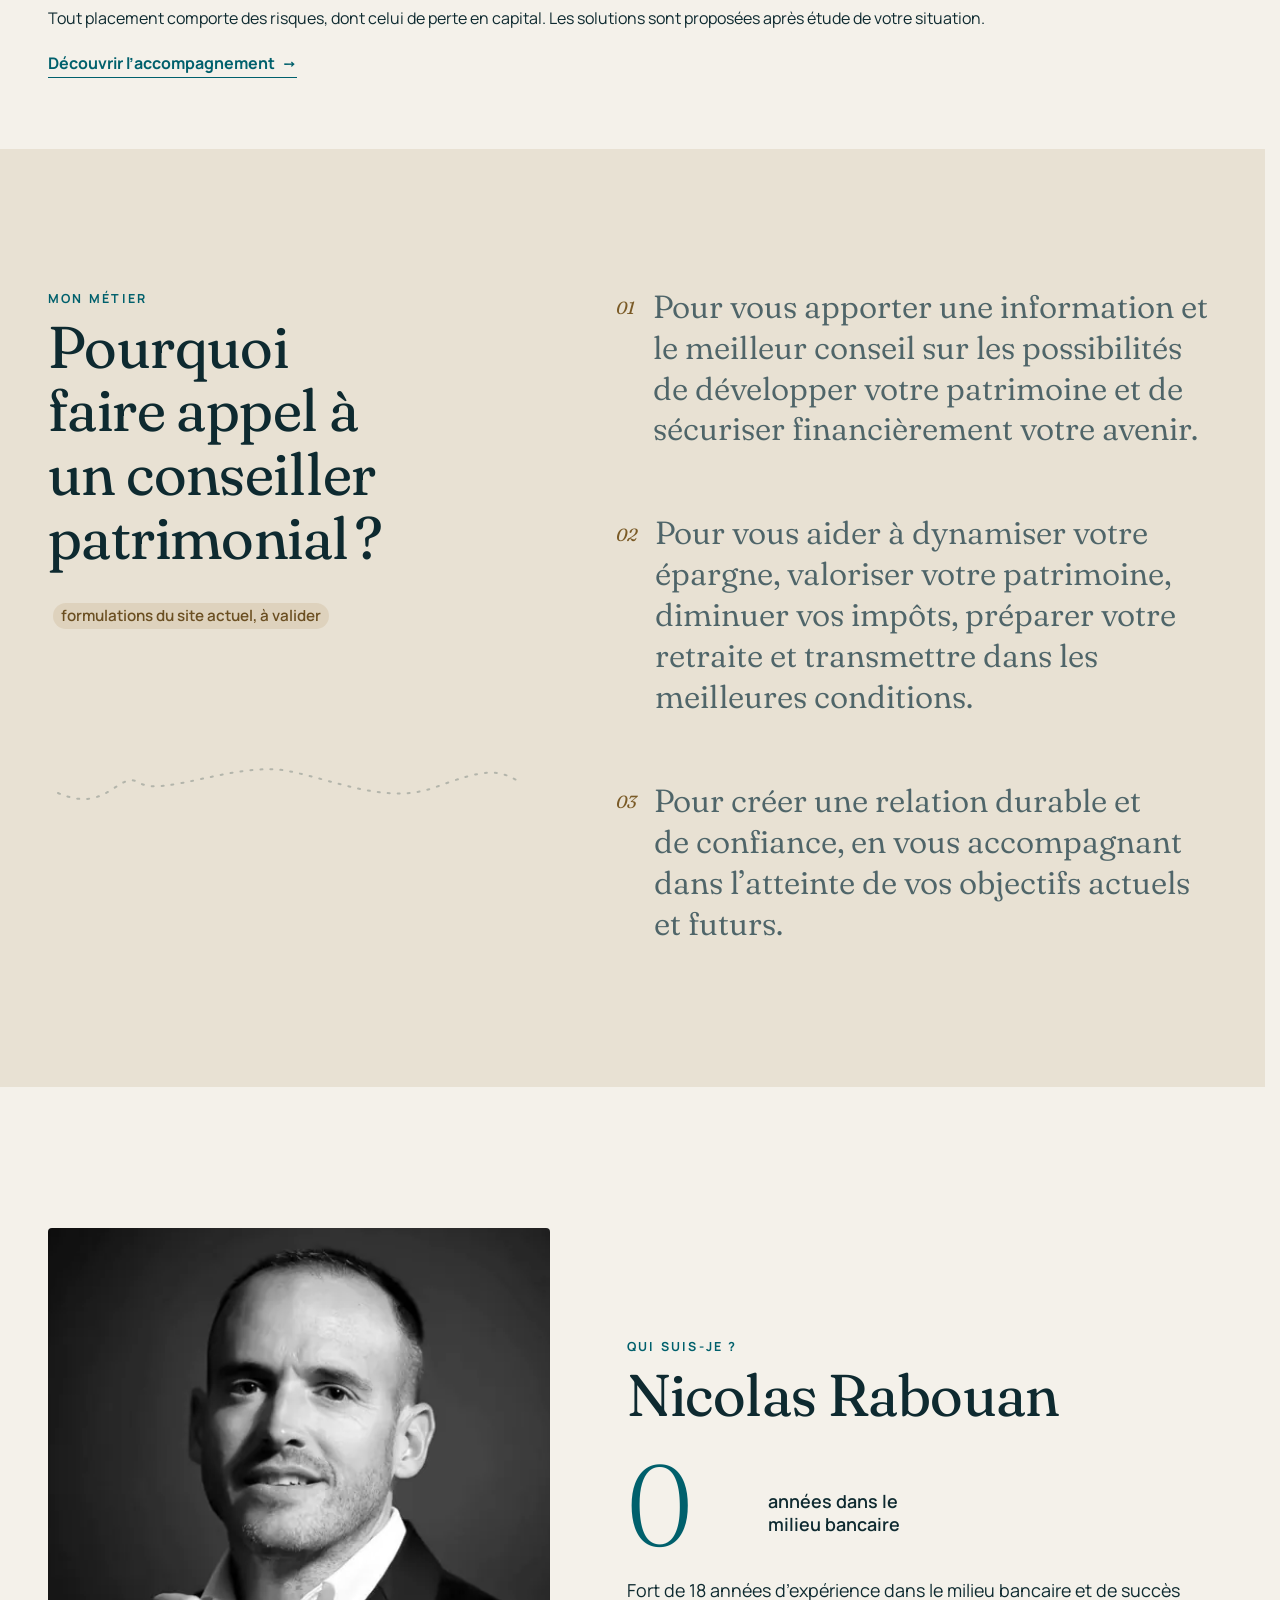
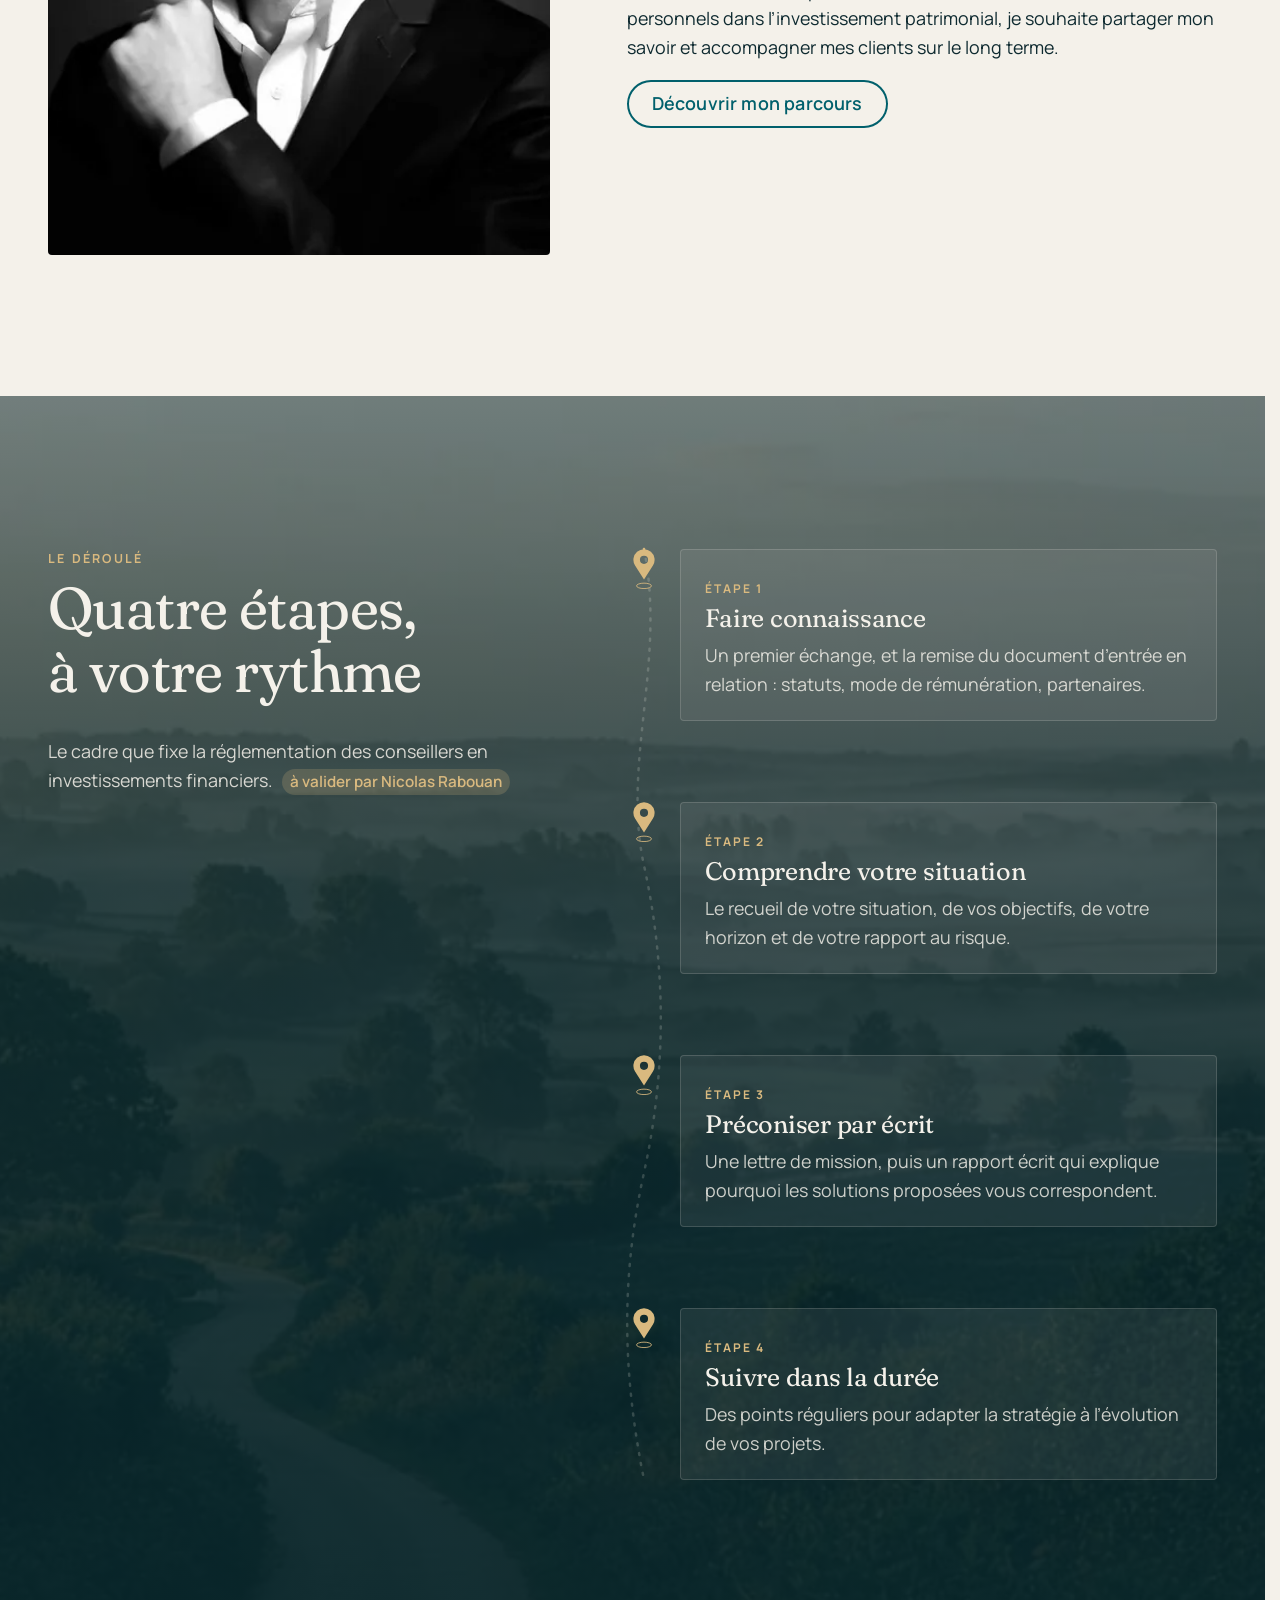
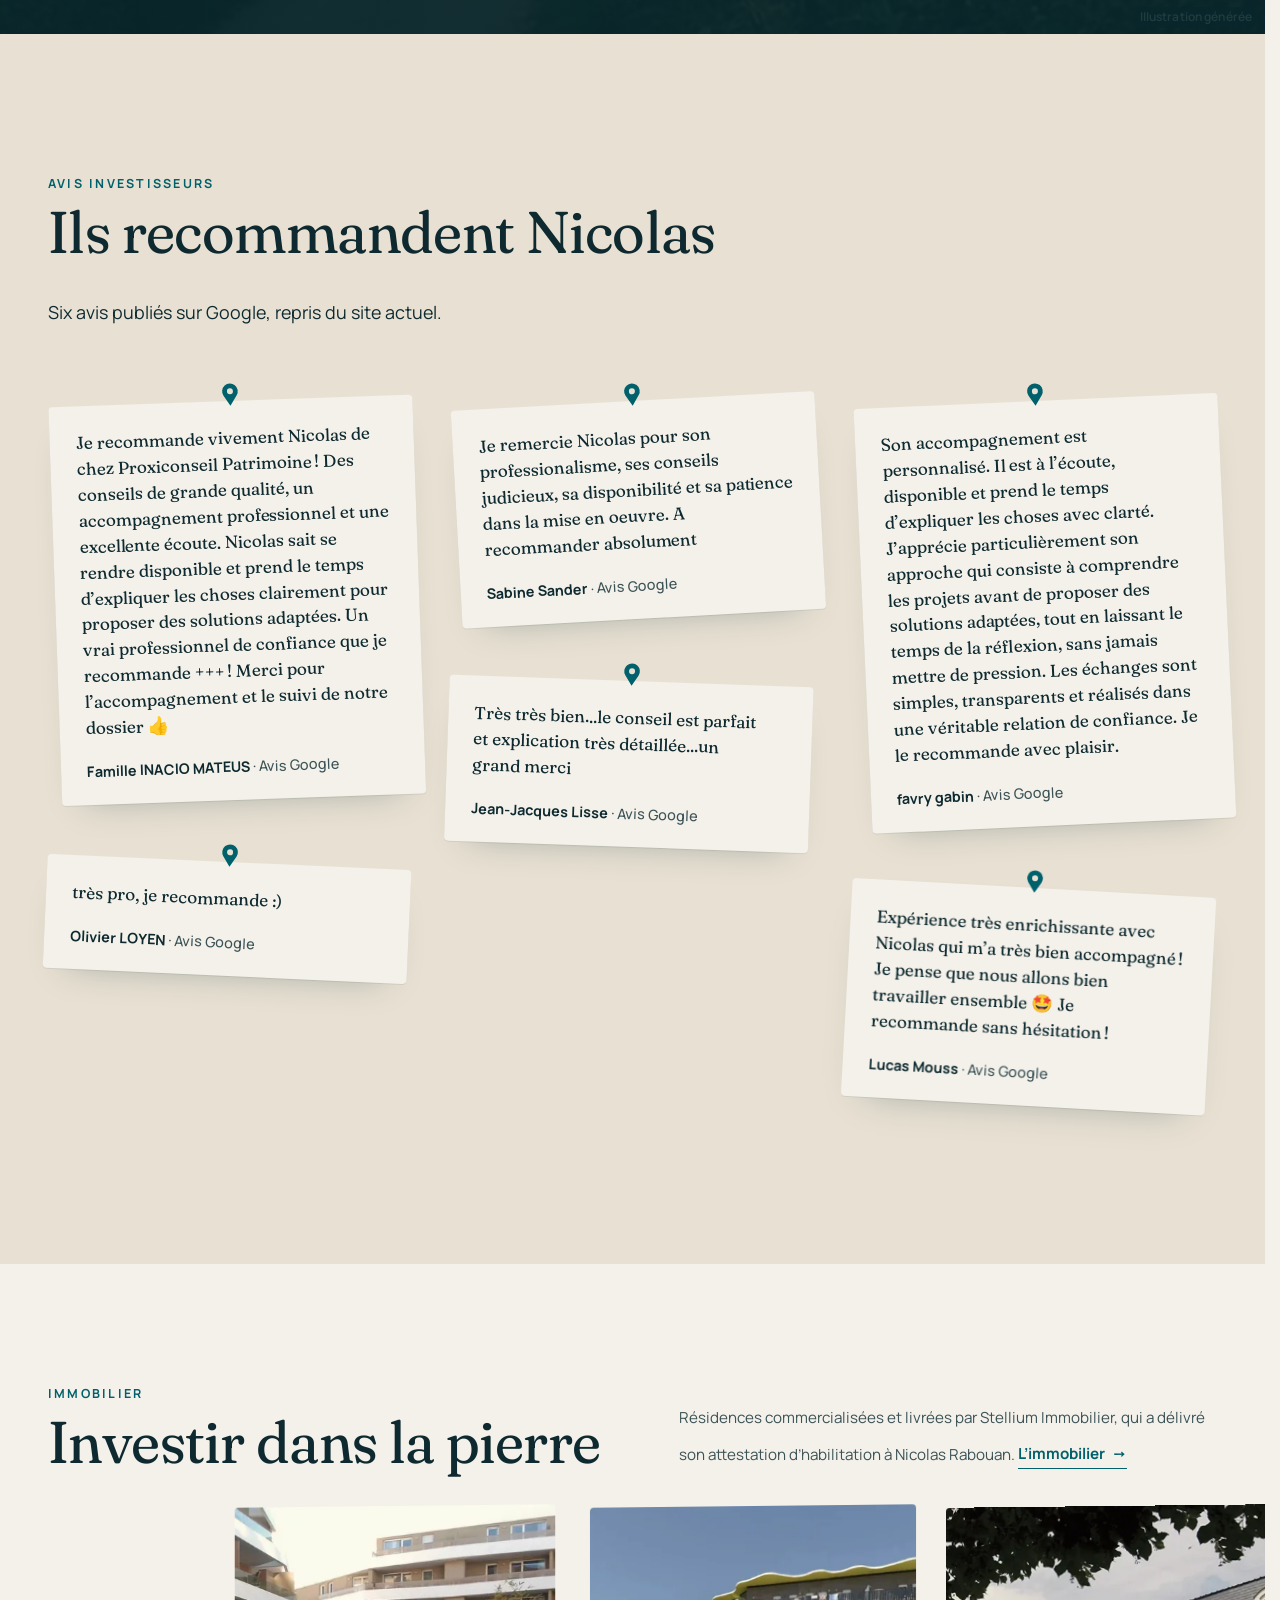
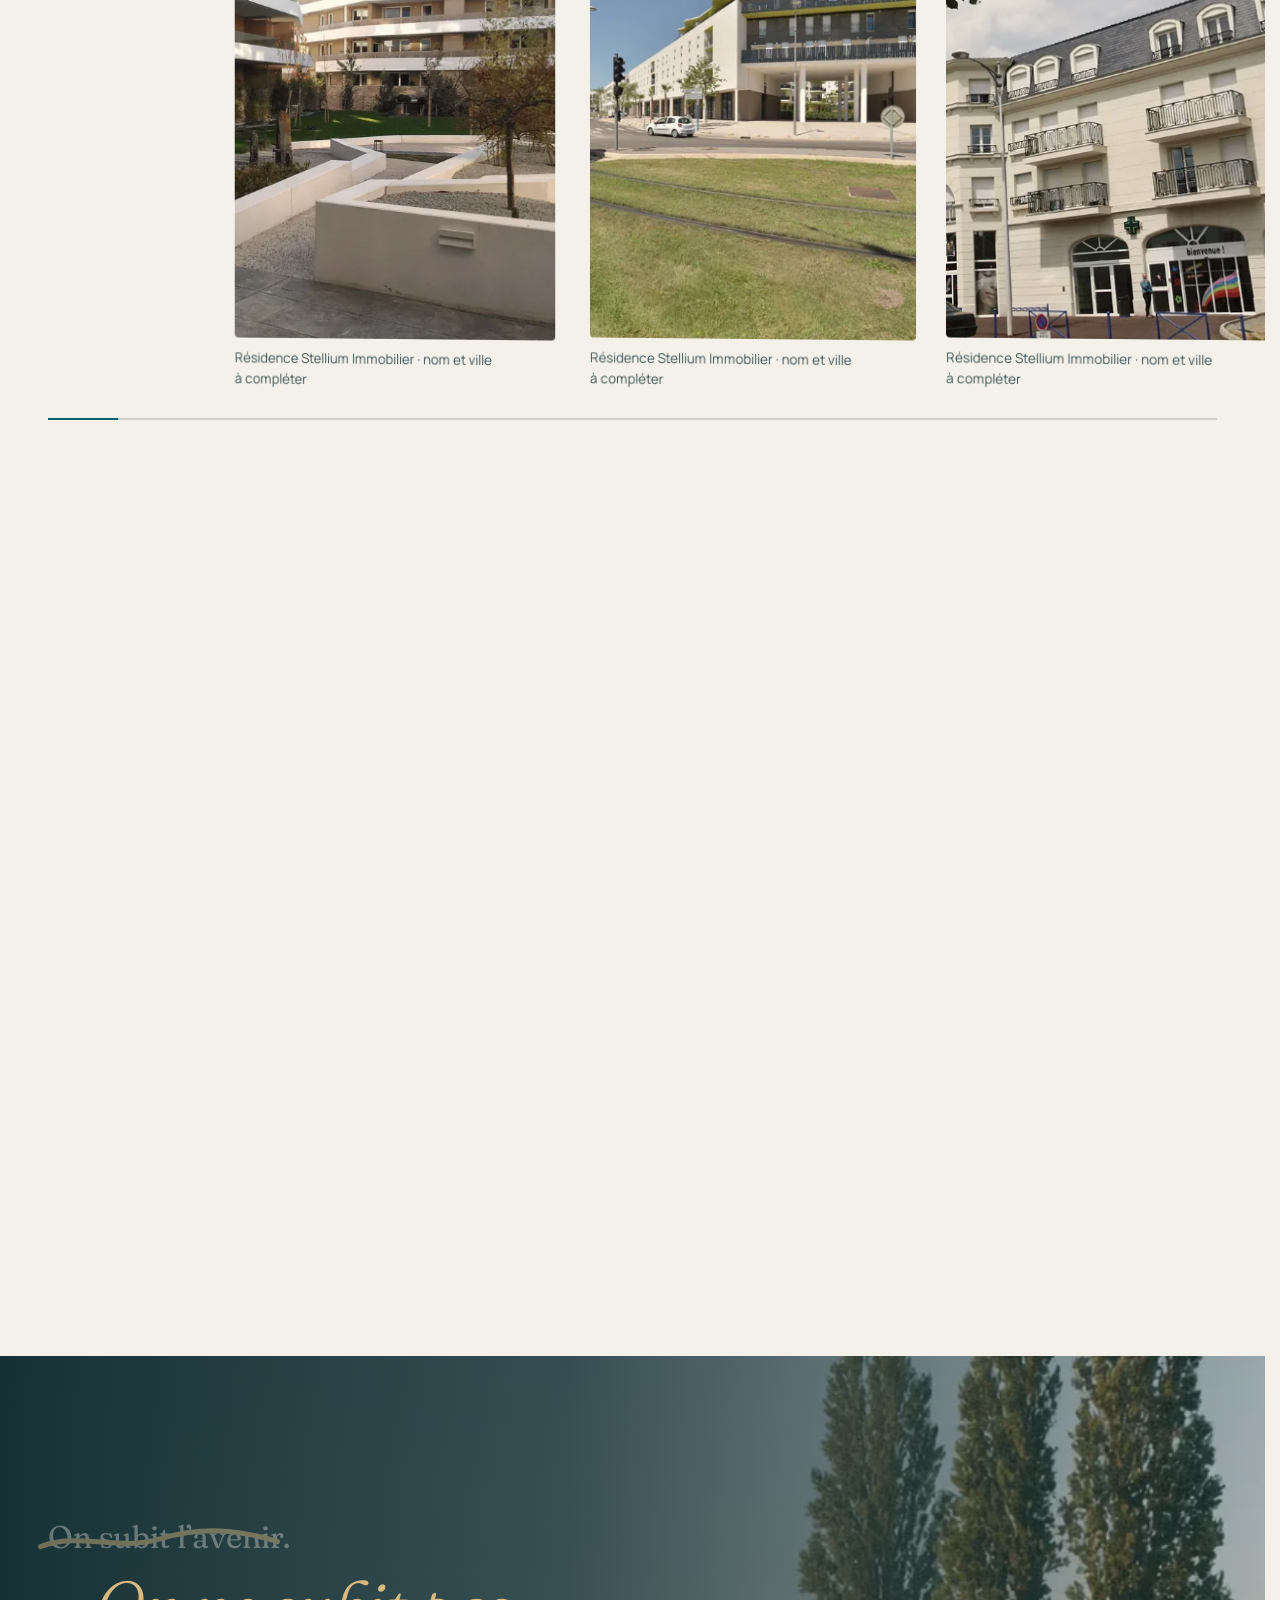
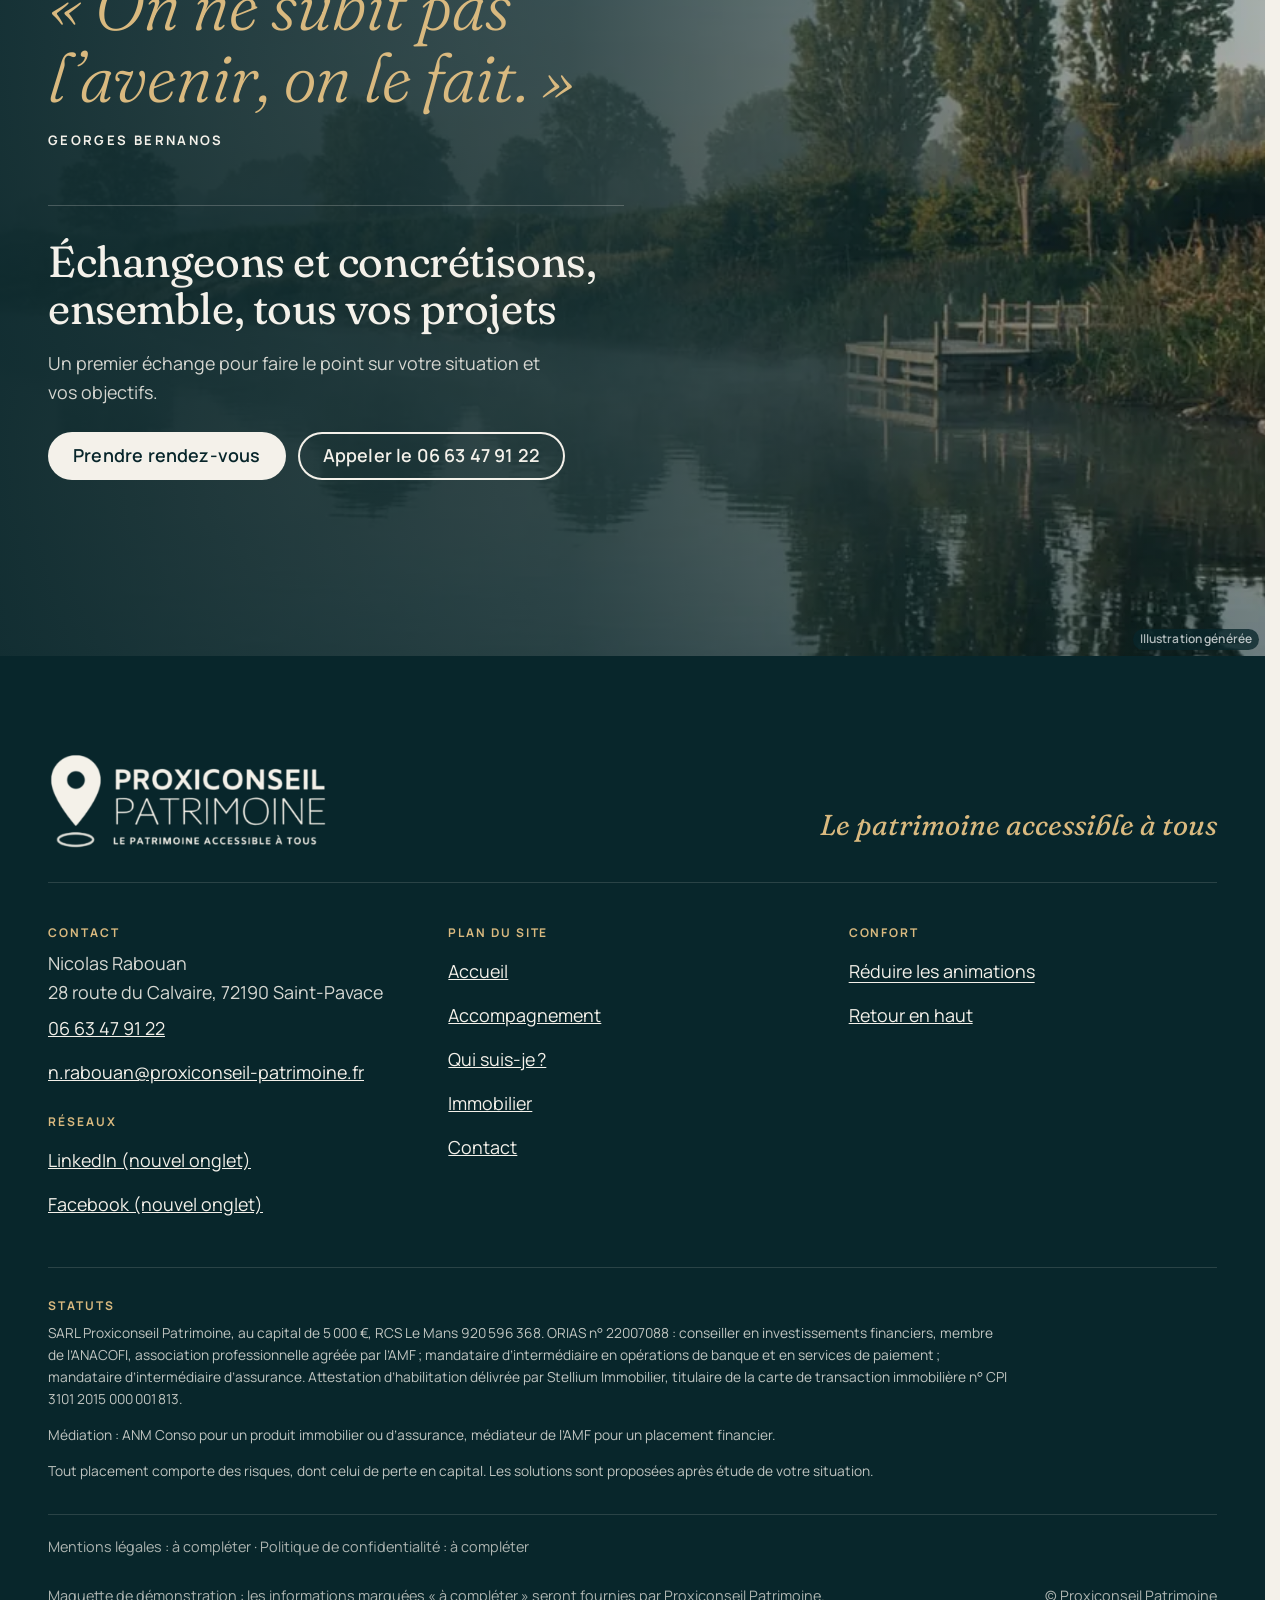
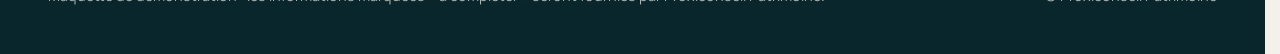
==== commit a623de20: "Maquette v6 nouvelles ouvertures des pages interieures" ====
--- a/index.html
+++ b/index.html
@@ -1,5 +1,5 @@
 <!doctype html>
-<html lang="fr" data-v="5" data-curseur>
+<html lang="fr" data-v="6" data-curseur>
 <head>
 <meta charset="utf-8">
 <meta name="viewport" content="width=device-width, initial-scale=1, viewport-fit=cover">
@@ -41,14 +41,14 @@
 })();</script>
 <link rel="preload" href="/assets/polices/fraunces.woff2" as="font" type="font/woff2" crossorigin>
 <link rel="preload" href="/assets/polices/manrope.woff2" as="font" type="font/woff2" crossorigin>
-<link rel="stylesheet" href="/assets/css/socle.css?v=5">
-<link rel="stylesheet" href="/assets/css/site.css?v=5">
-<link rel="modulepreload" href="/assets/js/site.js?v=5">
-<link rel="modulepreload" href="/assets/js/socle/index.js?v=5">
+<link rel="stylesheet" href="/assets/css/socle.css?v=6">
+<link rel="stylesheet" href="/assets/css/site.css?v=6">
+<link rel="modulepreload" href="/assets/js/site.js?v=6">
+<link rel="modulepreload" href="/assets/js/socle/index.js?v=6">
 <script src="/assets/vendor/gsap.min.js" defer></script>
 <script src="/assets/vendor/ScrollTrigger.min.js" defer></script>
 <script src="/assets/vendor/SplitText.min.js" defer></script>
-<script type="module" src="/assets/js/site.js?v=5"></script>
+<script type="module" src="/assets/js/site.js?v=6"></script>
 <meta name="theme-color" content="#f4f1ea">
 <link rel="icon" href="/assets/images/favicon.svg" type="image/svg+xml">
 <link rel="apple-touch-icon" href="/assets/images/apple-touch-icon.png">
--- a/assets/css/site.css
+++ b/assets/css/site.css
@@ -398,25 +398,58 @@
 .fin-page h2 { max-width: 14em; }
 @media (max-width: 760px) { .fin-page-grille { grid-template-columns: 1fr; } }
 
-/* Accompagnement : nuit pétrole, centré, anneaux en horizon. */
-.acc-tete { position: relative; min-height: 100vh; min-height: 100svh; background: var(--nuit); color: var(--calcaire); overflow: hidden; padding-top: calc(var(--entete-h) + clamp(32px, 7vh, 80px)); isolation: isolate; }
-.acc-tete-texte { text-align: center; display: grid; justify-items: center; position: relative; z-index: 1; }
+/* Accompagnement : six volets photo plein écran (un par objectif), titre centré en haut sur un voile nuit.
+   Le volet actif s'élargit : l'image, plus large que le volet, se découvre sans se recadrer. */
+.acc-tete { --volet-l: 40vw; position: relative; min-height: 100vh; min-height: 100svh; display: grid; align-content: start; background: var(--nuit); color: var(--calcaire); overflow: hidden; padding: calc(var(--entete-h) + clamp(28px, 6vh, 72px)) 0 calc(var(--barres-h) + 24px); isolation: isolate; }
+.acc-tete::before { content: ''; position: absolute; inset: 0; z-index: 1; pointer-events: none; background: linear-gradient(180deg, var(--nuit) 0%, rgba(8, 38, 43, .9) 16%, rgba(8, 38, 43, .62) 40%, rgba(8, 38, 43, 0) 60%); }
+.acc-tete-texte { text-align: center; display: grid; justify-items: center; position: relative; z-index: 2; pointer-events: none; }
+.acc-tete-texte a, .acc-tete-texte button { pointer-events: auto; }
 .acc-tete .surtitre { color: var(--laiton-clair); }
-.acc-titre { color: var(--calcaire); font-size: clamp(2.4rem, min(6vw, 9vh), 6rem); line-height: 1; margin: 0 0 .3em; font-weight: 300; }
+.acc-titre { color: var(--calcaire); font-size: clamp(2.4rem, min(6vw, 9vh), 6rem); line-height: 1; margin: 0 0 .3em; font-weight: 300; text-wrap: balance; }
 .acc-titre em { color: var(--laiton-clair); }
-.acc-intro { max-width: 36em; color: rgba(244, 241, 234, .82); }
+.acc-intro { max-width: 36em; color: rgba(244, 241, 234, .86); }
 .acc-actions { display: flex; flex-wrap: wrap; justify-content: center; align-items: center; gap: 12px 20px; }
 .acc-info { font-weight: 700; font-size: .9rem; letter-spacing: .04em; color: var(--calcaire); }
-.acc-horizon { position: absolute; left: 50%; bottom: 0; width: min(1280px, 140vw); transform: translateX(-50%); z-index: -1; pointer-events: none; }
-.anneaux--horizon { width: 100%; height: auto; max-height: none; color: var(--laiton-clair); }
-.anneaux--horizon .anneau-cercle { stroke: rgba(244, 241, 234, .22); }
-.anneaux--horizon .anneau-point { fill: var(--nuit); stroke: var(--laiton-clair); }
-.anneaux--horizon .anneau-nom { fill: rgba(244, 241, 234, .9); stroke: var(--nuit); font-size: 26px; }
-.anneaux--horizon .anneaux-deco { stroke: var(--laiton-clair); opacity: .35; }
-.anneaux--horizon .anneaux-repere { color: var(--laiton-clair); }
-@media (min-width: 761px) { .acc-horizon { width: min(1280px, 100vw); } }
-@media (max-width: 760px) { .acc-horizon { width: 150vw; } .anneaux--horizon .anneau-nom, .anneaux--horizon .anneau-point { display: none; } .acc-tete { min-height: 0; padding-bottom: 64vw; } }
-@media (max-height: 700px) and (min-width: 761px) { .acc-horizon { width: min(1000px, 120vw); } }
+.volets { position: absolute; inset: 0; z-index: 0; display: flex; gap: 2px; background: var(--nuit); }
+.volet { position: relative; flex: 1 1 0; min-width: 44px; overflow: hidden; display: block; color: var(--calcaire); text-decoration: none; container: volet / inline-size; transition: flex-grow .9s cubic-bezier(.7, 0, .2, 1); }
+.volet.actif { flex-grow: 2.7; }
+/* Cachés jusqu'à l'ouverture de la page (le script les fait monter un à un). */
+html.js:not(.calme):not(.secours):not([data-arrivee="retour"]) .volet:not(.vu) { opacity: 0; }
+.volet::after { content: ''; position: absolute; inset: 0; background: var(--nuit); opacity: .3; transition: opacity .7s; pointer-events: none; }
+.volet.actif::after { opacity: 0; }
+.volet:focus-visible { outline: 3px solid var(--laiton-clair); outline-offset: -3px; }
+.volet-media { position: absolute; inset: 0; overflow: visible; border-radius: 0; background: var(--nuit-2); }
+.volet-media img { position: absolute; top: -6%; left: 50%; height: 112%; width: max(100%, var(--volet-l)); max-width: none; margin-left: calc(max(100%, var(--volet-l)) * -.5); }
+.volet-voile { position: absolute; inset: 0; z-index: 1; background: linear-gradient(0deg, rgba(8, 38, 43, .95) 0%, rgba(8, 38, 43, .9) calc(var(--barres-h) + 170px), rgba(8, 38, 43, .5) calc(var(--barres-h) + 240px), rgba(8, 38, 43, 0) calc(var(--barres-h) + 330px)); pointer-events: none; }
+.volet-texte { position: absolute; z-index: 3; left: 16px; right: 14px; top: calc(100% - var(--barres-h) - 150px); display: grid; gap: 8px; }
+.volet-nom { font-weight: 700; font-size: .8rem; letter-spacing: .14em; text-transform: uppercase; line-height: 1.3; }
+.volet-nom::before { content: attr(data-num); color: var(--laiton-clair); margin-right: .5em; padding-right: .5em; border-right: 1.5px solid rgba(217, 185, 127, .7); }
+.volet-court { display: none; }
+.volet-detail { max-width: 15em; font-family: var(--police-titres); font-size: clamp(1.05rem, .9rem + .5vw, 1.35rem); line-height: 1.25; opacity: 0; transform: translateY(8px); transition: opacity .4s, transform .4s; }
+.volet.actif .volet-detail { opacity: 1; transform: none; transition-delay: .35s; }
+.volet .mention-ia { z-index: 3; left: 16px; right: auto; bottom: calc(var(--barres-h) + 14px); }
+/* Volet étroit (téléphone, volet replié) : nom court à la verticale, mention couchée elle aussi. */
+@container volet (max-width: 150px) {
+  .volet-texte { left: 6px; right: auto; top: auto; bottom: calc(var(--barres-h) + 16px); }
+  .volet-nom { writing-mode: vertical-rl; transform: rotate(180deg); white-space: nowrap; }
+  .volet-nom::before { margin: 0 0 .5em; padding: 0; border: 0; }
+  .volet-long, .volet-detail { display: none; }
+  .volet-court { display: inline; }
+  .volet .mention-ia { left: auto; right: 2px; bottom: calc(var(--barres-h) + 16px); writing-mode: vertical-rl; transform: rotate(180deg); padding: 0; background: none; color: rgba(244, 241, 234, .8); text-shadow: 0 1px 3px rgba(8, 38, 43, .9); }
+}
+html.calme .volet, html.calme .volet::after, html.calme .volet-detail { transition: none; }
+@media (max-width: 760px) {
+  .acc-tete { --volet-l: 78vw; padding-top: calc(var(--entete-h) + 22px); }
+  .acc-tete::before { background: linear-gradient(180deg, var(--nuit) 0%, rgba(8, 38, 43, .94) 30%, rgba(8, 38, 43, .6) 50%, rgba(8, 38, 43, 0) 64%); }
+  .volet.actif { flex-grow: 4.2; }
+  .acc-intro { font-size: .95rem; }
+}
+@media (max-height: 700px) and (min-width: 761px) { .acc-titre { font-size: clamp(2.2rem, min(5vw, 8vh), 4.4rem); } }
+/* Écran très bas (téléphone à l'horizontale) : les volets ne gardent que leur nom, l'intro se retire. */
+@media (max-height: 500px) {
+  .acc-intro, .acc-info, .volet-detail { display: none; }
+  .volet-texte { top: auto; bottom: calc(var(--barres-h) + 44px); }
+}
 
 .planches { padding-block: clamp(64px, 10vw, 130px); }
 .planches-titre { margin-bottom: 32px; }
@@ -475,23 +508,53 @@
 .statuts-liste p { margin: 0; color: var(--texte-doux); }
 @media (max-width: 760px) { .statuts { grid-template-columns: 1fr; } .tampon { grid-column: 1; grid-row: auto; justify-self: center; } .statuts-liste { grid-template-columns: 1fr; } }
 
-/* Qui suis-je : scindée sur fond sable, portrait en trame. */
-.qsj-tete { display: grid; grid-template-columns: minmax(0, 1fr) minmax(0, 1fr); min-height: 100vh; min-height: 100svh; background: var(--sable); }
-.qsj-tete-texte { align-self: center; padding: calc(var(--entete-h) + 32px) clamp(24px, 5vw, 80px) 48px max(var(--gouttiere), calc((100vw - var(--largeur)) / 2)); }
-.qsj-titre { font-size: clamp(3rem, min(8vw, 13vh), 8.4rem); line-height: .98; margin: 0 0 .25em; font-weight: 300; }
-.qsj-role { font-weight: 700; color: var(--petrole); }
-.qsj-intro { max-width: 32em; color: var(--texte-doux); }
-.qsj-actions { display: flex; flex-wrap: wrap; align-items: center; gap: 12px 20px; }
-.qsj-info { display: inline-flex; align-items: baseline; gap: 8px; font-weight: 600; }
-.qsj-info strong { font-family: var(--police-titres); font-weight: 300; font-size: 2.6rem; line-height: 1; color: var(--petrole); }
-.qsj-portrait { position: relative; overflow: hidden; background: #111; }
-.qsj-media { position: absolute; inset: 0; border-radius: 0; height: 100%; }
-.qsj-trame { position: absolute; inset: 0; width: 100%; height: 100%; pointer-events: none; opacity: 0; }
-.qsj-trame.gl-pret { opacity: 1; }
-@media (max-width: 760px) {
-  .qsj-tete { grid-template-columns: 1fr; min-height: 0; }
-  .qsj-tete-texte { padding: calc(var(--entete-h) + 20px) var(--gouttiere) 28px; }
-  .qsj-portrait { aspect-ratio: 4 / 5; }
+/* Qui suis-je : nuit pétrole, nom géant à gauche, portrait dans une fenêtre en forme de repère (masque SVG),
+   cerclée de laiton avec son ombre. Le script pose la géométrie (masque, photo, contour) et la fait grandir au
+   défilement ; les valeurs CSS ci-dessous servent sans script et avant son calcul. */
+.qsj-tete { --fw: calc(min(76svh, 720px) / 1.84); --fcx: 69vw; --ftop: calc(var(--entete-h) + (100svh - var(--entete-h) - var(--fw) * 1.84) / 2);
+  position: relative; min-height: 100vh; min-height: 100svh; overflow: hidden; background: var(--nuit); color: var(--calcaire); isolation: isolate; }
+.qsj-tete::after { content: ''; position: absolute; inset: 0; z-index: 1; pointer-events: none; background: linear-gradient(90deg, rgba(8, 38, 43, .92) 0%, rgba(8, 38, 43, .78) 34%, rgba(8, 38, 43, 0) 60%); }
+.qsj-fenetre { position: absolute; inset: 0; z-index: 0; pointer-events: none; background: #1d1d1f;
+  -webkit-mask: url('/assets/images/repere-plein.svg') no-repeat; mask: url('/assets/images/repere-plein.svg') no-repeat;
+  -webkit-mask-size: var(--fw) calc(var(--fw) * 1.4141); mask-size: var(--fw) calc(var(--fw) * 1.4141);
+  -webkit-mask-position: calc(var(--fcx) - var(--fw) / 2) var(--ftop); mask-position: calc(var(--fcx) - var(--fw) / 2) var(--ftop); }
+.qsj-photo { position: absolute; left: 0; top: 0; max-width: none; height: auto; width: calc(var(--fw) * 1.7); transform-origin: 0 0; -webkit-mask-image: linear-gradient(90deg, transparent 0%, #000 30%); mask-image: linear-gradient(90deg, transparent 0%, #000 30%);
+  translate: calc(var(--fcx) - var(--fw) * 1.7 * .52) calc(var(--ftop) + var(--fw) * .4883 - var(--fw) * 1.7 / 1.061 * .3); }
+.qsj-teinte { position: absolute; inset: 0; background: #0d5560; mix-blend-mode: color; opacity: .5; }
+.qsj-contour { position: absolute; left: 0; top: 0; z-index: 1; width: var(--fw); height: auto; overflow: visible; color: var(--laiton-clair); pointer-events: none; transform-origin: 0 0;
+  translate: calc(var(--fcx) - var(--fw) / 2) var(--ftop); }
+.qsj-contour path, .qsj-contour ellipse { fill: none; stroke: currentColor; stroke-width: 1.5; vector-effect: non-scaling-stroke; }
+.qsj-contour ellipse { opacity: .7; }
+.qsj-tete-texte { position: relative; z-index: 2; min-height: 100vh; min-height: 100svh; display: grid; align-content: space-between; gap: 20px; padding-top: calc(var(--entete-h) + clamp(20px, 5vh, 56px)); padding-bottom: calc(var(--barres-h) + clamp(24px, 6vh, 64px)); }
+.qsj-haut { max-width: min(100%, 42rem); }
+.qsj-bas { max-width: min(100%, 36rem); }
+.qsj-tete .surtitre { color: var(--laiton-clair); }
+.qsj-titre { font-size: clamp(3.2rem, min(10.5vw, 17vh), 11rem); line-height: 1.04; margin: 0; font-weight: 300; letter-spacing: -.02em; color: var(--calcaire); }
+.qsj-titre em { color: var(--laiton-clair); }
+.qsj-role { font-weight: 700; color: var(--laiton-clair); margin: 0 0 .6em; }
+.qsj-intro { max-width: 32em; color: rgba(244, 241, 234, .86); }
+.qsj-actions { display: flex; flex-wrap: wrap; align-items: center; gap: 12px 20px; margin-bottom: 0; }
+.qsj-info { display: inline-flex; align-items: baseline; gap: 8px; font-weight: 600; color: var(--calcaire); }
+@media (max-width: 760px) {
+  .qsj-tete { --fw: calc(min(36svh, 100vw) / 1.4141); --fcx: 50vw; --ftop: calc(var(--entete-h) + 170px); }
+  .qsj-tete::after { background: linear-gradient(0deg, rgba(8, 38, 43, .94) 0%, rgba(8, 38, 43, .78) 24%, rgba(8, 38, 43, 0) 46%), linear-gradient(180deg, rgba(8, 38, 43, .8) 0%, rgba(8, 38, 43, 0) 26%); }
+  .qsj-tete-texte { padding-top: calc(var(--entete-h) + 18px); padding-bottom: calc(var(--barres-h) + 20px); }
+  .qsj-titre { font-size: clamp(2.5rem, 13vw, 4.2rem); }
+  .qsj-intro { font-size: .9rem; margin-bottom: .8em; }
+  .qsj-contour ellipse { display: none; }
+  .qsj-photo { -webkit-mask-image: none; mask-image: none; }
+}
+@media (max-height: 640px) { .qsj-intro { display: none; } }
+/* Sans script, la barre d'action du téléphone n'est pas mesurée : on garde le bas de l'ouverture au-dessus d'elle. */
+@media (max-width: 760px) {
+  /* Sans script, l'en-tête (menu sur plusieurs lignes) est dans le flux : l'ouverture se resserre pour garder le
+     bouton et l'information clé au-dessus de la barre d'action. */
+  html:not(.js) .qsj-tete, html:not(.js) .qsj-tete-texte { min-height: 0; }
+  html:not(.js) .qsj-tete { --fw: calc(220px / 1.4141); --ftop: 178px; }
+  html:not(.js) .qsj-tete-texte { padding-top: 20px; padding-bottom: 24px; }
+  html:not(.js) .qsj-haut { margin-bottom: 228px; }
+  html:not(.js) .qsj-intro { display: none; }
+  html:not(.js) .imm-tete { min-height: calc(100svh - 240px); padding-top: 20px; padding-bottom: 24px; }
 }
 .priorite { padding-block: clamp(64px, 10vw, 140px); }
 .priorite-grille { display: grid; grid-template-columns: minmax(0, 1.3fr) minmax(0, .7fr); gap: clamp(28px, 5vw, 72px); align-items: center; }
@@ -525,25 +588,46 @@
 .legal-reseaux { margin-top: 20px; }
 .legal-reseaux a { display: inline-flex; align-items: center; min-height: 44px; font-weight: 700; color: var(--petrole); }
 
-/* Immobilier : très grand titre, bandeau photo sous un plan de masse. */
-.imm-tete { padding-top: calc(var(--entete-h) + clamp(24px, 5vh, 56px)); background: var(--calcaire); }
-.imm-tete-texte { display: grid; grid-template-columns: minmax(0, 1.4fr) minmax(0, .6fr); gap: 12px clamp(24px, 4vw, 56px); align-items: end; }
-.imm-titre { grid-column: 1; font-size: clamp(3rem, min(10vw, 15vh), 11rem); line-height: .98; margin: 0; font-weight: 300; letter-spacing: -.03em; }
-.imm-tete .surtitre { grid-column: 1 / -1; }
-.imm-tete-cote { grid-column: 2; padding-bottom: .6em; }
-.imm-tete-cote > p:first-child { color: var(--texte-doux); font-size: .98rem; }
-.imm-actions { display: grid; justify-items: start; gap: 10px; }
-.imm-info { font-size: .8rem; font-weight: 700; letter-spacing: .04em; color: var(--texte-doux); }
-.imm-bandeau { position: relative; margin-top: clamp(20px, 4vh, 40px); height: clamp(260px, 46svh, 560px); overflow: hidden; }
-.imm-media { position: absolute; inset: 0; border-radius: 0; height: 100%; }
-.imm-plan { position: absolute; inset: 0; background: rgba(244, 241, 234, .9); color: var(--petrole); }
-.plan-masse { width: 100%; height: 100%; }
-@media (max-width: 760px) {
-  .imm-tete-texte { grid-template-columns: 1fr; }
-  .imm-titre, .imm-tete-cote { grid-column: 1; }
-  .imm-titre { font-size: clamp(2.8rem, 15vw, 4.6rem); }
-  .imm-bandeau { height: 42svh; }
-}
+/* Immobilier : du plan à la pierre. Façade plein écran ; le plan (même image, même cadrage) par-dessus, découvert
+   par un masque : la partie à droite du balayage (--scan) et la loupe sous la souris (--r, --mx, --my).
+   Sans script et en mode calme : --scan à 100 %, loupe fermée, seule la photo se voit. */
+.imm-tete { position: relative; min-height: 100vh; min-height: 100svh; display: grid; align-items: end; overflow: hidden; background: var(--nuit); color: var(--calcaire); isolation: isolate; padding: calc(var(--entete-h) + 24px) 0 calc(var(--barres-h) + clamp(28px, 6vh, 64px)); }
+.imm-tete::after { content: ''; position: absolute; inset: 0; z-index: 1; pointer-events: none; background: linear-gradient(0deg, rgba(8, 38, 43, .9) 0%, rgba(8, 38, 43, .62) 26%, rgba(8, 38, 43, 0) 52%), linear-gradient(180deg, rgba(8, 38, 43, .5) 0%, rgba(8, 38, 43, 0) 20%); }
+.imm-scene { --scan: 100%; position: absolute; inset: 0; z-index: 0; }
+.imm-photo, .imm-plan-media { position: absolute; inset: 0; border-radius: 0; height: 100%; background: var(--nuit); }
+.imm-photo .mention-ia { z-index: 3; top: calc(var(--entete-h) + 12px); bottom: auto; right: 12px; }
+.imm-plan { --r: 0px; --mx: 50%; --my: 50%; position: absolute; inset: 0; pointer-events: none;
+  -webkit-mask-image: linear-gradient(90deg, transparent var(--scan), #000 var(--scan)), radial-gradient(circle var(--r) at var(--mx) var(--my), #000 calc(100% - 1px), transparent 100%);
+  mask-image: linear-gradient(90deg, transparent var(--scan), #000 var(--scan)), radial-gradient(circle var(--r) at var(--mx) var(--my), #000 calc(100% - 1px), transparent 100%);
+  -webkit-mask-composite: source-over; mask-composite: add; }
+.plan-cartouche { position: absolute; z-index: 2; left: max(var(--gouttiere), calc((100% - var(--largeur)) / 2)); top: calc(var(--entete-h) + 20px); margin: 0; display: grid; gap: 2px; padding: 8px 12px; border: 1px solid rgba(244, 241, 234, .6); color: var(--calcaire); font: 700 .75rem/1.3 var(--police-texte); letter-spacing: .14em; text-transform: uppercase; }
+.plan-cartouche span:last-child { font-weight: 500; letter-spacing: .04em; text-transform: none; color: rgba(244, 241, 234, .8); }
+.imm-scan { position: absolute; z-index: 2; top: 0; bottom: 0; left: var(--scan); width: 2px; margin-left: -1px; background: var(--laiton-clair); box-shadow: 0 0 22px 5px rgba(217, 185, 127, .5); opacity: 0; pointer-events: none; }
+.imm-loupe { position: absolute; z-index: 2; left: -130px; top: -130px; width: 260px; height: 260px; border-radius: 50%; border: 1.5px solid rgba(244, 241, 234, .92); box-shadow: 0 0 0 1px rgba(8, 38, 43, .35), 0 12px 40px rgba(8, 38, 43, .35); pointer-events: none; opacity: 0; transform: scale(0); }
+.imm-loupe::before, .imm-loupe::after { content: ''; position: absolute; background: var(--calcaire); }
+.imm-loupe::before { left: 50%; top: -12px; bottom: -12px; width: 1px; -webkit-mask: linear-gradient(180deg, #000 0 18px, transparent 18px calc(100% - 18px), #000 calc(100% - 18px)); mask: linear-gradient(180deg, #000 0 18px, transparent 18px calc(100% - 18px), #000 calc(100% - 18px)); }
+.imm-loupe::after { top: 50%; left: -12px; right: -12px; height: 1px; -webkit-mask: linear-gradient(90deg, #000 0 18px, transparent 18px calc(100% - 18px), #000 calc(100% - 18px)); mask: linear-gradient(90deg, #000 0 18px, transparent 18px calc(100% - 18px), #000 calc(100% - 18px)); }
+.imm-tete-texte { position: relative; z-index: 3; display: grid; grid-template-columns: minmax(0, 1fr) minmax(280px, 22rem); gap: 24px clamp(24px, 4vw, 64px); align-items: end; pointer-events: none; }
+.imm-tete-texte a, .imm-tete-texte button { pointer-events: auto; }
+.imm-tete .surtitre { color: var(--laiton-clair); }
+.imm-titre { font-size: clamp(3rem, min(9.4vw, 15vh), 10.5rem); line-height: 1.06; margin: 0; font-weight: 300; letter-spacing: -.03em; color: var(--calcaire); }
+.imm-titre em { color: var(--laiton-clair); }
+.imm-cartouche { display: grid; border: 1px solid rgba(244, 241, 234, .45); background: rgba(8, 38, 43, .74); -webkit-backdrop-filter: blur(8px); backdrop-filter: blur(8px); pointer-events: auto; }
+.imm-cartouche > p { margin: 0; padding: 14px 18px; }
+.imm-cartouche > p + p { border-top: 1px solid rgba(244, 241, 234, .22); }
+.imm-cartouche-texte { font-size: .92rem; color: rgba(244, 241, 234, .9); }
+.imm-actions .bouton { width: 100%; justify-content: center; }
+.imm-info { font-size: .75rem; font-weight: 700; letter-spacing: .08em; text-transform: uppercase; color: var(--laiton-clair); }
+@media (max-width: 760px) {
+  .imm-tete { align-items: stretch; padding-top: calc(var(--entete-h) + 18px); padding-bottom: calc(var(--barres-h) + 20px); }
+  .imm-tete-texte { grid-template-columns: 1fr; align-content: space-between; gap: 18px; }
+  .imm-tete::after { background: linear-gradient(180deg, rgba(8, 38, 43, .95) 0%, rgba(8, 38, 43, .82) 24%, rgba(8, 38, 43, 0) 44%), linear-gradient(0deg, rgba(8, 38, 43, .7) 0%, rgba(8, 38, 43, 0) 40%); }
+  .plan-cartouche { display: none; }
+  .imm-titre { font-size: clamp(2.6rem, 14vw, 4.4rem); }
+  .imm-cartouche-texte { font-size: .88rem; }
+  .imm-cartouche > p { padding: 12px 14px; }
+}
+@media (max-height: 640px) { .imm-cartouche-texte { display: none; } }
 .couches { padding-block: clamp(64px, 10vw, 130px); }
 .couches-tete { max-width: 40em; }
 .eclatee { display: grid; grid-template-columns: minmax(0, 1fr) minmax(0, 1fr); gap: clamp(20px, 4vw, 56px); align-items: center; margin-top: 24px; }
@@ -581,6 +665,7 @@
 .carte-repere { position: absolute; inset: 0; width: 100%; height: 100%; overflow: visible; }
 .carte-onde { position: absolute; left: 50%; top: 92%; width: 90%; aspect-ratio: 44 / 16; border: 1.5px solid var(--petrole); border-radius: 50%; transform: translate(-50%, -50%) scale(.5); opacity: 0; }
 .carte-lieu { position: absolute; left: 50%; top: calc(100% + 14px); transform: translateX(-50%); font-weight: 700; font-size: .78rem; letter-spacing: .16em; text-transform: uppercase; white-space: nowrap; color: var(--encre); background: rgba(244, 241, 234, .9); padding: 2px 8px; border-radius: 999px; }
+.carte-mention { position: absolute; z-index: 3; left: 0; top: 0; right: auto; bottom: auto; margin: 0; opacity: 0; transition: opacity .3s; pointer-events: none; }
 .carte-coordonnees { position: absolute; right: var(--gouttiere); bottom: calc(var(--barres-h) + 20px); margin: 0; font-size: .75rem; font-weight: 700; letter-spacing: .16em; text-transform: uppercase; color: var(--texte-doux); font-variant-numeric: tabular-nums; }
 .ct-tete-texte { position: relative; z-index: 2; max-width: min(100%, 40rem); }
 .ct-titre { font-size: clamp(1.6rem, 1.2rem + 1.6vw, 2.6rem); margin: 0 0 .1em; }
@@ -590,13 +675,22 @@
 .ct-chiffre > span { display: inline-block; }
 .ct-espace { display: inline-block; width: .22em; }
 @media (max-width: 760px) {
-  .ct-tete { min-height: 0; align-items: start; padding: calc(var(--entete-h) + 20px) 0 200px; }
-  .carte-vivante { transform-origin: 70% 90%; }
-  .carte-vivante::after { background: linear-gradient(180deg, rgba(244, 241, 234, .97) 0%, rgba(244, 241, 234, .9) 66%, rgba(244, 241, 234, .2) 86%, rgba(244, 241, 234, 0) 100%); }
-  .carte-pose { --pose-x: 72%; --pose-y: calc(100% - 78px); width: 40px; }
+  /* Téléphone : la carte occupe tout l'écran derrière le texte ; le repère et sa loupe dans le bas, à droite. */
+  .ct-tete { min-height: 100svh; align-items: start; padding: calc(var(--entete-h) + 20px) 0 calc(var(--barres-h) + 28svh + 24px); }
+  .carte-vivante { transform-origin: 70% 80%; }
+  .carte-vivante::after { background: linear-gradient(180deg, rgba(244, 241, 234, .97) 0%, rgba(244, 241, 234, .92) 46%, rgba(244, 241, 234, .55) 60%, rgba(244, 241, 234, 0) 72%); }
+  .carte-pose { --pose-x: 60%; --pose-y: calc(100% - var(--barres-h) - 10svh - 12px); width: 40px; }
   .ct-numero a { font-size: clamp(2.2rem, 11vw, 3.4rem); }
-  .carte-coordonnees { left: var(--gouttiere); right: auto; bottom: 18px; }
-}
+  .carte-coordonnees { display: none; }
+}
+/* Tablette en portrait : texte en haut, repère et loupe dans le bas de la carte. */
+@media (min-width: 761px) and (max-width: 1100px) and (orientation: portrait) {
+  .ct-tete { align-items: start; padding-top: calc(var(--entete-h) + 56px); }
+  .carte-vivante::after { background: linear-gradient(180deg, rgba(244, 241, 234, .97) 0%, rgba(244, 241, 234, .9) 44%, rgba(244, 241, 234, 0) 64%); }
+  .carte-pose { --pose-x: 64%; --pose-y: 80%; }
+}
+/* Fenêtre large mais courte (téléphone à l'horizontale, petite fenêtre) : repère plus à droite, hors du texte. */
+@media (min-width: 761px) and (max-width: 1100px) and (orientation: landscape) { .carte-pose { --pose-x: 84%; } }
 .ct-intro { max-width: 40em; color: var(--texte-doux); }
 .ct-coord { list-style: none; margin: 0 0 1em; padding: 0; display: flex; flex-wrap: wrap; gap: 6px 24px; font-weight: 600; }
 .ct-coord a { display: inline-flex; align-items: center; min-height: 44px; color: var(--petrole); }
@@ -677,10 +771,6 @@
 .parcours-chiffre span { max-width: 9em; font-weight: 600; }
 .parcours .frise { margin-top: 0; }
 @media (max-width: 760px) { .parcours { grid-template-columns: 1fr; } .parcours-tete { position: static; } }
-/* Plan de masse : un vrai dessin sur calque, quadrillé, avec son cartouche. */
-.imm-plan { background-color: rgba(244, 241, 234, .9); background-image: linear-gradient(rgba(0, 96, 108, .1) 1px, transparent 1px), linear-gradient(90deg, rgba(0, 96, 108, .1) 1px, transparent 1px); background-size: 32px 32px; }
-.plan-cartouche { position: absolute; right: clamp(12px, 3vw, 40px); bottom: clamp(12px, 3vw, 32px); display: grid; gap: 2px; padding: 10px 14px; border: 1.5px solid var(--petrole); background: var(--calcaire); color: var(--petrole); font: 700 .75rem/1.3 var(--police-texte); letter-spacing: .14em; text-transform: uppercase; }
-.plan-cartouche span:last-child { font-weight: 500; letter-spacing: .04em; text-transform: none; color: var(--encre); }
 /* Fins de page : une composition par page. */
 .fin-page--nuit { background: var(--nuit); color: var(--calcaire); }
 .fin-page--nuit h2 { color: var(--calcaire); }
